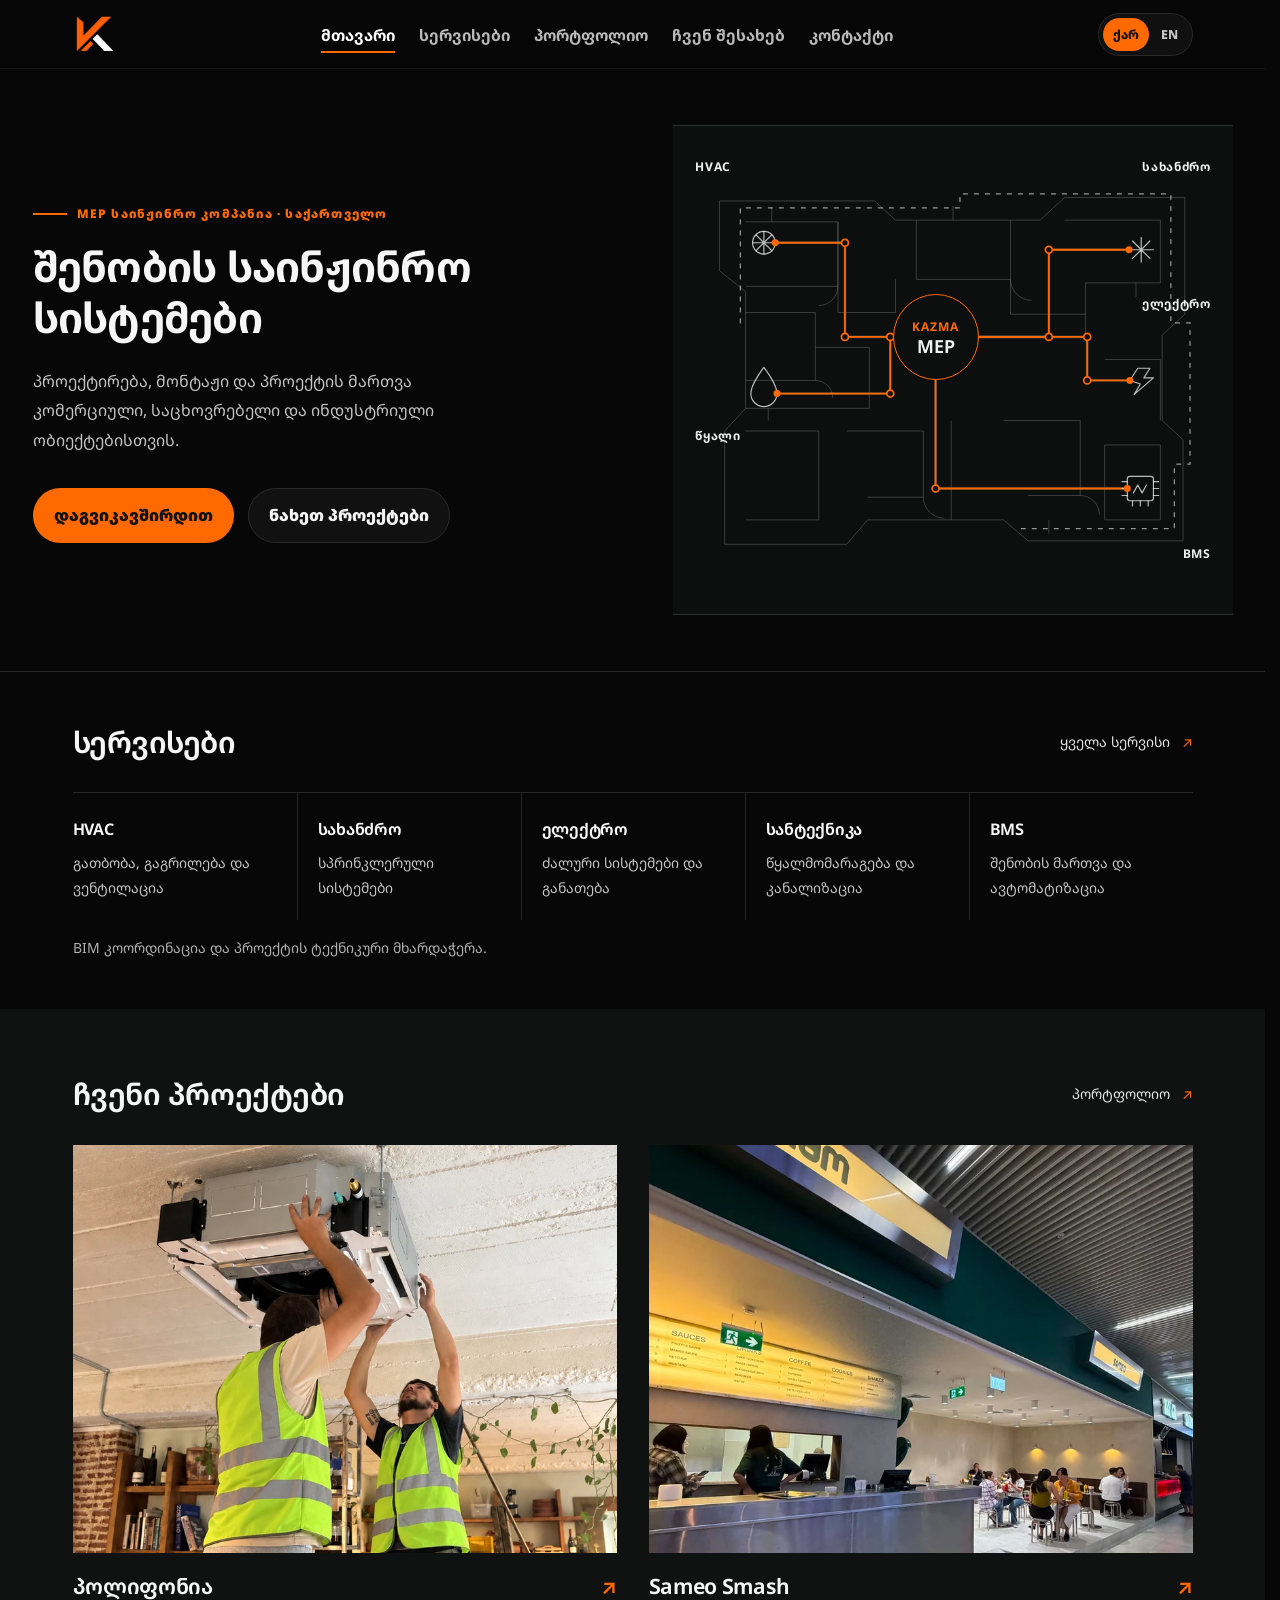
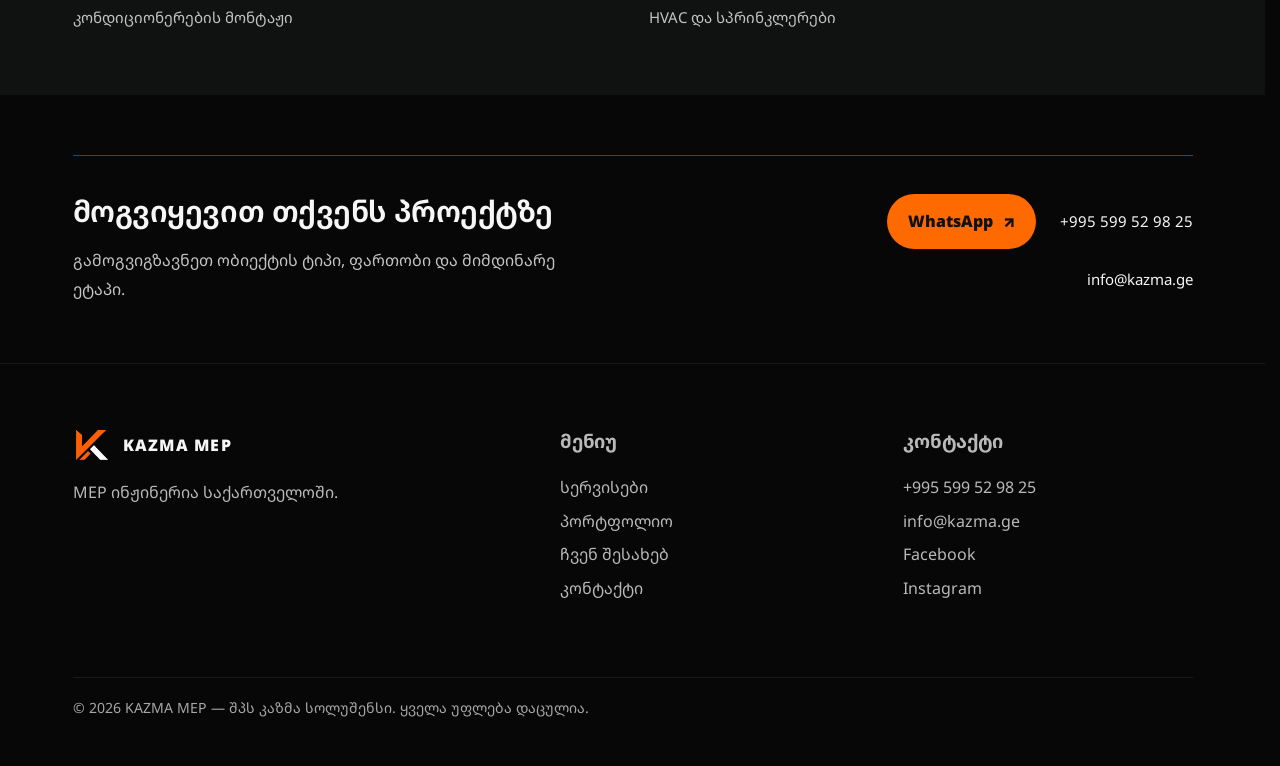
==== index.html @ 394b3fed "Clarify BIM scope and align Polyphonia project name" ====
<!DOCTYPE html>
<html lang="ka">
<head>
<meta charset="utf-8"/>
<meta content="width=device-width, initial-scale=1, viewport-fit=cover" name="viewport"/>
<title>KAZMA MEP | MEP Design, Installation &amp; Coordination in Georgia</title>
<meta content="KAZMA MEP provides HVAC, fire safety, electrical and BMS, plumbing, BIM design and MEP project coordination services in Georgia." name="description"/>
<meta content="#070707" name="theme-color"/>
<meta content="KAZMA MEP | MEP Engineering in Georgia" property="og:title"/>
<meta content="MEP design, installation and coordination for HVAC, fire safety, electrical and BMS, plumbing and BIM projects in Georgia." property="og:description"/>
<meta content="website" property="og:type"/>
<meta content="https://kazma.ge/kazma-sameo-og.jpg" property="og:image"/>
<meta content="1200" property="og:image:width"/>
<meta content="630" property="og:image:height"/>
<meta content="Completed Sameo Smash commercial interior and visible MEP ceiling systems" property="og:image:alt"/>
<meta content="https://kazma.ge/" property="og:url"/>
<meta content="ka_GE" property="og:locale"/>
<meta content="en_US" property="og:locale:alternate"/>
<meta content="summary_large_image" name="twitter:card"/>
<meta content="KAZMA MEP | MEP Design, Installation &amp; Coordination in Georgia" name="twitter:title"/>
<meta content="HVAC, fire safety, electrical and BMS, plumbing, BIM design and project coordination services in Georgia." name="twitter:description"/>
<meta content="https://kazma.ge/kazma-sameo-og.jpg" name="twitter:image"/>
<meta content="Completed Sameo Smash commercial interior and visible MEP ceiling systems" name="twitter:image:alt"/>
<meta content="index,follow,max-image-preview:large" name="robots"/>
<meta content="dark" name="color-scheme"/>
<link href="https://kazma.ge/" rel="canonical"/>
<link href="kazma-mark-icon-transparent.png" rel="icon" type="image/png"/>
<link href="https://fonts.googleapis.com" rel="preconnect"/>
<link crossorigin="" href="https://fonts.gstatic.com" rel="preconnect"/>
<link href="https://fonts.googleapis.com/css2?family=Inter:wght@400;500;600;700;800;900&amp;family=Noto+Sans+Georgian:wght@400;500;600;700;800;900&amp;display=swap" rel="stylesheet"/>
<link href="style.css?v=20260925" rel="stylesheet"/>
<link href="home.css?v=20260930d" rel="stylesheet"/>
<script type="application/ld+json">{"@context":"https://schema.org","@graph":[{"@type":"Organization","@id":"https://kazma.ge/#organization","name":"KAZMA MEP","legalName":"Kazma Solutions LLC","url":"https://kazma.ge/","logo":{"@type":"ImageObject","url":"https://kazma.ge/kazma-logo-full-tight.png"},"email":"info@kazma.ge","telephone":"+995599529825","areaServed":{"@type":"Country","name":"Georgia"},"sameAs":["https://www.facebook.com/KAZMAMEP","https://www.instagram.com/kazmamep/"],"knowsAbout":["HVAC","Fire safety systems","Electrical systems","Building Management Systems","Plumbing and sanitary systems","BIM coordination","MEP project management"]},{"@type":"WebSite","@id":"https://kazma.ge/#website","url":"https://kazma.ge/","name":"KAZMA MEP","publisher":{"@id":"https://kazma.ge/#organization"},"inLanguage":["ka","en"]}]}</script>
</head>
<body class="home-page" data-page-title-en="KAZMA MEP | MEP Design, Installation &amp; Coordination in Georgia" data-page-title-ka="KAZMA MEP | MEP ინჟინერია საქართველოში">
<a class="skip-link" href="#main-content"><span class="ka">მთავარ კონტენტზე გადასვლა</span><span class="en">Skip to main content</span></a>
<header class="site-header">
<div class="container nav-wrap">
<a aria-label="KAZMA MEP home" class="brand" href="/">
<img alt="KAZMA MEP logo mark" data-logo-img="" decoding="async" height="144" src="kazma-mark-icon-144.png" width="144"/>
<span class="brand-fallback" data-logo-fallback="">K</span><span class="sr-only">KAZMA MEP</span>
</a>
<nav aria-label="მთავარი ნავიგაცია / Main navigation" class="nav" id="primary-navigation">
<a aria-current="page" class="active" href="/"><span class="ka">მთავარი</span><span class="en">Home</span></a>
<a href="/services"><span class="ka">სერვისები</span><span class="en">Services</span></a>
<a href="/portfolio"><span class="ka">პორტფოლიო</span><span class="en">Portfolio</span></a>
<a href="/about"><span class="ka">ჩვენ შესახებ</span><span class="en">About</span></a>
<a href="/contact"><span class="ka">კონტაქტი</span><span class="en">Contact</span></a>
</nav>
<div class="header-actions">
<div aria-label="Language switcher" class="lang-toggle">
<button aria-label="ქართული ენის არჩევა" aria-pressed="true" data-lang="ka" type="button">ქარ</button>
<button aria-label="Switch to English" aria-pressed="false" data-lang="en" type="button">EN</button>
</div>
<button aria-controls="primary-navigation" aria-expanded="false" aria-label="მენიუს გახსნა" class="menu-btn" type="button"><span></span><span></span><span></span></button>
</div>
</div>
</header>

<main id="main-content" tabindex="-1">
<section class="home-hero">
<div class="container home-hero-grid">
<div class="home-hero-copy">
<div class="eyebrow"><span class="ka">MEP საინჟინრო კომპანია · საქართველო</span><span class="en">MEP engineering company · Georgia</span></div>
<h1><span class="ka">შენობის საინჟინრო სისტემები</span><span class="en">Engineering systems for buildings</span></h1>
<p class="lead"><span class="ka">პროექტირება, მონტაჟი და პროექტის მართვა კომერციული, საცხოვრებელი და ინდუსტრიული ობიექტებისთვის.</span><span class="en">Design, installation and project management for commercial, residential and industrial buildings.</span></p>
<div class="hero-actions">
<a class="btn btn-primary" href="/contact"><span class="ka">დაგვიკავშირდით</span><span class="en">Contact us</span></a>
<a class="btn btn-secondary" href="/portfolio"><span class="ka">ნახეთ პროექტები</span><span class="en">View projects</span></a>
</div>
</div>
<div aria-label="KAZMA MEP-ის საკოორდინაციო სქემა: HVAC, სახანძრო უსაფრთხოების, ელექტრო, სანტექნიკისა და BMS სისტემები" class="home-hero-media home-schematic" data-aria-en="KAZMA MEP coordination schematic: HVAC, fire safety, electrical, plumbing and BMS systems" data-aria-ka="KAZMA MEP-ის საკოორდინაციო სქემა: HVAC, სახანძრო უსაფრთხოების, ელექტრო, სანტექნიკისა და BMS სისტემები" role="img">
<svg aria-hidden="true" class="home-schematic-svg" focusable="false" viewBox="0 0 640 560">
<g class="home-plan-line">
<path d="M52 86H230L254 108H420L448 82H586V216L560 240V338L584 360V476H406L378 452H222L198 480H58V350L82 324V190L52 166Z"/>
<path d="M82 110H188V184H82M188 110V214H254M278 108V176H386V108M448 108H558V180H472V240"/>
<path d="M82 214H162V292H82M162 254H224V324H82M254 176V214M386 176V216H472"/>
<path d="M82 350H166V452H82M198 350H286V426H222M318 338V452M378 338H466V424H406M494 268H558V338M494 366H558V452H494Z"/>
<path d="M188 184A22 22 0 0 1 166 206M386 176A24 24 0 0 0 410 200M162 292A20 20 0 0 1 182 312M286 426A24 24 0 0 0 310 450M466 424A22 22 0 0 1 488 446"/>
<path d="M112 110V94M320 108V92M530 180V196M108 324V338M430 452V468"/>
</g>
<g class="home-route home-route-base">
<path d="M300 242H196V134H116"/>
<path d="M300 242H430V142H522"/>
<path d="M300 242H474V292H523"/>
<path d="M300 242H248V307H118"/>
<path d="M300 242V416H520"/>
</g>
<g class="home-route">
<path class="home-route-live" d="M300 242H196V134H116" style="--route-delay: .1s"/>
<path class="home-route-live" d="M300 242H430V142H522" style="--route-delay: .28s"/>
<path class="home-route-live" d="M300 242H474V292H523" style="--route-delay: .46s"/>
<path class="home-route-live" d="M300 242H248V307H118" style="--route-delay: .64s"/>
<path class="home-route-live" d="M300 242V416H520" style="--route-delay: .82s"/>
</g>
<path class="home-route home-route-signal" d="M76 226V94H328V78H570V226H592V388H574V462H394"/>
<g class="home-system-icon" data-system-icon="hvac"><circle cx="103" cy="134" r="13"/><path d="M103 121V147M90 134H116M94 125L112 143M112 125L94 143"/></g>
<g class="home-system-icon" data-system-icon="fire"><path d="M536 128V156M522 142H550M526 132L546 152M546 132L526 152"/></g>
<g class="home-system-icon" data-system-icon="power"><path d="M523 292L532 278H546L539 289H550L528 308L535 296Z"/></g>
<g class="home-system-icon" data-system-icon="water"><path d="M103 277S88 296 88 307a15 15 0 0 0 30 0c0-11-15-30-15-30Z"/></g>
<g class="home-system-icon" data-system-icon="bms"><rect height="28" rx="3" width="30" x="520" y="402"/><path d="M527 421L532 412L537 421L542 412M526 436V430M535 436V430M544 436V430M514 408H520M514 416H520M514 424H520M550 408H556M550 416H556M550 424H556"/></g>
<g>
<circle class="home-route-node" cx="196" cy="242" r="4"/><circle class="home-route-node" cx="196" cy="134" r="4"/>
<circle class="home-route-node" cx="430" cy="242" r="4"/><circle class="home-route-node" cx="430" cy="142" r="4"/>
<circle class="home-route-node" cx="474" cy="242" r="4"/><circle class="home-route-node" cx="474" cy="292" r="4"/>
<circle class="home-route-node" cx="248" cy="242" r="4"/><circle class="home-route-node" cx="248" cy="307" r="4"/>
<circle class="home-route-node" cx="300" cy="416" r="4"/>
<circle class="home-route-packet" cx="116" cy="134" r="4" style="--packet-delay: 0s"/>
<circle class="home-route-packet" cx="522" cy="142" r="4" style="--packet-delay: .45s"/>
<circle class="home-route-packet" cx="523" cy="292" r="4" style="--packet-delay: .9s"/>
<circle class="home-route-packet" cx="118" cy="307" r="4" style="--packet-delay: 1.35s"/>
<circle class="home-route-packet" cx="520" cy="416" r="4" style="--packet-delay: 1.8s"/>
</g>
</svg>
<div class="home-schematic-core"><div><span>KAZMA</span><strong>MEP</strong></div></div>
<div class="home-schematic-label home-label-hvac" data-system-label="hvac"><span>HVAC</span></div>
<div class="home-schematic-label home-schematic-label-right home-label-fire" data-system-label="fire"><span class="ka">სახანძრო</span><span class="en">Fire safety</span></div>
<div class="home-schematic-label home-schematic-label-right home-label-power" data-system-label="power"><span class="ka">ელექტრო</span><span class="en">Electrical</span></div>
<div class="home-schematic-label home-label-water" data-system-label="water"><span class="ka">წყალი</span><span class="en">Plumbing</span></div>
<div class="home-schematic-label home-schematic-label-right home-label-bms" data-system-label="bms"><span>BMS</span></div>
</div>
</div>
</section>

<section aria-labelledby="home-services-title" class="home-services-section">
<div class="container">
<header class="home-section-heading">
<h2 id="home-services-title"><span class="ka">სერვისები</span><span class="en">Services</span></h2>
<a class="home-arrow-link" href="/services"><span class="ka">ყველა სერვისი</span><span class="en">All services</span><span aria-hidden="true">↗</span></a>
</header>
<div class="home-services-list">
<article><h3>HVAC</h3><p><span class="ka">გათბობა, გაგრილება და ვენტილაცია</span><span class="en">Heating, cooling and ventilation</span></p></article>
<article><h3><span class="ka">სახანძრო</span><span class="en">Fire safety</span></h3><p><span class="ka">სპრინკლერული სისტემები</span><span class="en">Sprinkler systems</span></p></article>
<article><h3><span class="ka">ელექტრო</span><span class="en">Electrical</span></h3><p><span class="ka">ძალური სისტემები და განათება</span><span class="en">Power systems and lighting</span></p></article>
<article><h3><span class="ka">სანტექნიკა</span><span class="en">Plumbing</span></h3><p><span class="ka">წყალმომარაგება და კანალიზაცია</span><span class="en">Water supply and drainage</span></p></article>
<article><h3>BMS</h3><p><span class="ka">შენობის მართვა და ავტომატიზაცია</span><span class="en">Building controls and automation</span></p></article>
</div>
<p class="home-services-support"><span class="ka">BIM კოორდინაცია და პროექტის ტექნიკური მხარდაჭერა.</span><span class="en">BIM coordination and technical project support.</span></p>
</div>
</section>

<section aria-labelledby="home-projects-title" class="home-projects-section">
<div class="container">
<header class="home-section-heading">
<h2 id="home-projects-title"><span class="ka">ჩვენი პროექტები</span><span class="en">Our projects</span></h2>
<a class="home-arrow-link" href="/portfolio"><span class="ka">პორტფოლიო</span><span class="en">Portfolio</span><span aria-hidden="true">↗</span></a>
</header>
<div class="home-projects-grid">
<article class="home-project-preview">
<a href="/portfolio#polyphonia-case">
<div class="home-project-image home-project-image-polyphonia"><img alt="KAZMA-ს ხელოსნები პოლიფონიაში ჭერის კასეტურ კონდიციონერს ამონტაჟებენ" data-alt-ka="KAZMA-ს ხელოსნები პოლიფონიაში ჭერის კასეტურ კონდიციონერს ამონტაჟებენ" data-alt-en="KAZMA technicians installing a ceiling cassette air conditioner at Polyphonia" decoding="async" height="1196" loading="lazy" sizes="(min-width: 1160px) 544px, (min-width: 681px) calc((100vw - 72px) / 2), calc(100vw - 40px)" src="polyphonia-cassette-800.webp" srcset="polyphonia-cassette-480.webp 480w, polyphonia-cassette-800.webp 800w, polyphonia-cassette-1200.webp 1200w" width="1315"/></div>
<div class="home-project-caption">
<h3><span class="ka">პოლიფონია</span><span class="en">Polyphonia Wine Bar</span><span aria-hidden="true">↗</span></h3>
<p><span class="ka">კონდიციონერების მონტაჟი</span><span class="en">Air conditioning installation</span></p>
</div>
</a>
</article>
<article class="home-project-preview">
<a href="/portfolio#sameo-case">
<div class="home-project-image home-project-image-sameo"><img alt="Sameo Smash-ის დასრულებული კომერციული სივრცე City Mall-ში" data-alt-ka="Sameo Smash-ის დასრულებული კომერციული სივრცე City Mall-ში" data-alt-en="Completed Sameo Smash commercial interior at City Mall" decoding="async" height="1600" loading="lazy" sizes="(min-width: 1160px) 544px, (min-width: 681px) calc((100vw - 72px) / 2), calc(100vw - 40px)" src="sameo-completed-counter-800.webp" srcset="sameo-completed-counter-480.webp 480w, sameo-completed-counter-800.webp 800w, sameo-completed-counter-1200.webp 1200w" width="1200"/></div>
<div class="home-project-caption">
<h3>Sameo Smash<span aria-hidden="true">↗</span></h3>
<p><span class="ka">HVAC და სპრინკლერები</span><span class="en">HVAC and sprinklers</span></p>
</div>
</a>
</article>
</div>
</div>
</section>

<section aria-labelledby="home-contact-title" class="home-contact-section">
<div class="container home-contact-layout">
<div class="home-contact-copy">
<h2 id="home-contact-title"><span class="ka">მოგვიყევით თქვენს პროექტზე</span><span class="en">Tell us about your project</span></h2>
<p><span class="ka">გამოგვიგზავნეთ ობიექტის ტიპი, ფართობი და მიმდინარე ეტაპი.</span><span class="en">Send us the project type, approximate area and current stage.</span></p>
</div>
<div class="home-contact-actions">
<a class="btn btn-primary" href="https://wa.me/995599529825" rel="noopener noreferrer" target="_blank">WhatsApp<span aria-hidden="true">↗</span></a>
<a class="home-contact-link" href="tel:+995599529825">+995 599 52 98 25</a>
<a class="home-contact-link" href="mailto:info@kazma.ge">info@kazma.ge</a>
</div>
</div>
</section>
</main>

<footer class="site-footer">
<div class="container">
<div class="footer-grid">
<div><div class="footer-logo"><img alt="KAZMA MEP logo mark" data-logo-img="" decoding="async" height="144" src="kazma-mark-icon-144.png" width="144"/><span class="brand-fallback small" data-logo-fallback="">K</span><span>KAZMA MEP</span></div><p><span class="ka">MEP ინჟინერია საქართველოში.</span><span class="en">MEP engineering in Georgia.</span></p></div>
<div><h3><span class="ka">მენიუ</span><span class="en">Menu</span></h3><div class="footer-links"><a href="/services"><span class="ka">სერვისები</span><span class="en">Services</span></a><a href="/portfolio"><span class="ka">პორტფოლიო</span><span class="en">Portfolio</span></a><a href="/about"><span class="ka">ჩვენ შესახებ</span><span class="en">About</span></a><a href="/contact"><span class="ka">კონტაქტი</span><span class="en">Contact</span></a></div></div>
<div><h3><span class="ka">კონტაქტი</span><span class="en">Contact</span></h3><div class="footer-links"><a href="tel:+995599529825">+995 599 52 98 25</a><a href="mailto:info@kazma.ge">info@kazma.ge</a><a href="https://www.facebook.com/KAZMAMEP" rel="noopener noreferrer" target="_blank">Facebook</a><a href="https://www.instagram.com/kazmamep/" rel="noopener noreferrer" target="_blank">Instagram</a></div></div>
</div>
<div class="copyright"><span>© <span data-year=""></span> KAZMA MEP — <span class="ka">შპს კაზმა სოლუშენსი. ყველა უფლება დაცულია.</span><span class="en">Kazma Solutions LLC. All rights reserved.</span></span></div>
</div>
</footer>
<script src="script.js?v=20260930d"></script>
</body>
</html>
---- style.css ----
:root {
  --bg: #070707;
  --bg-soft: #101010;
  --card: #151515;
  --card-2: #1b1b1b;
  --line: #2a2a2a;
  --text: #f6f6f6;
  --muted: #b9b9b9;
  --muted-2: #8c8c8c;
  --orange: #ff6a00;
  --orange-soft: rgba(255, 106, 0, 0.16);
  --white: #ffffff;
  --max: 1120px;
  --radius: 22px;
}

* {
  box-sizing: border-box;
}

html {
  scroll-behavior: smooth;
}

body {
  margin: 0;
  background:
    radial-gradient(circle at top left, rgba(255, 106, 0, 0.10), transparent 34rem),
    radial-gradient(circle at top right, rgba(255, 255, 255, 0.06), transparent 28rem),
    var(--bg);
  color: var(--text);
  font-family: "Inter", "Noto Sans Georgian", system-ui, -apple-system, BlinkMacSystemFont, "Segoe UI", Arial, sans-serif;
  line-height: 1.6;
}

body .en {
  display: none !important;
}

body.lang-en .en {
  display: inline !important;
}

body.lang-en .ka {
  display: none !important;
}

body.lang-en .block-en {
  display: block !important;
}

body:not(.lang-en) .block-en {
  display: none !important;
}

img {
  max-width: 100%;
  display: block;
}

a {
  color: inherit;
}

.container {
  width: min(var(--max), calc(100% - 40px));
  margin: 0 auto;
}

.site-header {
  position: sticky;
  top: 0;
  z-index: 50;
  background: rgba(7, 7, 7, 0.82);
  backdrop-filter: blur(16px);
  border-bottom: 1px solid rgba(255, 255, 255, 0.08);
}

.nav-wrap {
  min-height: 68px;
  display: flex;
  align-items: center;
  justify-content: space-between;
  gap: 24px;
}

.brand {
  display: inline-flex;
  align-items: center;
  gap: 0;
  text-decoration: none;
  font-weight: 900;
  letter-spacing: 0.08em;
}

.brand img {
  height: 44px;
  width: 44px;
  border-radius: 12px;
  object-fit: contain;
}

.brand span {
  white-space: nowrap;
}

.sr-only {
  position: absolute;
  width: 1px;
  height: 1px;
  padding: 0;
  margin: -1px;
  overflow: hidden;
  clip: rect(0, 0, 0, 0);
  white-space: nowrap;
  border: 0;
}

.brand-fallback {
  display: none;
  width: 44px;
  height: 44px;
  border-radius: 12px;
  place-items: center;
  background: var(--orange);
  color: #111;
  font-weight: 950;
  line-height: 1;
}

.brand-fallback.small {
  width: 38px;
  height: 38px;
}

.brand-fallback.is-visible {
  display: grid;
}

.nav {
  display: flex;
  align-items: center;
  gap: 24px;
  color: var(--muted);
  font-size: 0.98rem;
  font-weight: 700;
}

.nav a {
  text-decoration: none;
  transition: color 0.2s ease;
}

.nav a:hover,
.nav a.active {
  color: var(--white);
}

.header-actions {
  display: flex;
  align-items: center;
  gap: 10px;
}

.lang-toggle {
  display: inline-flex;
  align-items: center;
  gap: 2px;
  padding: 4px;
  border: 1px solid var(--line);
  border-radius: 999px;
  background: rgba(255, 255, 255, 0.04);
}

.lang-toggle button {
  border: 0;
  background: transparent;
  color: var(--muted);
  padding: 8px 10px;
  border-radius: 999px;
  cursor: pointer;
  font-weight: 800;
  font-size: 0.78rem;
}

body:not(.lang-en) .lang-toggle button[data-lang="ka"],
body.lang-en .lang-toggle button[data-lang="en"] {
  background: var(--orange);
  color: #111;
}

.menu-btn {
  display: none;
  width: 42px;
  height: 42px;
  border: 1px solid var(--line);
  border-radius: 12px;
  background: rgba(255, 255, 255, 0.04);
  color: var(--white);
  cursor: pointer;
}

.menu-btn span {
  display: block;
  height: 2px;
  width: 18px;
  margin: 5px auto;
  background: currentColor;
}

.hero {
  padding: 68px 0 56px;
}

.hero-grid {
  display: grid;
  grid-template-columns: minmax(0, 1.04fr) minmax(280px, 0.82fr);
  gap: 54px;
  align-items: center;
}

.eyebrow {
  display: inline-flex;
  align-items: center;
  gap: 10px;
  color: var(--orange);
  font-weight: 900;
  text-transform: uppercase;
  letter-spacing: 0.16em;
  font-size: 0.86rem;
  margin-bottom: 18px;
}

.eyebrow::before {
  content: "";
  width: 34px;
  height: 2px;
  background: var(--orange);
  display: inline-block;
}

h1,
h2,
h3,
p {
  margin-top: 0;
}

h1 {
  font-size: clamp(2rem, 4.25vw, 3.55rem);
  letter-spacing: -0.02em;
  line-height: 1.08;
  margin-bottom: 26px;
}

.page-title {
  font-size: clamp(2rem, 4.1vw, 3.35rem);
  letter-spacing: -0.025em;
  line-height: 1.12;
  margin: 0;
}

.lead {
  font-size: clamp(1rem, 1.6vw, 1.16rem);
  color: var(--muted);
  max-width: 760px;
}

.hero-actions,
.cta-actions,
.card-actions {
  display: flex;
  flex-wrap: wrap;
  gap: 14px;
  margin-top: 32px;
}

.btn {
  display: inline-flex;
  align-items: center;
  justify-content: center;
  gap: 10px;
  min-height: 48px;
  padding: 14px 20px;
  border-radius: 999px;
  text-decoration: none;
  font-weight: 900;
  border: 1px solid transparent;
  transition: transform 0.2s ease, border-color 0.2s ease, background 0.2s ease;
}

.btn:hover {
  transform: translateY(-2px);
}

.btn-primary {
  background: var(--orange);
  color: #111;
}

.btn-secondary {
  background: rgba(255, 255, 255, 0.04);
  border-color: var(--line);
  color: var(--text);
}

.btn-small {
  min-height: 40px;
  padding: 10px 14px;
  font-size: 0.9rem;
}

.hero-panel {
  position: relative;
  border: 1px solid rgba(255, 255, 255, 0.10);
  border-radius: 34px;
  background:
    linear-gradient(145deg, rgba(255, 106, 0, 0.12), rgba(255, 255, 255, 0.04)),
    #090909;
  padding: 24px;
  overflow: hidden;
  box-shadow: 0 20px 70px rgba(0, 0, 0, 0.45);
}

.hero-panel::after {
  content: "";
  position: absolute;
  inset: auto -50px -70px auto;
  width: 180px;
  height: 180px;
  background: var(--orange);
  opacity: 0.16;
  filter: blur(28px);
  border-radius: 50%;
}

.logo-showcase {
  min-height: 250px;
  display: grid;
  place-items: center;
  padding: 28px;
}

.logo-showcase img {
  width: min(260px, 72%);
  border-radius: 20px;
}

.panel-list {
  display: grid;
  gap: 12px;
  margin-top: 20px;
}

.panel-item {
  display: flex;
  justify-content: space-between;
  gap: 20px;
  padding: 14px 0;
  border-top: 1px solid rgba(255, 255, 255, 0.10);
  color: var(--muted);
}

.panel-item strong {
  color: var(--white);
}

.section {
  padding: 70px 0;
  border-top: 1px solid rgba(255, 255, 255, 0.08);
}

.section-tight {
  padding: 46px 0;
}

.section-head {
  display: flex;
  justify-content: space-between;
  align-items: end;
  gap: 24px;
  margin-bottom: 34px;
}

.section-head h2 {
  font-size: clamp(1.55rem, 2.9vw, 2.35rem);
  letter-spacing: -0.018em;
  line-height: 1.18;
  margin-bottom: 0;
}

.section-head p {
  color: var(--muted);
  max-width: 520px;
  margin-bottom: 0;
}

.grid {
  display: grid;
  grid-template-columns: repeat(3, 1fr);
  gap: 18px;
}

.grid-2 {
  display: grid;
  grid-template-columns: repeat(2, 1fr);
  gap: 18px;
}

.card,
.project-card,
.contact-card {
  border: 1px solid rgba(255, 255, 255, 0.10);
  border-radius: var(--radius);
  background: linear-gradient(180deg, rgba(255, 255, 255, 0.055), rgba(255, 255, 255, 0.025));
  padding: 22px;
}

.card .number {
  color: var(--orange);
  font-weight: 900;
  font-size: 1rem;
  letter-spacing: 0.12em;
  margin-bottom: 22px;
}

.card h3,
.project-card h3,
.contact-card h3 {
  font-size: 1.28rem;
  letter-spacing: -0.012em;
  margin-bottom: 12px;
}

.card p,
.project-card p,
.contact-card p {
  color: var(--muted);
  margin-bottom: 0;
}

.card ul,
.project-card ul {
  padding-left: 18px;
  color: var(--muted);
  margin-bottom: 0;
}

.split {
  display: grid;
  grid-template-columns: 0.82fr 1.18fr;
  gap: 42px;
  align-items: center;
}

.tag-row {
  display: flex;
  flex-wrap: wrap;
  gap: 10px;
  margin: 18px 0 0;
}

.tag {
  display: inline-flex;
  align-items: center;
  min-height: 32px;
  padding: 7px 12px;
  border-radius: 999px;
  background: var(--orange-soft);
  color: #ffb278;
  border: 1px solid rgba(255, 106, 0, 0.26);
  font-size: 0.84rem;
  font-weight: 800;
}

.project-card {
  position: relative;
  overflow: hidden;
  min-height: 230px;
}

.project-card.featured {
  grid-column: span 2;
  min-height: 250px;
  background:
    radial-gradient(circle at top right, rgba(255, 106, 0, 0.22), transparent 28rem),
    linear-gradient(180deg, rgba(255, 255, 255, 0.065), rgba(255, 255, 255, 0.025));
}

.project-meta {
  display: flex;
  flex-wrap: wrap;
  gap: 10px;
  color: var(--muted-2);
  font-size: 0.9rem;
  margin-bottom: 20px;
}

.project-meta > span {
  padding: 6px 10px;
  border: 1px solid rgba(255, 255, 255, 0.10);
  border-radius: 999px;
}

.page-hero {
  padding: 62px 0 54px;
  border-bottom: 1px solid rgba(255, 255, 255, 0.08);
}

.breadcrumb {
  color: var(--orange);
  font-weight: 900;
  letter-spacing: 0.14em;
  text-transform: uppercase;
  font-size: 0.86rem;
  margin-bottom: 18px;
}

.process {
  counter-reset: step;
  display: grid;
  gap: 16px;
}

.process-item {
  counter-increment: step;
  display: grid;
  grid-template-columns: 72px 1fr;
  gap: 18px;
  align-items: start;
  padding: 24px;
  border: 1px solid rgba(255, 255, 255, 0.10);
  border-radius: var(--radius);
  background: rgba(255, 255, 255, 0.035);
}

.process-item::before {
  content: "0" counter(step);
  width: 54px;
  height: 54px;
  border-radius: 18px;
  display: grid;
  place-items: center;
  background: var(--orange);
  color: #111;
  font-weight: 950;
}

.info-box {
  border: 1px solid rgba(255, 106, 0, 0.28);
  background: rgba(255, 106, 0, 0.10);
  border-radius: var(--radius);
  padding: 24px;
}

.contact-list {
  display: grid;
  gap: 14px;
}

.contact-link {
  display: flex;
  align-items: center;
  justify-content: space-between;
  gap: 18px;
  padding: 18px;
  border: 1px solid rgba(255, 255, 255, 0.10);
  border-radius: 18px;
  text-decoration: none;
  background: rgba(255, 255, 255, 0.035);
}

.contact-link strong {
  display: block;
}

.contact-link span {
  color: var(--muted);
}

.contact-link em {
  color: var(--orange);
  font-style: normal;
  font-weight: 900;
}

.cta {
  border: 1px solid rgba(255, 106, 0, 0.28);
  border-radius: 34px;
  padding: 42px;
  background:
    radial-gradient(circle at top right, rgba(255, 106, 0, 0.22), transparent 22rem),
    #111;
}

.cta h2 {
  font-size: clamp(1.8rem, 3.4vw, 2.8rem);
  line-height: 1.08;
  letter-spacing: -0.035em;
  margin-bottom: 16px;
}

.cta p {
  color: var(--muted);
  max-width: 760px;
}

.site-footer {
  border-top: 1px solid rgba(255, 255, 255, 0.08);
  padding: 46px 0;
  color: var(--muted);
}

.footer-grid {
  display: grid;
  grid-template-columns: 1.2fr 0.8fr 0.8fr;
  gap: 24px;
}

.footer-logo {
  display: flex;
  align-items: center;
  gap: 12px;
  color: var(--text);
  font-weight: 950;
  letter-spacing: 0.08em;
  margin-bottom: 14px;
}

.footer-logo img {
  width: 38px;
  height: 38px;
  border-radius: 10px;
  object-fit: cover;
}

.footer-links {
  display: grid;
  gap: 8px;
}

.footer-links a {
  color: var(--muted);
  text-decoration: none;
}

.footer-links a:hover {
  color: var(--white);
}

.copyright {
  margin-top: 36px;
  color: var(--muted-2);
  font-size: 0.9rem;
}


/* Georgian text needs calmer spacing than Latin display typography. */
body:not(.lang-en) h1,
body:not(.lang-en) .page-title,
body:not(.lang-en) h2,
body:not(.lang-en) h3 {
  letter-spacing: -0.015em;
  word-break: normal;
  overflow-wrap: break-word;
}

body:not(.lang-en) h1 {
  font-size: clamp(1.72rem, 3.55vw, 2.95rem);
  line-height: 1.18;
}

body:not(.lang-en) .page-title {
  font-size: clamp(1.8rem, 3.45vw, 2.95rem);
  line-height: 1.22;
  max-width: 900px;
}

.logo-fallback {
  display: none;
  border: 1px solid rgba(255, 106, 0, 0.30);
  background: rgba(255, 106, 0, 0.10);
  border-radius: 22px;
  padding: 44px 28px;
  text-align: center;
  color: var(--white);
}

.logo-fallback strong {
  display: block;
  font-size: clamp(2rem, 5vw, 3.2rem);
  letter-spacing: 0.12em;
}

.logo-fallback span {
  display: block;
  color: var(--orange);
  font-weight: 900;
  letter-spacing: 0.38em;
  margin-top: 8px;
}

.logo-fallback.is-visible {
  display: block;
}

.logo-showcase img.is-hidden,
.brand img.is-hidden,
.footer-logo img.is-hidden {
  display: none;
}

@media (max-width: 920px) {
  .hero-grid,
  .split,
  .grid-2,
  .footer-grid {
    grid-template-columns: 1fr;
  }

  .grid {
    grid-template-columns: repeat(2, 1fr);
  }

  .project-card.featured {
    grid-column: span 1;
  }

  .section-head {
    display: block;
  }

  .section-head p {
    margin-top: 14px;
  }
}

@media (max-width: 720px) {
  .container {
    width: min(100% - 28px, var(--max));
  }

  .nav-wrap {
    min-height: 72px;
  }

  .brand span {
    font-size: 0.92rem;
  }

  .nav {
    position: absolute;
    left: 14px;
    right: 14px;
    top: 72px;
    display: none;
    flex-direction: column;
    align-items: stretch;
    gap: 0;
    padding: 14px;
    background: rgba(10, 10, 10, 0.98);
    border: 1px solid var(--line);
    border-radius: 18px;
  }

  .nav.open {
    display: flex;
  }

  .nav a {
    padding: 12px;
  }

  .menu-btn {
    display: inline-block;
  }

  .grid {
    grid-template-columns: 1fr;
  }

  .hero {
    padding: 44px 0 38px;
  }

  h1 {
    font-size: clamp(2.2rem, 11vw, 3.4rem);
    line-height: 1.08;
  }

  .hero-panel {
    padding: 18px;
  }

  .logo-showcase {
    min-height: 190px;
    padding: 16px;
  }

  .section {
    padding: 48px 0;
  }

  .page-hero {
    padding: 56px 0 44px;
  }

  .process-item {
    grid-template-columns: 1fr;
  }

  .cta {
    padding: 28px;
    border-radius: 24px;
  }

  .contact-link {
    display: block;
  }

  .contact-link em {
    display: inline-block;
    margin-top: 8px;
  }
}


/* V3 refinements: cleaner hero, fixed project pills, calmer Georgian typography. */
.hero-visual {
  position: relative;
  min-height: 360px;
  display: flex;
  align-items: center;
  justify-content: center;
  padding: 18px;
}

.hero-visual::before {
  content: "";
  position: absolute;
  width: 68%;
  aspect-ratio: 1;
  border-radius: 50%;
  background: rgba(255, 106, 0, 0.16);
  filter: blur(52px);
  z-index: -1;
}

.hero-logo {
  width: min(100%, 430px);
  max-height: 430px;
  mix-blend-mode: normal;
  filter: drop-shadow(0 22px 48px rgba(255, 106, 0, 0.10));
  object-fit: contain;
}

.hero-logo-fallback {
  width: min(100%, 430px);
}

body:not(.lang-en) .section-head h2,
body:not(.lang-en) .split h2,
body:not(.lang-en) .cta h2 {
  letter-spacing: -0.006em;
  line-height: 1.24;
}

.page-hero .lead {
  margin-top: 20px;
}

.project-meta > span span {
  padding: 0;
  border: 0;
  border-radius: 0;
}

.logo-showcase img.is-hidden,
.brand img.is-hidden,
.footer-logo img.is-hidden,
.hero-logo.is-hidden {
  display: none;
}

@media (max-width: 920px) {
  .hero-grid {
    grid-template-columns: 1fr;
    gap: 28px;
  }

  .hero-visual {
    min-height: 280px;
  }

  .hero-logo {
    width: min(100%, 340px);
  }
}

@media (max-width: 720px) {
  h1 {
    font-size: clamp(2rem, 9.5vw, 3rem);
  }

  body:not(.lang-en) h1 {
    font-size: clamp(1.85rem, 8.6vw, 2.75rem);
  }

  body:not(.lang-en) .page-title {
    font-size: clamp(1.65rem, 7.2vw, 2.25rem);
  }

  .hero-visual {
    min-height: 220px;
    padding: 6px 0 0;
  }

  .hero-logo {
    width: min(100%, 280px);
  }

  .brand img,
  .brand-fallback {
    width: 40px;
    height: 40px;
  }
}


/* V4 refinements: typography, transparent logo blend, stronger nav/services, legal footer. */
body:not(.lang-en) {
  font-family: "Noto Sans Georgian", "Inter", system-ui, -apple-system, BlinkMacSystemFont, "Segoe UI", Arial, sans-serif;
}

body:not(.lang-en) .nav,
body:not(.lang-en) .btn,
body:not(.lang-en) .lang-toggle button {
  font-family: "Noto Sans Georgian", "Inter", system-ui, sans-serif;
}

.hero-grid {
  grid-template-columns: minmax(0, 1fr) minmax(300px, 0.78fr);
}

.hero-visual {
  background: transparent;
}

.hero-visual::after {
  content: "";
  position: absolute;
  inset: 16% 5%;
  background: radial-gradient(circle, rgba(255, 106, 0, 0.08), transparent 62%);
  z-index: -2;
}

.hero .lead {
  max-width: 620px;
}

.services-preview .card p {
  min-height: 3.3em;
}

.card h3 .ka,
.project-card h3 .ka {
  line-height: 1.35;
}

.breadcrumb {
  font-size: 0.9rem;
  letter-spacing: 0.16em;
}

.card .number {
  line-height: 1;
}

.footer-logo img,
.brand img {
  object-fit: contain;
  background: transparent;
}

.copyright {
  padding-top: 18px;
  border-top: 1px solid rgba(255, 255, 255, 0.08);
  line-height: 1.7;
}

body:not(.lang-en) .copyright {
  font-size: 0.88rem;
}

@media (min-width: 921px) {
  .section-tight .split .lead {
    padding-top: 28px;
  }
}

@media (max-width: 720px) {
  .nav a {
    font-size: 1.02rem;
  }
  body:not(.lang-en) h1 {
    font-size: clamp(1.65rem, 7.4vw, 2.35rem);
    line-height: 1.24;
  }
  .hero-logo {
    width: min(100%, 260px);
  }
}


/* V4.1 — About page principles grid only. */
.principles-section {
  position: relative;
}

.principles-section::before {
  content: "";
  position: absolute;
  inset: 22px 0 auto 0;
  height: 1px;
  background: linear-gradient(90deg, transparent, rgba(255, 106, 0, 0.25), transparent);
  pointer-events: none;
}

.principles-grid {
  display: grid;
  grid-template-columns: repeat(4, minmax(0, 1fr));
  gap: 16px;
}

.principle-card {
  position: relative;
  overflow: hidden;
  min-height: 238px;
  padding: 24px;
  border: 1px solid rgba(255, 255, 255, 0.10);
  border-radius: var(--radius);
  background:
    radial-gradient(circle at top right, rgba(255, 106, 0, 0.10), transparent 9rem),
    linear-gradient(180deg, rgba(255, 255, 255, 0.058), rgba(255, 255, 255, 0.026));
}

.principle-card::after {
  content: "";
  position: absolute;
  left: 24px;
  right: 24px;
  bottom: 0;
  height: 3px;
  border-radius: 999px 999px 0 0;
  background: rgba(255, 106, 0, 0.75);
}

.principle-top {
  display: flex;
  align-items: center;
  gap: 12px;
  margin-bottom: 34px;
}

.principle-number {
  color: var(--orange);
  font-weight: 950;
  font-size: 1.18rem;
  letter-spacing: 0.10em;
  line-height: 1;
}

.principle-line {
  height: 1px;
  flex: 1;
  background: rgba(255, 255, 255, 0.12);
}

.principle-card h3 {
  margin-bottom: 12px;
  font-size: 1.24rem;
  line-height: 1.25;
}

.principle-card p {
  margin-bottom: 0;
  color: var(--muted);
  font-size: 0.97rem;
  line-height: 1.65;
}

body:not(.lang-en) .principle-card h3 {
  font-size: 1.18rem;
  line-height: 1.35;
}

body:not(.lang-en) .principle-card p {
  font-size: 0.95rem;
  line-height: 1.75;
}

@media (max-width: 1000px) {
  .principles-grid {
    grid-template-columns: repeat(2, minmax(0, 1fr));
  }
}

@media (max-width: 620px) {
  .principles-grid {
    grid-template-columns: 1fr;
  }

  .principle-card {
    min-height: auto;
  }

  .principle-top {
    margin-bottom: 22px;
  }
}


/* V4.2 — About page process timeline only. */
.workflow-section {
  position: relative;
  overflow: hidden;
}

.workflow-section::before {
  content: "";
  position: absolute;
  inset: 0;
  background:
    linear-gradient(rgba(255, 255, 255, 0.022) 1px, transparent 1px),
    linear-gradient(90deg, rgba(255, 255, 255, 0.022) 1px, transparent 1px);
  background-size: 44px 44px;
  mask-image: radial-gradient(circle at 50% 40%, black, transparent 70%);
  pointer-events: none;
}

.workflow-track {
  position: relative;
  display: grid;
  grid-template-columns: repeat(4, minmax(0, 1fr));
  gap: 16px;
}

.workflow-track::before {
  content: "";
  position: absolute;
  left: 7%;
  right: 7%;
  top: 38px;
  height: 1px;
  background: linear-gradient(90deg, rgba(255, 106, 0, 0.15), rgba(255, 106, 0, 0.65), rgba(255, 106, 0, 0.15));
  pointer-events: none;
}

.workflow-step {
  position: relative;
  z-index: 1;
  min-height: 230px;
  padding: 24px;
  border-radius: var(--radius);
  border: 1px solid rgba(255, 255, 255, 0.10);
  background:
    radial-gradient(circle at top left, rgba(255, 106, 0, 0.10), transparent 10rem),
    linear-gradient(180deg, rgba(255, 255, 255, 0.054), rgba(255, 255, 255, 0.024));
}

.workflow-step-head {
  display: flex;
  align-items: center;
  justify-content: space-between;
  gap: 14px;
  margin-bottom: 34px;
}

.workflow-number {
  color: var(--orange);
  font-size: 1.05rem;
  font-weight: 950;
  letter-spacing: 0.12em;
}

.workflow-dot {
  width: 16px;
  height: 16px;
  border-radius: 999px;
  background: var(--orange);
  box-shadow: 0 0 0 8px rgba(255, 106, 0, 0.10);
  flex: 0 0 auto;
}

.workflow-step h3 {
  margin-bottom: 12px;
  font-size: 1.22rem;
  line-height: 1.25;
}

.workflow-step p {
  margin-bottom: 0;
  color: var(--muted);
  font-size: 0.96rem;
  line-height: 1.65;
}

body:not(.lang-en) .workflow-step h3 {
  font-size: 1.14rem;
  line-height: 1.35;
}

body:not(.lang-en) .workflow-step p {
  font-size: 0.94rem;
  line-height: 1.75;
}

@media (max-width: 1000px) {
  .workflow-track {
    grid-template-columns: repeat(2, minmax(0, 1fr));
  }

  .workflow-track::before {
    display: none;
  }
}

@media (max-width: 620px) {
  .workflow-track {
    grid-template-columns: 1fr;
  }

  .workflow-step {
    min-height: auto;
  }

  .workflow-step-head {
    margin-bottom: 22px;
  }
}


/* V4.3 — About page disciplines visual block only. */
.discipline-section {
  position: relative;
  overflow: hidden;
}

.discipline-section::before {
  content: "";
  position: absolute;
  inset: 0;
  background:
    linear-gradient(rgba(255, 255, 255, 0.018) 1px, transparent 1px),
    linear-gradient(90deg, rgba(255, 255, 255, 0.018) 1px, transparent 1px);
  background-size: 44px 44px;
  mask-image: radial-gradient(circle at 50% 30%, black, transparent 72%);
  pointer-events: none;
}

.discipline-board {
  position: relative;
  overflow: hidden;
  padding: 20px;
  border: 1px solid rgba(255, 255, 255, 0.10);
  border-radius: calc(var(--radius) + 2px);
  background:
    radial-gradient(circle at top left, rgba(255, 106, 0, 0.12), transparent 16rem),
    linear-gradient(180deg, rgba(255, 255, 255, 0.055), rgba(255, 255, 255, 0.02));
}

.discipline-board::after {
  content: "";
  position: absolute;
  left: 22px;
  right: 22px;
  bottom: 0;
  height: 3px;
  border-radius: 999px 999px 0 0;
  background: linear-gradient(90deg, rgba(255, 106, 0, 0.8), rgba(255, 106, 0, 0.2));
}

.discipline-grid {
  display: grid;
  grid-template-columns: repeat(3, minmax(0, 1fr));
  gap: 14px;
}

.discipline-item {
  position: relative;
  min-height: 168px;
  padding: 20px 18px 18px;
  border: 1px solid rgba(255, 255, 255, 0.08);
  border-radius: 18px;
  background: linear-gradient(180deg, rgba(255, 255, 255, 0.045), rgba(255, 255, 255, 0.02));
}

.discipline-item::before {
  content: "";
  position: absolute;
  top: -22px;
  right: -22px;
  width: 84px;
  height: 84px;
  border: 1px solid rgba(255, 106, 0, 0.12);
  border-radius: 50%;
}

.discipline-top {
  display: flex;
  align-items: center;
  gap: 10px;
  margin-bottom: 20px;
}

.discipline-badge {
  color: var(--orange);
  font-weight: 900;
  font-size: 1.02rem;
  letter-spacing: 0.1em;
  line-height: 1;
}

.discipline-line {
  height: 1px;
  flex: 1;
  background: rgba(255, 255, 255, 0.12);
}

.discipline-item h3 {
  margin: 0 0 10px;
  font-size: 1.18rem;
  line-height: 1.25;
}

.discipline-item p {
  margin: 0;
  color: var(--muted);
  font-size: 0.94rem;
  line-height: 1.65;
}

body:not(.lang-en) .discipline-item h3 {
  font-size: 1.12rem;
  line-height: 1.34;
}

body:not(.lang-en) .discipline-item p {
  font-size: 0.93rem;
  line-height: 1.72;
}

@media (max-width: 1000px) {
  .discipline-grid {
    grid-template-columns: repeat(2, minmax(0, 1fr));
  }
}

@media (max-width: 620px) {
  .discipline-board {
    padding: 16px;
  }

  .discipline-grid {
    grid-template-columns: 1fr;
  }

  .discipline-item {
    min-height: auto;
  }
}


/* V4.4 — About page visual polish. */
.discipline-section {
  padding-top: 58px;
  padding-bottom: 58px;
}

.discipline-section .section-head {
  margin-bottom: 26px;
}

.discipline-board {
  padding: 18px;
  border-radius: 24px;
  background:
    linear-gradient(rgba(255, 255, 255, 0.018) 1px, transparent 1px),
    linear-gradient(90deg, rgba(255, 255, 255, 0.018) 1px, transparent 1px),
    radial-gradient(circle at 12% 10%, rgba(255, 106, 0, 0.12), transparent 18rem),
    linear-gradient(180deg, rgba(255, 255, 255, 0.052), rgba(255, 255, 255, 0.018));
  background-size: 42px 42px, 42px 42px, auto, auto;
}

.discipline-board-head {
  display: flex;
  align-items: center;
  justify-content: space-between;
  gap: 18px;
  padding: 0 4px 16px;
  margin-bottom: 16px;
  border-bottom: 1px solid rgba(255, 255, 255, 0.10);
  color: var(--muted-2);
  font-size: 0.78rem;
  font-weight: 900;
  letter-spacing: 0.16em;
  text-transform: uppercase;
}

.discipline-board-head span:first-child {
  color: var(--orange);
}

.discipline-map {
  display: grid;
  grid-template-columns: repeat(3, minmax(0, 1fr));
  gap: 12px;
}

.discipline-node {
  position: relative;
  min-height: 122px;
  padding: 18px 18px 16px;
  border-radius: 18px;
  border: 1px solid rgba(255, 255, 255, 0.09);
  background:
    radial-gradient(circle at top right, rgba(255, 106, 0, 0.065), transparent 7rem),
    rgba(255, 255, 255, 0.026);
  overflow: hidden;
}

.discipline-node::before {
  content: "";
  position: absolute;
  top: 18px;
  right: 18px;
  width: 9px;
  height: 9px;
  border-radius: 50%;
  background: var(--orange);
  box-shadow: 0 0 0 8px rgba(255, 106, 0, 0.08);
}

.discipline-node::after {
  content: "";
  position: absolute;
  left: 18px;
  right: 18px;
  bottom: 0;
  height: 2px;
  border-radius: 999px 999px 0 0;
  background: linear-gradient(90deg, rgba(255, 106, 0, 0.75), transparent);
}

.node-index {
  display: block;
  margin-bottom: 22px;
  color: var(--orange);
  font-size: 0.78rem;
  font-weight: 950;
  letter-spacing: 0.14em;
}

.discipline-node h3 {
  margin: 0 0 6px;
  font-size: 1.06rem;
  line-height: 1.25;
}

.discipline-node p {
  margin: 0;
  color: var(--muted);
  font-size: 0.9rem;
  line-height: 1.55;
}

body:not(.lang-en) .discipline-node h3 {
  font-size: 1.02rem;
  line-height: 1.35;
}

body:not(.lang-en) .discipline-node p {
  font-size: 0.88rem;
  line-height: 1.65;
}

/* Make the process and principles feel less repetitive after adding the visual board. */
.workflow-section {
  padding-top: 58px;
}

.workflow-track {
  gap: 14px;
}

.workflow-step {
  min-height: 178px;
}

.workflow-step h3 {
  font-size: 1.08rem;
}

.workflow-step p {
  font-size: 0.92rem;
}

.principles-section {
  padding-top: 58px;
}

.principles-grid {
  gap: 14px;
}

.principle-card {
  min-height: 200px;
  padding: 22px;
  border-radius: 18px;
}

.principle-top {
  margin-bottom: 26px;
}

.principle-card h3 {
  font-size: 1.12rem;
}

.principle-card p {
  font-size: 0.92rem;
}

body:not(.lang-en) .principle-card h3 {
  font-size: 1.08rem;
}

body:not(.lang-en) .principle-card p {
  font-size: 0.91rem;
}

@media (max-width: 1000px) {
  .discipline-map {
    grid-template-columns: repeat(2, minmax(0, 1fr));
  }

  .workflow-track,
  .principles-grid {
    grid-template-columns: repeat(2, minmax(0, 1fr));
  }
}

@media (max-width: 620px) {
  .discipline-board {
    padding: 14px;
  }

  .discipline-board-head {
    align-items: flex-start;
    flex-direction: column;
    gap: 6px;
  }

  .discipline-map,
  .workflow-track,
  .principles-grid {
    grid-template-columns: 1fr;
  }

  .discipline-node,
  .workflow-step,
  .principle-card {
    min-height: auto;
  }
}


/* V4.5 — About page simplified redesign. Fewer cards, more visual hierarchy. */
.about-clean-page .section,
.about-clean-page section {
  position: relative;
}

.about-clean-hero {
  padding: 86px 0 72px;
  border-bottom: 1px solid rgba(255, 255, 255, 0.08);
  background:
    radial-gradient(circle at 8% 0%, rgba(255, 106, 0, 0.16), transparent 22rem),
    linear-gradient(180deg, rgba(255, 255, 255, 0.025), transparent);
}

.about-hero-inner {
  max-width: 920px;
}

.about-clean-hero h1 {
  max-width: 860px;
  margin: 0 0 18px;
  font-size: clamp(2.2rem, 5vw, 4.9rem);
  line-height: 1.02;
  letter-spacing: -0.045em;
}

body:not(.lang-en) .about-clean-hero h1 {
  max-width: 930px;
  font-size: clamp(2rem, 4.1vw, 4.05rem);
  line-height: 1.16;
  letter-spacing: -0.025em;
}

.about-clean-hero p {
  max-width: 680px;
  margin: 0;
  color: var(--muted);
  font-size: 1.08rem;
  line-height: 1.75;
}

body:not(.lang-en) .about-clean-hero p {
  font-size: 1.02rem;
}

.about-statement-section {
  padding: 78px 0;
  border-bottom: 1px solid rgba(255, 255, 255, 0.08);
}

.statement-grid-clean {
  display: grid;
  grid-template-columns: minmax(0, 0.9fr) minmax(340px, 1.1fr);
  gap: 56px;
  align-items: center;
}

.statement-copy-clean h2,
.process-intro-clean h2,
.experience-panel-clean h2 {
  margin: 0 0 18px;
  font-size: clamp(1.7rem, 3.2vw, 3.15rem);
  line-height: 1.13;
  letter-spacing: -0.03em;
}

body:not(.lang-en) .statement-copy-clean h2,
body:not(.lang-en) .process-intro-clean h2,
body:not(.lang-en) .experience-panel-clean h2 {
  line-height: 1.22;
  letter-spacing: -0.015em;
}

.statement-copy-clean p,
.process-intro-clean p,
.experience-copy-clean p {
  margin: 0;
  color: var(--muted);
  font-size: 1.02rem;
  line-height: 1.8;
}

.engineering-visual {
  position: relative;
  overflow: hidden;
  min-height: 410px;
  padding: 28px;
  border: 1px solid rgba(255, 255, 255, 0.10);
  border-radius: 30px;
  background:
    linear-gradient(rgba(255, 255, 255, 0.025) 1px, transparent 1px),
    linear-gradient(90deg, rgba(255, 255, 255, 0.025) 1px, transparent 1px),
    radial-gradient(circle at 82% 16%, rgba(255, 106, 0, 0.18), transparent 14rem),
    linear-gradient(135deg, rgba(255, 255, 255, 0.07), rgba(255, 255, 255, 0.018));
  background-size: 42px 42px, 42px 42px, auto, auto;
}

.engineering-visual::before {
  content: "";
  position: absolute;
  inset: 18px;
  border: 1px solid rgba(255, 106, 0, 0.18);
  border-radius: 24px;
  pointer-events: none;
}

.visual-topline {
  position: relative;
  z-index: 1;
  display: flex;
  justify-content: space-between;
  gap: 18px;
  color: var(--muted-2);
  font-size: 0.78rem;
  font-weight: 900;
  letter-spacing: 0.16em;
  text-transform: uppercase;
}

.visual-topline > span:first-child {
  color: var(--orange);
}

.visual-core {
  position: relative;
  z-index: 1;
  display: grid;
  grid-template-columns: 0.7fr 1.3fr;
  gap: 28px;
  align-items: center;
  min-height: 250px;
  padding: 34px 0 26px;
}

.visual-axis {
  display: grid;
  place-items: center;
  width: 150px;
  height: 150px;
  border-radius: 50%;
  border: 1px solid rgba(255, 106, 0, 0.32);
  background: rgba(255, 106, 0, 0.08);
  color: var(--white);
  font-weight: 950;
  letter-spacing: 0.08em;
  box-shadow: 0 0 0 24px rgba(255, 106, 0, 0.035);
}

.visual-lines {
  display: grid;
  gap: 14px;
}

.visual-lines div {
  display: flex;
  align-items: center;
  gap: 16px;
  min-height: 58px;
  padding: 12px 14px;
  border-bottom: 1px solid rgba(255, 255, 255, 0.10);
}

.visual-lines span:first-child {
  color: var(--orange);
  font-weight: 950;
  font-size: 0.82rem;
  letter-spacing: 0.1em;
}

.visual-lines strong {
  font-size: 1.04rem;
  line-height: 1.3;
}

.visual-disciplines {
  position: relative;
  z-index: 1;
  display: flex;
  flex-wrap: wrap;
  gap: 10px;
  padding-top: 18px;
  border-top: 1px solid rgba(255, 255, 255, 0.10);
}

.visual-disciplines > span {
  display: inline-flex;
  align-items: center;
  min-height: 34px;
  padding: 8px 12px;
  border-radius: 999px;
  border: 1px solid rgba(255, 255, 255, 0.10);
  color: var(--muted);
  background: rgba(255, 255, 255, 0.035);
  font-size: 0.84rem;
  font-weight: 800;
}

.about-process-simple {
  padding: 76px 0;
  border-bottom: 1px solid rgba(255, 255, 255, 0.08);
}

.process-intro-clean {
  display: grid;
  grid-template-columns: 0.85fr 1.15fr;
  gap: 52px;
  align-items: end;
  margin-bottom: 48px;
}

.process-line-clean {
  position: relative;
  display: grid;
  grid-template-columns: repeat(3, 1fr);
  gap: 0;
  border-top: 1px solid rgba(255, 255, 255, 0.14);
}

.process-point-clean {
  position: relative;
  padding: 32px 34px 0 0;
}

.process-point-clean::before {
  content: "";
  position: absolute;
  top: -7px;
  left: 0;
  width: 13px;
  height: 13px;
  border-radius: 50%;
  background: var(--orange);
  box-shadow: 0 0 0 8px rgba(255, 106, 0, 0.08);
}

.process-point-clean span:first-child {
  display: block;
  margin-bottom: 24px;
  color: var(--orange);
  font-weight: 950;
  letter-spacing: 0.12em;
}

.process-point-clean h3 {
  margin: 0 0 10px;
  font-size: 1.2rem;
  line-height: 1.25;
}

.process-point-clean p {
  max-width: 290px;
  margin: 0;
  color: var(--muted);
  font-size: 0.95rem;
  line-height: 1.7;
}

.about-experience-clean {
  padding: 76px 0;
  border-bottom: 1px solid rgba(255, 255, 255, 0.08);
}

.experience-panel-clean {
  display: grid;
  grid-template-columns: 0.95fr 1.05fr;
  gap: 56px;
  align-items: center;
  padding: 38px;
  border-radius: 30px;
  border: 1px solid rgba(255, 255, 255, 0.10);
  background:
    radial-gradient(circle at 88% 18%, rgba(255, 106, 0, 0.14), transparent 16rem),
    linear-gradient(180deg, rgba(255, 255, 255, 0.052), rgba(255, 255, 255, 0.018));
}

.experience-list-clean {
  display: flex;
  flex-wrap: wrap;
  gap: 10px;
  margin-top: 22px;
}

.experience-list-clean span {
  display: inline-flex;
  align-items: center;
  min-height: 34px;
  padding: 8px 12px;
  border-radius: 999px;
  background: rgba(255, 106, 0, 0.08);
  border: 1px solid rgba(255, 106, 0, 0.18);
  color: #ffb278;
  font-size: 0.84rem;
  font-weight: 800;
}

.about-clean-page .cta {
  margin-top: 0;
}

@media (max-width: 1000px) {
  .statement-grid-clean,
  .process-intro-clean,
  .experience-panel-clean {
    grid-template-columns: 1fr;
    gap: 32px;
  }

  .engineering-visual {
    min-height: auto;
  }

  .visual-core {
    min-height: auto;
  }
}

@media (max-width: 760px) {
  .about-clean-hero,
  .about-statement-section,
  .about-process-simple,
  .about-experience-clean {
    padding: 56px 0;
  }

  .visual-core {
    grid-template-columns: 1fr;
  }

  .visual-axis {
    width: 118px;
    height: 118px;
  }

  .process-line-clean {
    grid-template-columns: 1fr;
    border-top: 0;
    gap: 30px;
  }

  .process-point-clean {
    padding: 0 0 0 26px;
    border-left: 1px solid rgba(255, 255, 255, 0.14);
  }

  .process-point-clean::before {
    top: 0;
    left: -7px;
  }

  .process-point-clean span:first-child {
    margin-bottom: 12px;
  }

  .experience-panel-clean {
    padding: 26px;
  }
}


/* V4.6 — About page UX/UI rebuild: editorial, lighter, less card-heavy. */
.about-editorial-page {
  overflow: hidden;
}

.about-editorial-page .breadcrumb {
  margin-bottom: 22px;
}

.about-editorial-hero {
  position: relative;
  padding: 86px 0 72px;
  border-bottom: 1px solid rgba(255, 255, 255, 0.08);
  background:
    radial-gradient(circle at 14% 10%, rgba(255, 106, 0, 0.18), transparent 28rem),
    linear-gradient(120deg, rgba(255, 106, 0, 0.035), transparent 38%);
}

.about-editorial-hero::after {
  content: "";
  position: absolute;
  inset: 0;
  background:
    linear-gradient(rgba(255, 255, 255, 0.016) 1px, transparent 1px),
    linear-gradient(90deg, rgba(255, 255, 255, 0.016) 1px, transparent 1px);
  background-size: 52px 52px;
  mask-image: radial-gradient(circle at 72% 50%, black, transparent 64%);
  pointer-events: none;
}

.about-editorial-grid {
  position: relative;
  z-index: 1;
  display: grid;
  grid-template-columns: minmax(0, 1.1fr) minmax(320px, 0.68fr);
  gap: 68px;
  align-items: center;
}

.about-editorial-copy h1 {
  max-width: 790px;
  margin: 0 0 22px;
  font-size: clamp(2.6rem, 5.8vw, 5.6rem);
  line-height: 0.98;
  letter-spacing: -0.055em;
}

.about-editorial-copy p {
  max-width: 640px;
  margin: 0;
  color: var(--muted);
  font-size: 1.12rem;
  line-height: 1.8;
}

body:not(.lang-en) .about-editorial-copy h1 {
  font-size: clamp(2.1rem, 4.6vw, 4.35rem);
  line-height: 1.12;
  letter-spacing: -0.035em;
}

body:not(.lang-en) .about-editorial-copy p {
  font-size: 1.03rem;
  line-height: 1.9;
}

.about-system-panel {
  position: relative;
  padding: 24px;
  border: 1px solid rgba(255, 106, 0, 0.22);
  border-radius: 24px;
  background:
    linear-gradient(rgba(255, 255, 255, 0.022) 1px, transparent 1px),
    linear-gradient(90deg, rgba(255, 255, 255, 0.022) 1px, transparent 1px),
    radial-gradient(circle at 20% 20%, rgba(255, 106, 0, 0.16), transparent 12rem),
    rgba(255, 255, 255, 0.025);
  background-size: 34px 34px, 34px 34px, auto, auto;
  box-shadow: 0 28px 80px rgba(0, 0, 0, 0.28);
}

.system-panel-top {
  display: flex;
  justify-content: space-between;
  gap: 18px;
  padding-bottom: 18px;
  margin-bottom: 24px;
  border-bottom: 1px solid rgba(255, 255, 255, 0.10);
  color: var(--muted-2);
  font-size: 0.72rem;
  font-weight: 900;
  letter-spacing: 0.14em;
  text-transform: uppercase;
}

.system-panel-top > span:first-child {
  color: var(--orange);
}

.system-map {
  position: relative;
  padding-left: 28px;
}

.system-spine {
  position: absolute;
  left: 6px;
  top: 4px;
  bottom: 4px;
  width: 2px;
  border-radius: 999px;
  background: linear-gradient(var(--orange), rgba(255, 106, 0, 0.08));
}

.system-line {
  position: relative;
  display: grid;
  grid-template-columns: 42px 1fr;
  gap: 12px;
  align-items: center;
  min-height: 46px;
  border-bottom: 1px solid rgba(255, 255, 255, 0.08);
}

.system-line:last-child {
  border-bottom: 0;
}

.system-line::before {
  content: "";
  position: absolute;
  left: -27px;
  top: 50%;
  width: 12px;
  height: 12px;
  transform: translateY(-50%);
  border-radius: 50%;
  background: var(--orange);
  box-shadow: 0 0 0 8px rgba(255, 106, 0, 0.08);
}

.system-line span {
  color: var(--orange);
  font-weight: 900;
  font-size: 0.78rem;
  letter-spacing: 0.12em;
}

.system-line strong {
  font-size: 1rem;
  letter-spacing: -0.01em;
}

.about-editorial-statement,
.about-focus-section,
.about-process-line-section,
.about-closing-section,
.about-final-cta {
  padding: 82px 0;
  border-bottom: 1px solid rgba(255, 255, 255, 0.08);
}

.statement-editorial-grid {
  display: grid;
  grid-template-columns: minmax(0, 0.95fr) minmax(0, 1.05fr);
  gap: 76px;
  align-items: start;
}

.statement-editorial-grid h2 {
  max-width: 620px;
  margin: 0;
  font-size: clamp(2rem, 3.9vw, 4.1rem);
  line-height: 1.04;
  letter-spacing: -0.045em;
}

.statement-editorial-text {
  max-width: 620px;
  color: var(--muted);
  font-size: 1.05rem;
  line-height: 1.85;
}

.statement-editorial-text p:last-child {
  color: var(--white);
  font-weight: 650;
}

body:not(.lang-en) .statement-editorial-grid h2 {
  font-size: clamp(1.7rem, 3.35vw, 3.2rem);
  line-height: 1.16;
  letter-spacing: -0.025em;
}

body:not(.lang-en) .statement-editorial-text {
  font-size: 1rem;
  line-height: 1.9;
}

.focus-rows {
  border-top: 1px solid rgba(255, 255, 255, 0.14);
}

.focus-row {
  display: grid;
  grid-template-columns: 82px minmax(230px, 0.78fr) minmax(0, 1fr);
  gap: 32px;
  align-items: baseline;
  padding: 30px 0;
  border-bottom: 1px solid rgba(255, 255, 255, 0.12);
}

.focus-number {
  color: var(--orange);
  font-size: 0.9rem;
  font-weight: 950;
  letter-spacing: 0.16em;
}

.focus-row h3 {
  margin: 0;
  font-size: clamp(1.35rem, 2.2vw, 2.2rem);
  line-height: 1.12;
  letter-spacing: -0.035em;
}

.focus-row p {
  margin: 0;
  color: var(--muted);
  font-size: 1rem;
  line-height: 1.75;
}

body:not(.lang-en) .focus-row h3 {
  font-size: clamp(1.25rem, 2vw, 1.95rem);
  line-height: 1.25;
  letter-spacing: -0.02em;
}

body:not(.lang-en) .focus-row p {
  font-size: 0.98rem;
  line-height: 1.85;
}

.process-line-head {
  display: flex;
  justify-content: space-between;
  align-items: end;
  gap: 36px;
  margin-bottom: 52px;
}

.process-line-head h2 {
  margin: 0;
  font-size: clamp(1.8rem, 3.3vw, 3.3rem);
  line-height: 1.08;
  letter-spacing: -0.04em;
}

.process-line-head p {
  max-width: 480px;
  margin: 0;
  color: var(--muted);
}

.process-line-minimal {
  position: relative;
  display: grid;
  grid-template-columns: repeat(3, minmax(0, 1fr));
  gap: 42px;
}

.process-line-minimal::before {
  content: "";
  position: absolute;
  left: 0;
  right: 0;
  top: 11px;
  height: 1px;
  background: linear-gradient(90deg, rgba(255, 106, 0, 0.85), rgba(255, 255, 255, 0.16), rgba(255, 106, 0, 0.20));
}

.process-minimal-step {
  position: relative;
  padding-top: 42px;
}

.process-minimal-step::before {
  content: "";
  position: absolute;
  top: 4px;
  left: 0;
  width: 15px;
  height: 15px;
  border-radius: 50%;
  background: var(--orange);
  box-shadow: 0 0 0 9px rgba(255, 106, 0, 0.10);
}

.process-minimal-step span {
  display: block;
  margin-bottom: 18px;
  color: var(--orange);
  font-size: 0.86rem;
  font-weight: 950;
  letter-spacing: 0.14em;
}

.process-minimal-step h3 {
  margin: 0 0 12px;
  font-size: 1.28rem;
  letter-spacing: -0.02em;
}

.process-minimal-step p {
  margin: 0;
  color: var(--muted);
  font-size: 0.97rem;
  line-height: 1.7;
}

.about-closing-panel {
  display: grid;
  grid-template-columns: minmax(0, 0.82fr) minmax(0, 1.18fr);
  gap: 64px;
  align-items: end;
  padding: 42px 0;
  border-top: 1px solid rgba(255, 106, 0, 0.42);
  border-bottom: 1px solid rgba(255, 106, 0, 0.16);
}

.about-closing-panel h2 {
  margin: 0;
  font-size: clamp(1.8rem, 3.2vw, 3.25rem);
  line-height: 1.08;
  letter-spacing: -0.04em;
}

.about-closing-panel p {
  max-width: 660px;
  margin: 0;
  color: var(--muted);
  font-size: 1.04rem;
  line-height: 1.8;
}

body:not(.lang-en) .about-closing-panel h2 {
  font-size: clamp(1.55rem, 2.85vw, 2.72rem);
  line-height: 1.2;
  letter-spacing: -0.02em;
}

.about-final-cta {
  border-bottom: 0;
}

.about-final-cta .cta {
  margin: 0;
}

@media (max-width: 980px) {
  .about-editorial-grid,
  .statement-editorial-grid,
  .about-closing-panel {
    grid-template-columns: 1fr;
    gap: 36px;
  }

  .about-system-panel {
    max-width: 620px;
  }

  .focus-row {
    grid-template-columns: 56px 1fr;
    gap: 20px;
  }

  .focus-row p {
    grid-column: 2;
  }

  .process-line-head {
    align-items: start;
    flex-direction: column;
  }

  .process-line-minimal {
    gap: 24px;
  }
}

@media (max-width: 720px) {
  .about-editorial-hero {
    padding: 64px 0 56px;
  }

  .about-editorial-statement,
  .about-focus-section,
  .about-process-line-section,
  .about-closing-section,
  .about-final-cta {
    padding: 58px 0;
  }

  .about-editorial-copy h1,
  body:not(.lang-en) .about-editorial-copy h1 {
    font-size: clamp(2rem, 10vw, 3.1rem);
  }

  .about-system-panel {
    padding: 18px;
  }

  .system-panel-top {
    align-items: flex-start;
    flex-direction: column;
    gap: 6px;
  }

  .focus-row {
    grid-template-columns: 1fr;
    gap: 10px;
    padding: 26px 0;
  }

  .focus-row p {
    grid-column: auto;
  }

  .process-line-minimal {
    grid-template-columns: 1fr;
    gap: 28px;
  }

  .process-line-minimal::before {
    display: none;
  }

  .process-minimal-step {
    padding: 0 0 0 34px;
  }

  .process-minimal-step::before {
    top: 5px;
    left: 0;
  }

  .process-minimal-step span {
    margin-bottom: 10px;
  }
}


/* Portfolio case page */
.portfolio-case-hero {
  position: relative;
  padding: 88px 0 74px;
  border-bottom: 1px solid rgba(255,255,255,0.08);
  background:
    radial-gradient(circle at 14% 10%, rgba(255,106,0,0.17), transparent 30rem),
    radial-gradient(circle at 90% 22%, rgba(255,255,255,0.055), transparent 24rem);
}

.portfolio-case-hero-grid {
  display: grid;
  grid-template-columns: minmax(0, 1fr) 260px;
  gap: 70px;
  align-items: end;
}

.portfolio-case-hero h1 {
  max-width: 790px;
  margin: 0 0 22px;
  font-size: clamp(2.7rem, 5.7vw, 5.7rem);
  line-height: 0.98;
  letter-spacing: -0.055em;
}

.portfolio-case-hero p {
  max-width: 700px;
  margin: 0;
  color: var(--muted);
  font-size: 1.08rem;
  line-height: 1.8;
}

body:not(.lang-en) .portfolio-case-hero h1 {
  font-size: clamp(2.15rem, 4.5vw, 4.4rem);
  line-height: 1.12;
  letter-spacing: -0.035em;
}

.portfolio-hero-index {
  display: flex;
  flex-direction: column;
  align-items: flex-end;
  padding-left: 28px;
  border-left: 1px solid rgba(255,255,255,0.12);
}

.portfolio-hero-index span {
  color: var(--orange);
  font-size: 0.88rem;
  font-weight: 950;
  letter-spacing: 0.15em;
}

.portfolio-hero-index strong {
  margin: 18px 0 10px;
  font-size: 2.25rem;
  letter-spacing: 0.06em;
}

.portfolio-hero-index small {
  color: var(--muted-2);
  font-weight: 800;
  letter-spacing: 0.10em;
}

.sameo-case-section {
  padding: 82px 0;
}

.sameo-case-header {
  display: grid;
  grid-template-columns: 0.75fr 1.25fr;
  gap: 54px;
  align-items: end;
  margin-bottom: 40px;
}

.sameo-case-header h2 {
  margin: 0;
  font-size: clamp(2.5rem, 5vw, 5.2rem);
  line-height: 1;
  letter-spacing: -0.055em;
}

.sameo-case-meta {
  display: grid;
  grid-template-columns: repeat(3, minmax(0, 1fr));
  border-top: 1px solid rgba(255,255,255,0.14);
  border-bottom: 1px solid rgba(255,255,255,0.14);
}

.sameo-case-meta > div {
  padding: 18px 20px;
  border-right: 1px solid rgba(255,255,255,0.10);
}

.sameo-case-meta > div:last-child { border-right: 0; }
.sameo-case-meta span { display: block; color: var(--muted-2); font-size: 0.78rem; font-weight: 800; margin-bottom: 8px; }
.sameo-case-meta strong { font-size: 0.94rem; }

.sameo-cover {
  position: relative;
  overflow: hidden;
  min-height: 560px;
  border: 1px solid rgba(255,255,255,0.10);
  border-radius: 24px;
  background: #111;
}

.sameo-cover img {
  width: 100%;
  height: 100%;
  min-height: 560px;
  object-fit: cover;
}

.sameo-cover::after {
  content: "";
  position: absolute;
  inset: 0;
  background: linear-gradient(180deg, transparent 55%, rgba(0,0,0,0.80));
  pointer-events: none;
}

.sameo-cover-caption {
  position: absolute;
  z-index: 1;
  left: 28px;
  right: 28px;
  bottom: 24px;
  display: flex;
  justify-content: space-between;
  gap: 28px;
  align-items: end;
}

.sameo-cover-caption > span {
  color: var(--orange);
  font-size: 0.78rem;
  font-weight: 950;
  letter-spacing: 0.14em;
}

.sameo-cover-caption p {
  max-width: 480px;
  margin: 0;
  text-align: right;
  font-weight: 700;
}

.sameo-summary-grid {
  display: grid;
  grid-template-columns: 0.7fr 1.3fr;
  gap: 68px;
  padding: 68px 0;
}

.sameo-summary-grid h3,
.sameo-gallery-head h3 {
  margin: 0;
  font-size: clamp(1.8rem, 3vw, 3rem);
  letter-spacing: -0.04em;
}

.sameo-summary-grid p {
  color: var(--muted);
  font-size: 1.02rem;
  line-height: 1.85;
}

.sameo-gallery-head {
  display: flex;
  justify-content: space-between;
  align-items: end;
  gap: 30px;
  margin-bottom: 26px;
}

.sameo-gallery-head p { margin: 0; color: var(--muted-2); }

.sameo-gallery {
  display: grid;
  grid-template-columns: repeat(12, 1fr);
  gap: 16px;
}

.sameo-gallery-item {
  position: relative;
  grid-column: span 5;
  min-height: 330px;
  overflow: hidden;
  border: 1px solid rgba(255,255,255,0.10);
  border-radius: 20px;
  background: #111;
}

.sameo-gallery-item.sameo-gallery-wide { grid-column: span 7; }
.sameo-gallery-item.sameo-gallery-portrait { grid-column: span 5; min-height: 560px; grid-row: span 2; }

.sameo-gallery-item img {
  width: 100%;
  height: 100%;
  min-height: inherit;
  object-fit: cover;
  transition: transform 0.45s ease;
}

.sameo-gallery-item:hover img { transform: scale(1.025); }
.sameo-gallery-item::after { content:""; position:absolute; inset:0; background:linear-gradient(180deg, transparent 58%, rgba(0,0,0,0.78)); }
.sameo-gallery-item > span { position:absolute; z-index:1; left:20px; right:20px; bottom:18px; color:#fff; font-weight:750; }

.portfolio-confirmed-note {
  padding: 72px 0;
  border-top: 1px solid rgba(255,255,255,0.08);
  border-bottom: 1px solid rgba(255,255,255,0.08);
}

.portfolio-note-inner {
  display: grid;
  grid-template-columns: 0.85fr 1.15fr;
  gap: 70px;
  align-items: end;
}

.portfolio-note-inner h2 {
  margin: 0;
  font-size: clamp(1.9rem, 3.5vw, 3.6rem);
  line-height: 1.08;
  letter-spacing: -0.04em;
}

.portfolio-note-inner p {
  margin: 0;
  color: var(--muted);
  font-size: 1.02rem;
  line-height: 1.8;
}

@media (max-width: 980px) {
  .portfolio-case-hero-grid,
  .sameo-case-header,
  .sameo-summary-grid,
  .portfolio-note-inner {
    grid-template-columns: 1fr;
  }

  .portfolio-hero-index { align-items: flex-start; border-left: 0; border-top: 1px solid rgba(255,255,255,0.12); padding: 24px 0 0; }
  .sameo-case-meta { margin-top: 8px; }
  .sameo-gallery-item,
  .sameo-gallery-item.sameo-gallery-wide { grid-column: span 7; }
  .sameo-gallery-item.sameo-gallery-portrait { grid-column: span 5; }
}

@media (max-width: 700px) {
  .portfolio-case-hero { padding: 64px 0 56px; }
  .sameo-case-section { padding: 58px 0; }
  .sameo-case-meta { grid-template-columns: 1fr; }
  .sameo-case-meta > div { border-right: 0; border-bottom: 1px solid rgba(255,255,255,0.10); }
  .sameo-case-meta > div:last-child { border-bottom: 0; }
  .sameo-cover, .sameo-cover img { min-height: 360px; }
  .sameo-cover-caption { flex-direction: column; align-items: flex-start; }
  .sameo-cover-caption p { text-align: left; }
  .sameo-summary-grid { gap: 28px; padding: 48px 0; }
  .sameo-gallery-head { align-items: flex-start; flex-direction: column; }
  .sameo-gallery { grid-template-columns: 1fr; }
  .sameo-gallery-item,
  .sameo-gallery-item.sameo-gallery-wide,
  .sameo-gallery-item.sameo-gallery-portrait { grid-column: 1; min-height: 290px; grid-row: auto; }
  .portfolio-confirmed-note { padding: 58px 0; }
}


/* Refined mobile navigation panel and hamburger state. */
@media (max-width: 720px) {
  body.menu-open {
    overflow: hidden;
  }

  body.menu-open::before {
    content: "";
    position: fixed;
    inset: 72px 0 0;
    z-index: 40;
    background: rgba(0, 0, 0, 0.58);
    backdrop-filter: blur(4px);
  }

  .site-header .nav {
    position: fixed;
    left: 14px;
    right: 14px;
    top: 80px;
    z-index: 51;
    display: flex;
    max-height: calc(100dvh - 96px);
    overflow-y: auto;
    padding: 10px;
    gap: 2px;
    border-color: rgba(255, 255, 255, 0.12);
    border-radius: 18px;
    background: rgba(10, 10, 10, 0.97);
    box-shadow: 0 24px 70px rgba(0, 0, 0, 0.52);
    opacity: 0;
    visibility: hidden;
    pointer-events: none;
    transform: translateY(-10px) scale(0.985);
    transform-origin: top center;
    transition:
      opacity 0.22s ease,
      visibility 0.22s ease,
      transform 0.22s cubic-bezier(.2,.7,.2,1);
  }

  .site-header .nav.open {
    opacity: 1;
    visibility: visible;
    pointer-events: auto;
    transform: translateY(0) scale(1);
  }

  .home-page .nav a {
    min-height: 50px;
    padding: 14px 15px;
    border-radius: 12px;
  }

  .home-page .nav a:hover,
  .home-page .nav a:focus-visible,
  .home-page .nav a.active {
    background: rgba(255, 106, 0, 0.08);
    outline: none;
  }

  .home-page .nav a::after {
    left: 15px;
    right: auto;
    bottom: 8px;
    width: 28px;
  }

  .menu-btn {
    position: relative;
    z-index: 52;
    padding: 0;
    transition:
      border-color 0.2s ease,
      background-color 0.2s ease,
      transform 0.2s ease;
  }

  .menu-btn span {
    transition:
      transform 0.22s cubic-bezier(.2,.7,.2,1),
      opacity 0.18s ease;
  }

  .menu-btn[aria-expanded="true"] {
    border-color: rgba(255, 106, 0, 0.65);
    background: rgba(255, 106, 0, 0.10);
  }

  .menu-btn[aria-expanded="true"] span:nth-child(1) {
    transform: translateY(7px) rotate(45deg);
  }

  .menu-btn[aria-expanded="true"] span:nth-child(2) {
    opacity: 0;
  }

  .menu-btn[aria-expanded="true"] span:nth-child(3) {
    transform: translateY(-7px) rotate(-45deg);
  }

  .menu-btn:active {
    transform: scale(0.96);
  }
}

@media (max-width: 420px) {
  .home-page .footer-grid {
    grid-template-columns: 1fr;
    gap: 28px;
  }

  .home-page .footer-grid > div:first-child {
    grid-column: auto;
  }
}

@media (prefers-reduced-motion: reduce) {
  .site-header .nav,
  .menu-btn,
  .menu-btn span {
    transition: none !important;
  }
}

/* Sameo completed-space photography: intentional crops for the existing portfolio layout. */
.portfolio-page .portfolio-cover-completed img { object-position: 32% 22%; }
.portfolio-page .portfolio-gallery-completed-primary img { object-position: 26% 30%; }
.portfolio-page .portfolio-gallery-completed-detail img { object-position: 50% 28%; }

@media (max-width: 760px) {
  .portfolio-page .portfolio-cover-completed img { object-position: 30% 23%; }
  .portfolio-page .portfolio-gallery-completed-primary img { object-position: 30% 25%; }
  .portfolio-page .portfolio-gallery-completed-detail img { object-position: 50% 24%; }
}

/* V5.3 — Final mobile navigation consistency and footer compaction. */

@media (max-width: 760px) {
  /* Apply the compact footer treatment across every page, not only Home. */
  .brand,
  .brand img,
  .brand-fallback,
  .menu-btn {
    min-width: 44px;
    min-height: 44px;
  }

  .lang-toggle {
    padding: 2px;
  }

  .lang-toggle button {
    min-width: 44px;
    min-height: 44px;
    padding: 8px;
  }

  .site-footer {
    padding-top: 40px;
    padding-bottom: calc(34px + env(safe-area-inset-bottom, 0px));
  }

  .site-footer .footer-grid {
    grid-template-columns: repeat(2, minmax(0, 1fr));
    gap: 30px 20px;
  }

  .site-footer .footer-grid > div:first-child {
    grid-column: 1 / -1;
  }

  .site-footer .footer-grid > div:first-child p {
    max-width: 34rem;
    margin-bottom: 0;
  }

  .site-footer .footer-links a {
    min-height: 44px;
    display: flex;
    align-items: center;
    overflow-wrap: anywhere;
    word-break: normal;
  }

  .site-footer .copyright {
    margin-top: 30px;
    padding-bottom: 2px;
  }
}

@media (max-width: 720px) {
  /* Keep the active menu item visually consistent on every internal page. */
  .site-header .nav a {
    min-height: 50px;
    padding: 14px 15px;
    border-radius: 12px;
  }

  .site-header .nav a:hover,
  .site-header .nav a:focus-visible,
  .site-header .nav a.active {
    background: rgba(255, 106, 0, 0.08);
    outline: none;
  }

  .site-header .nav a::after {
    left: 15px;
    right: auto;
    bottom: 8px;
    width: 28px;
  }

  .site-header .nav a.active::after {
    transform: scaleX(1);
  }
}

/* Only very narrow phones fall back to a single-column footer. */
@media (max-width: 340px) {
  .site-footer .footer-grid {
    grid-template-columns: 1fr;
    gap: 28px;
  }

  .site-footer .footer-grid > div:first-child {
    grid-column: auto;
  }
}

/* ==========================================================================
   V6.0 — Services page redesign
   ========================================================================== */

.services-page {
  background:
    radial-gradient(circle at 9% 5%, rgba(255, 106, 0, 0.10), transparent 30rem),
    radial-gradient(circle at 93% 8%, rgba(255, 255, 255, 0.045), transparent 27rem),
    var(--bg);
}

.services-page h1,
.services-page h2,
.services-page h3 {
  font-weight: 760;
}

body:not(.lang-en).services-page h1,
body:not(.lang-en).services-page h2,
body:not(.lang-en).services-page h3 {
  font-family: "Noto Sans Georgian", "Inter", system-ui, sans-serif;
  letter-spacing: -0.025em;
}

.services-hero {
  position: relative;
  overflow: hidden;
  padding: 82px 0 72px;
  border-bottom: 1px solid rgba(255,255,255,0.08);
}

.services-hero::after {
  content: "";
  position: absolute;
  width: 430px;
  height: 430px;
  right: -190px;
  top: -210px;
  border: 1px solid rgba(255, 106, 0, 0.12);
  border-radius: 50%;
  box-shadow:
    0 0 0 72px rgba(255, 106, 0, 0.018),
    0 0 0 144px rgba(255, 255, 255, 0.010);
  pointer-events: none;
}

.services-hero-grid {
  position: relative;
  z-index: 1;
  display: grid;
  grid-template-columns: minmax(0, 1.08fr) minmax(360px, 0.82fr);
  gap: 72px;
  align-items: center;
}

.services-hero-copy h1 {
  max-width: 760px;
  margin-bottom: 24px;
  font-size: clamp(2.45rem, 5.1vw, 4.6rem);
  line-height: 1.02;
  letter-spacing: -0.045em;
}

body:not(.lang-en).services-page .services-hero-copy h1 {
  max-width: 820px;
  font-size: clamp(2.25rem, 4.8vw, 4.25rem);
  line-height: 1.10;
}

.services-hero-copy .lead {
  max-width: 710px;
  margin-bottom: 0;
  color: #c4c4c4;
  font-size: 1.04rem;
  line-height: 1.78;
}

body:not(.lang-en).services-page .services-hero-copy .lead {
  line-height: 1.9;
}

.services-hero-actions {
  display: flex;
  flex-wrap: wrap;
  gap: 12px;
  margin-top: 30px;
}

.services-flow-card {
  position: relative;
  min-height: 368px;
  padding: 30px;
  overflow: hidden;
  border: 1px solid rgba(255, 106, 0, 0.36);
  border-radius: 24px;
  background:
    linear-gradient(145deg, rgba(255, 106, 0, 0.14), rgba(255, 106, 0, 0.018) 48%, rgba(255,255,255,0.025)),
    #0f0f0f;
  box-shadow: 0 28px 80px rgba(0, 0, 0, 0.32);
}

.services-flow-card::before {
  content: "";
  position: absolute;
  width: 230px;
  height: 230px;
  right: -95px;
  bottom: -105px;
  border: 1px solid rgba(255, 106, 0, 0.24);
  border-radius: 50%;
}

.services-flow-top,
.services-flow-meta {
  position: relative;
  z-index: 1;
}

.services-flow-top {
  display: flex;
  align-items: flex-start;
  justify-content: space-between;
  gap: 20px;
}

.services-flow-kicker {
  max-width: 210px;
  color: var(--orange);
  font-size: 0.76rem;
  font-weight: 800;
  letter-spacing: 0.12em;
  line-height: 1.5;
  text-transform: uppercase;
}

.services-flow-mark {
  color: rgba(255,255,255,0.16);
  font-size: 0.78rem;
  font-weight: 900;
  letter-spacing: 0.22em;
}

.services-flow {
  position: relative;
  z-index: 1;
  display: grid;
  grid-template-columns: auto 1fr auto 1fr auto;
  align-items: center;
  gap: 14px;
  margin: 76px 0 70px;
}

.services-flow-step {
  display: grid;
  gap: 9px;
}

.services-flow-step span {
  color: var(--orange);
  font-size: 0.70rem;
  font-weight: 900;
  letter-spacing: 0.12em;
}

.services-flow-step strong {
  font-size: 0.86rem;
  font-weight: 750;
  white-space: nowrap;
}

.services-flow-line {
  position: relative;
  height: 1px;
  overflow: hidden;
  background: rgba(255,255,255,0.16);
}

.services-flow-line::after {
  content: "";
  position: absolute;
  inset: 0;
  background: var(--orange);
  transform: scaleX(0);
  transform-origin: left;
}

.services-flow-meta {
  display: grid;
  grid-template-columns: 1fr 1fr;
  gap: 18px;
  padding-top: 22px;
  border-top: 1px solid rgba(255,255,255,0.10);
}

.services-flow-meta div {
  display: grid;
  gap: 4px;
}

.services-flow-meta strong {
  color: var(--white);
  font-size: 1.5rem;
  line-height: 1;
}

.services-flow-meta span {
  color: var(--muted);
  font-size: 0.78rem;
  line-height: 1.5;
}

.services-core-section,
.services-support-section,
.services-process-section,
.services-cta-section {
  padding: 92px 0;
}

.services-section-head,
.services-process-head {
  display: grid;
  grid-template-columns: minmax(0, 1fr) minmax(320px, 0.72fr);
  gap: 80px;
  align-items: end;
  margin-bottom: 48px;
}

.services-section-head h2,
.services-support-intro h2,
.services-process-head h2,
.services-cta h2 {
  margin-bottom: 0;
  font-size: clamp(2rem, 3.5vw, 3.2rem);
  line-height: 1.12;
  letter-spacing: -0.035em;
}

body:not(.lang-en).services-page .services-section-head h2,
body:not(.lang-en).services-page .services-support-intro h2,
body:not(.lang-en).services-page .services-process-head h2,
body:not(.lang-en).services-page .services-cta h2 {
  line-height: 1.22;
}

.services-section-head > p,
.services-process-head > p,
.services-support-intro > p,
.services-cta > div > p {
  margin-bottom: 0;
  color: #bdbdbd;
  line-height: 1.78;
}

.services-accordion {
  border-top: 1px solid rgba(255,255,255,0.13);
}

.service-panel {
  position: relative;
  border-bottom: 1px solid rgba(255,255,255,0.11);
  transition: background-color 0.3s ease, border-color 0.3s ease;
}

.service-panel::before {
  content: "";
  position: absolute;
  left: 0;
  bottom: -1px;
  z-index: 2;
  width: 0;
  height: 2px;
  background: var(--orange);
  transition: width 0.42s cubic-bezier(.2,.7,.2,1);
}

.service-panel:hover,
.service-panel.is-open {
  background: linear-gradient(90deg, rgba(255,106,0,0.08), transparent 70%);
}

.service-panel:hover::before,
.service-panel.is-open::before {
  width: 100%;
}

.service-panel-toggle {
  width: 100%;
  display: grid;
  grid-template-columns: 58px minmax(230px, 0.72fr) minmax(320px, 1fr) 46px;
  gap: 22px;
  align-items: center;
  padding: 30px 4px;
  border: 0;
  background: transparent;
  color: inherit;
  font: inherit;
  text-align: left;
  cursor: pointer;
}

.service-panel-number {
  color: var(--orange);
  font-size: 0.78rem;
  font-weight: 900;
  letter-spacing: 0.12em;
  transition: transform 0.25s ease;
}

.service-panel-title {
  display: grid;
  gap: 5px;
}

.service-panel-title strong {
  font-size: 1.24rem;
  line-height: 1.35;
  transition: transform 0.25s ease, color 0.25s ease;
}

.service-panel-title small {
  color: var(--muted-2);
  font-size: 0.78rem;
  font-weight: 600;
  line-height: 1.55;
}

.service-panel-summary {
  color: var(--muted);
  font-size: 0.92rem;
  line-height: 1.7;
  transition: color 0.25s ease;
}

.service-panel-icon {
  position: relative;
  width: 38px;
  height: 38px;
  justify-self: end;
  border: 1px solid rgba(255,255,255,0.15);
  border-radius: 50%;
  transition: border-color 0.25s ease, background-color 0.25s ease, transform 0.3s ease;
}

.service-panel-icon::before,
.service-panel-icon::after {
  content: "";
  position: absolute;
  left: 50%;
  top: 50%;
  width: 12px;
  height: 2px;
  background: currentColor;
  transform: translate(-50%, -50%);
  transition: transform 0.3s ease;
}

.service-panel-icon::after {
  transform: translate(-50%, -50%) rotate(90deg);
}

.service-panel:hover .service-panel-number,
.service-panel.is-open .service-panel-number {
  transform: translateX(4px);
}

.service-panel:hover .service-panel-title strong,
.service-panel.is-open .service-panel-title strong {
  color: var(--white);
  transform: translateX(4px);
}

.service-panel:hover .service-panel-summary,
.service-panel.is-open .service-panel-summary {
  color: #d2d2d2;
}

.service-panel:hover .service-panel-icon,
.service-panel.is-open .service-panel-icon {
  border-color: rgba(255,106,0,0.70);
  background: rgba(255,106,0,0.10);
  color: var(--orange);
}

.service-panel.is-open .service-panel-icon {
  transform: rotate(180deg);
}

.service-panel.is-open .service-panel-icon::after {
  transform: translate(-50%, -50%) rotate(0deg);
}

.service-panel-content {
  display: grid;
  grid-template-rows: 1fr;
  opacity: 1;
  transition:
    grid-template-rows 0.44s cubic-bezier(.2,.7,.2,1),
    opacity 0.30s ease;
}

.js-enabled .service-panel:not(.is-open) .service-panel-content {
  grid-template-rows: 0fr;
  opacity: 0;
}

.service-panel-content-inner {
  min-height: 0;
  overflow: hidden;
  display: grid;
  grid-template-columns: minmax(280px, 0.78fr) minmax(420px, 1.25fr);
  gap: 72px;
  padding: 0 58px 30px 80px;
}

.service-panel-content-inner p {
  margin-bottom: 0;
  color: #c8c8c8;
  font-size: 0.95rem;
  line-height: 1.82;
}

.service-panel-content-inner ul {
  display: grid;
  grid-template-columns: repeat(2, minmax(0, 1fr));
  gap: 10px 26px;
  margin: 0;
  padding: 0;
  list-style: none;
}

.service-panel-content-inner li {
  position: relative;
  padding-left: 18px;
  color: #dedede;
  font-size: 0.88rem;
  line-height: 1.65;
}

.service-panel-content-inner li::before {
  content: "";
  position: absolute;
  left: 0;
  top: 0.68em;
  width: 7px;
  height: 1px;
  background: var(--orange);
}

.services-support-section {
  border-top: 1px solid rgba(255,255,255,0.07);
  border-bottom: 1px solid rgba(255,255,255,0.07);
  background: rgba(255,255,255,0.015);
}

.services-support-layout {
  display: grid;
  grid-template-columns: minmax(280px, 0.72fr) minmax(0, 1.28fr);
  gap: 96px;
  align-items: start;
}

.services-support-intro {
  position: sticky;
  top: 112px;
}

.services-support-intro h2 {
  margin-bottom: 22px;
}

.services-support-list {
  border-top: 1px solid rgba(255,255,255,0.13);
}

.support-service {
  display: grid;
  grid-template-columns: 52px 1fr;
  gap: 24px;
  padding: 28px 2px;
  border-bottom: 1px solid rgba(255,255,255,0.11);
  transition: padding-left 0.25s ease, background-color 0.25s ease;
}

.support-service:hover {
  padding-left: 12px;
  background: linear-gradient(90deg, rgba(255,106,0,0.07), transparent 82%);
}

.support-service-number {
  padding-top: 3px;
  color: var(--orange);
  font-size: 0.76rem;
  font-weight: 900;
  letter-spacing: 0.12em;
}

.support-service h3 {
  margin-bottom: 8px;
  font-size: 1.08rem;
  line-height: 1.45;
}

.support-service p {
  max-width: 700px;
  margin-bottom: 0;
  color: var(--muted);
  font-size: 0.90rem;
  line-height: 1.76;
}

.services-process-head {
  margin-bottom: 54px;
}

.services-timeline {
  position: relative;
  display: grid;
  grid-template-columns: repeat(3, minmax(0, 1fr));
  gap: 42px;
  padding-top: 34px;
}

.services-timeline::before {
  content: "";
  position: absolute;
  left: 0;
  right: 0;
  top: 0;
  height: 1px;
  background: rgba(255,255,255,0.16);
}

.services-timeline-progress {
  position: absolute;
  left: 0;
  top: -1px;
  width: 100%;
  height: 3px;
  overflow: hidden;
}

.services-timeline-progress::after {
  content: "";
  display: block;
  width: 100%;
  height: 100%;
  background: var(--orange);
  transform: scaleX(0);
  transform-origin: left;
  transition: transform 1.05s cubic-bezier(.2,.7,.2,1);
}

.services-timeline.is-visible .services-timeline-progress::after {
  transform: scaleX(1);
}

.services-process-step {
  position: relative;
  padding-right: 28px;
}

.services-process-step::before {
  content: "";
  position: absolute;
  left: 0;
  top: -39px;
  width: 11px;
  height: 11px;
  border: 2px solid var(--orange);
  border-radius: 50%;
  background: var(--bg);
}

.services-process-number {
  display: block;
  margin-bottom: 20px;
  color: var(--orange);
  font-size: 0.78rem;
  font-weight: 900;
  letter-spacing: 0.12em;
}

.services-process-step h3 {
  margin-bottom: 12px;
  font-size: 1.16rem;
}

.services-process-step p {
  margin-bottom: 0;
  color: var(--muted);
  font-size: 0.90rem;
  line-height: 1.74;
}

.services-cta-section {
  padding-top: 28px;
  padding-bottom: 98px;
}

.services-cta {
  position: relative;
  overflow: hidden;
  display: grid;
  grid-template-columns: minmax(0, 1.12fr) minmax(280px, 0.60fr);
  gap: 70px;
  align-items: end;
  padding: 48px;
  border: 1px solid rgba(255,106,0,0.38);
  border-radius: 24px;
  background:
    linear-gradient(120deg, rgba(255,106,0,0.17), rgba(255,106,0,0.028) 54%, rgba(255,255,255,0.02)),
    #101010;
}

.services-cta::after {
  content: "";
  position: absolute;
  right: -110px;
  bottom: -170px;
  width: 330px;
  height: 330px;
  border: 1px solid rgba(255,106,0,0.20);
  border-radius: 50%;
  pointer-events: none;
}

.services-cta > * {
  position: relative;
  z-index: 1;
}

.services-cta h2 {
  max-width: 760px;
  margin-bottom: 18px;
}

.services-cta-actions {
  display: grid;
  gap: 10px;
}

.services-motion-btn {
  position: relative;
  isolation: isolate;
  overflow: hidden;
  width: 100%;
  justify-content: space-between;
  gap: 10px;
  transform: translateY(0);
  transition:
    transform 0.24s cubic-bezier(.2,.7,.2,1),
    background-color 0.24s ease,
    border-color 0.24s ease,
    box-shadow 0.24s ease;
}

.services-motion-btn::before {
  content: "";
  position: absolute;
  inset: 0;
  z-index: -1;
  background: linear-gradient(90deg, rgba(255,106,0,0.05), rgba(255,106,0,0.15));
  transform: scaleX(0);
  transform-origin: left;
  transition: transform 0.3s cubic-bezier(.2,.7,.2,1);
}

.services-motion-label,
.services-motion-arrow {
  display: inline-flex;
  align-items: center;
  transition: transform 0.24s cubic-bezier(.2,.7,.2,1), opacity 0.24s ease;
}

.services-motion-arrow {
  opacity: 0.72;
}

.services-motion-btn:hover,
.services-motion-btn:focus-visible {
  transform: translateY(-3px);
}

.services-motion-btn:hover::before,
.services-motion-btn:focus-visible::before {
  transform: scaleX(1);
}

.services-motion-btn:hover .services-motion-label,
.services-motion-btn:focus-visible .services-motion-label {
  transform: translateX(2px);
}

.services-motion-btn:hover .services-motion-arrow,
.services-motion-btn:focus-visible .services-motion-arrow {
  transform: translateX(4px);
  opacity: 1;
}

.services-motion-btn.btn-primary:hover,
.services-motion-btn.btn-primary:focus-visible {
  background: #ff7614;
  box-shadow: 0 12px 28px rgba(255,106,0,0.18);
}

.services-motion-btn.btn-secondary:hover,
.services-motion-btn.btn-secondary:focus-visible {
  border-color: rgba(255,106,0,0.78);
  background: rgba(255,106,0,0.08);
}

/* Entrance and scroll reveal. */
.js-enabled .services-page .services-hero-copy > *,
.js-enabled .services-page .services-flow-card {
  opacity: 0;
  transform: translateY(18px);
  transition:
    opacity 0.62s ease,
    transform 0.62s cubic-bezier(.2,.7,.2,1);
}

.js-enabled .services-page.services-ready .services-hero-copy > *,
.js-enabled .services-page.services-ready .services-flow-card {
  opacity: 1;
  transform: translateY(0);
}

.js-enabled .services-page.services-ready .services-hero-copy > h1 { transition-delay: 70ms; }
.js-enabled .services-page.services-ready .services-hero-copy > .lead { transition-delay: 140ms; }
.js-enabled .services-page.services-ready .services-hero-copy > .services-hero-actions { transition-delay: 210ms; }
.js-enabled .services-page.services-ready .services-flow-card { transition-delay: 170ms; }

.js-enabled .services-page:not(.services-ready) .services-hero .eyebrow::before {
  transform: scaleX(0);
}

.services-page .services-hero .eyebrow::before {
  transform-origin: left;
  transition: transform 0.64s cubic-bezier(.2,.7,.2,1);
}

.js-enabled .services-page.services-ready .services-hero .eyebrow::before {
  transform: scaleX(1);
}

.js-enabled .services-page.services-ready .services-flow-line::after {
  animation: servicesFlowLine 0.65s cubic-bezier(.2,.7,.2,1) forwards;
}

.js-enabled .services-page.services-ready .services-flow-line:nth-of-type(2)::after {
  animation-delay: 0.34s;
}

@keyframes servicesFlowLine {
  to { transform: scaleX(1); }
}

.js-enabled .services-page [data-services-reveal] {
  opacity: 0;
  transform: translateY(24px);
  transition:
    opacity 0.68s ease,
    transform 0.68s cubic-bezier(.2,.7,.2,1);
  transition-delay: var(--services-delay, 0ms);
}

.js-enabled .services-page [data-services-reveal].is-visible {
  opacity: 1;
  transform: translateY(0);
}

@media (max-width: 1000px) {
  .services-hero-grid {
    grid-template-columns: 1fr;
    gap: 46px;
  }

  .services-flow-card {
    min-height: auto;
  }

  .services-flow {
    margin: 48px 0 42px;
  }

  .services-section-head,
  .services-process-head {
    grid-template-columns: 1fr;
    gap: 22px;
    align-items: start;
  }

  .service-panel-toggle {
    grid-template-columns: 52px minmax(220px, 0.85fr) minmax(260px, 1fr) 42px;
    gap: 18px;
  }

  .service-panel-content-inner {
    grid-template-columns: 1fr;
    gap: 20px;
  }

  .services-support-layout {
    grid-template-columns: 1fr;
    gap: 44px;
  }

  .services-support-intro {
    position: static;
  }

  .services-cta {
    grid-template-columns: 1fr;
    gap: 32px;
  }

  .services-cta-actions {
    grid-template-columns: repeat(3, minmax(0, 1fr));
  }
}

@media (max-width: 760px) {
  .services-hero {
    padding: 48px 0 42px;
  }

  .services-hero::after {
    display: none;
  }

  .services-hero-grid {
    gap: 32px;
  }

  .services-hero-copy h1,
  body:not(.lang-en).services-page .services-hero-copy h1 {
    font-size: clamp(2.1rem, 10.7vw, 3rem);
    line-height: 1.12;
    letter-spacing: -0.034em;
  }

  .services-hero-copy .lead {
    font-size: 0.96rem;
    line-height: 1.78;
  }

  .services-hero-actions {
    display: grid;
    grid-template-columns: 1fr;
    margin-top: 24px;
  }

  .services-hero-actions .btn {
    width: 100%;
  }

  .services-flow-card {
    padding: 23px 20px;
    border-radius: 20px;
  }

  .services-flow {
    grid-template-columns: 1fr;
    gap: 0;
    margin: 34px 0 32px;
  }

  .services-flow-step {
    grid-template-columns: 32px 1fr;
    align-items: center;
    gap: 10px;
    padding: 10px 0;
  }

  .services-flow-line {
    width: 1px;
    height: 18px;
    margin-left: 15px;
  }

  .services-flow-line::after {
    transform: scaleY(0);
    transform-origin: top;
  }

  @keyframes servicesFlowLine {
    to { transform: scaleY(1); }
  }

  .services-core-section,
  .services-support-section,
  .services-process-section {
    padding: 68px 0;
  }

  .services-cta-section {
    padding: 8px 0 76px;
  }

  .services-section-head,
  .services-process-head {
    margin-bottom: 34px;
  }

  .services-section-head h2,
  .services-support-intro h2,
  .services-process-head h2,
  .services-cta h2 {
    font-size: clamp(1.75rem, 8vw, 2.35rem);
  }

  .service-panel-toggle {
    grid-template-columns: 38px 1fr 38px;
    gap: 12px;
    padding: 23px 0;
  }

  .service-panel-title {
    grid-column: 2;
  }

  .service-panel-summary {
    grid-column: 2 / 4;
    padding-right: 6px;
    font-size: 0.88rem;
  }

  .service-panel-icon {
    grid-column: 3;
    grid-row: 1;
    width: 34px;
    height: 34px;
  }

  .service-panel-content-inner {
    padding: 0 0 26px 50px;
  }

  .service-panel-content-inner ul {
    grid-template-columns: 1fr;
    gap: 8px;
  }

  .support-service {
    grid-template-columns: 38px 1fr;
    gap: 14px;
    padding: 24px 0;
  }

  .support-service:hover {
    padding-left: 0;
  }

  .services-timeline {
    grid-template-columns: 1fr;
    gap: 34px;
    padding-top: 0;
    padding-left: 27px;
  }

  .services-timeline::before {
    left: 4px;
    right: auto;
    top: 0;
    bottom: 0;
    width: 1px;
    height: auto;
  }

  .services-timeline-progress {
    left: 3px;
    top: 0;
    width: 3px;
    height: 100%;
  }

  .services-timeline-progress::after {
    transform: scaleY(0);
    transform-origin: top;
  }

  .services-timeline.is-visible .services-timeline-progress::after {
    transform: scaleY(1);
  }

  .services-process-step {
    padding-right: 0;
  }

  .services-process-step::before {
    left: -28px;
    top: 4px;
  }

  .services-process-number {
    margin-bottom: 10px;
  }

  .services-cta {
    gap: 26px;
    padding: 28px 20px;
    border-radius: 20px;
  }

  .services-cta-actions {
    grid-template-columns: 1fr;
  }

  .services-motion-btn {
    min-height: 54px;
  }

  .service-panel-toggle,
  .services-motion-btn,
  .services-hero-actions .btn {
    -webkit-tap-highlight-color: transparent;
  }

  .service-panel-toggle:active {
    transform: scale(0.992);
  }

  .services-motion-btn:active {
    transform: scale(0.985);
  }
}

@media (max-width: 390px) {
  .services-flow-meta {
    grid-template-columns: 1fr;
  }

  .service-panel-content-inner {
    padding-left: 0;
  }
}

@media (prefers-reduced-motion: reduce) {
  .services-page *,
  .services-page *::before,
  .services-page *::after {
    scroll-behavior: auto !important;
  }

  .js-enabled .services-page .services-hero-copy > *,
  .js-enabled .services-page .services-flow-card,
  .js-enabled .services-page [data-services-reveal] {
    opacity: 1 !important;
    transform: none !important;
    transition: none !important;
    animation: none !important;
  }

  .services-flow-line::after,
  .services-timeline-progress::after,
  .service-panel,
  .service-panel::before,
  .service-panel-icon,
  .service-panel-icon::after,
  .service-panel-content,
  .services-motion-btn,
  .services-motion-btn::before,
  .services-motion-label,
  .services-motion-arrow {
    transition: none !important;
    animation: none !important;
  }
}
/* ==========================================================================
   V6.1 — Services desktop polish
   ========================================================================== */

.services-flow-card {
  min-height: 324px;
  padding: 28px 30px 26px;
}

.services-flow {
  margin: 66px 0 28px;
}

.services-flow-kicker {
  max-width: 235px;
  font-size: 0.79rem;
  color: #ff8f3f;
}

.services-flow-mark {
  color: rgba(255,255,255,0.22);
  font-size: 0.82rem;
}

.services-flow-step strong {
  font-size: 0.92rem;
}

.services-core-section,
.services-support-section,
.services-process-section {
  padding: 80px 0;
}

.services-cta-section {
  padding-top: 14px;
  padding-bottom: 88px;
}

.services-section-head,
.services-process-head {
  gap: 68px;
  margin-bottom: 40px;
}

.service-panel-toggle {
  padding: 27px 4px;
}

.service-panel-title small {
  color: #b7b7b7;
  font-size: 0.80rem;
}

.service-panel-summary {
  color: #b6b6b6;
  font-size: 0.94rem;
  line-height: 1.68;
}

.service-panel:hover .service-panel-summary,
.service-panel.is-open .service-panel-summary {
  color: #dddddd;
}

.service-panel-content-inner p {
  color: #cecece;
}

.support-service p,
.services-section-head > p,
.services-process-head > p,
.services-support-intro > p,
.services-cta > div > p {
  color: #c5c5c5;
}

.services-cta {
  gap: 58px;
  padding: 42px 46px;
}

.services-cta h2 {
  max-width: 690px;
  font-size: clamp(1.9rem, 3.0vw, 2.75rem);
  line-height: 1.16;
}

body:not(.lang-en).services-page .services-cta h2 {
  line-height: 1.18;
}

@media (max-width: 760px) {
  .services-core-section,
  .services-support-section,
  .services-process-section {
    padding: 62px 0;
  }

  .services-cta-section {
    padding: 6px 0 72px;
  }

  .services-flow-card {
    min-height: auto;
    padding: 23px 20px;
  }

  .services-flow {
    margin: 34px 0 8px;
  }

  .services-cta {
    padding: 28px 20px;
  }
}

/* ==========================================================================
   V6.2 — Services hero process-card redesign
   ========================================================================== */

.services-page .services-flow-card {
  min-height: 334px;
  display: flex;
  flex-direction: column;
  justify-content: space-between;
  padding: 30px;
}

.services-page .services-flow-diagram {
  position: relative;
  display: grid;
  grid-template-columns: repeat(3, minmax(0, 1fr));
  gap: 24px;
  margin: 54px 0 34px;
}

.services-page .services-flow-rail {
  position: absolute;
  left: 16.666%;
  right: 16.666%;
  top: 22px;
  height: 1px;
  overflow: hidden;
  background: rgba(255, 255, 255, 0.16);
}

.services-page .services-flow-rail::after {
  content: "";
  display: block;
  width: 100%;
  height: 100%;
  background: var(--orange);
  transform: scaleX(0);
  transform-origin: left center;
}

.services-page.services-ready .services-flow-rail::after {
  animation: servicesRailDraw 0.95s 0.44s cubic-bezier(.2,.7,.2,1) forwards;
}

@keyframes servicesRailDraw {
  to { transform: scaleX(1); }
}

.services-page .services-flow-stage {
  position: relative;
  z-index: 1;
  display: grid;
  justify-items: center;
  gap: 16px;
  min-width: 0;
  text-align: center;
}

.services-page .services-flow-node {
  width: 45px;
  height: 45px;
  display: grid;
  place-items: center;
  border: 1px solid rgba(255, 106, 0, 0.68);
  border-radius: 50%;
  background: #16120f;
  box-shadow: 0 0 0 7px rgba(16, 16, 16, 0.96);
}

.services-page .services-flow-node span {
  color: var(--orange);
  font-size: 0.75rem;
  font-weight: 900;
  letter-spacing: 0.08em;
}

.services-page .services-flow-copy {
  display: grid;
  gap: 7px;
  min-width: 0;
}

.services-page .services-flow-copy strong {
  color: var(--white);
  font-size: 0.98rem;
  font-weight: 780;
  line-height: 1.45;
}

.services-page .services-flow-copy small {
  color: #aaa;
  font-size: 0.74rem;
  font-weight: 600;
  line-height: 1.55;
}

.services-page .services-flow-caption {
  position: relative;
  z-index: 1;
  padding-top: 20px;
  border-top: 1px solid rgba(255,255,255,0.10);
  color: #9f9f9f;
  font-size: 0.72rem;
  font-weight: 700;
  letter-spacing: 0.075em;
  line-height: 1.55;
  text-align: center;
  text-transform: uppercase;
}

/* Staged entrance inside the card. */
.js-enabled .services-page .services-flow-stage,
.js-enabled .services-page .services-flow-caption {
  opacity: 0;
  transform: translateY(12px);
  transition:
    opacity 0.48s ease,
    transform 0.48s cubic-bezier(.2,.7,.2,1);
}

.js-enabled .services-page.services-ready .services-flow-stage,
.js-enabled .services-page.services-ready .services-flow-caption {
  opacity: 1;
  transform: translateY(0);
}

.js-enabled .services-page.services-ready .services-flow-stage:nth-of-type(2) {
  transition-delay: 0.34s;
}

.js-enabled .services-page.services-ready .services-flow-stage:nth-of-type(3) {
  transition-delay: 0.46s;
}

.js-enabled .services-page.services-ready .services-flow-stage:nth-of-type(4) {
  transition-delay: 0.58s;
}

.js-enabled .services-page.services-ready .services-flow-caption {
  transition-delay: 0.69s;
}

@media (max-width: 760px) {
  .services-page .services-flow-card {
    min-height: auto;
    padding: 24px 20px 22px;
  }

  .services-page .services-flow-diagram {
    grid-template-columns: 1fr;
    gap: 0;
    margin: 30px 0 22px;
  }

  .services-page .services-flow-rail {
    left: 22px;
    right: auto;
    top: 22px;
    bottom: 22px;
    width: 1px;
    height: auto;
  }

  .services-page .services-flow-rail::after {
    width: 100%;
    height: 100%;
    transform: scaleY(0);
    transform-origin: top center;
  }

  .services-page.services-ready .services-flow-rail::after {
    animation-name: servicesRailDrawVertical;
  }

  @keyframes servicesRailDrawVertical {
    to { transform: scaleY(1); }
  }

  .services-page .services-flow-stage {
    grid-template-columns: 45px minmax(0, 1fr);
    justify-items: stretch;
    align-items: center;
    gap: 17px;
    min-height: 78px;
    text-align: left;
  }

  .services-page .services-flow-node {
    box-shadow: 0 0 0 6px rgba(16, 16, 16, 0.97);
  }

  .services-page .services-flow-copy {
    gap: 4px;
  }

  .services-page .services-flow-copy strong {
    font-size: 0.98rem;
  }

  .services-page .services-flow-copy small {
    font-size: 0.76rem;
  }

  .services-page .services-flow-caption {
    padding-top: 17px;
    font-size: 0.67rem;
    letter-spacing: 0.045em;
    text-align: left;
  }
}

@media (max-width: 390px) {
  .services-page .services-flow-kicker {
    max-width: 190px;
  }

  .services-page .services-flow-caption {
    font-size: 0.64rem;
  }
}

@media (prefers-reduced-motion: reduce) {
  .services-page .services-flow-rail::after {
    transform: none !important;
    animation: none !important;
  }

  .js-enabled .services-page .services-flow-stage,
  .js-enabled .services-page .services-flow-caption {
    opacity: 1 !important;
    transform: none !important;
    transition: none !important;
  }
}

/* ==========================================================================
   V6.3 — Services mobile final polish
   ========================================================================== */

@media (max-width: 760px) {
  /* Keep the process card informative without letting it dominate the hero. */
  .services-page .services-flow-card {
    padding: 23px 20px 20px;
  }

  .services-page .services-flow-diagram {
    margin: 26px 0 17px;
  }

  .services-page .services-flow-stage {
    min-height: 72px;
    gap: 15px;
  }

  .services-page .services-flow-copy strong {
    font-size: 0.96rem;
    line-height: 1.42;
  }

  .services-page .services-flow-copy small {
    color: #b7b7b7;
    font-size: 0.76rem;
    line-height: 1.48;
  }

  .services-page .services-flow-caption {
    padding-top: 15px;
    color: #b7b7b7;
    font-size: 0.71rem;
    font-weight: 650;
    letter-spacing: 0.018em;
    line-height: 1.55;
    text-align: center;
    text-transform: none;
  }

  /* CTA: shorter message, calmer type scale and tighter vertical rhythm. */
  .services-page .services-cta {
    gap: 22px;
    padding: 26px 20px;
  }

  .services-page .services-cta h2,
  body:not(.lang-en).services-page .services-cta h2 {
    max-width: 100%;
    margin-bottom: 13px;
    font-size: clamp(1.45rem, 7vw, 1.78rem);
    line-height: 1.24;
    letter-spacing: -0.022em;
  }

  .services-page .services-cta > div > p,
  body:not(.lang-en).services-page .services-cta > div > p {
    font-size: 0.91rem;
    line-height: 1.72;
  }

  .services-page .services-cta-actions {
    gap: 9px;
  }

  /* A slightly clearer pressed state for the compact supporting rows. */
  .services-page .support-service {
    position: relative;
    -webkit-tap-highlight-color: transparent;
    transition:
      background-color 0.18s ease,
      transform 0.18s ease;
  }

  .services-page .support-service:active {
    transform: scale(0.994);
    background: linear-gradient(90deg, rgba(255,106,0,0.075), transparent 84%);
  }

  /* Give the contact column enough width so the email does not break awkwardly. */
  .services-page .site-footer .footer-grid {
    grid-template-columns: minmax(0, 0.72fr) minmax(0, 1.28fr);
    gap: 28px 15px;
  }

  .services-page .site-footer .footer-grid > div:first-child {
    grid-column: 1 / -1;
  }

  .services-page .site-footer .footer-grid > div:nth-child(3) .footer-links {
    font-size: 0.76rem;
  }

  .services-page .site-footer .footer-links a[href*="kazma.mep"] {
    font-size: 0.70rem;
    letter-spacing: -0.015em;
    overflow-wrap: normal;
    word-break: normal;
  }

  .services-page .site-footer .footer-links a[href^="tel:"] {
    white-space: nowrap;
  }
}

@media (max-width: 360px) {
  .services-page .services-cta h2,
  body:not(.lang-en).services-page .services-cta h2 {
    font-size: 1.38rem;
  }

  .services-page .services-flow-caption {
    font-size: 0.67rem;
  }

  .services-page .site-footer .footer-grid {
    grid-template-columns: 1fr;
  }

  .services-page .site-footer .footer-grid > div:first-child {
    grid-column: auto;
  }
}

@media (prefers-reduced-motion: reduce) {
  .services-page .support-service {
    transition: none !important;
  }
}

/* ==========================================================================
   V6.4 — Global CTA heading typography
   Keeps CTA titles strong without letting them read like a second hero.
   ========================================================================== */

.cta h2,
.services-page .services-cta h2 {
  max-width: 760px;
  margin-bottom: 14px;
  font-size: clamp(1.62rem, 2.45vw, 2.35rem);
  line-height: 1.18;
  letter-spacing: -0.028em;
}

body:not(.lang-en) .cta h2,
body:not(.lang-en).services-page .services-cta h2 {
  line-height: 1.24;
  letter-spacing: -0.012em;
}

@media (max-width: 760px) {
  .cta h2,
  .services-page .services-cta h2,
  body:not(.lang-en) .cta h2,
  body:not(.lang-en).services-page .services-cta h2 {
    max-width: 100%;
    margin-bottom: 12px;
    font-size: clamp(1.24rem, 5.5vw, 1.50rem);
    line-height: 1.28;
    letter-spacing: -0.014em;
  }
}

@media (max-width: 360px) {
  .cta h2,
  .services-page .services-cta h2,
  body:not(.lang-en) .cta h2,
  body:not(.lang-en).services-page .services-cta h2 {
    font-size: 1.20rem;
  }
}

/* ==========================================================================
   V7.0 — Portfolio page redesign
   ========================================================================== */

.portfolio-page {
  background:
    radial-gradient(circle at 7% 4%, rgba(255,106,0,0.09), transparent 31rem),
    radial-gradient(circle at 92% 7%, rgba(255,255,255,0.045), transparent 28rem),
    var(--bg);
}

.portfolio-page h1,
.portfolio-page h2,
.portfolio-page h3 {
  font-weight: 760;
}

body:not(.lang-en).portfolio-page h1,
body:not(.lang-en).portfolio-page h2,
body:not(.lang-en).portfolio-page h3 {
  font-family: "Noto Sans Georgian", "Inter", system-ui, sans-serif;
  letter-spacing: -0.023em;
}

.portfolio-hero {
  padding: 84px 0 76px;
  border-bottom: 1px solid rgba(255,255,255,0.08);
}

.portfolio-hero-grid {
  display: grid;
  grid-template-columns: minmax(0, 1.16fr) minmax(330px, 0.64fr);
  gap: 80px;
  align-items: end;
}

.portfolio-hero-copy h1 {
  max-width: 900px;
  margin-bottom: 24px;
  font-size: clamp(2.5rem, 5.2vw, 4.75rem);
  line-height: 1.03;
  letter-spacing: -0.047em;
}

body:not(.lang-en).portfolio-page .portfolio-hero-copy h1 {
  font-size: clamp(2.25rem, 4.7vw, 4.15rem);
  line-height: 1.12;
}

.portfolio-hero-copy .lead {
  max-width: 760px;
  margin-bottom: 0;
  color: #c5c5c5;
  font-size: 1.02rem;
  line-height: 1.82;
}

.portfolio-hero-index {
  position: relative;
  overflow: hidden;
  min-height: 292px;
  display: flex;
  flex-direction: column;
  justify-content: space-between;
  padding: 28px;
  border: 1px solid rgba(255,106,0,0.36);
  border-radius: 22px;
  background:
    linear-gradient(145deg, rgba(255,106,0,0.13), rgba(255,106,0,0.018) 55%, rgba(255,255,255,0.025)),
    #101010;
}

.portfolio-hero-index::after {
  content: "";
  position: absolute;
  width: 230px;
  height: 230px;
  right: -105px;
  bottom: -135px;
  border: 1px solid rgba(255,106,0,0.24);
  border-radius: 50%;
}

.portfolio-hero-index > * {
  position: relative;
  z-index: 1;
}

.portfolio-hero-index-top {
  display: flex;
  justify-content: space-between;
  gap: 20px;
  color: var(--orange);
  font-size: 0.74rem;
  font-weight: 850;
  letter-spacing: 0.11em;
  text-transform: uppercase;
}

.portfolio-hero-index-top strong {
  color: rgba(255,255,255,0.25);
  font-size: 0.82rem;
}

.portfolio-hero-index-main small {
  color: #a9a9a9;
  font-size: 0.70rem;
  font-weight: 750;
  letter-spacing: 0.12em;
}

.portfolio-hero-index-main h2 {
  margin: 9px 0 7px;
  font-size: 1.85rem;
  line-height: 1.15;
}

.portfolio-hero-index-main p {
  margin: 0;
  color: #b8b8b8;
  font-size: 0.84rem;
}

.portfolio-hero-index > a {
  display: flex;
  align-items: center;
  justify-content: space-between;
  padding-top: 18px;
  border-top: 1px solid rgba(255,255,255,0.10);
  color: var(--white);
  font-size: 0.83rem;
  font-weight: 750;
}

.portfolio-hero-index > a span:last-child {
  color: var(--orange);
  transition: transform 0.22s ease;
}

.portfolio-hero-index > a:hover span:last-child {
  transform: translateY(4px);
}

.portfolio-featured,
.portfolio-gallery-section,
.portfolio-process-section {
  padding: 90px 0;
}

.portfolio-case-header {
  display: flex;
  align-items: end;
  justify-content: space-between;
  gap: 40px;
  margin-bottom: 34px;
}

.portfolio-case-header h2 {
  margin: 0;
  font-size: clamp(2.2rem, 4.6vw, 4.4rem);
  line-height: 1;
  letter-spacing: -0.045em;
}

.portfolio-case-status {
  display: flex;
  align-items: center;
  gap: 13px;
  min-width: 210px;
  padding: 14px 17px;
  border: 1px solid rgba(255,106,0,0.34);
  border-radius: 999px;
  background: rgba(255,106,0,0.055);
}

.portfolio-status-dot {
  width: 9px;
  height: 9px;
  flex: 0 0 auto;
  border-radius: 50%;
  background: var(--orange);
  box-shadow: 0 0 0 6px rgba(255,106,0,0.10);
  animation: portfolioStatusPulse 2.2s ease-in-out infinite;
}

@keyframes portfolioStatusPulse {
  50% { box-shadow: 0 0 0 10px rgba(255,106,0,0.015); }
}

.portfolio-case-status div {
  display: grid;
  gap: 2px;
}

.portfolio-case-status small {
  color: #9f9f9f;
  font-size: 0.67rem;
  font-weight: 700;
  letter-spacing: 0.08em;
  text-transform: uppercase;
}

.portfolio-case-status strong {
  font-size: 0.83rem;
  font-weight: 750;
}

.portfolio-cover {
  position: relative;
  height: min(68vw, 700px);
  min-height: 480px;
  overflow: hidden;
  border: 1px solid rgba(255,106,0,0.30);
  border-radius: 24px;
  background: #101010;
}

.portfolio-cover::after {
  content: "";
  position: absolute;
  inset: 0;
  background: linear-gradient(180deg, transparent 48%, rgba(0,0,0,0.76));
  pointer-events: none;
}

.portfolio-cover img {
  width: 100%;
  height: 100%;
  object-fit: cover;
  object-position: center;
  transition: transform 8s cubic-bezier(.2,.6,.25,1);
}

.portfolio-cover.is-visible img {
  transform: scale(1.025);
}

.portfolio-cover-overlay {
  position: absolute;
  left: 0;
  right: 0;
  bottom: 0;
  z-index: 2;
  display: flex;
  align-items: end;
  justify-content: space-between;
  gap: 30px;
  padding: 32px;
}

.portfolio-cover-overlay > div {
  display: grid;
  gap: 7px;
}

.portfolio-cover-label {
  color: var(--orange);
  font-size: 0.72rem;
  font-weight: 850;
  letter-spacing: 0.12em;
}

.portfolio-cover-overlay p,
.portfolio-cover-location span {
  margin: 0;
  color: #d0d0d0;
  font-size: 0.83rem;
}

.portfolio-cover-location {
  text-align: right;
}

.portfolio-cover-location strong {
  font-size: 1.4rem;
}

.portfolio-facts {
  display: grid;
  grid-template-columns: repeat(4, minmax(0, 1fr));
  border-bottom: 1px solid rgba(255,255,255,0.11);
}

.portfolio-facts > div {
  display: grid;
  gap: 6px;
  padding: 24px 24px 24px 0;
  border-right: 1px solid rgba(255,255,255,0.10);
}

.portfolio-facts > div:not(:first-child) {
  padding-left: 24px;
}

.portfolio-facts > div:last-child {
  border-right: 0;
}

.portfolio-facts span {
  color: #929292;
  font-size: 0.69rem;
  font-weight: 700;
  letter-spacing: 0.075em;
  text-transform: uppercase;
}

.portfolio-facts strong {
  font-size: 0.88rem;
  line-height: 1.5;
}

.portfolio-case-intro {
  display: grid;
  grid-template-columns: minmax(320px, 0.83fr) minmax(0, 1.17fr);
  gap: 90px;
  padding: 76px 0 58px;
}

.portfolio-case-intro-title h3 {
  max-width: 580px;
  margin: 0;
  font-size: clamp(1.9rem, 3.45vw, 3.05rem);
  line-height: 1.16;
  letter-spacing: -0.034em;
}

.portfolio-case-intro-copy {
  display: grid;
  align-content: start;
  gap: 18px;
  padding-top: 32px;
}

.portfolio-case-intro-copy p {
  margin: 0;
  color: #c5c5c5;
  line-height: 1.83;
}

.portfolio-scope-grid {
  display: grid;
  grid-template-columns: repeat(3, minmax(0, 1fr));
  border-top: 1px solid rgba(255,255,255,0.12);
  border-bottom: 1px solid rgba(255,255,255,0.12);
}

.portfolio-scope-grid article {
  position: relative;
  min-height: 260px;
  padding: 30px 30px 34px 0;
  border-right: 1px solid rgba(255,255,255,0.10);
  transition: background-color 0.25s ease, padding-left 0.25s ease;
}

.portfolio-scope-grid article:not(:first-child) {
  padding-left: 30px;
}

.portfolio-scope-grid article:last-child {
  border-right: 0;
}

.portfolio-scope-grid article:hover {
  padding-left: 14px;
  background: linear-gradient(120deg, rgba(255,106,0,0.075), transparent 74%);
}

.portfolio-scope-grid article:not(:first-child):hover {
  padding-left: 42px;
}

.portfolio-scope-grid article > span {
  color: var(--orange);
  font-size: 0.75rem;
  font-weight: 900;
  letter-spacing: 0.12em;
}

.portfolio-scope-grid h3 {
  margin: 34px 0 12px;
  font-size: 1.12rem;
}

.portfolio-scope-grid p {
  margin: 0;
  color: #aaa;
  font-size: 0.89rem;
  line-height: 1.78;
}

.portfolio-gallery-section {
  border-top: 1px solid rgba(255,255,255,0.07);
  border-bottom: 1px solid rgba(255,255,255,0.07);
  background: rgba(255,255,255,0.014);
}

.portfolio-section-head {
  display: grid;
  grid-template-columns: minmax(0, 1fr) minmax(310px, 0.68fr);
  gap: 80px;
  align-items: end;
  margin-bottom: 44px;
}

.portfolio-section-head h2 {
  margin: 0;
  font-size: clamp(2rem, 3.6vw, 3.25rem);
  line-height: 1.12;
  letter-spacing: -0.036em;
}

.portfolio-section-head > p {
  margin: 0;
  color: #b7b7b7;
  line-height: 1.76;
}

.portfolio-gallery {
  display: grid;
  grid-template-columns: 1.25fr 0.75fr;
  grid-template-rows: 320px 320px;
  gap: 14px;
}

.portfolio-gallery-item {
  position: relative;
  overflow: hidden;
  border: 1px solid rgba(255,255,255,0.09);
  border-radius: 18px;
  background: #111;
  cursor: zoom-in;
}

.portfolio-gallery-wide {
  grid-row: 1 / 3;
}

.portfolio-gallery-portrait {
  grid-column: 2;
}

.portfolio-gallery-item::after {
  content: "";
  position: absolute;
  inset: 0;
  background: linear-gradient(180deg, transparent 48%, rgba(0,0,0,0.76));
}

.portfolio-gallery-item img {
  width: 100%;
  height: 100%;
  object-fit: cover;
  transition: transform 0.7s cubic-bezier(.2,.7,.2,1), filter 0.35s ease;
}

.portfolio-gallery-item:hover img {
  transform: scale(1.035);
  filter: brightness(1.05);
}

.portfolio-gallery-index,
.portfolio-gallery-caption {
  position: absolute;
  z-index: 2;
}

.portfolio-gallery-index {
  top: 17px;
  left: 18px;
  color: var(--orange);
  font-size: 0.72rem;
  font-weight: 900;
  letter-spacing: 0.11em;
}

.portfolio-gallery-caption {
  left: 19px;
  right: 19px;
  bottom: 17px;
  color: var(--white);
  font-size: 0.86rem;
  font-weight: 750;
  line-height: 1.45;
}

.portfolio-next-update {
  display: flex;
  align-items: center;
  gap: 16px;
  margin-top: 24px;
  padding: 18px 0;
  border-top: 1px solid rgba(255,255,255,0.10);
  border-bottom: 1px solid rgba(255,255,255,0.10);
}

.portfolio-next-update-mark {
  width: 10px;
  height: 10px;
  flex: 0 0 auto;
  border: 2px solid var(--orange);
  border-radius: 50%;
}

.portfolio-next-update div {
  display: grid;
  gap: 4px;
}

.portfolio-next-update small {
  color: var(--orange);
  font-size: 0.69rem;
  font-weight: 800;
  letter-spacing: 0.09em;
  text-transform: uppercase;
}

.portfolio-next-update strong {
  font-size: 0.91rem;
}

.portfolio-stage-track {
  position: relative;
  display: grid;
  grid-template-columns: repeat(4, minmax(0, 1fr));
  gap: 34px;
  padding-top: 35px;
}

.portfolio-stage-track::before {
  content: "";
  position: absolute;
  left: 0;
  right: 0;
  top: 0;
  height: 1px;
  background: rgba(255,255,255,0.15);
}

.portfolio-stage-line {
  position: absolute;
  left: 0;
  top: -1px;
  width: 62.5%;
  height: 3px;
  overflow: hidden;
}

.portfolio-stage-line::after {
  content: "";
  display: block;
  width: 100%;
  height: 100%;
  background: var(--orange);
  transform: scaleX(0);
  transform-origin: left;
  transition: transform 1.05s cubic-bezier(.2,.7,.2,1);
}

.portfolio-stage-track.is-visible .portfolio-stage-line::after {
  transform: scaleX(1);
}

.portfolio-stage-track article {
  position: relative;
  padding-right: 18px;
}

.portfolio-stage-track article::before {
  content: "";
  position: absolute;
  left: 0;
  top: -40px;
  width: 11px;
  height: 11px;
  border: 2px solid #565656;
  border-radius: 50%;
  background: var(--bg);
}

.portfolio-stage-track article.is-complete::before,
.portfolio-stage-track article.is-active::before {
  border-color: var(--orange);
}

.portfolio-stage-track article.is-active::before {
  background: var(--orange);
  box-shadow: 0 0 0 7px rgba(255,106,0,0.10);
}

.portfolio-stage-track article > span {
  color: var(--orange);
  font-size: 0.74rem;
  font-weight: 900;
  letter-spacing: 0.10em;
}

.portfolio-stage-track h3 {
  margin: 18px 0 10px;
  font-size: 1.04rem;
}

.portfolio-stage-track p {
  margin: 0;
  color: #aaa;
  font-size: 0.87rem;
  line-height: 1.72;
}

.portfolio-note-section {
  padding: 8px 0 76px;
}

.portfolio-note {
  display: grid;
  grid-template-columns: 48px 1fr;
  gap: 18px;
  align-items: start;
  padding: 20px 0;
  border-top: 1px solid rgba(255,255,255,0.11);
  border-bottom: 1px solid rgba(255,255,255,0.11);
}

.portfolio-note-index {
  color: var(--orange);
  font-size: 0.73rem;
  font-weight: 900;
  letter-spacing: 0.10em;
}

.portfolio-note p {
  max-width: 920px;
  margin: 0;
  color: #aaa;
  font-size: 0.88rem;
  line-height: 1.75;
}

.portfolio-note strong {
  color: #d7d7d7;
}

.portfolio-cta-section {
  padding: 0 0 96px;
}

.portfolio-cta {
  display: grid;
  grid-template-columns: minmax(0, 1.12fr) minmax(280px, 0.58fr);
  gap: 60px;
  align-items: end;
  padding: 42px 46px;
  border: 1px solid rgba(255,106,0,0.36);
  border-radius: 24px;
  background:
    linear-gradient(120deg, rgba(255,106,0,0.16), rgba(255,106,0,0.025) 56%, rgba(255,255,255,0.02)),
    #101010;
}

.portfolio-cta > div:first-child > p {
  max-width: 720px;
  margin-bottom: 0;
  color: #c2c2c2;
  line-height: 1.75;
}

.portfolio-cta-actions {
  display: grid;
  gap: 9px;
}

.portfolio-motion-btn {
  width: 100%;
  justify-content: space-between;
  transition:
    transform 0.24s cubic-bezier(.2,.7,.2,1),
    border-color 0.24s ease,
    background-color 0.24s ease,
    box-shadow 0.24s ease;
}

.portfolio-motion-btn:hover,
.portfolio-motion-btn:focus-visible {
  transform: translateY(-3px);
}

.portfolio-motion-btn:hover span:last-child,
.portfolio-motion-btn:focus-visible span:last-child {
  transform: translateX(4px);
}

.portfolio-motion-btn > span:last-child {
  transition: transform 0.22s ease;
}

.portfolio-motion-btn.btn-primary:hover,
.portfolio-motion-btn.btn-primary:focus-visible {
  background: #ff7614;
  box-shadow: 0 12px 28px rgba(255,106,0,0.18);
}

.portfolio-motion-btn.btn-secondary:hover,
.portfolio-motion-btn.btn-secondary:focus-visible {
  border-color: rgba(255,106,0,0.78);
  background: rgba(255,106,0,0.08);
}

/* Lightbox */
.portfolio-lightbox {
  position: fixed;
  inset: 0;
  z-index: 200;
  display: grid;
  place-items: center;
  padding: 28px;
  opacity: 0;
  visibility: hidden;
  pointer-events: none;
  transition: opacity 0.28s ease, visibility 0.28s ease;
}

.portfolio-lightbox.is-open {
  opacity: 1;
  visibility: visible;
  pointer-events: auto;
}

.portfolio-lightbox-backdrop {
  position: absolute;
  inset: 0;
  background: rgba(0,0,0,0.90);
  backdrop-filter: blur(10px);
}

.portfolio-lightbox-panel {
  position: relative;
  z-index: 1;
  width: min(1180px, 94vw);
  height: min(820px, 88vh);
  display: grid;
  grid-template-columns: 58px minmax(0, 1fr) 58px;
  align-items: center;
}

.portfolio-lightbox figure {
  height: 100%;
  display: grid;
  grid-template-rows: minmax(0, 1fr) auto;
  margin: 0;
  overflow: hidden;
  border: 1px solid rgba(255,255,255,0.13);
  border-radius: 18px;
  background: #0b0b0b;
  box-shadow: 0 30px 100px rgba(0,0,0,0.55);
}

.portfolio-lightbox figure img {
  width: 100%;
  height: 100%;
  min-height: 0;
  object-fit: contain;
}

.portfolio-lightbox figcaption {
  display: flex;
  justify-content: space-between;
  gap: 24px;
  padding: 14px 17px;
  border-top: 1px solid rgba(255,255,255,0.10);
  color: #d3d3d3;
  font-size: 0.84rem;
}

.portfolio-lightbox figcaption small {
  color: var(--orange);
  font-weight: 800;
}

.portfolio-lightbox-close,
.portfolio-lightbox-nav {
  border: 1px solid rgba(255,255,255,0.17);
  background: rgba(14,14,14,0.82);
  color: var(--white);
  cursor: pointer;
  transition: border-color 0.2s ease, background-color 0.2s ease, transform 0.2s ease;
}

.portfolio-lightbox-close:hover,
.portfolio-lightbox-nav:hover {
  border-color: rgba(255,106,0,0.72);
  background: rgba(255,106,0,0.10);
}

.portfolio-lightbox-close {
  position: absolute;
  top: -18px;
  right: -18px;
  z-index: 2;
  width: 42px;
  height: 42px;
  border-radius: 50%;
  font-size: 1.45rem;
}

.portfolio-lightbox-nav {
  width: 44px;
  height: 44px;
  border-radius: 50%;
}

.portfolio-lightbox-prev {
  justify-self: start;
}

.portfolio-lightbox-next {
  justify-self: end;
}

body.lightbox-open {
  overflow: hidden;
}

/* Entrance and reveal */
.js-enabled .portfolio-page .portfolio-hero-copy > *,
.js-enabled .portfolio-page .portfolio-hero-index {
  opacity: 0;
  transform: translateY(18px);
  transition:
    opacity 0.62s ease,
    transform 0.62s cubic-bezier(.2,.7,.2,1);
}

.js-enabled .portfolio-page.portfolio-ready .portfolio-hero-copy > *,
.js-enabled .portfolio-page.portfolio-ready .portfolio-hero-index {
  opacity: 1;
  transform: translateY(0);
}

.js-enabled .portfolio-page.portfolio-ready .portfolio-hero-copy > h1 { transition-delay: 70ms; }
.js-enabled .portfolio-page.portfolio-ready .portfolio-hero-copy > .lead { transition-delay: 140ms; }
.js-enabled .portfolio-page.portfolio-ready .portfolio-hero-index { transition-delay: 170ms; }

.js-enabled .portfolio-page [data-portfolio-reveal],
.js-enabled .portfolio-page .portfolio-gallery-item {
  opacity: 0;
  transform: translateY(24px);
  transition:
    opacity 0.56s ease,
    transform 0.56s cubic-bezier(.2,.7,.2,1);
  transition-delay: var(--portfolio-delay, 0ms);
}

.js-enabled .portfolio-page [data-portfolio-reveal].is-visible,
.js-enabled .portfolio-page .portfolio-gallery-item.is-visible {
  opacity: 1;
  transform: translateY(0);
}

@media (max-width: 1000px) {
  .portfolio-hero-grid {
    grid-template-columns: 1fr;
    gap: 42px;
  }

  .portfolio-hero-index {
    min-height: 250px;
  }

  .portfolio-case-intro {
    grid-template-columns: 1fr;
    gap: 24px;
  }

  .portfolio-case-intro-copy {
    padding-top: 0;
  }

  .portfolio-scope-grid {
    grid-template-columns: 1fr;
  }

  .portfolio-scope-grid article,
  .portfolio-scope-grid article:not(:first-child) {
    min-height: auto;
    padding: 25px 0;
    border-right: 0;
    border-bottom: 1px solid rgba(255,255,255,0.10);
  }

  .portfolio-scope-grid article:last-child {
    border-bottom: 0;
  }

  .portfolio-scope-grid article:hover,
  .portfolio-scope-grid article:not(:first-child):hover {
    padding-left: 12px;
  }

  .portfolio-scope-grid h3 {
    margin-top: 18px;
  }

  .portfolio-section-head {
    grid-template-columns: 1fr;
    gap: 20px;
  }

  .portfolio-stage-track {
    grid-template-columns: repeat(2, minmax(0, 1fr));
    row-gap: 58px;
  }

  .portfolio-stage-track::before,
  .portfolio-stage-line {
    display: none;
  }

  .portfolio-stage-track article::before {
    top: 1px;
  }

  .portfolio-cta {
    grid-template-columns: 1fr;
    gap: 28px;
  }

  .portfolio-cta-actions {
    grid-template-columns: repeat(3, minmax(0, 1fr));
  }
}

@media (max-width: 760px) {
  .portfolio-hero {
    padding: 48px 0 44px;
  }

  .portfolio-hero-copy h1,
  body:not(.lang-en).portfolio-page .portfolio-hero-copy h1 {
    font-size: clamp(2.05rem, 10.5vw, 2.95rem);
    line-height: 1.13;
    letter-spacing: -0.034em;
  }

  .portfolio-hero-copy .lead {
    font-size: 0.95rem;
    line-height: 1.78;
  }

  .portfolio-hero-index {
    min-height: 226px;
    padding: 22px 20px;
  }

  .portfolio-featured,
  .portfolio-gallery-section,
  .portfolio-process-section {
    padding: 66px 0;
  }

  .portfolio-case-header {
    align-items: start;
    flex-direction: column;
    gap: 20px;
  }

  .portfolio-case-header h2 {
    font-size: 2.35rem;
  }

  .portfolio-case-status {
    min-width: 0;
  }

  .portfolio-cover {
    height: 62vh;
    min-height: 420px;
    max-height: 610px;
    border-radius: 18px;
  }

  .portfolio-cover img {
    object-position: center;
  }

  .portfolio-cover-overlay {
    align-items: start;
    flex-direction: column;
    gap: 14px;
    padding: 20px;
  }

  .portfolio-cover-location {
    text-align: left;
  }

  .portfolio-facts {
    grid-template-columns: repeat(2, minmax(0, 1fr));
  }

  .portfolio-facts > div,
  .portfolio-facts > div:not(:first-child) {
    padding: 18px 14px 18px 0;
    border-right: 0;
    border-bottom: 1px solid rgba(255,255,255,0.09);
  }

  .portfolio-facts > div:nth-child(even) {
    padding-left: 14px;
    border-left: 1px solid rgba(255,255,255,0.09);
  }

  .portfolio-case-intro {
    padding: 54px 0 42px;
  }

  .portfolio-case-intro-title h3 {
    font-size: clamp(1.75rem, 8.4vw, 2.35rem);
  }

  .portfolio-gallery {
    grid-template-columns: 1fr;
    grid-template-rows: none;
  }

  .portfolio-gallery-item,
  .portfolio-gallery-wide,
  .portfolio-gallery-portrait {
    grid-column: auto;
    grid-row: auto;
    height: 310px;
  }

  .portfolio-gallery-portrait {
    height: 460px;
  }

  .portfolio-section-head {
    margin-bottom: 30px;
  }

  .portfolio-section-head h2 {
    font-size: clamp(1.78rem, 8.2vw, 2.35rem);
  }

  .portfolio-next-update {
    align-items: flex-start;
  }

  .portfolio-stage-track {
    grid-template-columns: 1fr;
    gap: 34px;
    padding-top: 0;
    padding-left: 27px;
  }

  .portfolio-stage-track::before {
    display: block;
    left: 4px;
    right: auto;
    top: 0;
    bottom: 0;
    width: 1px;
    height: auto;
  }

  .portfolio-stage-line {
    display: block;
    left: 3px;
    top: 0;
    width: 3px;
    height: 62.5%;
  }

  .portfolio-stage-line::after {
    transform: scaleY(0);
    transform-origin: top;
  }

  .portfolio-stage-track.is-visible .portfolio-stage-line::after {
    transform: scaleY(1);
  }

  .portfolio-stage-track article::before {
    left: -28px;
    top: 3px;
  }

  .portfolio-note {
    grid-template-columns: 36px 1fr;
    gap: 12px;
  }

  .portfolio-cta-section {
    padding-bottom: 74px;
  }

  .portfolio-cta {
    gap: 22px;
    padding: 27px 20px;
    border-radius: 20px;
  }

  .portfolio-cta-actions {
    grid-template-columns: 1fr;
  }

  .portfolio-motion-btn {
    min-height: 54px;
  }

  .portfolio-lightbox {
    padding: 12px;
  }

  .portfolio-lightbox-panel {
    width: 100%;
    height: 86vh;
    grid-template-columns: 1fr;
  }

  .portfolio-lightbox-nav {
    position: absolute;
    z-index: 3;
    top: 50%;
    transform: translateY(-50%);
    background: rgba(8,8,8,0.78);
  }

  .portfolio-lightbox-prev {
    left: 9px;
  }

  .portfolio-lightbox-next {
    right: 9px;
  }

  .portfolio-lightbox-close {
    top: 8px;
    right: 8px;
  }

  .portfolio-lightbox figcaption {
    padding: 12px 14px;
    font-size: 0.78rem;
  }
}

@media (max-width: 380px) {
  .portfolio-facts {
    grid-template-columns: 1fr;
  }

  .portfolio-facts > div,
  .portfolio-facts > div:not(:first-child),
  .portfolio-facts > div:nth-child(even) {
    padding: 16px 0;
    border-left: 0;
  }

  .portfolio-gallery-item,
  .portfolio-gallery-wide {
    height: 270px;
  }

  .portfolio-gallery-portrait {
    height: 410px;
  }
}

@media (prefers-reduced-motion: reduce) {
  .portfolio-status-dot,
  .portfolio-cover img,
  .portfolio-stage-line::after {
    animation: none !important;
    transition: none !important;
  }

  .js-enabled .portfolio-page .portfolio-hero-copy > *,
  .js-enabled .portfolio-page .portfolio-hero-index,
  .js-enabled .portfolio-page [data-portfolio-reveal],
  .js-enabled .portfolio-page .portfolio-gallery-item {
    opacity: 1 !important;
    transform: none !important;
    transition: none !important;
  }
}

/* ==========================================================================
   V7.1 — Portfolio hero, hierarchy and readability polish
   ========================================================================== */

/* 1–4: concise, one-column editorial hero with controlled typography. */
.portfolio-page .portfolio-hero {
  padding: 76px 0 58px;
}

.portfolio-page .portfolio-hero-editorial {
  max-width: 1010px;
}

.portfolio-page .portfolio-hero-editorial h1 {
  max-width: 930px;
  margin-bottom: 22px;
  font-size: clamp(2.8rem, 4vw, 3.75rem);
  line-height: 1.08;
  letter-spacing: -0.042em;
}

body:not(.lang-en).portfolio-page .portfolio-hero-editorial h1 {
  max-width: 980px;
  font-size: clamp(2.65rem, 3.85vw, 3.62rem);
  line-height: 1.13;
  letter-spacing: -0.025em;
}

.portfolio-page .portfolio-hero-editorial .lead {
  max-width: 760px;
  margin-bottom: 0;
  color: #c9c9c9;
  font-size: 1rem;
  line-height: 1.82;
}

/* 5: full-width featured-project bar replacing the previous bulky card. */
.portfolio-page .portfolio-featured-bar {
  position: relative;
  display: grid;
  grid-template-columns: minmax(145px, 0.7fr) minmax(210px, 1fr) minmax(210px, 0.9fr) auto;
  gap: 28px;
  align-items: center;
  margin-top: 48px;
  padding: 22px 0;
  border-top: 1px solid rgba(255,255,255,0.14);
  border-bottom: 1px solid rgba(255,255,255,0.14);
  color: inherit;
  overflow: hidden;
}

.portfolio-page .portfolio-featured-bar::after {
  content: "";
  position: absolute;
  left: 0;
  bottom: -1px;
  width: 100%;
  height: 2px;
  background: var(--orange);
  transform: scaleX(0);
  transform-origin: left center;
}

.portfolio-page.portfolio-ready .portfolio-featured-bar::after {
  animation: portfolioFeaturedLine 0.82s 0.46s cubic-bezier(.2,.7,.2,1) forwards;
}

@keyframes portfolioFeaturedLine {
  to { transform: scaleX(1); }
}

.portfolio-page .portfolio-featured-label {
  color: var(--orange);
  font-size: 0.73rem;
  font-weight: 850;
  letter-spacing: 0.105em;
  text-transform: uppercase;
}

.portfolio-page .portfolio-featured-bar > strong {
  font-size: 1.25rem;
  line-height: 1.25;
}

.portfolio-page .portfolio-featured-meta,
.portfolio-page .portfolio-featured-action {
  display: inline-flex;
  align-items: center;
  gap: 10px;
}

.portfolio-page .portfolio-featured-meta {
  color: #bcbcbc;
  font-size: 0.84rem;
}

.portfolio-page .portfolio-featured-action {
  justify-self: end;
  color: var(--white);
  font-size: 0.82rem;
  font-weight: 760;
  white-space: nowrap;
}

.portfolio-page .portfolio-featured-action > span:last-child {
  color: var(--orange);
  transition: transform 0.22s ease;
}

.portfolio-page .portfolio-featured-bar:hover .portfolio-featured-action > span:last-child,
.portfolio-page .portfolio-featured-bar:focus-visible .portfolio-featured-action > span:last-child {
  transform: translateX(5px);
}

/* 6: the project status now appears once in the Featured bar; case header is leaner. */
.portfolio-page .portfolio-case-header {
  margin-bottom: 30px;
}

.portfolio-page .portfolio-case-number {
  align-self: flex-end;
  color: rgba(255,255,255,0.24);
  font-size: 0.84rem;
  font-weight: 850;
  letter-spacing: 0.13em;
}

/* 7: slightly shorter cover to bring project information into view sooner. */
.portfolio-page .portfolio-cover {
  height: min(61vw, 640px);
  min-height: 440px;
}

/* 8: stronger fact-label contrast and readability. */
.portfolio-page .portfolio-facts span {
  color: #b2b2b2;
  font-size: 0.71rem;
}

.portfolio-page .portfolio-facts strong {
  color: #eeeeee;
}

/* Status pulse stays intentionally restrained. */
.portfolio-page .portfolio-status-dot {
  width: 8px;
  height: 8px;
  box-shadow: 0 0 0 5px rgba(255,106,0,0.07);
  animation: portfolioStatusPulseSubtle 2.8s ease-in-out infinite;
}

@keyframes portfolioStatusPulseSubtle {
  50% { box-shadow: 0 0 0 8px rgba(255,106,0,0.012); }
}

/* 10: updated hero entrance and featured-bar reveal. */
.js-enabled .portfolio-page .portfolio-hero-editorial > *,
.js-enabled .portfolio-page .portfolio-featured-bar {
  opacity: 0;
  transform: translateY(17px);
  transition:
    opacity 0.58s ease,
    transform 0.58s cubic-bezier(.2,.7,.2,1);
}

.js-enabled .portfolio-page.portfolio-ready .portfolio-hero-editorial > *,
.js-enabled .portfolio-page.portfolio-ready .portfolio-featured-bar {
  opacity: 1;
  transform: translateY(0);
}

.js-enabled .portfolio-page.portfolio-ready .portfolio-hero-editorial > h1 {
  transition-delay: 70ms;
}

.js-enabled .portfolio-page.portfolio-ready .portfolio-hero-editorial > .lead {
  transition-delay: 135ms;
}

.js-enabled .portfolio-page.portfolio-ready .portfolio-featured-bar {
  transition-delay: 205ms;
}

/* Remove the old hero-card entrance selectors from influencing layout. */
.js-enabled .portfolio-page .portfolio-hero-index,
.js-enabled .portfolio-page.portfolio-ready .portfolio-hero-index {
  opacity: 1;
  transform: none;
}

/* 9: cohesive tablet and mobile behavior. */
@media (max-width: 900px) {
  .portfolio-page .portfolio-featured-bar {
    grid-template-columns: minmax(130px, 0.75fr) minmax(180px, 1fr) minmax(185px, 0.9fr);
  }

  .portfolio-page .portfolio-featured-action {
    grid-column: 1 / -1;
    justify-self: start;
    padding-top: 2px;
  }
}

@media (max-width: 760px) {
  .portfolio-page .portfolio-hero {
    padding: 48px 0 38px;
  }

  .portfolio-page .portfolio-hero-editorial h1,
  body:not(.lang-en).portfolio-page .portfolio-hero-editorial h1 {
    max-width: 100%;
    margin-bottom: 18px;
    font-size: clamp(2rem, 9vw, 2.55rem);
    line-height: 1.16;
    letter-spacing: -0.025em;
  }

  .portfolio-page .portfolio-hero-editorial .lead {
    font-size: 0.94rem;
    line-height: 1.78;
  }

  .portfolio-page .portfolio-featured-bar {
    grid-template-columns: 1fr;
    gap: 9px;
    margin-top: 32px;
    padding: 19px 0;
  }

  .portfolio-page .portfolio-featured-bar > strong {
    font-size: 1.2rem;
  }

  .portfolio-page .portfolio-featured-meta {
    font-size: 0.82rem;
  }

  .portfolio-page .portfolio-featured-action {
    grid-column: auto;
    justify-self: stretch;
    justify-content: space-between;
    margin-top: 7px;
    padding-top: 15px;
    border-top: 1px solid rgba(255,255,255,0.09);
  }

  .portfolio-page .portfolio-case-number {
    align-self: flex-start;
  }

  .portfolio-page .portfolio-cover {
    height: 55vh;
    min-height: 380px;
    max-height: 560px;
  }

  .portfolio-page .portfolio-facts span {
    font-size: 0.70rem;
  }
}

@media (max-width: 380px) {
  .portfolio-page .portfolio-hero-editorial h1,
  body:not(.lang-en).portfolio-page .portfolio-hero-editorial h1 {
    font-size: 1.92rem;
  }
}

@media (prefers-reduced-motion: reduce) {
  .portfolio-page .portfolio-featured-bar::after {
    transform: none !important;
    animation: none !important;
  }

  .portfolio-page .portfolio-status-dot {
    animation: none !important;
  }

  .js-enabled .portfolio-page .portfolio-hero-editorial > *,
  .js-enabled .portfolio-page .portfolio-featured-bar {
    opacity: 1 !important;
    transform: none !important;
    transition: none !important;
  }
}

/* ==========================================================================
   V7.2 — Portfolio final micro-polish
   ========================================================================== */

.portfolio-page .portfolio-featured {
  padding-top: 104px;
}

.portfolio-page .portfolio-facts > div {
  min-width: 0;
}

.portfolio-page .portfolio-facts strong {
  overflow-wrap: anywhere;
}

@media (max-width: 760px) {
  .portfolio-page .portfolio-featured {
    padding-top: 74px;
  }

  .portfolio-page .portfolio-facts {
    gap: 0;
  }

  .portfolio-page .portfolio-facts > div,
  .portfolio-page .portfolio-facts > div:not(:first-child) {
    min-height: 92px;
    align-content: center;
  }

  .portfolio-page .portfolio-facts strong {
    font-size: 0.86rem;
    line-height: 1.45;
  }
}

/* ==========================================================================
   V8.0 — About page redesign
   ========================================================================== */

.about-page {
  background:
    radial-gradient(circle at 8% 4%, rgba(255,106,0,0.09), transparent 31rem),
    radial-gradient(circle at 91% 7%, rgba(255,255,255,0.045), transparent 28rem),
    var(--bg);
}

.about-page h1,
.about-page h2,
.about-page h3 {
  font-weight: 760;
}

body:not(.lang-en).about-page h1,
body:not(.lang-en).about-page h2,
body:not(.lang-en).about-page h3 {
  font-family: "Noto Sans Georgian", "Inter", system-ui, sans-serif;
  letter-spacing: -0.022em;
}

.about-v8-hero {
  padding: 82px 0 76px;
  border-bottom: 1px solid rgba(255,255,255,0.08);
}

.about-v8-hero-grid {
  display: grid;
  grid-template-columns: minmax(0, 1.08fr) minmax(340px, 0.72fr);
  gap: 76px;
  align-items: center;
}

.about-v8-hero-copy h1 {
  max-width: 850px;
  margin-bottom: 24px;
  font-size: clamp(2.55rem, 5vw, 4.55rem);
  line-height: 1.03;
  letter-spacing: -0.045em;
}

body:not(.lang-en).about-page .about-v8-hero-copy h1 {
  font-size: clamp(2.3rem, 4.65vw, 4.1rem);
  line-height: 1.12;
}

.about-v8-hero-copy .lead {
  max-width: 760px;
  margin-bottom: 0;
  color: #c5c5c5;
  font-size: 1.02rem;
  line-height: 1.82;
}

.about-v8-hero-actions {
  display: flex;
  flex-wrap: wrap;
  gap: 12px;
  margin-top: 30px;
}

.about-v8-standard-card {
  position: relative;
  overflow: hidden;
  min-height: 408px;
  display: flex;
  flex-direction: column;
  justify-content: space-between;
  padding: 30px;
  border: 1px solid rgba(255,106,0,0.36);
  border-radius: 24px;
  background:
    linear-gradient(145deg, rgba(255,106,0,0.13), rgba(255,106,0,0.018) 54%, rgba(255,255,255,0.025)),
    #101010;
  box-shadow: 0 28px 80px rgba(0,0,0,0.28);
}

.about-v8-standard-card::after {
  content: "";
  position: absolute;
  width: 250px;
  height: 250px;
  right: -115px;
  bottom: -145px;
  border: 1px solid rgba(255,106,0,0.23);
  border-radius: 50%;
}

.about-v8-standard-card > * {
  position: relative;
  z-index: 1;
}

.about-v8-standard-top {
  display: flex;
  justify-content: space-between;
  gap: 20px;
  color: var(--orange);
  font-size: 0.76rem;
  font-weight: 850;
  letter-spacing: 0.11em;
  text-transform: uppercase;
}

.about-v8-standard-top strong {
  color: rgba(255,255,255,0.21);
  font-size: 0.82rem;
}

.about-v8-standard-list {
  display: grid;
  border-top: 1px solid rgba(255,255,255,0.11);
}

.about-v8-standard-list > div {
  display: grid;
  grid-template-columns: 38px minmax(110px, 0.65fr) minmax(0, 1fr);
  gap: 14px;
  align-items: center;
  padding: 20px 0;
  border-bottom: 1px solid rgba(255,255,255,0.10);
}

.about-v8-standard-list span {
  color: var(--orange);
  font-size: 0.72rem;
  font-weight: 900;
  letter-spacing: 0.10em;
}

.about-v8-standard-list strong {
  font-size: 0.95rem;
}

.about-v8-standard-list small {
  color: #aaa;
  font-size: 0.76rem;
  line-height: 1.55;
}

.about-v8-standard-footer {
  color: #999;
  font-size: 0.68rem;
  font-weight: 720;
  letter-spacing: 0.08em;
  text-align: center;
}

.about-v8-purpose,
.about-v8-principles,
.about-v8-expectations,
.about-v8-proof {
  padding: 88px 0;
}

.about-v8-purpose-grid {
  display: grid;
  grid-template-columns: minmax(0, 0.92fr) minmax(0, 1.08fr);
  gap: 90px;
  align-items: start;
}

.about-v8-purpose h2,
.about-v8-section-head h2,
.about-v8-expectations-intro h2,
.about-v8-proof-panel h2 {
  margin: 0;
  font-size: clamp(2rem, 3.65vw, 3.35rem);
  line-height: 1.13;
  letter-spacing: -0.036em;
}

body:not(.lang-en).about-page .about-v8-purpose h2,
body:not(.lang-en).about-page .about-v8-section-head h2,
body:not(.lang-en).about-page .about-v8-expectations-intro h2,
body:not(.lang-en).about-page .about-v8-proof-panel h2 {
  line-height: 1.22;
}

.about-v8-purpose-copy {
  display: grid;
  gap: 18px;
  padding-top: 30px;
}

.about-v8-purpose-copy p {
  margin: 0;
  color: #c3c3c3;
  line-height: 1.82;
}

.about-v8-principles {
  border-top: 1px solid rgba(255,255,255,0.07);
  border-bottom: 1px solid rgba(255,255,255,0.07);
  background: rgba(255,255,255,0.014);
}

.about-v8-section-head {
  display: grid;
  grid-template-columns: minmax(0, 1fr) minmax(310px, 0.68fr);
  gap: 78px;
  align-items: end;
  margin-bottom: 42px;
}

.about-v8-section-head > p {
  margin: 0;
  color: #bcbcbc;
  line-height: 1.78;
}

.about-v8-principle-list {
  border-top: 1px solid rgba(255,255,255,0.13);
}

.about-v8-principle-list article {
  position: relative;
  display: grid;
  grid-template-columns: 54px minmax(250px, 0.75fr) minmax(340px, 1fr) 34px;
  gap: 22px;
  align-items: center;
  padding: 28px 2px;
  border-bottom: 1px solid rgba(255,255,255,0.11);
  transition: padding-left 0.24s ease, background-color 0.24s ease;
}

.about-v8-principle-list article::after {
  content: "";
  position: absolute;
  left: 0;
  bottom: -1px;
  width: 0;
  height: 2px;
  background: var(--orange);
  transition: width 0.34s cubic-bezier(.2,.7,.2,1);
}

.about-v8-principle-list article:hover {
  padding-left: 12px;
  background: linear-gradient(90deg, rgba(255,106,0,0.075), transparent 78%);
}

.about-v8-principle-list article:hover::after {
  width: 100%;
}

.about-v8-principle-number {
  color: var(--orange);
  font-size: 0.75rem;
  font-weight: 900;
  letter-spacing: 0.11em;
}

.about-v8-principle-list h3 {
  margin: 0;
  font-size: 1.12rem;
  line-height: 1.45;
}

.about-v8-principle-list p {
  margin: 0;
  color: #aaa;
  font-size: 0.89rem;
  line-height: 1.75;
}

.about-v8-principle-arrow {
  color: var(--orange);
  opacity: 0.58;
  transition: transform 0.22s ease, opacity 0.22s ease;
}

.about-v8-principle-list article:hover .about-v8-principle-arrow {
  opacity: 1;
  transform: translateX(4px);
}

.about-v8-expectations-grid {
  display: grid;
  grid-template-columns: minmax(280px, 0.72fr) minmax(0, 1.28fr);
  gap: 92px;
}

.about-v8-expectations-intro {
  position: sticky;
  top: 112px;
}

.about-v8-expectations-list {
  border-top: 1px solid rgba(255,255,255,0.13);
}

.about-v8-expectations-list > div {
  display: grid;
  grid-template-columns: 54px 1fr;
  gap: 20px;
  align-items: center;
  padding: 25px 0;
  border-bottom: 1px solid rgba(255,255,255,0.11);
}

.about-v8-expectations-list span {
  color: var(--orange);
  font-size: 0.74rem;
  font-weight: 900;
  letter-spacing: 0.11em;
}

.about-v8-expectations-list strong {
  font-size: 1rem;
  line-height: 1.5;
}

.about-v8-proof {
  padding-top: 28px;
}

.about-v8-proof-panel {
  position: relative;
  overflow: hidden;
  display: grid;
  grid-template-columns: minmax(0, 1.12fr) minmax(260px, 0.58fr);
  gap: 60px;
  align-items: end;
  padding: 42px 46px;
  border: 1px solid rgba(255,106,0,0.34);
  border-radius: 24px;
  background:
    linear-gradient(120deg, rgba(255,106,0,0.13), rgba(255,106,0,0.022) 58%, rgba(255,255,255,0.02)),
    #101010;
  color: inherit;
}

.about-v8-proof-panel::after {
  content: "";
  position: absolute;
  right: -110px;
  bottom: -170px;
  width: 330px;
  height: 330px;
  border: 1px solid rgba(255,106,0,0.20);
  border-radius: 50%;
}

.about-v8-proof-panel > * {
  position: relative;
  z-index: 1;
}

.about-v8-proof-panel h2 {
  max-width: 720px;
  margin-bottom: 16px;
}

.about-v8-proof-panel p {
  max-width: 710px;
  margin: 0;
  color: #c1c1c1;
  line-height: 1.75;
}

.about-v8-proof-project {
  display: grid;
  gap: 8px;
  padding-top: 18px;
  border-top: 1px solid rgba(255,255,255,0.10);
}

.about-v8-proof-project small {
  color: var(--orange);
  font-size: 0.69rem;
  font-weight: 800;
  letter-spacing: 0.08em;
  text-transform: uppercase;
}

.about-v8-proof-project strong {
  font-size: 1.4rem;
}

.about-v8-proof-project > span {
  display: flex;
  justify-content: space-between;
  gap: 16px;
  margin-top: 6px;
  color: #d5d5d5;
  font-size: 0.82rem;
  font-weight: 760;
}

.about-v8-cta-section {
  padding: 0 0 96px;
}

.about-v8-cta {
  display: grid;
  grid-template-columns: minmax(0, 1.12fr) minmax(280px, 0.58fr);
  gap: 58px;
  align-items: end;
  padding: 42px 46px;
  border: 1px solid rgba(255,106,0,0.36);
  border-radius: 24px;
  background:
    linear-gradient(120deg, rgba(255,106,0,0.16), rgba(255,106,0,0.025) 56%, rgba(255,255,255,0.02)),
    #101010;
}

.about-v8-cta > div:first-child > p {
  max-width: 720px;
  margin-bottom: 0;
  color: #c2c2c2;
  line-height: 1.75;
}

.about-v8-cta-actions {
  display: grid;
  gap: 9px;
}

.about-v8-motion-btn {
  width: 100%;
  justify-content: space-between;
  transition:
    transform 0.24s cubic-bezier(.2,.7,.2,1),
    border-color 0.24s ease,
    background-color 0.24s ease,
    box-shadow 0.24s ease;
}

.about-v8-motion-btn > span:last-child {
  transition: transform 0.22s ease;
}

.about-v8-motion-btn:hover,
.about-v8-motion-btn:focus-visible {
  transform: translateY(-3px);
}

.about-v8-motion-btn:hover > span:last-child,
.about-v8-motion-btn:focus-visible > span:last-child {
  transform: translateX(4px);
}

.about-v8-motion-btn.btn-primary:hover,
.about-v8-motion-btn.btn-primary:focus-visible {
  background: #ff7614;
  box-shadow: 0 12px 28px rgba(255,106,0,0.18);
}

.about-v8-motion-btn.btn-secondary:hover,
.about-v8-motion-btn.btn-secondary:focus-visible {
  border-color: rgba(255,106,0,0.78);
  background: rgba(255,106,0,0.08);
}

/* Entrance and reveal */
.js-enabled .about-page .about-v8-hero-copy > *,
.js-enabled .about-page .about-v8-standard-card {
  opacity: 0;
  transform: translateY(18px);
  transition:
    opacity 0.60s ease,
    transform 0.60s cubic-bezier(.2,.7,.2,1);
}

.js-enabled .about-page.about-ready .about-v8-hero-copy > *,
.js-enabled .about-page.about-ready .about-v8-standard-card {
  opacity: 1;
  transform: translateY(0);
}

.js-enabled .about-page.about-ready .about-v8-hero-copy > h1 { transition-delay: 70ms; }
.js-enabled .about-page.about-ready .about-v8-hero-copy > .lead { transition-delay: 135ms; }
.js-enabled .about-page.about-ready .about-v8-hero-copy > .about-v8-hero-actions { transition-delay: 200ms; }
.js-enabled .about-page.about-ready .about-v8-standard-card { transition-delay: 170ms; }

.js-enabled .about-page [data-about-reveal] {
  opacity: 0;
  transform: translateY(23px);
  transition:
    opacity 0.55s ease,
    transform 0.55s cubic-bezier(.2,.7,.2,1);
  transition-delay: var(--about-delay, 0ms);
}

.js-enabled .about-page [data-about-reveal].is-visible {
  opacity: 1;
  transform: translateY(0);
}

@media (max-width: 1000px) {
  .about-v8-hero-grid,
  .about-v8-purpose-grid,
  .about-v8-expectations-grid {
    grid-template-columns: 1fr;
    gap: 44px;
  }

  .about-v8-standard-card {
    min-height: 360px;
  }

  .about-v8-section-head {
    grid-template-columns: 1fr;
    gap: 20px;
  }

  .about-v8-principle-list article {
    grid-template-columns: 48px minmax(220px, 0.8fr) minmax(260px, 1fr) 30px;
    gap: 16px;
  }

  .about-v8-expectations-intro {
    position: static;
  }

  .about-v8-proof-panel,
  .about-v8-cta {
    grid-template-columns: 1fr;
    gap: 28px;
  }

  .about-v8-cta-actions {
    grid-template-columns: repeat(3, minmax(0, 1fr));
  }
}

@media (max-width: 760px) {
  .about-v8-hero {
    padding: 48px 0 42px;
  }

  .about-v8-hero-copy h1,
  body:not(.lang-en).about-page .about-v8-hero-copy h1 {
    font-size: clamp(2.05rem, 10.4vw, 2.95rem);
    line-height: 1.14;
    letter-spacing: -0.03em;
  }

  .about-v8-hero-copy .lead {
    font-size: 0.95rem;
    line-height: 1.78;
  }

  .about-v8-hero-actions {
    display: grid;
    grid-template-columns: 1fr;
    margin-top: 24px;
  }

  .about-v8-hero-actions .btn {
    width: 100%;
  }

  .about-v8-standard-card {
    min-height: 0;
    padding: 23px 20px;
    border-radius: 20px;
  }

  .about-v8-standard-list {
    margin: 30px 0 24px;
  }

  .about-v8-standard-list > div {
    grid-template-columns: 34px 1fr;
    gap: 8px 13px;
    padding: 18px 0;
  }

  .about-v8-standard-list small {
    grid-column: 2;
  }

  .about-v8-purpose,
  .about-v8-principles,
  .about-v8-expectations {
    padding: 66px 0;
  }

  .about-v8-proof {
    padding: 8px 0 66px;
  }

  .about-v8-purpose h2,
  .about-v8-section-head h2,
  .about-v8-expectations-intro h2,
  .about-v8-proof-panel h2 {
    font-size: clamp(1.75rem, 8vw, 2.35rem);
  }

  .about-v8-purpose-copy {
    padding-top: 0;
  }

  .about-v8-principle-list article {
    grid-template-columns: 38px 1fr 26px;
    gap: 12px;
    padding: 23px 0;
  }

  .about-v8-principle-list h3 {
    grid-column: 2;
  }

  .about-v8-principle-list p {
    grid-column: 2 / 4;
  }

  .about-v8-principle-arrow {
    grid-column: 3;
    grid-row: 1;
  }

  .about-v8-principle-list article:hover {
    padding-left: 0;
  }

  .about-v8-expectations-list > div {
    grid-template-columns: 38px 1fr;
    gap: 14px;
    padding: 22px 0;
  }

  .about-v8-proof-panel,
  .about-v8-cta {
    padding: 27px 20px;
    border-radius: 20px;
  }

  .about-v8-proof-project {
    margin-top: 4px;
  }

  .about-v8-cta-section {
    padding-bottom: 74px;
  }

  .about-v8-cta-actions {
    grid-template-columns: 1fr;
  }

  .about-v8-motion-btn {
    min-height: 54px;
  }
}

@media (prefers-reduced-motion: reduce) {
  .js-enabled .about-page .about-v8-hero-copy > *,
  .js-enabled .about-page .about-v8-standard-card,
  .js-enabled .about-page [data-about-reveal] {
    opacity: 1 !important;
    transform: none !important;
    transition: none !important;
  }

  .about-v8-principle-list article,
  .about-v8-principle-list article::after,
  .about-v8-principle-arrow,
  .about-v8-motion-btn,
  .about-v8-motion-btn > span:last-child {
    transition: none !important;
  }
}

/* ==========================================================================
   V8.1 — Global subpage typography system
   Homepage remains unchanged.
   ========================================================================== */

/* Subpage hero titles */
body.services-page .services-hero-copy h1,
body.portfolio-page .portfolio-hero-editorial h1,
body.about-page .about-v81-hero-copy h1,
.page-hero .page-title {
  max-width: 920px;
  font-size: clamp(2.55rem, 3.6vw, 3.55rem);
  line-height: 1.08;
  letter-spacing: -0.038em;
}

body:not(.lang-en).services-page .services-hero-copy h1,
body:not(.lang-en).portfolio-page .portfolio-hero-editorial h1,
body:not(.lang-en).about-page .about-v81-hero-copy h1,
body:not(.lang-en) .page-hero .page-title {
  font-size: clamp(2.45rem, 3.4vw, 3.35rem);
  line-height: 1.15;
  letter-spacing: -0.022em;
}

/* Subpage section headings */
body.services-page .services-section-head h2,
body.services-page .services-support-intro h2,
body.services-page .services-process-head h2,
body.portfolio-page .portfolio-section-head h2,
body.portfolio-page .portfolio-case-intro-title h3,
body.about-page .about-v81-why h2,
body.about-page .about-v81-section-head h2,
body.about-page .about-v81-proof-copy h2,
.section h2 {
  font-size: clamp(1.75rem, 2.5vw, 2.55rem);
  line-height: 1.18;
  letter-spacing: -0.028em;
}

body:not(.lang-en).services-page .services-section-head h2,
body:not(.lang-en).services-page .services-support-intro h2,
body:not(.lang-en).services-page .services-process-head h2,
body:not(.lang-en).portfolio-page .portfolio-section-head h2,
body:not(.lang-en).portfolio-page .portfolio-case-intro-title h3,
body:not(.lang-en).about-page .about-v81-why h2,
body:not(.lang-en).about-page .about-v81-section-head h2,
body:not(.lang-en).about-page .about-v81-proof-copy h2,
body:not(.lang-en) .section h2 {
  line-height: 1.23;
  letter-spacing: -0.014em;
}

@media (max-width: 760px) {
  body.services-page .services-hero-copy h1,
  body.portfolio-page .portfolio-hero-editorial h1,
  body.about-page .about-v81-hero-copy h1,
  body:not(.lang-en).services-page .services-hero-copy h1,
  body:not(.lang-en).portfolio-page .portfolio-hero-editorial h1,
  body:not(.lang-en).about-page .about-v81-hero-copy h1,
  .page-hero .page-title,
  body:not(.lang-en) .page-hero .page-title {
    font-size: clamp(1.85rem, 8vw, 2.35rem);
    line-height: 1.16;
    letter-spacing: -0.018em;
  }

  body.services-page .services-section-head h2,
  body.services-page .services-support-intro h2,
  body.services-page .services-process-head h2,
  body.portfolio-page .portfolio-section-head h2,
  body.portfolio-page .portfolio-case-intro-title h3,
  body.about-page .about-v81-why h2,
  body.about-page .about-v81-section-head h2,
  body.about-page .about-v81-proof-copy h2,
  .section h2 {
    font-size: clamp(1.55rem, 6.5vw, 1.95rem);
    line-height: 1.24;
  }
}

/* ==========================================================================
   V8.1 — About page photo-led art direction
   ========================================================================== */

.about-page {
  background:
    radial-gradient(circle at 8% 4%, rgba(255,106,0,0.08), transparent 31rem),
    radial-gradient(circle at 92% 7%, rgba(255,255,255,0.045), transparent 28rem),
    var(--bg);
}

.about-v81-hero {
  padding: 74px 0 70px;
  border-bottom: 1px solid rgba(255,255,255,0.08);
}

.about-v81-hero-grid {
  display: grid;
  grid-template-columns: minmax(0, 0.88fr) minmax(420px, 1.12fr);
  gap: 72px;
  align-items: center;
}

.about-v81-hero-copy .lead {
  max-width: 720px;
  margin-bottom: 0;
  color: #c5c5c5;
  font-size: 1rem;
  line-height: 1.82;
}

.about-v81-primary-action {
  gap: 12px;
  margin-top: 28px;
}

.about-v81-primary-action > span:last-child {
  transition: transform 0.22s ease;
}

.about-v81-primary-action:hover > span:last-child,
.about-v81-primary-action:focus-visible > span:last-child {
  transform: translateX(4px);
}

.about-v81-hero-figure {
  position: relative;
  margin: 0;
}

.about-v81-image-frame {
  position: relative;
  height: 560px;
  overflow: hidden;
  border: 1px solid rgba(255,106,0,0.34);
  border-radius: 24px;
  background: #111;
}

.about-v81-image-frame::after {
  content: "";
  position: absolute;
  inset: 0;
  background: linear-gradient(180deg, transparent 54%, rgba(0,0,0,0.72));
  pointer-events: none;
}

.about-v81-image-frame img {
  width: 100%;
  height: 100%;
  object-fit: cover;
  object-position: center 42%;
  transform: scale(1);
  transition: transform 8s cubic-bezier(.2,.6,.25,1);
}

.about-page.about-ready .about-v81-image-frame img {
  transform: scale(1.025);
}

.about-v81-hero-figure figcaption {
  position: absolute;
  left: 22px;
  right: 22px;
  bottom: 20px;
  z-index: 2;
  display: flex;
  align-items: end;
  justify-content: space-between;
  gap: 20px;
  color: #fff;
}

.about-v81-hero-figure figcaption span {
  color: var(--orange);
  font-size: 0.70rem;
  font-weight: 850;
  letter-spacing: 0.11em;
}

.about-v81-hero-figure figcaption strong {
  max-width: 230px;
  font-size: 0.88rem;
  line-height: 1.5;
  text-align: right;
}

.about-v81-standard-strip {
  border-bottom: 1px solid rgba(255,255,255,0.08);
}

.about-v81-standard-grid {
  display: grid;
  grid-template-columns: repeat(3, minmax(0, 1fr));
}

.about-v81-standard-grid article {
  display: grid;
  grid-template-columns: 42px minmax(0, 1fr);
  gap: 18px;
  min-width: 0;
  padding: 30px 28px 30px 0;
  border-right: 1px solid rgba(255,255,255,0.10);
}

.about-v81-standard-grid article:not(:first-child) {
  padding-left: 28px;
}

.about-v81-standard-grid article:last-child {
  border-right: 0;
}

.about-v81-standard-number {
  padding-top: 4px;
  color: var(--orange);
  font-size: 0.74rem;
  font-weight: 900;
  letter-spacing: 0.10em;
}

.about-v81-standard-grid h2 {
  margin: 0 0 8px;
  font-size: 1.06rem;
  line-height: 1.4;
}

.about-v81-standard-grid p {
  margin: 0;
  color: #aaa;
  font-size: 0.84rem;
  line-height: 1.68;
}

.about-v81-why,
.about-v81-practice,
.about-v81-outcomes,
.about-v81-proof {
  padding: 82px 0;
}

.about-v81-why-grid {
  display: grid;
  grid-template-columns: minmax(0, 0.88fr) minmax(0, 1.12fr);
  gap: 88px;
  align-items: start;
}

.about-v81-why-copy {
  display: grid;
  gap: 18px;
  padding-top: 28px;
}

.about-v81-why-copy p,
.about-v81-section-head > p {
  margin: 0;
  color: #c1c1c1;
  line-height: 1.82;
}

.about-v81-practice {
  border-top: 1px solid rgba(255,255,255,0.07);
  border-bottom: 1px solid rgba(255,255,255,0.07);
  background: rgba(255,255,255,0.014);
}

.about-v81-section-head {
  display: grid;
  grid-template-columns: minmax(0, 1fr) minmax(310px, 0.68fr);
  gap: 76px;
  align-items: end;
  margin-bottom: 42px;
}

.about-v81-practice-layout {
  display: grid;
  grid-template-columns: minmax(0, 1.3fr) minmax(330px, 0.7fr);
  gap: 18px;
  align-items: stretch;
}

.about-v81-practice-main,
.about-v81-practice-detail {
  position: relative;
  overflow: hidden;
  margin: 0;
  border: 1px solid rgba(255,255,255,0.10);
  border-radius: 20px;
  background: #111;
}

.about-v81-practice-main {
  min-height: 610px;
}

.about-v81-practice-detail {
  min-height: 280px;
}

.about-v81-practice-main::after,
.about-v81-practice-detail::after {
  content: "";
  position: absolute;
  inset: 0;
  background: linear-gradient(180deg, transparent 58%, rgba(0,0,0,0.68));
  pointer-events: none;
}

.about-v81-practice-main img,
.about-v81-practice-detail img {
  width: 100%;
  height: 100%;
  object-fit: cover;
  transform: scale(1);
  transition: transform 7s cubic-bezier(.2,.6,.25,1);
}

.about-v81-practice-main.is-visible img,
.about-v81-practice-detail.is-visible img {
  transform: scale(1.025);
}

.about-v81-practice-main figcaption,
.about-v81-practice-detail figcaption {
  position: absolute;
  left: 18px;
  bottom: 16px;
  z-index: 2;
  color: #fff;
  font-size: 0.78rem;
  font-weight: 760;
}

.about-v81-practice-side {
  display: grid;
  grid-template-rows: 1fr 0.85fr;
  gap: 18px;
}

.about-v81-practice-copy {
  display: flex;
  flex-direction: column;
  justify-content: flex-end;
  padding: 30px;
  border: 1px solid rgba(255,106,0,0.24);
  border-radius: 20px;
  background:
    linear-gradient(145deg, rgba(255,106,0,0.10), rgba(255,106,0,0.018) 58%),
    #101010;
}

.about-v81-practice-index {
  margin-bottom: auto;
  color: var(--orange);
  font-size: 0.72rem;
  font-weight: 900;
  letter-spacing: 0.10em;
}

.about-v81-practice-copy h3 {
  margin: 30px 0 13px;
  font-size: 1.42rem;
  line-height: 1.28;
}

.about-v81-practice-copy p {
  margin: 0;
  color: #b7b7b7;
  font-size: 0.89rem;
  line-height: 1.76;
}

.about-v81-outcomes {
  padding-bottom: 72px;
}

.about-v81-outcome-grid {
  display: grid;
  grid-template-columns: repeat(2, minmax(0, 1fr));
  border-top: 1px solid rgba(255,255,255,0.12);
  border-left: 1px solid rgba(255,255,255,0.12);
}

.about-v81-outcome-grid article {
  position: relative;
  min-height: 220px;
  padding: 28px;
  border-right: 1px solid rgba(255,255,255,0.12);
  border-bottom: 1px solid rgba(255,255,255,0.12);
  transition: background-color 0.24s ease;
}

.about-v81-outcome-grid article::before {
  content: "";
  position: absolute;
  left: 28px;
  top: 0;
  width: 38px;
  height: 2px;
  background: var(--orange);
  transform: scaleX(0.28);
  transform-origin: left;
  transition: transform 0.28s ease;
}

.about-v81-outcome-grid article:hover {
  background: rgba(255,106,0,0.045);
}

.about-v81-outcome-grid article:hover::before {
  transform: scaleX(1);
}

.about-v81-outcome-grid article > span {
  color: var(--orange);
  font-size: 0.72rem;
  font-weight: 900;
  letter-spacing: 0.10em;
}

.about-v81-outcome-grid h3 {
  margin: 38px 0 12px;
  font-size: 1.12rem;
  line-height: 1.42;
}

.about-v81-outcome-grid p {
  max-width: 500px;
  margin: 0;
  color: #aaa;
  font-size: 0.88rem;
  line-height: 1.75;
}

.about-v81-proof {
  padding-top: 18px;
}

.about-v81-proof-panel {
  display: grid;
  grid-template-columns: minmax(360px, 0.82fr) minmax(0, 1.18fr);
  min-height: 400px;
  overflow: hidden;
  border: 1px solid rgba(255,106,0,0.32);
  border-radius: 24px;
  background: #101010;
  color: inherit;
}

.about-v81-proof-image {
  min-height: 400px;
  overflow: hidden;
}

.about-v81-proof-image img {
  width: 100%;
  height: 100%;
  object-fit: cover;
  transition: transform 0.65s cubic-bezier(.2,.7,.2,1);
}

.about-v81-proof-panel:hover .about-v81-proof-image img {
  transform: scale(1.035);
}

.about-v81-proof-copy {
  display: flex;
  flex-direction: column;
  justify-content: center;
  padding: 42px;
  background:
    radial-gradient(circle at 100% 100%, rgba(255,106,0,0.12), transparent 45%),
    #101010;
}

.about-v81-proof-copy h2 {
  max-width: 680px;
  margin-bottom: 16px;
}

.about-v81-proof-copy p {
  max-width: 650px;
  margin: 0;
  color: #c0c0c0;
  line-height: 1.76;
}

.about-v81-proof-link {
  display: flex;
  justify-content: space-between;
  gap: 18px;
  margin-top: 34px;
  padding-top: 17px;
  border-top: 1px solid rgba(255,255,255,0.11);
  color: #e5e5e5;
  font-size: 0.84rem;
  font-weight: 760;
}

.about-v81-cta-section {
  padding: 0 0 94px;
}

.about-v81-cta {
  display: grid;
  grid-template-columns: minmax(0, 1.12fr) minmax(280px, 0.58fr);
  gap: 56px;
  align-items: end;
  padding: 40px 44px;
  border: 1px solid rgba(255,106,0,0.36);
  border-radius: 24px;
  background:
    linear-gradient(120deg, rgba(255,106,0,0.15), rgba(255,106,0,0.024) 56%, rgba(255,255,255,0.02)),
    #101010;
}

.about-v81-cta > div:first-child > p {
  max-width: 720px;
  margin-bottom: 0;
  color: #c2c2c2;
  line-height: 1.74;
}

.about-v81-cta-actions {
  display: grid;
  gap: 9px;
}

.about-v81-motion-btn {
  width: 100%;
  justify-content: space-between;
}

.about-v81-motion-btn > span:last-child {
  transition: transform 0.22s ease;
}

.about-v81-motion-btn:hover > span:last-child,
.about-v81-motion-btn:focus-visible > span:last-child {
  transform: translateX(4px);
}

/* Hero and scroll motion */
.js-enabled .about-page .about-v81-hero-copy > *,
.js-enabled .about-page .about-v81-hero-figure {
  opacity: 0;
  transform: translateY(18px);
  transition:
    opacity 0.60s ease,
    transform 0.60s cubic-bezier(.2,.7,.2,1);
}

.js-enabled .about-page.about-ready .about-v81-hero-copy > *,
.js-enabled .about-page.about-ready .about-v81-hero-figure {
  opacity: 1;
  transform: translateY(0);
}

.js-enabled .about-page.about-ready .about-v81-hero-copy > h1 { transition-delay: 70ms; }
.js-enabled .about-page.about-ready .about-v81-hero-copy > .lead { transition-delay: 135ms; }
.js-enabled .about-page.about-ready .about-v81-primary-action { transition-delay: 200ms; }
.js-enabled .about-page.about-ready .about-v81-hero-figure { transition-delay: 150ms; }

@media (max-width: 1000px) {
  .about-v81-hero-grid,
  .about-v81-why-grid {
    grid-template-columns: 1fr;
    gap: 42px;
  }

  .about-v81-hero-figure {
    max-width: 720px;
  }

  .about-v81-section-head {
    grid-template-columns: 1fr;
    gap: 20px;
  }

  .about-v81-practice-layout {
    grid-template-columns: 1fr;
  }

  .about-v81-practice-side {
    grid-template-columns: 1fr 1fr;
    grid-template-rows: none;
  }

  .about-v81-proof-panel,
  .about-v81-cta {
    grid-template-columns: 1fr;
  }

  .about-v81-cta-actions {
    grid-template-columns: repeat(3, minmax(0, 1fr));
  }
}

@media (max-width: 760px) {
  .about-v81-hero {
    padding: 46px 0 40px;
  }

  .about-v81-hero-copy .lead {
    font-size: 0.95rem;
    line-height: 1.78;
  }

  .about-v81-primary-action {
    width: 100%;
    margin-top: 24px;
  }

  .about-v81-image-frame {
    height: min(124vw, 560px);
    min-height: 430px;
    border-radius: 18px;
  }

  .about-v81-hero-figure figcaption {
    left: 17px;
    right: 17px;
    bottom: 16px;
  }

  .about-v81-standard-grid {
    grid-template-columns: 1fr;
  }

  .about-v81-standard-grid article,
  .about-v81-standard-grid article:not(:first-child) {
    padding: 22px 0;
    border-right: 0;
    border-bottom: 1px solid rgba(255,255,255,0.10);
  }

  .about-v81-standard-grid article:last-child {
    border-bottom: 0;
  }

  .about-v81-why,
  .about-v81-practice,
  .about-v81-outcomes {
    padding: 64px 0;
  }

  .about-v81-proof {
    padding: 8px 0 64px;
  }

  .about-v81-why-copy {
    padding-top: 0;
  }

  .about-v81-practice-main {
    min-height: 420px;
  }

  .about-v81-practice-side {
    grid-template-columns: 1fr;
  }

  .about-v81-practice-copy {
    min-height: 300px;
    padding: 24px 20px;
  }

  .about-v81-practice-detail {
    min-height: 300px;
  }

  .about-v81-outcome-grid {
    grid-template-columns: 1fr;
  }

  .about-v81-outcome-grid article {
    min-height: 0;
    padding: 25px 20px;
  }

  .about-v81-outcome-grid article::before {
    left: 20px;
  }

  .about-v81-outcome-grid h3 {
    margin-top: 28px;
  }

  .about-v81-proof-panel {
    grid-template-columns: 1fr;
    min-height: 0;
    border-radius: 20px;
  }

  .about-v81-proof-image {
    min-height: 300px;
  }

  .about-v81-proof-copy {
    padding: 27px 20px;
  }

  .about-v81-cta-section {
    padding-bottom: 72px;
  }

  .about-v81-cta {
    gap: 22px;
    padding: 26px 20px;
    border-radius: 20px;
  }

  .about-v81-cta-actions {
    grid-template-columns: 1fr;
  }

  .about-v81-motion-btn {
    min-height: 54px;
  }
}

@media (max-width: 380px) {
  .about-v81-image-frame {
    min-height: 390px;
  }

  .about-v81-hero-figure figcaption {
    align-items: start;
    flex-direction: column;
    gap: 5px;
  }

  .about-v81-hero-figure figcaption strong {
    text-align: left;
  }
}

@media (prefers-reduced-motion: reduce) {
  .about-v81-image-frame img,
  .about-v81-practice-main img,
  .about-v81-practice-detail img,
  .about-v81-proof-image img,
  .about-v81-primary-action > span:last-child,
  .about-v81-motion-btn > span:last-child {
    transition: none !important;
    transform: none !important;
  }

  .js-enabled .about-page .about-v81-hero-copy > *,
  .js-enabled .about-page .about-v81-hero-figure {
    opacity: 1 !important;
    transform: none !important;
    transition: none !important;
  }
}

/* ==========================================================================
   V9.0 — Contact page redesign
   ========================================================================== */

.contact-page {
  background:
    radial-gradient(circle at 8% 4%, rgba(255,106,0,0.08), transparent 31rem),
    radial-gradient(circle at 91% 7%, rgba(255,255,255,0.045), transparent 28rem),
    var(--bg);
}

.contact-page h1,
.contact-page h2,
.contact-page h3 {
  font-weight: 760;
}

body:not(.lang-en).contact-page h1,
body:not(.lang-en).contact-page h2,
body:not(.lang-en).contact-page h3 {
  font-family: "Noto Sans Georgian", "Inter", system-ui, sans-serif;
  letter-spacing: -0.021em;
}

.contact-v9-hero {
  padding: 76px 0 70px;
  border-bottom: 1px solid rgba(255,255,255,0.08);
}

.contact-v9-hero-grid {
  display: grid;
  grid-template-columns: minmax(0, 1.05fr) minmax(360px, 0.72fr);
  gap: 76px;
  align-items: center;
}

.contact-v9-hero-copy h1 {
  max-width: 850px;
  margin-bottom: 23px;
  font-size: clamp(2.55rem, 3.6vw, 3.55rem);
  line-height: 1.08;
  letter-spacing: -0.038em;
}

body:not(.lang-en).contact-page .contact-v9-hero-copy h1 {
  max-width: 900px;
  font-size: clamp(2.45rem, 3.4vw, 3.35rem);
  line-height: 1.15;
  letter-spacing: -0.021em;
}

.contact-v9-hero-copy .lead {
  max-width: 730px;
  margin: 0;
  color: #c5c5c5;
  font-size: 1rem;
  line-height: 1.82;
}

.contact-v9-hero-actions {
  display: flex;
  flex-wrap: wrap;
  gap: 11px;
  margin-top: 29px;
}

.contact-v9-motion-btn {
  gap: 11px;
  transition:
    transform 0.24s cubic-bezier(.2,.7,.2,1),
    border-color 0.24s ease,
    background-color 0.24s ease,
    box-shadow 0.24s ease;
}

.contact-v9-motion-btn > span:last-child {
  transition: transform 0.22s ease;
}

.contact-v9-motion-btn:hover,
.contact-v9-motion-btn:focus-visible {
  transform: translateY(-3px);
}

.contact-v9-motion-btn:hover > span:last-child,
.contact-v9-motion-btn:focus-visible > span:last-child {
  transform: translateX(4px);
}

.contact-v9-motion-btn.btn-primary:hover,
.contact-v9-motion-btn.btn-primary:focus-visible {
  background: #ff7614;
  box-shadow: 0 12px 28px rgba(255,106,0,0.18);
}

.contact-v9-motion-btn.btn-secondary:hover,
.contact-v9-motion-btn.btn-secondary:focus-visible {
  border-color: rgba(255,106,0,0.78);
  background: rgba(255,106,0,0.08);
}

.contact-v9-direct-panel {
  position: relative;
  overflow: hidden;
  padding: 29px;
  border: 1px solid rgba(255,106,0,0.34);
  border-radius: 24px;
  background:
    linear-gradient(145deg, rgba(255,106,0,0.11), rgba(255,106,0,0.018) 55%, rgba(255,255,255,0.025)),
    #101010;
  box-shadow: 0 28px 80px rgba(0,0,0,0.28);
}

.contact-v9-direct-panel::after {
  content: "";
  position: absolute;
  right: -115px;
  bottom: -150px;
  width: 250px;
  height: 250px;
  border: 1px solid rgba(255,106,0,0.22);
  border-radius: 50%;
  pointer-events: none;
}

.contact-v9-direct-panel > * {
  position: relative;
  z-index: 1;
}

.contact-v9-panel-head {
  display: flex;
  justify-content: space-between;
  gap: 20px;
  margin-bottom: 29px;
  color: var(--orange);
  font-size: 0.74rem;
  font-weight: 850;
  letter-spacing: 0.11em;
  text-transform: uppercase;
}

.contact-v9-panel-head strong {
  color: rgba(255,255,255,0.22);
  font-size: 0.78rem;
}

.contact-v9-channel-list {
  border-top: 1px solid rgba(255,255,255,0.11);
}

.contact-v9-channel-list > a {
  display: grid;
  grid-template-columns: 38px minmax(0, 1fr) 24px;
  gap: 13px;
  align-items: center;
  min-width: 0;
  padding: 19px 0;
  border-bottom: 1px solid rgba(255,255,255,0.10);
  color: inherit;
  transition: padding-left 0.24s ease, background-color 0.24s ease;
}

.contact-v9-channel-list > a:hover,
.contact-v9-channel-list > a:focus-visible {
  padding-left: 8px;
  background: linear-gradient(90deg, rgba(255,106,0,0.075), transparent 82%);
}

.contact-v9-channel-index {
  color: var(--orange);
  font-size: 0.72rem;
  font-weight: 900;
  letter-spacing: 0.10em;
}

.contact-v9-channel-copy {
  display: grid;
  min-width: 0;
  gap: 4px;
}

.contact-v9-channel-copy small {
  color: #929292;
  font-size: 0.67rem;
  font-weight: 730;
  letter-spacing: 0.07em;
  text-transform: uppercase;
}

.contact-v9-channel-copy strong {
  min-width: 0;
  overflow-wrap: anywhere;
  font-size: 0.90rem;
  line-height: 1.48;
}

.contact-v9-channel-list > a > span:last-child {
  color: var(--orange);
  transition: transform 0.22s ease;
}

.contact-v9-channel-list > a:hover > span:last-child,
.contact-v9-channel-list > a:focus-visible > span:last-child {
  transform: translate(3px, -3px);
}

.contact-v9-social-row {
  display: flex;
  gap: 18px;
  padding-top: 20px;
}

.contact-v9-social-row a {
  color: #b7b7b7;
  font-size: 0.78rem;
  font-weight: 720;
}

.contact-v9-social-row a:hover {
  color: var(--orange);
}

.contact-v9-brief-section,
.contact-v9-process-section {
  padding: 82px 0;
}

.contact-v9-brief-section {
  border-bottom: 1px solid rgba(255,255,255,0.07);
}

.contact-v9-section-head {
  display: grid;
  grid-template-columns: minmax(0, 1fr) minmax(310px, 0.68fr);
  gap: 76px;
  align-items: end;
  margin-bottom: 42px;
}

.contact-v9-section-head h2,
.contact-v9-process-copy > h2,
.contact-v9-action-panel h2 {
  margin: 0;
  font-size: clamp(1.75rem, 2.5vw, 2.55rem);
  line-height: 1.18;
  letter-spacing: -0.028em;
}

body:not(.lang-en).contact-page .contact-v9-section-head h2,
body:not(.lang-en).contact-page .contact-v9-process-copy > h2,
body:not(.lang-en).contact-page .contact-v9-action-panel h2 {
  line-height: 1.23;
  letter-spacing: -0.014em;
}

.contact-v9-section-head > p {
  margin: 0;
  color: #bcbcbc;
  line-height: 1.78;
}

.contact-v9-brief-grid {
  display: grid;
  grid-template-columns: repeat(4, minmax(0, 1fr));
  border-top: 1px solid rgba(255,255,255,0.12);
  border-left: 1px solid rgba(255,255,255,0.12);
}

.contact-v9-brief-grid article {
  min-width: 0;
  min-height: 230px;
  padding: 27px;
  border-right: 1px solid rgba(255,255,255,0.12);
  border-bottom: 1px solid rgba(255,255,255,0.12);
  transition: background-color 0.24s ease;
}

.contact-v9-brief-grid article:hover {
  background: rgba(255,106,0,0.045);
}

.contact-v9-brief-grid article > span {
  color: var(--orange);
  font-size: 0.72rem;
  font-weight: 900;
  letter-spacing: 0.10em;
}

.contact-v9-brief-grid h3 {
  margin: 40px 0 12px;
  font-size: 1.04rem;
  line-height: 1.44;
}

.contact-v9-brief-grid p {
  margin: 0;
  color: #aaa;
  font-size: 0.86rem;
  line-height: 1.74;
}

.contact-v9-process-section {
  background: rgba(255,255,255,0.014);
  border-bottom: 1px solid rgba(255,255,255,0.07);
}

.contact-v9-process-grid {
  display: grid;
  grid-template-columns: minmax(0, 0.92fr) minmax(0, 1.08fr);
  gap: 72px;
  align-items: stretch;
}

.contact-v9-process-image {
  position: relative;
  min-height: 610px;
  overflow: hidden;
  margin: 0;
  border: 1px solid rgba(255,255,255,0.10);
  border-radius: 22px;
  background: #111;
}

.contact-v9-process-image::after {
  content: "";
  position: absolute;
  inset: 0;
  background: linear-gradient(180deg, transparent 58%, rgba(0,0,0,0.72));
}

.contact-v9-process-image img {
  width: 100%;
  height: 100%;
  object-fit: cover;
  transform: scale(1);
  transition: transform 8s cubic-bezier(.2,.6,.25,1);
}

.contact-v9-process-image.is-visible img {
  transform: scale(1.025);
}

.contact-v9-process-image figcaption {
  position: absolute;
  left: 20px;
  right: 20px;
  bottom: 18px;
  z-index: 2;
  display: flex;
  justify-content: space-between;
  gap: 18px;
  color: #fff;
}

.contact-v9-process-image figcaption span {
  color: var(--orange);
  font-size: 0.70rem;
  font-weight: 850;
  letter-spacing: 0.10em;
}

.contact-v9-process-image figcaption strong {
  max-width: 240px;
  font-size: 0.86rem;
  line-height: 1.5;
  text-align: right;
}

.contact-v9-process-copy {
  display: flex;
  flex-direction: column;
  justify-content: center;
}

.contact-v9-process-copy > h2 {
  margin-bottom: 34px;
}

.contact-v9-process-list {
  border-top: 1px solid rgba(255,255,255,0.12);
}

.contact-v9-process-list article {
  display: grid;
  grid-template-columns: 43px minmax(0, 1fr);
  gap: 17px;
  padding: 24px 0;
  border-bottom: 1px solid rgba(255,255,255,0.10);
}

.contact-v9-process-list article > span {
  padding-top: 3px;
  color: var(--orange);
  font-size: 0.72rem;
  font-weight: 900;
  letter-spacing: 0.10em;
}

.contact-v9-process-list h3 {
  margin: 0 0 8px;
  font-size: 1rem;
  line-height: 1.45;
}

.contact-v9-process-list p {
  margin: 0;
  color: #aaa;
  font-size: 0.88rem;
  line-height: 1.74;
}

.contact-v9-action-section {
  padding: 82px 0 94px;
}

.contact-v9-action-panel {
  display: grid;
  grid-template-columns: minmax(0, 1.12fr) minmax(310px, 0.58fr);
  gap: 58px;
  align-items: end;
  padding: 40px 44px;
  border: 1px solid rgba(255,106,0,0.36);
  border-radius: 24px;
  background:
    linear-gradient(120deg, rgba(255,106,0,0.15), rgba(255,106,0,0.024) 56%, rgba(255,255,255,0.02)),
    #101010;
}

.contact-v9-action-panel p {
  max-width: 720px;
  margin: 15px 0 0;
  color: #c2c2c2;
  line-height: 1.74;
}

.contact-v9-action-buttons {
  display: grid;
  gap: 9px;
}

.contact-v9-action-buttons .btn {
  width: 100%;
  justify-content: space-between;
}

/* Entrance and scroll reveal */
.js-enabled .contact-page .contact-v9-hero-copy > *,
.js-enabled .contact-page .contact-v9-direct-panel {
  opacity: 0;
  transform: translateY(18px);
  transition:
    opacity 0.60s ease,
    transform 0.60s cubic-bezier(.2,.7,.2,1);
}

.js-enabled .contact-page.contact-ready .contact-v9-hero-copy > *,
.js-enabled .contact-page.contact-ready .contact-v9-direct-panel {
  opacity: 1;
  transform: translateY(0);
}

.js-enabled .contact-page.contact-ready .contact-v9-hero-copy > h1 { transition-delay: 70ms; }
.js-enabled .contact-page.contact-ready .contact-v9-hero-copy > .lead { transition-delay: 135ms; }
.js-enabled .contact-page.contact-ready .contact-v9-hero-actions { transition-delay: 200ms; }
.js-enabled .contact-page.contact-ready .contact-v9-direct-panel { transition-delay: 160ms; }

.js-enabled .contact-page [data-contact-reveal] {
  opacity: 0;
  transform: translateY(23px);
  transition:
    opacity 0.55s ease,
    transform 0.55s cubic-bezier(.2,.7,.2,1);
  transition-delay: var(--contact-delay, 0ms);
}

.js-enabled .contact-page [data-contact-reveal].is-visible {
  opacity: 1;
  transform: translateY(0);
}

@media (max-width: 1000px) {
  .contact-v9-hero-grid,
  .contact-v9-process-grid {
    grid-template-columns: 1fr;
    gap: 42px;
  }

  .contact-v9-direct-panel {
    max-width: 760px;
  }

  .contact-v9-section-head {
    grid-template-columns: 1fr;
    gap: 20px;
  }

  .contact-v9-brief-grid {
    grid-template-columns: repeat(2, minmax(0, 1fr));
  }

  .contact-v9-action-panel {
    grid-template-columns: 1fr;
    gap: 28px;
  }

  .contact-v9-action-buttons {
    grid-template-columns: repeat(3, minmax(0, 1fr));
  }

}

@media (max-width: 760px) {
  .contact-v9-hero {
    padding: 46px 0 40px;
  }

  .contact-v9-hero-copy h1,
  body:not(.lang-en).contact-page .contact-v9-hero-copy h1 {
    font-size: clamp(1.85rem, 8vw, 2.35rem);
    line-height: 1.16;
    letter-spacing: -0.018em;
  }

  .contact-v9-hero-copy .lead {
    font-size: 0.95rem;
    line-height: 1.78;
  }

  .contact-v9-hero-actions {
    display: grid;
    grid-template-columns: 1fr;
    margin-top: 24px;
  }

  .contact-v9-hero-actions .btn {
    width: 100%;
  }

  .contact-v9-direct-panel {
    padding: 23px 20px;
    border-radius: 20px;
  }

  .contact-v9-brief-section,
  .contact-v9-process-section {
    padding: 64px 0;
  }

  .contact-v9-section-head h2,
  .contact-v9-process-copy > h2,
  .contact-v9-action-panel h2 {
    font-size: clamp(1.55rem, 6.5vw, 1.95rem);
    line-height: 1.24;
  }

  .contact-v9-brief-grid {
    grid-template-columns: 1fr;
  }

  .contact-v9-brief-grid article {
    min-height: 0;
    padding: 25px 20px;
  }

  .contact-v9-brief-grid h3 {
    margin-top: 28px;
  }

  .contact-v9-process-image {
    min-height: 430px;
    border-radius: 18px;
  }

  .contact-v9-process-image figcaption {
    align-items: flex-start;
    flex-direction: column;
    gap: 5px;
  }

  .contact-v9-process-image figcaption strong {
    text-align: left;
  }

  .contact-v9-process-copy > h2 {
    margin-bottom: 26px;
  }

  .contact-v9-action-section {
    padding: 64px 0 72px;
  }

  .contact-v9-action-panel {
    gap: 22px;
    padding: 26px 20px;
    border-radius: 20px;
  }

  .contact-v9-action-buttons {
    grid-template-columns: 1fr;
  }

  .contact-v9-action-buttons .btn {
    min-height: 54px;
  }

}

@media (max-width: 380px) {
  .contact-v9-channel-copy strong {
    font-size: 0.84rem;
  }

  .contact-v9-process-image {
    min-height: 390px;
  }
}

@media (prefers-reduced-motion: reduce) {
  .contact-v9-motion-btn,
  .contact-v9-motion-btn > span:last-child,
  .contact-v9-channel-list > a,
  .contact-v9-channel-list > a > span:last-child,
  .contact-v9-process-image img {
    transition: none !important;
    transform: none !important;
  }

  .js-enabled .contact-page .contact-v9-hero-copy > *,
  .js-enabled .contact-page .contact-v9-direct-panel,
  .js-enabled .contact-page [data-contact-reveal] {
    opacity: 1 !important;
    transform: none !important;
    transition: none !important;
  }
}

/* ==========================================================================
   V10 — Final system polish: accessibility, stability and site-wide finish
   ========================================================================== */

html {
  scrollbar-gutter: stable;
}

body {
  -webkit-font-smoothing: antialiased;
  -moz-osx-font-smoothing: grayscale;
  text-rendering: optimizeLegibility;
}

a,
button {
  touch-action: manipulation;
}

main[id],
section[id],
article[id] {
  scroll-margin-top: 104px;
}

.skip-link {
  position: fixed;
  left: 16px;
  top: 12px;
  z-index: 1000;
  padding: 11px 15px;
  border: 1px solid rgba(255,106,0,0.78);
  border-radius: 10px;
  background: #111;
  color: #fff;
  font-size: 0.82rem;
  font-weight: 750;
  transform: translateY(-150%);
  transition: transform 0.18s ease;
}

.skip-link:focus {
  transform: translateY(0);
}

a:focus-visible,
button:focus-visible,
[tabindex]:focus-visible {
  outline: 2px solid rgba(255,106,0,0.96) !important;
  outline-offset: 3px !important;
}

.lang-toggle button[aria-pressed="true"] {
  color: #080808;
  background: var(--orange);
}

.lang-toggle button[aria-pressed="false"] {
  color: #c7c7c7;
}

.site-footer .copyright {
  color: #949494;
  font-size: 0.80rem;
  line-height: 1.65;
}

.site-footer .footer-links a {
  transition: color 0.18s ease, transform 0.18s ease;
}

.site-footer .footer-links a:hover,
.site-footer .footer-links a:focus-visible {
  color: var(--orange);
  transform: translateX(2px);
}

.site-footer a[href^="mailto:"] {
  overflow-wrap: anywhere;
}

.portfolio-lightbox.is-loading figure::after {
  content: "";
  position: absolute;
  left: 50%;
  top: 50%;
  width: 28px;
  height: 28px;
  margin: -14px 0 0 -14px;
  border: 2px solid rgba(255,255,255,0.18);
  border-top-color: var(--orange);
  border-radius: 50%;
  animation: kazmaSpin 0.72s linear infinite;
}

@keyframes kazmaSpin {
  to { transform: rotate(360deg); }
}

@media (max-width: 720px) {
  main[id],
  section[id],
  article[id] {
    scroll-margin-top: 86px;
  }

  .site-footer .copyright {
    font-size: 0.76rem;
  }
}

@media (prefers-reduced-motion: reduce) {
  .skip-link,
  .site-footer .footer-links a {
    transition: none !important;
  }

  .portfolio-lightbox.is-loading figure::after {
    animation: none !important;
  }
}

/* ==========================================================================
   Stage 2 — About visual differentiation
   Editorial, photo-led layout scoped to the About page only.
   ========================================================================== */

.about-s2-page .about-s2-hero {
  padding: 52px 0 56px;
  border-bottom: 0;
}

.about-s2-page .about-s2-hero-grid {
  grid-template-columns: minmax(0, 1.16fr) minmax(300px, 0.68fr);
  grid-template-areas: "visual copy";
  gap: clamp(44px, 6vw, 90px);
  align-items: center;
}

.about-s2-page .about-s2-hero-copy {
  grid-area: copy;
  max-width: 520px;
}

.about-s2-page .about-s2-hero-copy .eyebrow {
  display: flex;
  align-items: center;
  gap: 12px;
}

.about-s2-page .about-s2-hero-copy .eyebrow::before {
  content: "";
  width: 30px;
  height: 1px;
  background: var(--orange);
}

.about-s2-page .about-s2-hero-copy h1,
body:not(.lang-en).about-s2-page .about-s2-hero-copy h1 {
  max-width: 560px;
  margin: 20px 0 22px;
  font-size: clamp(2.45rem, 3.7vw, 3.85rem);
  line-height: 1.08;
  letter-spacing: -0.04em;
  text-wrap: balance;
}

body:not(.lang-en).about-s2-page .about-s2-hero-copy h1 {
  max-width: 510px;
  font-size: clamp(2.18rem, 3.25vw, 3.3rem);
  line-height: 1.2;
  letter-spacing: -0.012em;
  overflow-wrap: normal;
  word-break: normal;
  hyphens: none;
}

.about-s2-page .about-s2-hero-copy .lead {
  max-width: 510px;
  color: #b9b9b9;
  font-size: 0.97rem;
  line-height: 1.78;
}

.about-s2-page .about-s2-hero-figure {
  grid-area: visual;
  min-width: 0;
}

.about-s2-page .about-s2-hero-figure .about-v11-image-frame {
  height: 500px;
  border: 0;
  border-radius: 3px 3px 42px 3px;
  box-shadow: 0 28px 80px rgba(0, 0, 0, 0.34);
}

.about-s2-page .about-s2-hero-figure .about-v11-image-frame::after {
  background: linear-gradient(180deg, transparent 52%, rgba(0, 0, 0, 0.76));
}

.about-s2-page .about-s2-hero-figure img {
  object-position: center 38%;
  transition: transform 0.7s cubic-bezier(0.22, 1, 0.36, 1);
}

.about-s2-page .about-s2-hero-figure:hover img {
  transform: scale(1.018);
}

.about-s2-page .about-s2-hero-figure figcaption {
  left: 22px;
  right: 22px;
  bottom: 20px;
  justify-content: flex-start;
}

.about-s2-page .about-s2-team {
  padding: 58px 0 54px;
}

.about-s2-page .about-s2-team-grid {
  grid-template-columns: minmax(250px, 0.62fr) minmax(0, 1.38fr);
  gap: clamp(44px, 7vw, 102px);
}

.about-s2-page .about-s2-team h2 {
  max-width: 430px;
  margin-top: 16px;
}

.about-s2-page .about-s2-role-list {
  display: block;
  border: 0;
}

.about-s2-page .about-s2-role-list article {
  display: grid;
  grid-template-columns: minmax(220px, 0.82fr) minmax(0, 1fr);
  gap: 34px;
  align-items: start;
  padding: 22px 0;
  border: 0;
  border-top: 1px solid rgba(255, 255, 255, 0.14);
}

.about-s2-page .about-s2-role-list article:last-child {
  border-bottom: 1px solid rgba(255, 255, 255, 0.14);
}

.about-s2-page .about-s2-role-list h3 {
  margin: 0;
  color: #f1f1f1;
  font-size: 0.96rem;
  font-weight: 650;
  line-height: 1.48;
}

.about-s2-page .about-s2-role-list p {
  color: #a9a9a9;
  font-size: 0.86rem;
  line-height: 1.7;
}

.about-s2-page .about-s2-contribution {
  padding: 58px 0 62px;
  border-top: 1px solid rgba(255, 255, 255, 0.07);
  border-bottom: 1px solid rgba(255, 255, 255, 0.07);
  background: rgba(255, 255, 255, 0.012);
}

.about-s2-page .about-s2-contribution-intro {
  max-width: 760px;
  margin-bottom: 38px;
}

.about-s2-page .about-s2-contribution-intro h2 {
  max-width: 660px;
  margin: 16px 0 14px;
  font-size: clamp(1.72rem, 2.45vw, 2.45rem);
  line-height: 1.2;
  text-wrap: balance;
}

.about-s2-page .about-s2-contribution-intro p {
  max-width: 650px;
  margin: 0;
  color: #aaa;
  font-size: 0.9rem;
  line-height: 1.72;
}

.about-s2-page .about-s2-contribution-list {
  display: grid;
  grid-template-columns: repeat(3, minmax(0, 1fr));
  gap: clamp(24px, 3.5vw, 48px);
}

.about-s2-page .about-s2-contribution-list article {
  position: relative;
  padding: 20px 0 0;
  border-top: 1px solid rgba(255, 255, 255, 0.16);
}

.about-s2-page .about-s2-contribution-list article::before {
  content: "";
  position: absolute;
  left: 0;
  top: -1px;
  width: 30px;
  height: 2px;
  background: var(--orange);
}

.about-s2-page .about-s2-contribution-list h3 {
  margin: 0 0 10px;
  color: #ededed;
  font-size: 0.98rem;
  line-height: 1.45;
}

.about-s2-page .about-s2-contribution-list p {
  max-width: 350px;
  margin: 0;
  color: #969696;
  font-size: 0.84rem;
  line-height: 1.68;
}

.about-s2-page .about-s2-cta-section {
  padding: 0 0 62px;
}

.about-s2-page .about-s2-cta {
  padding: 28px 0;
  border: 0;
  border-top: 1px solid rgba(255, 255, 255, 0.14);
  border-bottom: 1px solid rgba(255, 255, 255, 0.14);
  border-radius: 0;
  background: transparent;
}

.about-s2-page .about-s2-cta h2 {
  max-width: 700px;
}

@media (max-width: 1000px) {
  .about-s2-page .about-s2-hero-grid {
    grid-template-columns: 1fr;
    grid-template-areas:
      "copy"
      "visual";
    gap: 34px;
  }

  .about-s2-page .about-s2-hero-copy {
    max-width: 720px;
  }

  .about-s2-page .about-s2-hero-figure {
    max-width: none;
  }

  .about-s2-page .about-s2-hero-figure .about-v11-image-frame {
    height: 440px;
  }

  .about-s2-page .about-s2-team-grid {
    grid-template-columns: 1fr;
    gap: 32px;
  }

  .about-s2-page .about-s2-cta {
    align-items: flex-start;
    flex-direction: column;
  }
}

@media (max-width: 760px) {
  .about-s2-page .about-s2-hero {
    padding: 42px 0 46px;
  }

  body:not(.lang-en).about-s2-page .eyebrow {
    letter-spacing: 0.07em;
  }

  .about-s2-page .about-s2-hero-copy h1,
  .about-s2-page.lang-en .about-s2-hero-copy h1 {
    max-width: 340px;
    margin-top: 18px;
    font-size: clamp(1.9rem, 8.2vw, 2.3rem);
    line-height: 1.18;
  }

  body:not(.lang-en).about-s2-page .about-s2-hero-copy h1 {
    max-width: 330px;
    margin-top: 18px;
    font-size: clamp(1.7rem, 7.2vw, 1.95rem);
    line-height: 1.24;
    letter-spacing: -0.006em;
    overflow-wrap: normal;
    word-break: normal;
    hyphens: none;
  }

  .about-s2-page .about-s2-hero-copy .lead {
    font-size: 0.92rem;
    line-height: 1.72;
  }

  .about-s2-page .about-s2-hero-figure .about-v11-image-frame {
    height: 340px;
    min-height: 0;
    border-radius: 3px 3px 22px 3px;
  }

  .about-s2-page .about-s2-team {
    padding: 50px 0 46px;
  }

  .about-s2-page .about-s2-role-list article {
    grid-template-columns: 1fr;
    gap: 9px;
    padding: 20px 0;
  }

  .about-s2-page .about-s2-contribution {
    padding: 44px 0 46px;
  }

  .about-s2-page .about-s2-contribution-intro {
    margin-bottom: 28px;
  }

  .about-s2-page .about-s2-contribution-intro h2 {
    font-size: 1.52rem;
    line-height: 1.28;
  }

  .about-s2-page .about-s2-contribution-intro p {
    font-size: 0.88rem;
    line-height: 1.7;
  }

  .about-s2-page .about-s2-contribution-list {
    grid-template-columns: 1fr;
    gap: 0;
  }

  .about-s2-page .about-s2-contribution-list article {
    padding: 20px 0 22px;
    border-top: 1px solid rgba(255, 255, 255, 0.14);
  }

  .about-s2-page .about-s2-contribution-list article:last-child {
    padding-bottom: 0;
  }

  .about-s2-page .about-s2-cta-section {
    padding-bottom: 54px;
  }

  .about-s2-page .about-s2-cta {
    gap: 22px;
    padding: 28px 0;
  }

  .about-s2-page .about-s2-cta h2,
  body:not(.lang-en).about-s2-page .about-s2-cta h2 {
    max-width: 330px;
    font-size: clamp(1.38rem, 6.2vw, 1.65rem);
    line-height: 1.32;
    text-wrap: balance;
  }

  body:not(.lang-en).about-s2-page .about-s2-cta h2 {
    font-size: clamp(1.32rem, 5.9vw, 1.55rem);
    line-height: 1.38;
    overflow-wrap: normal;
    word-break: normal;
  }

  .about-s2-page .about-s2-cta .btn {
    width: 100%;
  }

  .about-s2-page .site-footer .footer-grid {
    grid-template-columns: 1fr;
    gap: 32px;
  }

  .about-s2-page .site-footer .footer-grid > div:first-child {
    grid-column: auto;
  }

  .about-s2-page .site-footer a[href^="mailto:"] {
    overflow-wrap: normal;
    word-break: normal;
    white-space: nowrap;
  }
}

@media (prefers-reduced-motion: reduce) {
  .about-s2-page .about-s2-hero-figure img {
    transition: none !important;
    transform: none !important;
  }
}


/* ==========================================================================\n   V11.0 — Stage 1 content reduction and page simplification\n   ========================================================================== */
.about-v11-hero{padding:66px 0 58px;border-bottom:1px solid rgba(255,255,255,.08)}
.about-v11-hero-grid{display:grid;grid-template-columns:minmax(0,.92fr) minmax(390px,.82fr);gap:66px;align-items:center}.about-v11-hero-copy h1{max-width:790px;margin-bottom:22px;font-size:clamp(2.35rem,3.25vw,3.25rem);line-height:1.1;letter-spacing:-.035em}body:not(.lang-en).about-page .about-v11-hero-copy h1{font-size:clamp(2.25rem,3.05vw,3.05rem);line-height:1.17;letter-spacing:-.018em}.about-v11-hero-copy .lead{max-width:690px;margin:0;color:#c5c5c5;font-size:.98rem;line-height:1.78}.about-v11-primary-action{gap:12px;margin-top:26px}.about-v11-primary-action>span:last-child,.about-v11-inline-link{transition:transform .22s ease,color .22s ease}.about-v11-primary-action:hover>span:last-child,.about-v11-primary-action:focus-visible>span:last-child{transform:translateX(4px)}.about-v11-hero-figure{position:relative;margin:0}.about-v11-image-frame{position:relative;height:500px;overflow:hidden;border:1px solid rgba(255,106,0,.32);border-radius:22px;background:#111}.about-v11-image-frame:after{content:"";position:absolute;inset:0;background:linear-gradient(180deg,transparent 55%,rgba(0,0,0,.72));pointer-events:none}.about-v11-image-frame img,.about-v11-story-image img{width:100%;height:100%;object-fit:cover}.about-v11-image-frame img{object-position:center 42%}.about-v11-hero-figure figcaption{position:absolute;left:20px;right:20px;bottom:18px;z-index:2;display:flex;justify-content:space-between;gap:18px;color:#fff}.about-v11-hero-figure figcaption span{color:var(--orange);font-size:.70rem;font-weight:850;letter-spacing:.10em}.about-v11-hero-figure figcaption strong{font-size:.86rem;line-height:1.45;text-align:right}.about-v11-team,.about-v11-principles,.about-v11-site-story{padding:66px 0}.about-v11-team-grid{display:grid;grid-template-columns:minmax(0,.72fr) minmax(0,1.28fr);gap:68px;align-items:start}.about-v11-team h2,.about-v11-site-story h2{margin:0;font-size:clamp(1.7rem,2.45vw,2.45rem);line-height:1.2}.about-v11-role-list{display:grid;grid-template-columns:repeat(2,minmax(0,1fr));border-top:1px solid rgba(255,255,255,.12);border-left:1px solid rgba(255,255,255,.12)}.about-v11-role-list article{min-width:0;padding:26px;border-right:1px solid rgba(255,255,255,.12);border-bottom:1px solid rgba(255,255,255,.12)}.about-v11-role-list article>span,.about-v11-principle-grid article>span{color:var(--orange);font-size:.72rem;font-weight:900;letter-spacing:.10em}.about-v11-role-list h3{margin:28px 0 12px;font-size:1.02rem;line-height:1.45}.about-v11-role-list p,.about-v11-principle-grid p,.about-v11-story-copy p{margin:0;color:#aaa;font-size:.88rem;line-height:1.74}.about-v11-principles{border-top:1px solid rgba(255,255,255,.07);border-bottom:1px solid rgba(255,255,255,.07);background:rgba(255,255,255,.014)}.about-v11-principle-grid{display:grid;grid-template-columns:repeat(3,minmax(0,1fr));gap:0}.about-v11-principle-grid article{padding:0 28px;border-right:1px solid rgba(255,255,255,.10)}.about-v11-principle-grid article:first-child{padding-left:0}.about-v11-principle-grid article:last-child{padding-right:0;border-right:0}.about-v11-principle-grid h2{margin:24px 0 10px;font-size:1.04rem;line-height:1.42}.about-v11-site-story-grid{display:grid;grid-template-columns:minmax(320px,.72fr) minmax(0,.88fr);gap:58px;align-items:center}.about-v11-story-image{min-height:360px;overflow:hidden;margin:0;border:1px solid rgba(255,255,255,.10);border-radius:20px;background:#111}.about-v11-story-copy p{max-width:680px;color:#c1c1c1}.about-v11-inline-link{display:inline-flex;gap:9px;margin-top:20px;color:var(--orange);font-size:.86rem;font-weight:760}.about-v11-inline-link:hover,.about-v11-inline-link:focus-visible{transform:translateX(4px)}.about-v11-cta-section{padding:0 0 74px}.about-v11-cta{display:flex;align-items:center;justify-content:space-between;gap:28px;padding:32px 36px;border:1px solid rgba(255,106,0,.34);border-radius:22px}.about-v11-cta h2{margin:0;font-size:clamp(1.55rem,2.2vw,2.18rem);line-height:1.22}.services-v11-support-compact{display:grid;grid-template-columns:minmax(0,.78fr) minmax(0,1fr);gap:50px;align-items:center;padding:34px 0;border-top:1px solid rgba(255,255,255,.12);border-bottom:1px solid rgba(255,255,255,.12)}.services-v11-support-compact h2{margin:0;font-size:clamp(1.48rem,2vw,2.05rem);line-height:1.22}.services-v11-support-tags{display:flex;flex-wrap:wrap;justify-content:flex-end;gap:9px}.services-v11-support-tags span{min-height:42px;display:inline-flex;align-items:center;padding:10px 14px;border:1px solid rgba(255,255,255,.13);border-radius:999px;color:#d3d3d3;font-size:.84rem;font-weight:700}.contact-v11-brief-section{padding:62px 0 74px}.contact-v11-brief-panel{display:grid;grid-template-columns:minmax(0,.72fr) minmax(0,1.28fr);gap:42px;align-items:center;padding:30px 0;border-top:1px solid rgba(255,255,255,.12);border-bottom:1px solid rgba(255,255,255,.12)}.contact-v11-brief-panel h2{margin:0;font-size:clamp(1.55rem,2.2vw,2.18rem);line-height:1.2}.contact-v11-brief-tags{display:flex;flex-wrap:wrap;justify-content:flex-end;gap:9px}.contact-v11-brief-tags span{min-height:42px;display:inline-flex;align-items:center;padding:10px 14px;border:1px solid rgba(255,255,255,.13);border-radius:999px;color:#d3d3d3;font-size:.84rem;font-weight:700}.portfolio-page .portfolio-featured{padding-bottom:72px}.portfolio-page .portfolio-gallery-section{padding-top:0}@media(max-width:1000px){.about-v11-hero-grid,.about-v11-team-grid,.about-v11-site-story-grid,.services-v11-support-compact,.contact-v11-brief-panel{grid-template-columns:1fr;gap:34px}.about-v11-hero-figure{max-width:720px}.services-v11-support-tags,.contact-v11-brief-tags{justify-content:flex-start}.about-v11-cta{align-items:flex-start;flex-direction:column}}@media(max-width:760px){.about-v11-hero{padding:44px 0 38px}.about-v11-hero-copy h1,body:not(.lang-en).about-page .about-v11-hero-copy h1{font-size:clamp(1.85rem,8vw,2.35rem);line-height:1.17}.about-v11-hero-copy .lead{font-size:.94rem;line-height:1.75}.about-v11-primary-action{width:100%;margin-top:23px}.about-v11-image-frame{height:min(118vw,530px);min-height:390px;border-radius:18px}.about-v11-hero-figure figcaption{align-items:flex-start;flex-direction:column;gap:5px;left:17px;right:17px;bottom:16px}.about-v11-hero-figure figcaption strong{text-align:left}.about-v11-team,.about-v11-principles,.about-v11-site-story{padding:52px 0}.about-v11-role-list{grid-template-columns:1fr}.about-v11-role-list article{padding:23px 20px}.about-v11-principle-grid{grid-template-columns:1fr}.about-v11-principle-grid article,.about-v11-principle-grid article:first-child,.about-v11-principle-grid article:last-child{padding:22px 0;border-right:0;border-bottom:1px solid rgba(255,255,255,.10)}.about-v11-principle-grid article:last-child{border-bottom:0}.about-v11-principle-grid h2{margin-top:20px}.about-v11-story-image{min-height:300px;border-radius:18px}.about-v11-cta-section{padding-bottom:62px}.about-v11-cta{padding:25px 20px;border-radius:20px}.about-v11-cta .btn{width:100%}.services-v11-support-compact,.contact-v11-brief-panel{padding:26px 0}.services-v11-support-tags,.contact-v11-brief-tags{gap:8px}.services-v11-support-tags span,.contact-v11-brief-tags span{width:100%;justify-content:center;min-height:44px;text-align:center}.contact-v11-brief-section{padding:48px 0 60px}}@media(prefers-reduced-motion:reduce){.about-v11-primary-action>span:last-child,.about-v11-inline-link{transition:none!important;transform:none!important}}

/* ==========================================================================
   Stage 2 final overrides — About and mobile footer
   ========================================================================== */

@media (max-width: 760px) {
  .site-footer .container .footer-grid {
    grid-template-columns: 1fr;
    gap: 32px;
  }

  .site-footer .container .footer-grid > div:first-child {
    grid-column: auto;
  }

  .site-footer .footer-links a[href^="mailto:"] {
    max-width: 100%;
    overflow-wrap: normal;
    word-break: normal;
    white-space: nowrap;
  }

  .about-s2-page .about-s2-hero {
    padding: 42px 0 46px;
  }

  .about-s2-page .about-s2-hero-copy h1,
  .about-s2-page.lang-en .about-s2-hero-copy h1 {
    max-width: 340px;
    margin-top: 18px;
    font-size: clamp(1.9rem, 8.2vw, 2.3rem);
    line-height: 1.18;
  }

  body:not(.lang-en).about-s2-page .about-s2-hero-copy h1 {
    max-width: 330px;
    font-size: clamp(1.7rem, 7.2vw, 1.95rem);
    line-height: 1.24;
    letter-spacing: -0.006em;
    overflow-wrap: normal;
    word-break: normal;
    hyphens: none;
  }

  body:not(.lang-en).about-s2-page .eyebrow {
    letter-spacing: 0.07em;
  }

  .about-s2-page .about-s2-hero-figure .about-v11-image-frame {
    height: 340px;
    min-height: 0;
    border-radius: 3px 3px 22px 3px;
  }

  .about-s2-page .about-s2-cta {
    gap: 22px;
    padding: 28px 0;
    border-radius: 0;
  }

  .about-s2-page .about-s2-cta .btn {
    width: 100%;
  }
}

/* ==========================================================================
   Stage 3 — Complete Sameo project gallery
   ========================================================================== */

.portfolio-page .portfolio-gallery-complete {
  grid-template-columns: none;
  grid-template-rows: 420px;
  grid-auto-flow: column;
  grid-auto-columns: minmax(300px, calc((100% - 28px) / 3));
  overflow-x: auto;
  overflow-y: hidden;
  padding-bottom: 18px;
  scroll-snap-type: x mandatory;
  scrollbar-color: var(--orange) rgba(255, 255, 255, 0.08);
  scrollbar-width: thin;
}

.portfolio-page .portfolio-gallery-complete > .portfolio-gallery-item {
  grid-column: auto;
  grid-row: auto;
  height: 420px;
  scroll-snap-align: start;
}

.portfolio-page .portfolio-gallery-complete .portfolio-gallery-frame-upper img {
  object-position: center 36%;
}

.portfolio-page .portfolio-gallery-complete::-webkit-scrollbar {
  height: 6px;
}

.portfolio-page .portfolio-gallery-complete::-webkit-scrollbar-track {
  border-radius: 999px;
  background: rgba(255, 255, 255, 0.08);
}

.portfolio-page .portfolio-gallery-complete::-webkit-scrollbar-thumb {
  border-radius: 999px;
  background: var(--orange);
}

@media (max-width: 1000px) {
  .portfolio-page .portfolio-gallery-complete {
    grid-template-columns: none;
    grid-template-rows: 380px;
    grid-auto-columns: minmax(300px, calc((100% - 14px) / 2));
  }

  .portfolio-page .portfolio-gallery-complete > .portfolio-gallery-item {
    height: 380px;
  }
}

@media (max-width: 760px) {
  .portfolio-page .portfolio-gallery-complete {
    grid-template-columns: none;
    grid-template-rows: 380px;
    grid-auto-columns: minmax(278px, 88%);
    gap: 12px;
    padding-bottom: 14px;
  }

  .portfolio-page .portfolio-gallery-complete > .portfolio-gallery-item {
    height: 380px;
  }
}

/* ==========================================================================
   Stage 4 — Portfolio mobile and cover polish
   ========================================================================== */

.portfolio-page .portfolio-featured-bar,
.portfolio-page .portfolio-featured-bar:hover,
.portfolio-page .portfolio-featured-bar:focus-visible,
.portfolio-page .portfolio-featured-bar * {
  text-decoration: none;
}

.portfolio-page .portfolio-featured-bar:focus-visible {
  outline: 2px solid var(--orange);
  outline-offset: 5px;
}

.portfolio-page .portfolio-cover img {
  object-position: center 38%;
}

.portfolio-page .portfolio-gallery-hint {
  display: inline-flex;
  align-items: center;
  gap: 8px;
  margin-top: 15px;
  color: var(--orange);
  font-size: 0.72rem;
  font-weight: 750;
  letter-spacing: 0.08em;
  text-transform: uppercase;
}

.portfolio-page .portfolio-gallery-hint > span:last-child {
  font-size: 0.94rem;
}

@media (max-width: 760px) {
  .portfolio-page .site-header {
    background: rgba(7, 7, 7, 0.97);
    backdrop-filter: blur(12px);
  }

  .portfolio-page .site-header .nav-wrap {
    min-height: 62px;
  }

  .portfolio-page .site-header .brand img,
  .portfolio-page .site-header .brand-fallback {
    width: 38px;
    height: 38px;
    border-radius: 10px;
  }

  .portfolio-page .site-header .menu-btn {
    width: 38px;
    height: 38px;
    border-radius: 10px;
  }

  .portfolio-page .site-header .lang-toggle button {
    padding: 7px 9px;
  }

  .portfolio-page .site-header .nav {
    top: 68px;
    max-height: calc(100dvh - 82px);
  }

  body.portfolio-page.menu-open::before {
    inset: 62px 0 0;
  }

  .portfolio-page main > section,
  .portfolio-page #sameo-case {
    scroll-margin-top: 76px;
  }

  .portfolio-page .portfolio-hero {
    padding-top: 38px;
  }

  .portfolio-page .portfolio-featured-bar {
    padding: 18px 12px;
    border-radius: 10px 10px 0 0;
    background: linear-gradient(100deg, rgba(255, 106, 0, 0.055), transparent 68%);
  }

  .portfolio-page .portfolio-hero-editorial .lead,
  .portfolio-page .portfolio-case-intro-copy p,
  .portfolio-page .portfolio-section-head > p,
  .portfolio-page .portfolio-cta > div:first-child > p {
    font-size: 0.9rem;
    line-height: 1.72;
  }

  body:not(.lang-en).portfolio-page .portfolio-hero-editorial .lead,
  body:not(.lang-en).portfolio-page .portfolio-case-intro-copy p,
  body:not(.lang-en).portfolio-page .portfolio-section-head > p,
  body:not(.lang-en).portfolio-page .portfolio-cta > div:first-child > p {
    font-size: 0.875rem;
    line-height: 1.76;
  }

  .portfolio-page .portfolio-scope-grid p {
    font-size: 0.86rem;
    line-height: 1.72;
  }

  body:not(.lang-en).portfolio-page .portfolio-scope-grid p {
    font-size: 0.85rem;
    line-height: 1.76;
  }

  .portfolio-page .portfolio-cover {
    height: 52vh;
    min-height: 360px;
    max-height: 510px;
  }

  .portfolio-page .portfolio-cover img {
    object-position: center 36%;
  }

  .portfolio-page .portfolio-gallery-hint {
    margin-top: 12px;
    font-size: 0.68rem;
    letter-spacing: 0.065em;
  }

  .portfolio-page .portfolio-gallery-caption {
    left: 16px;
    right: 16px;
    bottom: 15px;
    font-size: 0.78rem;
    font-weight: 650;
    line-height: 1.38;
  }
}

@media (max-width: 380px) {
  .portfolio-page .portfolio-gallery-caption {
    font-size: 0.76rem;
  }
}

/* ==========================================================================
   Stage 5 — Portfolio mobile visual polish
   ========================================================================== */

.portfolio-page .portfolio-featured-bar:link,
.portfolio-page .portfolio-featured-bar:visited,
.portfolio-page .portfolio-featured-bar:hover,
.portfolio-page .portfolio-featured-bar:active {
  color: inherit;
  text-decoration: none !important;
}

.portfolio-page .portfolio-gallery-shell {
  position: relative;
}

@media (max-width: 760px) {
  .portfolio-page .site-header {
    position: relative;
    top: auto;
    background: rgba(7, 7, 7, 0.985);
    border-bottom-color: rgba(255, 255, 255, 0.065);
    box-shadow: 0 10px 28px rgba(0, 0, 0, 0.22);
  }

  .portfolio-page .site-header .nav-wrap {
    min-height: 58px;
  }

  .portfolio-page .site-header .brand img,
  .portfolio-page .site-header .brand-fallback {
    width: 34px;
    height: 34px;
    border-radius: 9px;
  }

  .portfolio-page .site-header .menu-btn {
    width: 36px;
    height: 36px;
    border-radius: 9px;
  }

  .portfolio-page .site-header .lang-toggle {
    padding: 3px;
  }

  .portfolio-page .site-header .lang-toggle button {
    padding: 6px 8px;
    font-size: 0.72rem;
  }

  .portfolio-page .site-header .nav {
    top: 64px;
    max-height: calc(100dvh - 78px);
  }

  body.portfolio-page.menu-open::before {
    inset: 58px 0 0;
  }

  .portfolio-page main > section,
  .portfolio-page #sameo-case,
  .portfolio-page #sameo-gallery {
    scroll-margin-top: 24px;
  }

  .portfolio-page .portfolio-hero {
    padding-top: 34px;
  }

  .portfolio-page .portfolio-featured-bar {
    gap: 8px;
    margin-top: 28px;
    padding: 19px 18px;
    border: 1px solid rgba(255, 255, 255, 0.105);
    border-left: 2px solid var(--orange);
    border-radius: 14px;
    background:
      linear-gradient(115deg, rgba(255, 106, 0, 0.085), transparent 62%),
      rgba(255, 255, 255, 0.018);
  }

  .portfolio-page .portfolio-featured-bar::after {
    display: none;
  }

  .portfolio-page .portfolio-featured-label {
    font-size: 0.68rem;
    letter-spacing: 0.09em;
  }

  body:not(.lang-en).portfolio-page .portfolio-featured-label {
    letter-spacing: 0.055em;
  }

  .portfolio-page .portfolio-featured-bar > strong {
    margin-top: 2px;
    font-size: 1.14rem;
  }

  .portfolio-page .portfolio-featured-meta {
    color: #b8b8b8;
    font-size: 0.78rem;
  }

  .portfolio-page .portfolio-featured-action {
    width: auto;
    justify-self: start;
    justify-content: center;
    gap: 12px;
    margin-top: 9px;
    padding: 9px 13px;
    border: 1px solid rgba(255, 106, 0, 0.28);
    border-radius: 999px;
    background: rgba(255, 106, 0, 0.075);
    color: #f4f4f4;
    font-size: 0.76rem;
  }

  .portfolio-page .portfolio-hero-editorial .lead,
  .portfolio-page .portfolio-case-intro-copy p,
  .portfolio-page .portfolio-section-head > p,
  .portfolio-page .portfolio-cta > div:first-child > p {
    font-size: 0.875rem;
    line-height: 1.68;
  }

  body:not(.lang-en).portfolio-page .portfolio-hero-editorial .lead,
  body:not(.lang-en).portfolio-page .portfolio-case-intro-copy p,
  body:not(.lang-en).portfolio-page .portfolio-section-head > p,
  body:not(.lang-en).portfolio-page .portfolio-cta > div:first-child > p {
    font-size: 0.85rem;
    line-height: 1.72;
  }

  .portfolio-page .portfolio-scope-grid p {
    font-size: 0.84rem;
    line-height: 1.68;
  }

  body:not(.lang-en).portfolio-page .portfolio-scope-grid p {
    font-size: 0.825rem;
    line-height: 1.72;
  }

  .portfolio-page .portfolio-cover {
    height: clamp(390px, 108vw, 480px);
    min-height: 0;
    max-height: none;
  }

  .portfolio-page .portfolio-cover::after {
    background: linear-gradient(
      180deg,
      rgba(0, 0, 0, 0.02) 28%,
      rgba(0, 0, 0, 0.44) 62%,
      rgba(0, 0, 0, 0.9) 100%
    );
  }

  .portfolio-page .portfolio-cover img {
    object-position: center 35%;
  }

  .portfolio-page .portfolio-cover-overlay {
    gap: 10px;
    padding: 18px;
  }

  .portfolio-page .portfolio-cover-overlay p,
  .portfolio-page .portfolio-cover-location span {
    font-size: 0.76rem;
    text-shadow: 0 1px 12px rgba(0, 0, 0, 0.8);
  }

  .portfolio-page .portfolio-cover-location strong {
    font-size: 1.22rem;
    text-shadow: 0 1px 16px rgba(0, 0, 0, 0.9);
  }

  .portfolio-page .portfolio-gallery-hint {
    gap: 9px;
    margin-top: 11px;
    padding: 5px 9px;
    border: 1px solid rgba(255, 106, 0, 0.2);
    border-radius: 999px;
    background: rgba(255, 106, 0, 0.045);
    font-size: 0.65rem;
    letter-spacing: 0.055em;
  }

  .portfolio-page .portfolio-gallery-shell::after {
    content: "";
    position: absolute;
    top: 0;
    right: 0;
    bottom: 20px;
    z-index: 3;
    width: 34px;
    border-radius: 0 18px 18px 0;
    background: linear-gradient(90deg, transparent, rgba(8, 8, 8, 0.74));
    pointer-events: none;
  }

  .portfolio-page .portfolio-gallery-caption {
    left: 15px;
    right: 15px;
    bottom: 14px;
    font-size: 0.74rem;
    font-weight: 600;
    line-height: 1.34;
    text-shadow: 0 1px 12px rgba(0, 0, 0, 0.86);
  }

  body:not(.lang-en).portfolio-page .portfolio-gallery-caption {
    font-size: 0.73rem;
  }
}

@media (max-width: 380px) {
  .portfolio-page .portfolio-cover {
    height: 400px;
  }

  .portfolio-page .portfolio-gallery-caption,
  body:not(.lang-en).portfolio-page .portfolio-gallery-caption {
    font-size: 0.71rem;
  }
}

/* ==========================================================================
   Stage 6 — Services premium system layout
   ========================================================================== */

.services-page {
  --services-s6-line: rgba(255, 255, 255, 0.105);
  --services-s6-line-strong: rgba(255, 106, 0, 0.42);
  --services-s6-panel: rgba(255, 255, 255, 0.022);
  --services-s6-copy: #b8b8b8;
}

.services-page .services-hero {
  isolation: isolate;
  padding: 94px 0 88px;
  border-bottom: 1px solid rgba(255, 255, 255, 0.075);
  background:
    radial-gradient(circle at 77% 34%, rgba(255, 106, 0, 0.09), transparent 28rem),
    linear-gradient(180deg, rgba(255, 255, 255, 0.012), transparent 64%);
}

.services-page .services-hero::before {
  content: "";
  position: absolute;
  inset: 0;
  z-index: -2;
  background-image:
    linear-gradient(rgba(255, 255, 255, 0.028) 1px, transparent 1px),
    linear-gradient(90deg, rgba(255, 255, 255, 0.028) 1px, transparent 1px);
  background-size: 72px 72px;
  mask-image: linear-gradient(90deg, transparent, #000 26%, #000 92%, transparent);
  pointer-events: none;
}

.services-page .services-hero::after {
  inset: 12% -8% auto auto;
  z-index: -1;
  width: min(48vw, 720px);
  height: min(48vw, 720px);
  border: 1px solid rgba(255, 106, 0, 0.13);
  border-radius: 50%;
  background: transparent;
  box-shadow:
    0 0 0 72px rgba(255, 106, 0, 0.018),
    0 0 0 144px rgba(255, 106, 0, 0.012);
  opacity: 0.9;
}

.services-page .services-hero-grid {
  grid-template-columns: minmax(0, 1.03fr) minmax(430px, 0.83fr);
  gap: clamp(52px, 7vw, 104px);
  align-items: center;
}

.services-page .services-hero-copy {
  max-width: 780px;
}

.services-page .services-hero-copy h1 {
  max-width: 740px;
  margin: 24px 0 22px;
  font-size: clamp(3rem, 5.1vw, 4.75rem);
  line-height: 1.02;
  letter-spacing: -0.045em;
}

body:not(.lang-en).services-page .services-hero-copy h1 {
  max-width: 780px;
  font-size: clamp(2.75rem, 4.55vw, 4.25rem);
  line-height: 1.13;
  letter-spacing: -0.018em;
}

.services-page .services-hero-copy .lead,
body:not(.lang-en).services-page .services-hero-copy .lead {
  max-width: 670px;
  color: #c0c0c0;
  font-size: 0.98rem;
  line-height: 1.78;
}

.services-page .services-hero-actions {
  margin-top: 30px;
}

.services-page .services-system-map {
  position: relative;
  min-width: 0;
  overflow: hidden;
  border: 1px solid rgba(255, 255, 255, 0.13);
  border-top-color: rgba(255, 106, 0, 0.46);
  border-radius: 4px 4px 24px 4px;
  background: rgba(8, 8, 8, 0.88);
}

.services-page .services-system-map::before,
.services-page .services-system-map::after {
  content: "";
  position: absolute;
  pointer-events: none;
}

.services-page .services-system-map::before {
  inset: 0;
  background-image:
    linear-gradient(rgba(255, 255, 255, 0.032) 1px, transparent 1px),
    linear-gradient(90deg, rgba(255, 255, 255, 0.032) 1px, transparent 1px);
  background-size: 36px 36px;
  opacity: 0.72;
}

.services-page .services-system-map::after {
  top: -1px;
  right: -1px;
  width: 44px;
  height: 44px;
  border-top: 1px solid var(--orange);
  border-right: 1px solid var(--orange);
}

.services-page .services-system-map-head,
.services-page .services-system-map-foot,
.services-page .services-system-map-canvas {
  position: relative;
  z-index: 1;
}

.services-page .services-system-map-head,
.services-page .services-system-map-foot {
  display: flex;
  align-items: center;
  justify-content: space-between;
  gap: 20px;
  padding: 14px 18px;
  color: #9c9c9c;
  font-size: 0.67rem;
  font-weight: 800;
  letter-spacing: 0.13em;
  text-transform: uppercase;
}

.services-page .services-system-map-head {
  border-bottom: 1px solid var(--services-s6-line);
}

.services-page .services-system-map-head > span:first-child,
.services-page .services-system-map-foot > span:first-child {
  color: var(--orange);
}

.services-page .services-system-map-canvas {
  display: grid;
  grid-template-columns: 154px minmax(0, 1fr);
  gap: 20px;
  align-items: center;
  min-height: 390px;
  padding: 24px 20px;
}

.services-page .services-system-map-core {
  position: relative;
  display: grid;
  place-items: center;
  align-content: center;
  aspect-ratio: 1;
  border: 1px solid var(--services-s6-line-strong);
  border-radius: 50%;
  background: radial-gradient(circle, rgba(255, 106, 0, 0.12), rgba(255, 106, 0, 0.025) 58%, transparent 59%);
  text-align: center;
}

.services-page .services-system-map-core::before,
.services-page .services-system-map-core::after {
  content: "";
  position: absolute;
  background: rgba(255, 106, 0, 0.3);
}

.services-page .services-system-map-core::before {
  top: 50%;
  left: -21px;
  right: -21px;
  height: 1px;
}

.services-page .services-system-map-core::after {
  top: -21px;
  bottom: -21px;
  left: 50%;
  width: 1px;
}

.services-page .services-system-map-core > * {
  position: relative;
  z-index: 1;
}

.services-page .services-system-map-core > span {
  color: var(--orange);
  font-size: 0.62rem;
  font-weight: 900;
  letter-spacing: 0.16em;
}

.services-page .services-system-map-core strong {
  margin: 5px 0;
  color: #fff;
  font-size: 2rem;
  line-height: 1;
  letter-spacing: -0.04em;
}

.services-page .services-system-map-core small {
  max-width: 96px;
  color: #999;
  font-size: 0.62rem;
  line-height: 1.45;
}

.services-page .services-system-map-list {
  min-width: 0;
  border-top: 1px solid var(--services-s6-line);
}

.services-page .services-system-map-list > div {
  position: relative;
  display: grid;
  grid-template-columns: 42px minmax(74px, 0.7fr) minmax(0, 1fr);
  gap: 10px;
  align-items: center;
  min-height: 52px;
  border-bottom: 1px solid var(--services-s6-line);
}

.services-page .services-system-map-list > div::before {
  content: "";
  position: absolute;
  top: 50%;
  left: -21px;
  width: 13px;
  height: 1px;
  background: rgba(255, 106, 0, 0.46);
}

.services-page .services-system-map-list > div > span {
  color: var(--orange);
  font-size: 0.62rem;
  font-weight: 850;
  letter-spacing: 0.08em;
}

.services-page .services-system-map-list strong {
  min-width: 0;
  color: #f3f3f3;
  font-size: 0.79rem;
  line-height: 1.3;
}

.services-page .services-system-map-list small {
  min-width: 0;
  color: #929292;
  font-size: 0.66rem;
  line-height: 1.4;
}

.services-page .services-system-map-foot {
  border-top: 1px solid var(--services-s6-line);
  letter-spacing: 0.08em;
  text-transform: none;
}

.services-page .services-core-section {
  position: relative;
  overflow: hidden;
  padding: 108px 0 94px;
}

.services-page .services-core-watermark {
  position: absolute;
  top: 76px;
  right: max(24px, calc((100vw - 1240px) / 2));
  color: rgba(255, 255, 255, 0.035);
  font-size: clamp(2.4rem, 6vw, 6rem);
  font-weight: 900;
  letter-spacing: -0.04em;
  white-space: nowrap;
  pointer-events: none;
}

.services-page .services-section-head {
  position: relative;
  z-index: 1;
  grid-template-columns: minmax(0, 0.86fr) minmax(320px, 0.52fr);
  gap: 72px;
  margin-bottom: 64px;
}

.services-page .services-section-head h2 {
  max-width: 680px;
  font-size: clamp(2.2rem, 3.4vw, 3.35rem);
  line-height: 1.11;
  letter-spacing: -0.035em;
}

body:not(.lang-en).services-page .services-section-head h2 {
  font-size: clamp(2rem, 3.05vw, 3rem);
  line-height: 1.2;
  letter-spacing: -0.014em;
}

.services-page .services-section-head > p {
  align-self: end;
  color: var(--services-s6-copy);
  font-size: 0.9rem;
  line-height: 1.78;
}

.services-page .services-system-legend,
.services-page .service-panel-toggle {
  grid-template-columns: 72px minmax(210px, 0.72fr) minmax(260px, 1fr) 42px;
}

.services-page .services-system-legend {
  display: grid;
  gap: 28px;
  align-items: center;
  padding: 0 20px 13px;
  color: #777;
  font-size: 0.61rem;
  font-weight: 800;
  letter-spacing: 0.12em;
  text-transform: uppercase;
}

.services-page .services-accordion {
  position: relative;
  border-top: 1px solid rgba(255, 106, 0, 0.35);
}

.services-page .services-accordion::before {
  content: "";
  position: absolute;
  top: 0;
  bottom: 0;
  left: 54px;
  z-index: 1;
  width: 1px;
  background: linear-gradient(var(--orange), rgba(255, 106, 0, 0.08));
  pointer-events: none;
}

.services-page .service-panel {
  isolation: isolate;
  border-bottom: 1px solid var(--services-s6-line);
  background: transparent;
}

.services-page .service-panel::before {
  z-index: -1;
  width: 100%;
  height: 100%;
  background:
    linear-gradient(90deg, rgba(255, 106, 0, 0.075), transparent 58%),
    linear-gradient(90deg, transparent 54px, rgba(255, 255, 255, 0.035) 55px, transparent 56px);
  opacity: 0;
  transition: opacity 0.24s ease;
}

.services-page .service-panel:hover,
.services-page .service-panel.is-open {
  background: transparent;
}

.services-page .service-panel:hover::before,
.services-page .service-panel.is-open::before {
  opacity: 1;
}

.services-page .service-panel-toggle {
  gap: 28px;
  min-height: 116px;
  padding: 23px 20px;
}

.services-page .service-panel-toggle:focus-visible {
  outline: 2px solid var(--orange);
  outline-offset: -3px;
}

.services-page .service-panel-number {
  position: relative;
  z-index: 2;
  display: grid;
  place-items: center;
  width: 31px;
  height: 31px;
  border: 1px solid rgba(255, 106, 0, 0.48);
  border-radius: 50%;
  background: #090909;
  color: var(--orange);
  font-size: 0.65rem;
}

.services-page .service-panel-title {
  gap: 6px;
}

.services-page .service-panel-title strong {
  color: #e9e9e9;
  font-size: 1.08rem;
  line-height: 1.35;
}

.services-page .service-panel-title small {
  color: #898989;
  font-size: 0.72rem;
  line-height: 1.5;
}

.services-page .service-panel-summary {
  max-width: 620px;
  color: #a8a8a8;
  font-size: 0.83rem;
  line-height: 1.68;
}

.services-page .service-panel-icon {
  width: 34px;
  height: 34px;
  border-radius: 50%;
}

.services-page .service-panel-content-inner {
  display: grid;
  grid-template-columns: minmax(210px, 0.72fr) minmax(0, 1fr);
  gap: 40px;
  margin-left: 72px;
  padding: 0 62px 32px 28px;
}

.services-page .service-panel-content-inner p {
  color: #b7b7b7;
  font-size: 0.84rem;
  line-height: 1.72;
}

.services-page .service-panel-content-inner ul {
  grid-template-columns: repeat(2, minmax(0, 1fr));
  gap: 9px 22px;
  margin: 0;
}

.services-page .service-panel-content-inner li {
  color: #a7a7a7;
  font-size: 0.75rem;
  line-height: 1.55;
}

.services-page .services-support-section {
  padding: 74px 0;
  border-top: 1px solid rgba(255, 255, 255, 0.075);
  border-bottom: 1px solid rgba(255, 255, 255, 0.075);
  background:
    linear-gradient(90deg, rgba(255, 106, 0, 0.045), transparent 42%),
    rgba(255, 255, 255, 0.012);
}

.services-page .services-support-system {
  display: grid;
  grid-template-columns: minmax(280px, 0.72fr) minmax(0, 1fr);
  gap: clamp(46px, 7vw, 96px);
  align-items: start;
}

.services-page .services-support-system-head h2 {
  max-width: 560px;
  margin: 0;
  font-size: clamp(1.75rem, 2.4vw, 2.45rem);
  line-height: 1.2;
}

body:not(.lang-en).services-page .services-support-system-head h2 {
  font-size: clamp(1.62rem, 2.2vw, 2.22rem);
  line-height: 1.28;
}

.services-page .services-support-system-list {
  border-top: 1px solid rgba(255, 106, 0, 0.36);
}

.services-page .services-support-system-list article {
  position: relative;
  display: grid;
  grid-template-columns: 46px minmax(0, 1fr);
  gap: 18px;
  align-items: center;
  min-height: 76px;
  padding: 16px 18px;
  border-bottom: 1px solid var(--services-s6-line);
  transition: background 0.22s ease, padding-left 0.22s ease;
}

.services-page .services-support-system-list article::after {
  content: "";
  position: absolute;
  top: 50%;
  right: 18px;
  width: 28px;
  height: 1px;
  background: rgba(255, 106, 0, 0.52);
}

.services-page .services-support-system-list article:hover {
  padding-left: 24px;
  background: rgba(255, 106, 0, 0.055);
}

.services-page .services-support-system-list article > span {
  color: var(--orange);
  font-size: 0.67rem;
  font-weight: 900;
  letter-spacing: 0.08em;
}

.services-page .services-support-system-list strong {
  max-width: calc(100% - 56px);
  color: #e5e5e5;
  font-size: 0.91rem;
  line-height: 1.48;
}

.services-page .services-process-system {
  padding: 98px 0 104px;
  border-bottom: 1px solid rgba(255, 255, 255, 0.07);
}

.services-page .services-process-system-head {
  display: grid;
  grid-template-columns: minmax(0, 0.86fr) minmax(320px, 0.5fr);
  gap: 70px;
  align-items: end;
  margin-bottom: 58px;
}

.services-page .services-process-system-head h2 {
  max-width: 680px;
  margin: 0;
  font-size: clamp(2rem, 3vw, 3rem);
  line-height: 1.16;
}

body:not(.lang-en).services-page .services-process-system-head h2 {
  font-size: clamp(1.85rem, 2.72vw, 2.72rem);
  line-height: 1.23;
}

.services-page .services-process-system-head > p {
  margin: 0;
  color: var(--services-s6-copy);
  font-size: 0.88rem;
  line-height: 1.75;
}

.services-page .services-process-track {
  position: relative;
  display: grid;
  grid-template-columns: repeat(3, minmax(0, 1fr));
  gap: 0;
  margin: 0;
  padding: 0;
  list-style: none;
}

.services-page .services-process-track::before {
  content: "";
  position: absolute;
  top: 22px;
  left: 22px;
  right: 22px;
  height: 1px;
  background: linear-gradient(90deg, var(--orange), rgba(255, 106, 0, 0.18));
}

.services-page .services-process-track li {
  position: relative;
  display: grid;
  grid-template-columns: 46px minmax(0, 1fr);
  gap: 18px;
  min-width: 0;
  padding-right: clamp(28px, 5vw, 70px);
}

.services-page .services-process-index {
  position: relative;
  z-index: 1;
  display: grid;
  place-items: center;
  width: 45px;
  height: 45px;
  border: 1px solid rgba(255, 106, 0, 0.58);
  border-radius: 50%;
  background: #080808;
  color: var(--orange);
  font-size: 0.67rem;
  font-weight: 900;
}

.services-page .services-process-track h3 {
  margin: 4px 0 12px;
  color: #f2f2f2;
  font-size: 1rem;
  line-height: 1.4;
}

.services-page .services-process-track p {
  max-width: 300px;
  margin: 0;
  color: #9e9e9e;
  font-size: 0.79rem;
  line-height: 1.66;
}

@media (max-width: 1080px) {
  .services-page .services-hero-grid {
    grid-template-columns: minmax(0, 1fr) minmax(390px, 0.8fr);
    gap: 48px;
  }

  .services-page .services-system-map-canvas {
    grid-template-columns: 126px minmax(0, 1fr);
    gap: 17px;
    padding-inline: 16px;
  }

  .services-page .services-system-map-list > div {
    grid-template-columns: 38px minmax(66px, 0.62fr) minmax(0, 1fr);
    gap: 8px;
  }

  .services-page .services-system-legend,
  .services-page .service-panel-toggle {
    grid-template-columns: 62px minmax(190px, 0.72fr) minmax(220px, 1fr) 38px;
    gap: 22px;
  }

  .services-page .services-accordion::before {
    left: 48px;
  }

  .services-page .service-panel-content-inner {
    margin-left: 62px;
    padding-right: 50px;
  }
}

@media (max-width: 900px) {
  .services-page .services-hero-grid,
  .services-page .services-section-head,
  .services-page .services-support-system,
  .services-page .services-process-system-head {
    grid-template-columns: 1fr;
  }

  .services-page .services-system-map {
    max-width: 680px;
  }

  .services-page .services-section-head,
  .services-page .services-process-system-head {
    gap: 28px;
  }

  .services-page .services-section-head > p,
  .services-page .services-process-system-head > p {
    max-width: 620px;
  }

  .services-page .services-system-legend,
  .services-page .service-panel-toggle {
    grid-template-columns: 58px minmax(190px, 0.8fr) minmax(190px, 1fr) 36px;
    gap: 18px;
  }

  .services-page .services-accordion::before {
    left: 45px;
  }

  .services-page .service-panel-content-inner {
    margin-left: 58px;
    padding-inline: 18px 42px;
  }
}

@media (max-width: 760px) {
  .services-page main > section,
  .services-page #core-services,
  .services-page .service-panel {
    scroll-margin-top: 78px;
  }

  .services-page .services-hero {
    padding: 46px 0 54px;
  }

  .services-page .services-hero::before {
    background-size: 44px 44px;
    mask-image: linear-gradient(180deg, #000, transparent 82%);
  }

  .services-page .services-hero::after {
    top: 12%;
    right: -48%;
    width: 94vw;
    height: 94vw;
    box-shadow: 0 0 0 42px rgba(255, 106, 0, 0.015);
  }

  .services-page .services-hero-grid {
    gap: 32px;
  }

  .services-page .services-hero-copy h1,
  body:not(.lang-en).services-page .services-hero-copy h1 {
    max-width: 350px;
    margin: 20px 0 18px;
    font-size: clamp(2.05rem, 9.6vw, 2.55rem);
    line-height: 1.12;
    letter-spacing: -0.025em;
  }

  body:not(.lang-en).services-page .services-hero-copy h1 {
    max-width: 344px;
    font-size: clamp(1.9rem, 8.7vw, 2.28rem);
    line-height: 1.2;
    letter-spacing: -0.008em;
  }

  .services-page .services-hero-copy .lead,
  body:not(.lang-en).services-page .services-hero-copy .lead {
    max-width: 355px;
    font-size: 0.87rem;
    line-height: 1.72;
  }

  .services-page .services-hero-actions {
    display: grid;
    grid-template-columns: 1fr;
    margin-top: 25px;
  }

  .services-page .services-hero-actions .btn {
    width: 100%;
  }

  .services-page .services-system-map {
    border-radius: 3px 3px 18px 3px;
  }

  .services-page .services-system-map-head,
  .services-page .services-system-map-foot {
    padding: 12px 14px;
    font-size: 0.59rem;
    letter-spacing: 0.09em;
  }

  .services-page .services-system-map-canvas {
    grid-template-columns: 1fr;
    gap: 26px;
    min-height: 0;
    padding: 30px 14px 22px;
  }

  .services-page .services-system-map-core {
    width: 124px;
    margin: 0 auto;
  }

  .services-page .services-system-map-core::before {
    left: -58px;
    right: -58px;
  }

  .services-page .services-system-map-core::after {
    top: -14px;
    bottom: -14px;
  }

  .services-page .services-system-map-list > div {
    grid-template-columns: 38px minmax(78px, 0.7fr) minmax(0, 1fr);
    min-height: 48px;
  }

  .services-page .services-system-map-list > div::before {
    display: none;
  }

  .services-page .services-system-map-list strong {
    font-size: 0.75rem;
  }

  .services-page .services-system-map-list small {
    font-size: 0.62rem;
  }

  .services-page .services-core-section {
    padding: 70px 0 62px;
  }

  .services-page .services-core-watermark {
    top: 46px;
    right: 14px;
    font-size: 2.2rem;
  }

  .services-page .services-section-head {
    margin-bottom: 38px;
  }

  .services-page .services-section-head h2,
  body:not(.lang-en).services-page .services-section-head h2 {
    max-width: 350px;
    font-size: clamp(1.72rem, 7.8vw, 2.05rem);
    line-height: 1.2;
  }

  body:not(.lang-en).services-page .services-section-head h2 {
    font-size: clamp(1.58rem, 7.2vw, 1.88rem);
    line-height: 1.28;
  }

  .services-page .services-section-head > p {
    font-size: 0.84rem;
    line-height: 1.72;
  }

  .services-page .services-system-legend {
    display: none;
  }

  .services-page .services-accordion::before {
    left: 28px;
  }

  .services-page .service-panel-toggle {
    grid-template-columns: 42px minmax(0, 1fr) 34px;
    grid-template-rows: auto auto;
    gap: 7px 13px;
    min-height: 0;
    padding: 17px 0;
  }

  .services-page .service-panel-number {
    grid-column: 1;
    grid-row: 1 / 3;
    align-self: start;
    width: 29px;
    height: 29px;
    margin-left: 0;
    font-size: 0.61rem;
  }

  .services-page .service-panel-title {
    grid-column: 2;
    grid-row: 1;
  }

  .services-page .service-panel-title strong {
    font-size: 0.94rem;
    line-height: 1.4;
  }

  .services-page .service-panel-title small {
    font-size: 0.67rem;
    line-height: 1.5;
  }

  .services-page .service-panel-summary {
    grid-column: 2;
    grid-row: 2;
    font-size: 0.78rem;
    line-height: 1.62;
  }

  body:not(.lang-en).services-page .service-panel-summary {
    font-size: 0.76rem;
    line-height: 1.68;
  }

  .services-page .service-panel-icon {
    grid-column: 3;
    grid-row: 1 / 3;
    width: 32px;
    height: 32px;
  }

  .services-page .service-panel-content-inner {
    grid-template-columns: 1fr;
    gap: 14px;
    margin-left: 0;
    padding: 0 8px 19px 42px;
  }

  .services-page .service-panel-content-inner p {
    font-size: 0.78rem;
    line-height: 1.64;
  }

  body:not(.lang-en).services-page .service-panel-content-inner p {
    font-size: 0.76rem;
    line-height: 1.68;
  }

  .services-page .service-panel-content-inner ul {
    grid-template-columns: 1fr;
    gap: 7px;
  }

  .services-page .service-panel-content-inner li {
    font-size: 0.72rem;
  }

  .services-page .services-support-section {
    padding: 58px 0;
  }

  .services-page .services-support-system {
    gap: 34px;
  }

  .services-page .services-support-system-head h2,
  body:not(.lang-en).services-page .services-support-system-head h2 {
    max-width: 350px;
    font-size: 1.55rem;
    line-height: 1.27;
  }

  .services-page .services-support-system-list article {
    grid-template-columns: 34px minmax(0, 1fr);
    gap: 12px;
    min-height: 68px;
    padding: 14px 10px;
  }

  .services-page .services-support-system-list article::after {
    right: 10px;
    width: 18px;
  }

  .services-page .services-support-system-list strong {
    max-width: calc(100% - 32px);
    font-size: 0.82rem;
  }

  .services-page .services-process-system {
    padding: 68px 0 72px;
  }

  .services-page .services-process-system-head {
    margin-bottom: 34px;
  }

  .services-page .services-process-system-head h2,
  body:not(.lang-en).services-page .services-process-system-head h2 {
    max-width: 350px;
    font-size: 1.68rem;
    line-height: 1.24;
  }

  .services-page .services-process-system-head > p {
    font-size: 0.82rem;
    line-height: 1.7;
  }

  .services-page .services-process-track {
    grid-template-columns: 1fr;
    gap: 0;
  }

  .services-page .services-process-track::before {
    top: 22px;
    bottom: 22px;
    left: 22px;
    right: auto;
    width: 1px;
    height: auto;
    background: linear-gradient(var(--orange), rgba(255, 106, 0, 0.14));
  }

  .services-page .services-process-track li {
    grid-template-columns: 45px minmax(0, 1fr);
    gap: 14px;
    padding: 0 0 26px;
  }

  .services-page .services-process-track li:last-child {
    padding-bottom: 0;
  }

  .services-page .services-process-track h3 {
    margin-top: 3px;
    margin-bottom: 5px;
    font-size: 0.93rem;
  }

  .services-page .services-process-track p {
    max-width: 290px;
    font-size: 0.76rem;
    line-height: 1.58;
  }
}

@media (max-width: 380px) {
  .services-page .services-system-map-head,
  .services-page .services-system-map-foot {
    gap: 10px;
    font-size: 0.55rem;
  }

  .services-page .services-system-map-list > div {
    grid-template-columns: 35px 74px minmax(0, 1fr);
  }

  .services-page .service-panel-toggle {
    grid-template-columns: 39px minmax(0, 1fr) 31px;
    gap: 8px 10px;
  }
}

@media (prefers-reduced-motion: reduce) {
  .services-page .service-panel::before,
  .services-page .service-panel-number,
  .services-page .service-panel-title strong,
  .services-page .services-support-system-list article {
    transition: none !important;
  }
}

/* ===========================================================================
   Stage 7 — Lead engineer previous professional experience
   ========================================================================== */

.portfolio-page .portfolio-team-experience {
  position: relative;
  isolation: isolate;
  overflow: hidden;
  padding: 72px 0 76px;
  border-top: 1px solid rgba(255, 106, 0, 0.34);
  border-bottom: 1px solid rgba(255, 255, 255, 0.08);
  background:
    linear-gradient(90deg, rgba(255, 106, 0, 0.032) 1px, transparent 1px) 0 0 / 104px 100%,
    radial-gradient(circle at 82% 12%, rgba(255, 106, 0, 0.075), transparent 29%),
    #070707;
}

.portfolio-page .portfolio-team-experience::before,
.portfolio-page .portfolio-team-experience::after {
  content: "";
  position: absolute;
  z-index: -1;
  pointer-events: none;
}

.portfolio-page .portfolio-team-experience::before {
  top: 0;
  left: 0;
  width: min(34vw, 520px);
  height: 1px;
  background: var(--orange);
  box-shadow: 0 0 28px rgba(255, 106, 0, 0.45);
}

.portfolio-page .portfolio-team-experience::after {
  top: 72px;
  right: -72px;
  width: 260px;
  height: 260px;
  border: 1px solid rgba(255, 255, 255, 0.055);
  transform: rotate(45deg);
}

.portfolio-page .portfolio-team-experience-head {
  display: grid;
  grid-template-columns: minmax(0, 0.92fr) minmax(0, 1.08fr);
  gap: clamp(38px, 6vw, 78px);
  align-items: end;
  margin-bottom: 36px;
}

.portfolio-page .portfolio-team-experience-head > *,
.portfolio-page .portfolio-experience-card,
.portfolio-page .portfolio-experience-content {
  min-width: 0;
}

.portfolio-page .portfolio-team-experience-head h2 {
  max-width: 760px;
  margin: 0;
  font-size: clamp(1.82rem, 2.7vw, 2.75rem);
  line-height: 1.12;
  letter-spacing: -0.035em;
}

body:not(.lang-en).portfolio-page .portfolio-team-experience-head h2 {
  font-size: clamp(1.72rem, 2.5vw, 2.62rem);
  line-height: 1.18;
  letter-spacing: -0.024em;
}

.portfolio-page .portfolio-team-experience-copy {
  max-width: 670px;
  padding-left: 28px;
  border-left: 1px solid rgba(255, 255, 255, 0.15);
}

.portfolio-page .portfolio-team-experience-copy p {
  margin: 0;
  color: #c3c3c3;
  font-size: 0.96rem;
  line-height: 1.82;
}

.portfolio-page .portfolio-team-experience-copy p + p {
  margin-top: 14px;
  color: #9b9b9b;
}

.portfolio-page .portfolio-team-experience-note {
  display: grid;
  grid-template-columns: auto minmax(0, 1fr);
  gap: 18px;
  align-items: center;
  margin-bottom: 20px;
  padding: 8px 12px;
  border: 1px solid rgba(255, 255, 255, 0.075);
  border-left-color: rgba(255, 106, 0, 0.38);
  background: rgba(255, 255, 255, 0.012);
}

.portfolio-page .portfolio-team-experience-note > span {
  color: rgba(255, 106, 0, 0.78);
  font-size: 0.64rem;
  font-weight: 800;
  letter-spacing: 0.12em;
  white-space: nowrap;
}

.portfolio-page .portfolio-team-experience-note p {
  margin: 0;
  color: #b9b9b9;
  font-size: 0.78rem;
  font-weight: 600;
  line-height: 1.55;
}

.portfolio-page .portfolio-team-experience-featured {
  display: grid;
  grid-template-columns: repeat(3, minmax(0, 1fr));
  gap: 14px;
}

.portfolio-page .portfolio-experience-card {
  position: relative;
  overflow: hidden;
  border: 1px solid rgba(255, 255, 255, 0.11);
  border-radius: 16px;
  background: #0d0d0d;
}

.portfolio-page .portfolio-experience-card::after {
  content: "";
  position: absolute;
  inset: 0;
  border-radius: inherit;
  box-shadow: inset 0 0 0 1px transparent;
  pointer-events: none;
  transition: box-shadow 220ms ease;
}

.portfolio-page .portfolio-experience-card:hover::after {
  box-shadow: inset 0 0 0 1px rgba(255, 106, 0, 0.5);
}

.portfolio-page .portfolio-experience-card-featured {
  display: flex;
  flex-direction: column;
}

.portfolio-page .portfolio-experience-media {
  position: relative;
  overflow: hidden;
  min-width: 0;
  margin: 0;
  background: #151515;
}

.portfolio-page .portfolio-experience-card-featured .portfolio-experience-media {
  height: 178px;
  aspect-ratio: auto;
}

.portfolio-page .portfolio-team-experience-featured > article:first-child .portfolio-experience-media {
  height: 184px;
  aspect-ratio: auto;
}

.portfolio-page .portfolio-experience-media::after {
  content: "";
  position: absolute;
  inset: 0;
  background: linear-gradient(180deg, rgba(0, 0, 0, 0.12) 8%, rgba(0, 0, 0, 0.36) 52%, rgba(0, 0, 0, 0.90));
  pointer-events: none;
}

.portfolio-page .portfolio-experience-media img {
  width: 100%;
  height: 100%;
  object-fit: cover;
  filter: saturate(0.72) brightness(0.82) contrast(1.08);
  transition: transform 450ms ease, filter 450ms ease;
}

.portfolio-page .portfolio-experience-card:hover .portfolio-experience-media img {
  transform: scale(1.015);
  filter: saturate(0.82) brightness(0.88) contrast(1.08);
}

.portfolio-page .portfolio-experience-media figcaption {
  position: absolute;
  z-index: 1;
  left: 16px;
  right: 16px;
  bottom: 14px;
  display: flex;
  justify-content: flex-start;
  gap: 16px;
  align-items: flex-end;
  color: #fff;
  font-size: 0.64rem;
  font-weight: 800;
  letter-spacing: 0.08em;
  text-transform: uppercase;
}

.portfolio-page .portfolio-experience-media figcaption > span:first-child {
  color: var(--orange);
  font-size: 0.68rem;
}

.portfolio-page .portfolio-experience-media figcaption > span:last-child {
  text-align: right;
}

.portfolio-page .portfolio-experience-content {
  display: flex;
  flex: 1;
  flex-direction: column;
  padding: 17px;
}

.portfolio-page .portfolio-experience-meta {
  margin: 0 0 11px;
  color: var(--orange);
  font-size: 0.68rem;
  font-weight: 850;
  line-height: 1.45;
  letter-spacing: 0.09em;
  text-transform: uppercase;
}

.portfolio-page .portfolio-experience-content h3 {
  margin: 0;
  font-size: clamp(1.2rem, 1.65vw, 1.58rem);
  line-height: 1.18;
  letter-spacing: -0.025em;
}

.portfolio-page .portfolio-experience-scope {
  margin-top: auto;
  padding-top: 19px;
}

.portfolio-page .portfolio-experience-scope > span {
  display: block;
  margin-bottom: 8px;
  color: #767676;
  font-size: 0.62rem;
  font-weight: 850;
  letter-spacing: 0.1em;
  text-transform: uppercase;
}

.portfolio-page .portfolio-experience-scope p {
  overflow-wrap: anywhere;
  margin: 0;
  color: #c7c7c7;
  font-size: 0.82rem;
  line-height: 1.65;
}

.portfolio-page .portfolio-team-experience-supporting {
  display: grid;
  grid-template-columns: repeat(2, minmax(0, 1fr));
  gap: 12px;
  margin-top: 14px;
}

.portfolio-page .portfolio-experience-card-compact {
  display: grid;
  grid-template-columns: 112px minmax(0, 1fr);
  min-height: 144px;
}

.portfolio-page .portfolio-experience-card-compact .portfolio-experience-media {
  min-height: 100%;
}

.portfolio-page .portfolio-experience-card-compact .portfolio-experience-media figcaption {
  top: 14px;
  bottom: auto;
}

.portfolio-page .portfolio-experience-card-compact .portfolio-experience-content {
  display: block;
  padding: 13px 15px;
}

.portfolio-page .portfolio-experience-card-compact .portfolio-experience-content h3 {
  font-size: 1.02rem;
}

.portfolio-page .portfolio-experience-card-compact .portfolio-experience-scope {
  margin-top: 9px;
  padding-top: 0;
}

.portfolio-page .portfolio-experience-card-compact .portfolio-experience-scope > span {
  margin-bottom: 6px;
}

.portfolio-page .portfolio-experience-card-compact .portfolio-experience-scope p {
  line-height: 1.55;
}

.portfolio-page .portfolio-cta-section {
  padding-top: 74px;
}

@media (max-width: 1000px) {
  .portfolio-page .portfolio-team-experience {
    padding: 64px 0 68px;
  }

  .portfolio-page .portfolio-team-experience-head {
    grid-template-columns: 1fr;
    gap: 24px;
  }

  .portfolio-page .portfolio-team-experience-copy {
    max-width: 780px;
  }

  .portfolio-page .portfolio-team-experience-featured {
    grid-template-columns: repeat(3, minmax(0, 1fr));
  }

  .portfolio-page .portfolio-team-experience-featured > article:first-child .portfolio-experience-media {
    height: 180px;
    aspect-ratio: auto;
  }

  .portfolio-page .portfolio-team-experience-supporting {
    grid-template-columns: 1fr;
  }
}

@media (min-width: 1480px) {
  .portfolio-page .portfolio-team-experience-featured {
    grid-template-columns: minmax(0, 1.08fr) repeat(2, minmax(0, 1fr));
  }
}

@media (max-width: 820px) {
  .portfolio-page .portfolio-team-experience-featured {
    grid-template-columns: 1fr;
  }

  .portfolio-page .portfolio-experience-card-featured .portfolio-experience-media,
  .portfolio-page .portfolio-team-experience-featured > article:first-child .portfolio-experience-media {
    height: 160px;
  }
}

@media (max-width: 650px) {
  .portfolio-page .portfolio-team-experience {
    padding: 46px 0 50px;
    background:
      linear-gradient(90deg, rgba(255, 106, 0, 0.03) 1px, transparent 1px) 0 0 / 78px 100%,
      radial-gradient(circle at 100% 4%, rgba(255, 106, 0, 0.065), transparent 24%),
      #070707;
  }

  .portfolio-page .portfolio-team-experience::after {
    display: none;
  }

  .portfolio-page .portfolio-team-experience-head {
    margin-bottom: 24px;
  }

  .portfolio-page .portfolio-team-experience-head h2,
  body:not(.lang-en).portfolio-page .portfolio-team-experience-head h2 {
    max-width: 360px;
    font-size: clamp(1.5rem, 6.7vw, 1.78rem);
    line-height: 1.25;
    letter-spacing: -0.02em;
  }

  .portfolio-page .portfolio-team-experience-copy {
    padding-left: 18px;
  }

  .portfolio-page .portfolio-team-experience-copy p {
    font-size: 0.84rem;
    line-height: 1.74;
  }

  .portfolio-page .portfolio-team-experience-note {
    grid-template-columns: 1fr;
    gap: 6px;
    margin-bottom: 18px;
    padding: 9px 11px;
  }

  .portfolio-page .portfolio-team-experience-note p {
    font-size: 0.74rem;
  }

  .portfolio-page .portfolio-team-experience-featured {
    grid-template-columns: 1fr;
    gap: 12px;
  }

  .portfolio-page .portfolio-team-experience-featured > article:first-child {
    grid-column: auto;
  }

  .portfolio-page .portfolio-experience-card-featured .portfolio-experience-media,
  .portfolio-page .portfolio-team-experience-featured > article:first-child .portfolio-experience-media {
    height: 136px;
    aspect-ratio: auto;
  }

  .portfolio-page .portfolio-experience-content {
    padding: 15px;
  }

  .portfolio-page .portfolio-experience-content h3 {
    font-size: 1.22rem;
  }

  .portfolio-page .portfolio-experience-scope {
    padding-top: 15px;
  }

  .portfolio-page .portfolio-team-experience-supporting {
    gap: 10px;
    margin-top: 12px;
  }

  .portfolio-page .portfolio-experience-card-compact {
    grid-template-columns: 74px minmax(0, 1fr);
    min-height: 142px;
  }

  .portfolio-page .portfolio-experience-card-compact .portfolio-experience-content {
    padding: 11px 12px;
  }

  .portfolio-page .portfolio-experience-card-compact .portfolio-experience-content h3 {
    font-size: 0.98rem;
  }

  .portfolio-page .portfolio-experience-card-compact .portfolio-experience-meta {
    margin-bottom: 8px;
    font-size: 0.58rem;
  }

  .portfolio-page .portfolio-experience-card-compact .portfolio-experience-scope {
    margin-top: 10px;
    padding-top: 0;
  }

  .portfolio-page .portfolio-experience-card-compact .portfolio-experience-scope > span {
    margin-bottom: 5px;
    font-size: 0.55rem;
  }

  .portfolio-page .portfolio-experience-card-compact .portfolio-experience-scope p {
    font-size: 0.72rem;
    line-height: 1.55;
  }

  .portfolio-page .portfolio-experience-media figcaption {
    left: 12px;
    right: 12px;
    bottom: 11px;
  }

  .portfolio-page .portfolio-experience-card-compact .portfolio-experience-media figcaption {
    top: 11px;
  }

  .portfolio-page .portfolio-experience-card-compact .portfolio-experience-media figcaption > span:last-child {
    display: none;
  }

  .portfolio-page .portfolio-cta-section {
    padding-top: 58px;
  }
}

@media (prefers-reduced-motion: reduce) {
  .portfolio-page .portfolio-experience-card::after,
  .portfolio-page .portfolio-experience-media img {
    transition: none !important;
  }

  .portfolio-page .portfolio-experience-card:hover .portfolio-experience-media img {
    transform: none !important;
  }
}

/* Polyphonia: retain the full photographs and keep captions off the images. */
@media (min-width: 761px) {
  #polyphonia-gallery .portfolio-gallery-hint { display: none; }
}
.portfolio-page .portfolio-polyphonia-cover {
  height: auto;
  min-height: 0;
  max-height: none;
}
.portfolio-page .portfolio-polyphonia-cover img {
  display: block;
  height: auto;
  max-height: 700px;
  object-fit: contain;
  transform: none;
}
.portfolio-polyphonia-cover::after,
.portfolio-polyphonia-gallery .portfolio-gallery-item::after { display: none; }
.portfolio-page .portfolio-polyphonia-cover .portfolio-cover-overlay {
  position: relative;
  padding: 22px;
  background: #101010;
}
.portfolio-page .portfolio-polyphonia-gallery {
  grid-template-columns: repeat(3, minmax(0, 1fr));
  grid-template-rows: auto;
}
.portfolio-polyphonia-gallery .portfolio-gallery-item {
  display: flex;
  flex-direction: column;
  height: auto;
}
.portfolio-page .portfolio-polyphonia-gallery .portfolio-gallery-item img {
  height: 360px;
  object-fit: contain;
  object-position: center;
  transform: none;
  flex-shrink: 0;
}
.portfolio-page .portfolio-polyphonia-gallery .portfolio-gallery-caption {
  position: static;
  padding: 16px;
}
.portfolio-polyphonia-gallery .portfolio-gallery-index {
  padding: 3px 7px;
  border-radius: 4px;
  background: #101010;
}
@media (max-width: 760px) {
  .portfolio-page .portfolio-polyphonia-gallery {
    grid-template-columns: none;
    grid-auto-flow: column;
    grid-auto-columns: 88%;
    overflow-x: auto;
    padding-bottom: 14px;
    scroll-snap-type: x mandatory;
    scrollbar-color: var(--orange) #171717;
    scrollbar-width: thin;
  }
  .portfolio-polyphonia-gallery .portfolio-gallery-item { scroll-snap-align: start; }
  .portfolio-page .portfolio-polyphonia-gallery .portfolio-gallery-item img { height: 340px; }
  .portfolio-page .portfolio-polyphonia-cover .portfolio-cover-overlay { padding: 18px; }
}
---- home.css ----
/* Homepage: introduction, services, project previews and contact. */
.home-page {
  --home-line: rgba(255, 255, 255, 0.13);
  --home-copy: #c4c4c4;
  background: #070707;
}

.home-page .site-header { background: rgba(7, 7, 7, 0.9); }

.home-page .nav a { position: relative; padding: 22px 0 19px; }
.home-page .nav a::after {
  content: "";
  position: absolute;
  left: 0;
  right: 0;
  bottom: 14px;
  height: 2px;
  background: var(--orange);
  transform: scaleX(0);
  transform-origin: left;
  transition: transform 0.2s ease;
}
.home-page .nav a:hover::after,
.home-page .nav a.active::after { transform: scaleX(1); }

.home-hero { overflow: hidden; padding: 56px 0; }
.home-hero .container { width: min(1200px, calc(100% - 40px)); }
.home-hero-grid {
  display: grid;
  grid-template-columns: minmax(0, 1fr) minmax(0, 1fr);
  gap: clamp(32px, 4vw, 64px);
  align-items: center;
}
.home-hero-copy { min-width: 0; max-width: 560px; }
.home-hero-copy h1 {
  max-width: 560px;
  margin-bottom: 24px;
  font-size: clamp(2.6rem, 4.1vw, 3.8rem);
  font-weight: 700;
  line-height: 1.08;
  letter-spacing: -0.04em;
}
body:not(.lang-en) .home-hero-copy h1 {
  font-size: clamp(2rem, 3.25vw, 3rem);
  line-height: 1.22;
  letter-spacing: -0.018em;
}
.home-hero-copy .lead {
  max-width: 48ch;
  color: var(--home-copy);
  font-size: clamp(1rem, 1.15vw, 1.08rem);
  line-height: 1.78;
}
body:not(.lang-en) .home-hero-copy .lead { line-height: 1.86; }
.home-hero-media {
  position: relative;
  width: 100%;
  max-width: 560px;
  aspect-ratio: 640 / 560;
  justify-self: end;
  overflow: hidden;
  border-top: 1px solid rgba(255, 255, 255, 0.14);
  border-bottom: 1px solid rgba(255, 255, 255, 0.14);
  background: #0d0e0e;
  contain: layout paint;
  isolation: isolate;
}
.home-schematic-svg {
  position: absolute;
  inset: 0;
  display: block;
  width: 100%;
  height: 100%;
}
.home-plan-line,
.home-route,
.home-system-icon {
  fill: none;
  vector-effect: non-scaling-stroke;
}
.home-plan-line {
  stroke: rgba(170, 170, 170, 0.34);
  stroke-width: 1;
}
.home-route-base {
  stroke: rgba(220, 220, 220, 0.22);
  stroke-width: 3;
  stroke-linecap: round;
  stroke-linejoin: round;
}
.home-route-live {
  stroke: var(--orange);
  stroke-width: 1.8;
  stroke-linecap: round;
  stroke-linejoin: round;
  vector-effect: non-scaling-stroke;
  stroke-dasharray: 430;
  stroke-dashoffset: 430;
  animation: home-schematic-route 1.35s cubic-bezier(.2, .7, .2, 1) forwards;
  animation-delay: var(--route-delay);
}
.home-route-signal {
  stroke: rgba(235, 235, 235, 0.62);
  stroke-width: 1.25;
  stroke-dasharray: 4 7;
  stroke-linecap: round;
  animation: home-schematic-signal 8s linear infinite;
}
.home-system-icon {
  stroke: rgba(238, 238, 238, 0.78);
  stroke-width: 1.35;
  stroke-linecap: round;
  stroke-linejoin: round;
}
.home-route-node {
  fill: #0d0e0e;
  stroke: var(--orange);
  stroke-width: 1.75;
  vector-effect: non-scaling-stroke;
}
.home-route-packet {
  fill: var(--orange);
  transform-box: fill-box;
  transform-origin: center;
  animation: home-schematic-packet 2.6s ease-in-out infinite;
  animation-delay: var(--packet-delay);
}
.home-schematic-core {
  position: absolute;
  z-index: 4;
  left: 46.875%;
  top: 43.214%;
  width: clamp(66px, 7vw, 86px);
  aspect-ratio: 1;
  display: grid;
  place-items: center;
  border: 1px solid var(--orange);
  border-radius: 50%;
  background: #0d0e0e;
  text-align: center;
  transform: translate(-50%, -50%);
}
.home-schematic-core span {
  display: block;
  color: var(--orange);
  font-size: 0.75rem;
  font-weight: 700;
  letter-spacing: 0.1em;
}
.home-schematic-core strong {
  display: block;
  color: #f2f2f2;
  font-size: 1.125rem;
  font-weight: 650;
  line-height: 1.15;
}
.home-schematic-label {
  position: absolute;
  z-index: 6;
  display: grid;
  gap: 2px;
  color: #efefef;
  font-size: 0.75rem;
  font-weight: 700;
  letter-spacing: 0.055em;
  line-height: 1.15;
  white-space: nowrap;
  pointer-events: none;
}
.home-schematic-label-right { text-align: right; }
.home-label-hvac { left: 4%; top: 7%; }
.home-label-fire { right: 4%; top: 7%; }
.home-label-power { right: 4%; top: 35%; }
.home-label-water { left: 4%; top: 62%; }
.home-label-bms { right: 4%; bottom: 11%; }
@keyframes home-schematic-route { to { stroke-dashoffset: 0; } }
@keyframes home-schematic-signal { to { stroke-dashoffset: -110; } }
@keyframes home-schematic-packet {
  0%, 100% { opacity: 0.25; transform: scale(0.65); }
  50% { opacity: 1; transform: scale(1.15); }
}
/* Compact content stays visible without scroll-triggered animation. */
.home-page .eyebrow { font-size: 0.75rem; letter-spacing: 0.1em; }
.home-page main :is(h1, h2, h3) { overflow-wrap: normal; word-break: normal; }
.home-services-section { padding: 48px 0; border-top: 1px solid var(--home-line); }
.home-projects-section { padding: 64px 0; background: #101111; }
.home-section-heading {
  display: flex;
  justify-content: space-between;
  align-items: center;
  gap: 20px;
  margin-bottom: 28px;
}
.home-section-heading h2,
.home-contact-copy h2 {
  margin: 0;
  font-size: clamp(1.55rem, 2.3vw, 2.05rem);
  font-weight: 650;
  line-height: 1.3;
  letter-spacing: -0.02em;
}
.home-arrow-link {
  flex-shrink: 0;
  min-height: 44px;
  display: inline-flex;
  align-items: center;
  gap: 12px;
  color: #e4e4e4;
  font-size: 0.875rem;
  text-decoration: none;
}
.home-arrow-link > span:last-child { color: var(--orange); }
.home-arrow-link:hover { text-decoration: underline; text-underline-offset: 5px; }
.home-services-list {
  display: grid;
  grid-template-columns: repeat(5, minmax(0, 1fr));
  border-top: 1px solid var(--home-line);
}
.home-services-list article { min-width: 0; padding: 24px 20px 20px 0; }
.home-services-list article + article { padding-left: 20px; border-left: 1px solid var(--home-line); }
.home-services-list h3 { margin: 0 0 10px; font-size: 1rem; font-weight: 650; line-height: 1.5; }
.home-services-list p { margin: 0; color: var(--home-copy); font-size: 0.875rem; line-height: 1.75; }
.home-services-support { margin: 16px 0 0; color: #b0b0b0; font-size: 0.875rem; line-height: 1.75; }
.home-projects-grid { display: grid; grid-template-columns: repeat(2, minmax(0, 1fr)); gap: 32px; }
.home-project-preview { min-width: 0; }
.home-project-preview > a { display: block; height: 100%; text-decoration: none; }
.home-project-image { aspect-ratio: 4 / 3; overflow: hidden; background: #181818; }
.home-project-image img { width: 100%; height: 100%; object-fit: cover; }
.home-project-image-polyphonia img { object-position: 50% 0; }
.home-project-image-sameo img { object-position: 50% 24%; }
.home-project-caption { padding: 18px 0 0; }
.home-project-caption h3 {
  display: flex;
  align-items: baseline;
  justify-content: space-between;
  gap: 16px;
  margin: 0 0 5px;
  font-size: clamp(1.1rem, 1.65vw, 1.4rem);
  font-weight: 650;
  line-height: 1.4;
}
.home-project-caption h3 > span[aria-hidden] { color: var(--orange); flex-shrink: 0; }
.home-project-caption p { margin: 0; color: var(--home-copy); font-size: 0.9375rem; line-height: 1.7; }
.home-project-preview a:hover h3 { text-decoration: underline; text-underline-offset: 6px; }
.home-contact-section { padding: 60px 0; }
.home-contact-layout {
  display: grid;
  grid-template-columns: minmax(0, 1fr) auto;
  align-items: center;
  gap: 40px;
  border-top: 1px solid rgba(255, 106, 0, 0.45);
  padding-top: 36px;
}
.home-contact-copy p { max-width: 54ch; margin: 16px 0 0; color: var(--home-copy); line-height: 1.8; }
.home-contact-actions { display: flex; flex-wrap: wrap; align-items: center; justify-content: flex-end; gap: 8px 24px; max-width: 410px; }
.home-contact-actions .btn { min-height: 48px; }
.home-contact-link { display: inline-flex; align-items: center; min-height: 44px; font-size: 0.9375rem; text-decoration: none; }
.home-contact-link:hover { text-decoration: underline; text-underline-offset: 5px; }
.home-page :is(.home-arrow-link, .home-project-preview > a, .home-contact-link):focus-visible { outline: 2px solid var(--orange); outline-offset: 5px; }
.home-page .site-footer { padding-top: 62px; }
.home-page .footer-grid { gap: 54px; padding-bottom: 40px; }
.home-page .footer-grid > div:first-child p { max-width: 390px; line-height: 1.78; }
.home-page .copyright { font-size: 0.84rem; color: #a7a7a7; }

@media (max-width: 1000px) {
  .home-services-list { grid-template-columns: repeat(3, minmax(0, 1fr)); }
  .home-services-list article { border-bottom: 1px solid var(--home-line); }
  .home-services-list article:nth-child(4) { padding-left: 0; border-left: 0; }
  .home-contact-layout { grid-template-columns: 1fr; gap: 24px; }
  .home-contact-actions { justify-content: flex-start; max-width: none; }
}

@media (min-width: 721px) and (max-width: 900px) {
  .home-page .site-header .nav-wrap { gap: 14px; }
  .home-page .site-header .nav { gap: 14px; font-size: .875rem; }
  .home-page .site-header .nav a { white-space: nowrap; min-height: 44px; display: flex; align-items: center; }
}
@media (max-width: 900px) {
  .home-hero { padding: 40px 0; }
  .home-hero-grid { grid-template-columns: 1fr; gap: 32px; }
  .home-hero-copy { max-width: 640px; }
  .home-hero-media { width: min(100%, 460px); justify-self: center; }
}

@media (max-width: 720px) {
  .home-page .nav { transition: opacity .22s ease, transform .22s cubic-bezier(.2,.7,.2,1); }
  .home-page .nav a { padding: 14px 15px; }
  .home-page .nav a::after { left: 15px; right: auto; bottom: 8px; width: 28px; }
}

@media (max-width: 760px) {
  .home-page .site-footer .container .footer-grid {
    grid-template-columns: repeat(2, minmax(0, 1fr));
    gap: 24px 20px;
    padding-bottom: 0;
  }
  .home-page .site-footer .container .footer-grid > div:first-child { grid-column: 1 / -1; }
  .home-page .site-footer .footer-links { gap: 2px; }
  .home-page .site-footer .footer-links a { min-height: 44px; font-size: 0.875rem; }
  .home-page .site-footer .copyright { margin-top: 24px; }
}

@media (max-width: 680px) {
  .home-hero { padding: 30px 0 36px; }
  .home-hero-media { width: 85%; max-width: 360px; }
  .home-hero-copy h1 { font-size: clamp(2.1rem, 8.5vw, 3rem); line-height: 1.12; }
  body:not(.lang-en) .home-hero-copy h1 { font-size: clamp(1.85rem, 7.5vw, 2.45rem); line-height: 1.25; }
  .home-hero-copy .lead,
  body:not(.lang-en) .home-hero-copy .lead { font-size: 1rem; line-height: 1.8; }
  .home-hero-copy .hero-actions { display: grid; grid-template-columns: 1fr 1fr; gap: 10px; margin-top: 24px; }
  .home-hero-copy .btn { min-height: 50px; padding: 12px 10px; font-size: 0.875rem; }
  .home-services-section,
  .home-projects-section { padding: 40px 0; }
  .home-section-heading { margin-bottom: 20px; align-items: flex-start; flex-wrap: wrap; gap: 6px 20px; }
  .home-section-heading h2 { align-self: center; }
  .home-services-list { grid-template-columns: 1fr; }
  .home-services-list article,
  .home-services-list article + article {
    display: grid;
    grid-template-columns: minmax(0, 0.9fr) minmax(0, 1.1fr);
    align-items: baseline;
    gap: 18px;
    padding: 18px 0;
    border-left: 0;
  }
  .home-services-list h3 { margin: 0; }
  .home-services-support { margin-top: 20px; }
  .home-projects-grid { grid-template-columns: 1fr; gap: 32px; }
  .home-project-caption { padding-top: 14px; }
  .home-contact-section { padding: 40px 0; }
  .home-contact-layout { padding-top: 28px; }
  .home-contact-actions { gap: 8px 20px; }
  .home-page .site-footer { padding-top: 40px; }
}

@media (max-width: 390px) {
  .home-hero-copy .hero-actions { grid-template-columns: 1fr; }
  .home-hero-copy .btn { width: 100%; }
}

@media (prefers-reduced-motion: reduce) {
  .home-route-live,
  .home-route-signal,
  .home-route-packet {
    animation: none !important;
    stroke-dashoffset: 0 !important;
  }
  .home-page :is(.btn, .nav a::after) { transition: none !important; }
  .home-page .btn:hover { transform: none; }
}
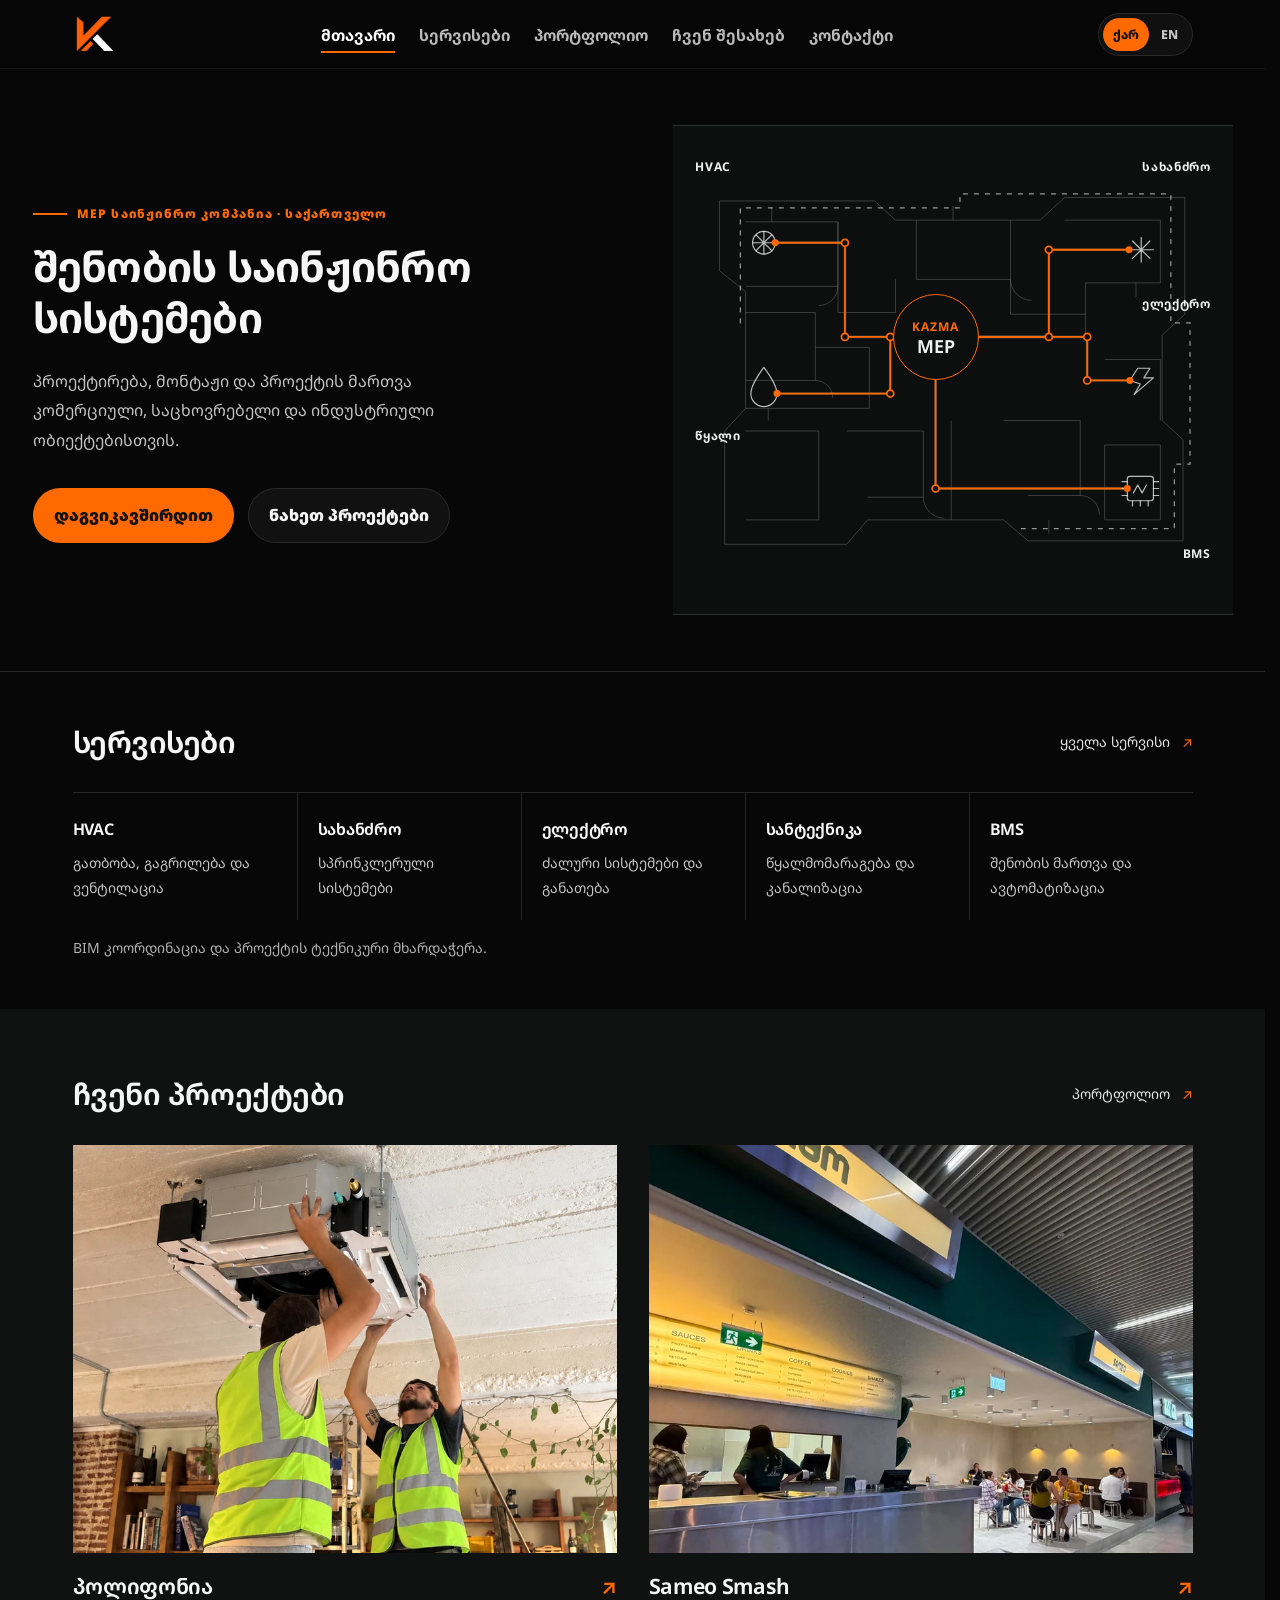
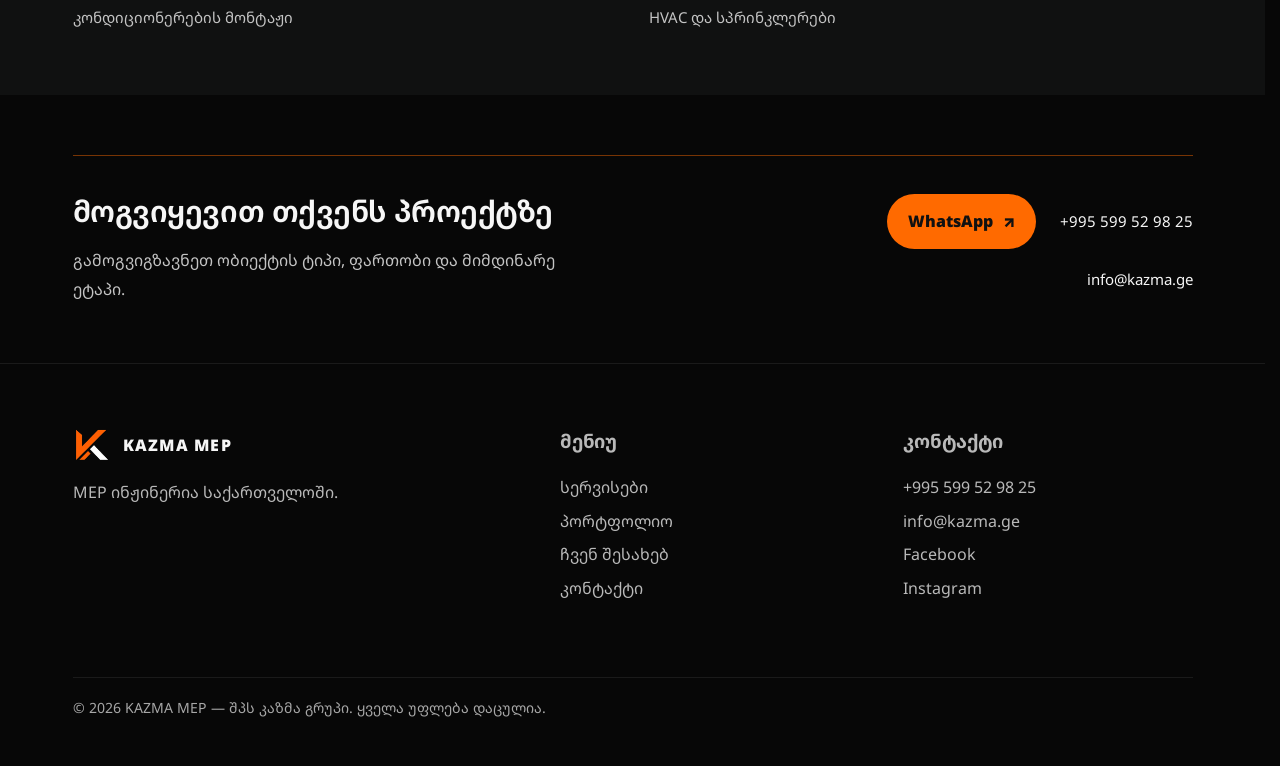
==== commit ee09c5c5: "Simplify inner-page copy and restore Poliphonia spelling" ====
--- a/index.html
+++ b/index.html
@@ -30,7 +30,7 @@
 <link href="https://fonts.googleapis.com/css2?family=Inter:wght@400;500;600;700;800;900&amp;family=Noto+Sans+Georgian:wght@400;500;600;700;800;900&amp;display=swap" rel="stylesheet"/>
 <link href="style.css?v=20260925" rel="stylesheet"/>
 <link href="home.css?v=20260930d" rel="stylesheet"/>
-<script type="application/ld+json">{"@context":"https://schema.org","@graph":[{"@type":"Organization","@id":"https://kazma.ge/#organization","name":"KAZMA MEP","legalName":"Kazma Solutions LLC","url":"https://kazma.ge/","logo":{"@type":"ImageObject","url":"https://kazma.ge/kazma-logo-full-tight.png"},"email":"info@kazma.ge","telephone":"+995599529825","areaServed":{"@type":"Country","name":"Georgia"},"sameAs":["https://www.facebook.com/KAZMAMEP","https://www.instagram.com/kazmamep/"],"knowsAbout":["HVAC","Fire safety systems","Electrical systems","Building Management Systems","Plumbing and sanitary systems","BIM coordination","MEP project management"]},{"@type":"WebSite","@id":"https://kazma.ge/#website","url":"https://kazma.ge/","name":"KAZMA MEP","publisher":{"@id":"https://kazma.ge/#organization"},"inLanguage":["ka","en"]}]}</script>
+<script type="application/ld+json">{"@context":"https://schema.org","@graph":[{"@type":"Organization","@id":"https://kazma.ge/#organization","name":"KAZMA MEP","legalName":"Kazma Group LLC","url":"https://kazma.ge/","logo":{"@type":"ImageObject","url":"https://kazma.ge/kazma-logo-full-tight.png"},"email":"info@kazma.ge","telephone":"+995599529825","areaServed":{"@type":"Country","name":"Georgia"},"sameAs":["https://www.facebook.com/KAZMAMEP","https://www.instagram.com/kazmamep/"],"knowsAbout":["HVAC","Fire safety systems","Electrical systems","Building Management Systems","Plumbing and sanitary systems","BIM coordination","MEP project management"]},{"@type":"WebSite","@id":"https://kazma.ge/#website","url":"https://kazma.ge/","name":"KAZMA MEP","publisher":{"@id":"https://kazma.ge/#organization"},"inLanguage":["ka","en"]}]}</script>
 </head>
 <body class="home-page" data-page-title-en="KAZMA MEP | MEP Design, Installation &amp; Coordination in Georgia" data-page-title-ka="KAZMA MEP | MEP ინჟინერია საქართველოში">
 <a class="skip-link" href="#main-content"><span class="ka">მთავარ კონტენტზე გადასვლა</span><span class="en">Skip to main content</span></a>
@@ -148,9 +148,9 @@
 <div class="home-projects-grid">
 <article class="home-project-preview">
 <a href="/portfolio#polyphonia-case">
-<div class="home-project-image home-project-image-polyphonia"><img alt="KAZMA-ს ხელოსნები პოლიფონიაში ჭერის კასეტურ კონდიციონერს ამონტაჟებენ" data-alt-ka="KAZMA-ს ხელოსნები პოლიფონიაში ჭერის კასეტურ კონდიციონერს ამონტაჟებენ" data-alt-en="KAZMA technicians installing a ceiling cassette air conditioner at Polyphonia" decoding="async" height="1196" loading="lazy" sizes="(min-width: 1160px) 544px, (min-width: 681px) calc((100vw - 72px) / 2), calc(100vw - 40px)" src="polyphonia-cassette-800.webp" srcset="polyphonia-cassette-480.webp 480w, polyphonia-cassette-800.webp 800w, polyphonia-cassette-1200.webp 1200w" width="1315"/></div>
+<div class="home-project-image home-project-image-polyphonia"><img alt="KAZMA-ს ხელოსნები პოლიფონიაში ჭერის კასეტურ კონდიციონერს ამონტაჟებენ" data-alt-ka="KAZMA-ს ხელოსნები პოლიფონიაში ჭერის კასეტურ კონდიციონერს ამონტაჟებენ" data-alt-en="KAZMA technicians installing a ceiling cassette air conditioner at Poliphonia" decoding="async" height="1196" loading="lazy" sizes="(min-width: 1160px) 544px, (min-width: 681px) calc((100vw - 72px) / 2), calc(100vw - 40px)" src="polyphonia-cassette-800.webp" srcset="polyphonia-cassette-480.webp 480w, polyphonia-cassette-800.webp 800w, polyphonia-cassette-1200.webp 1200w" width="1315"/></div>
 <div class="home-project-caption">
-<h3><span class="ka">პოლიფონია</span><span class="en">Polyphonia Wine Bar</span><span aria-hidden="true">↗</span></h3>
+<h3><span class="ka">პოლიფონია</span><span class="en">Poliphonia Wine Bar</span><span aria-hidden="true">↗</span></h3>
 <p><span class="ka">კონდიციონერების მონტაჟი</span><span class="en">Air conditioning installation</span></p>
 </div>
 </a>
@@ -190,7 +190,7 @@
 <div><h3><span class="ka">მენიუ</span><span class="en">Menu</span></h3><div class="footer-links"><a href="/services"><span class="ka">სერვისები</span><span class="en">Services</span></a><a href="/portfolio"><span class="ka">პორტფოლიო</span><span class="en">Portfolio</span></a><a href="/about"><span class="ka">ჩვენ შესახებ</span><span class="en">About</span></a><a href="/contact"><span class="ka">კონტაქტი</span><span class="en">Contact</span></a></div></div>
 <div><h3><span class="ka">კონტაქტი</span><span class="en">Contact</span></h3><div class="footer-links"><a href="tel:+995599529825">+995 599 52 98 25</a><a href="mailto:info@kazma.ge">info@kazma.ge</a><a href="https://www.facebook.com/KAZMAMEP" rel="noopener noreferrer" target="_blank">Facebook</a><a href="https://www.instagram.com/kazmamep/" rel="noopener noreferrer" target="_blank">Instagram</a></div></div>
 </div>
-<div class="copyright"><span>© <span data-year=""></span> KAZMA MEP — <span class="ka">შპს კაზმა სოლუშენსი. ყველა უფლება დაცულია.</span><span class="en">Kazma Solutions LLC. All rights reserved.</span></span></div>
+<div class="copyright"><span>© <span data-year=""></span> KAZMA MEP — <span class="ka">შპს კაზმა გრუპი. ყველა უფლება დაცულია.</span><span class="en">Kazma Group LLC. All rights reserved.</span></span></div>
 </div>
 </footer>
 <script src="script.js?v=20260930d"></script>
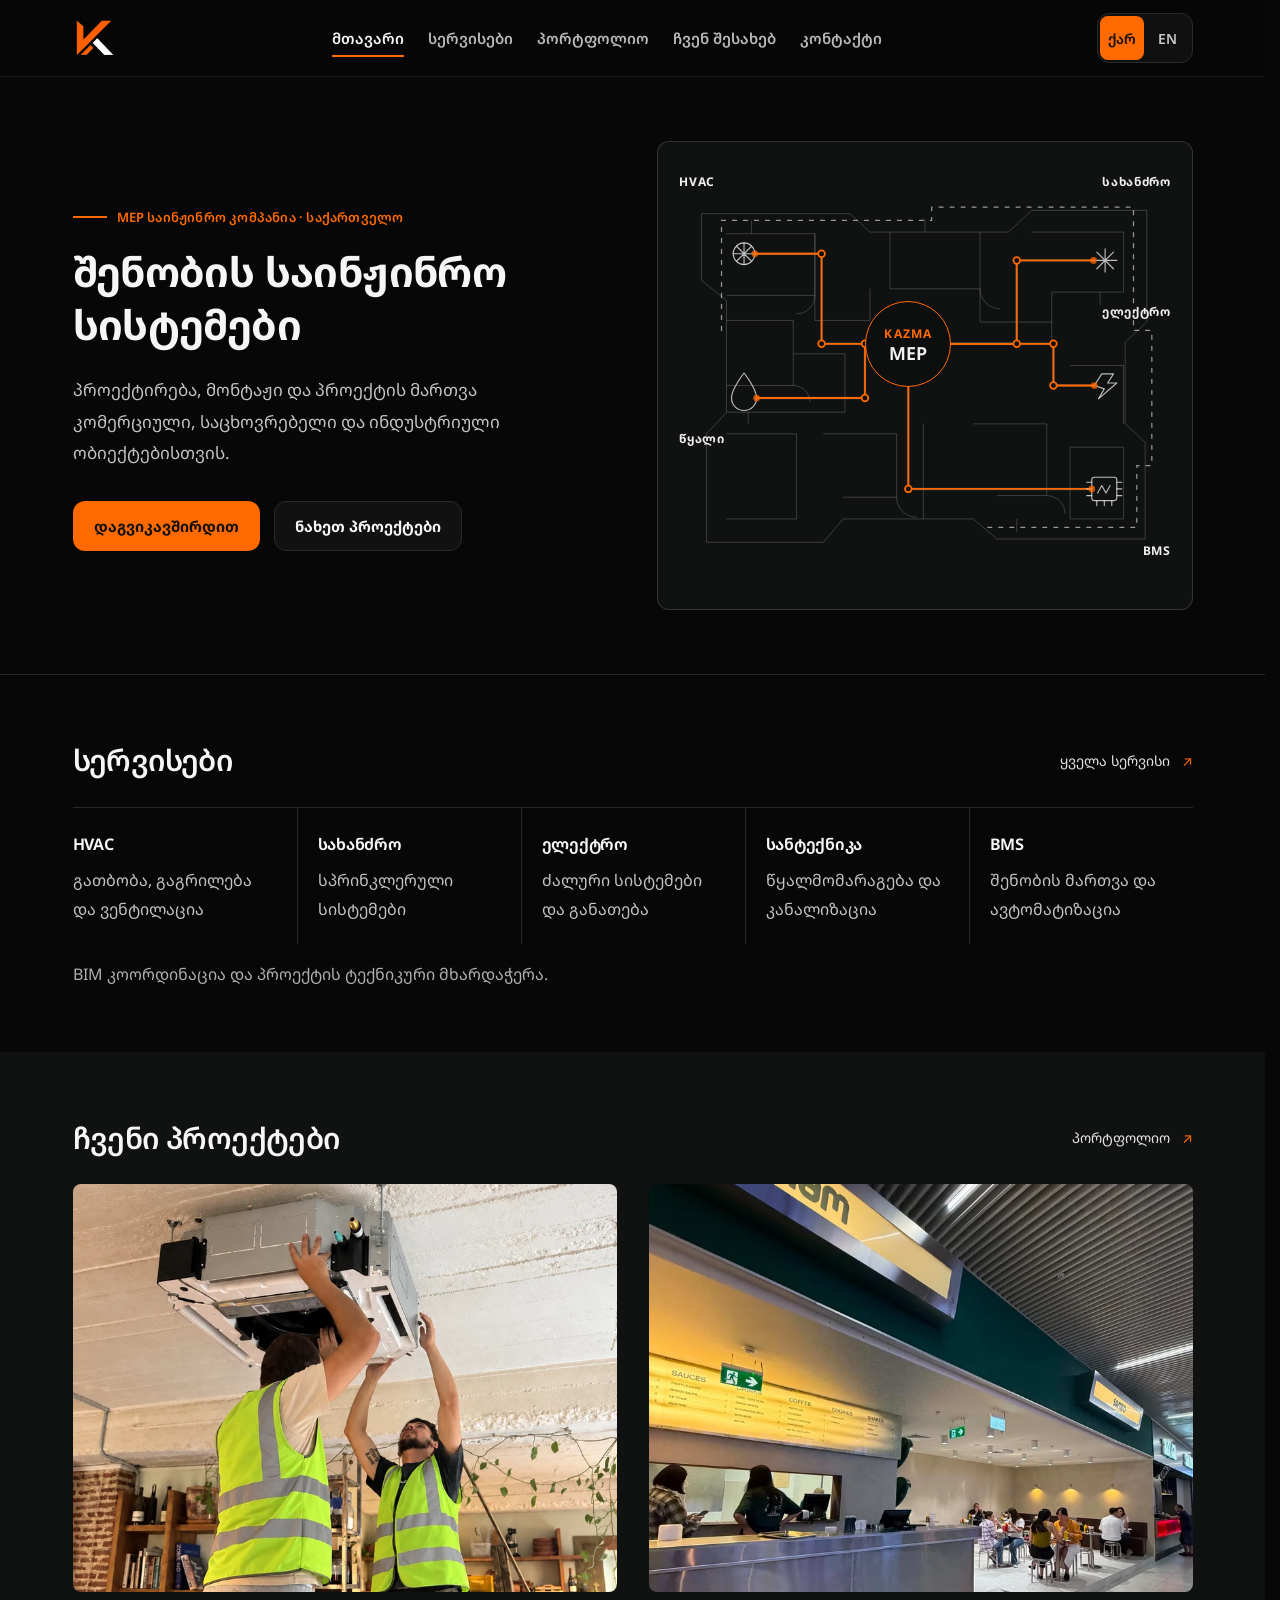
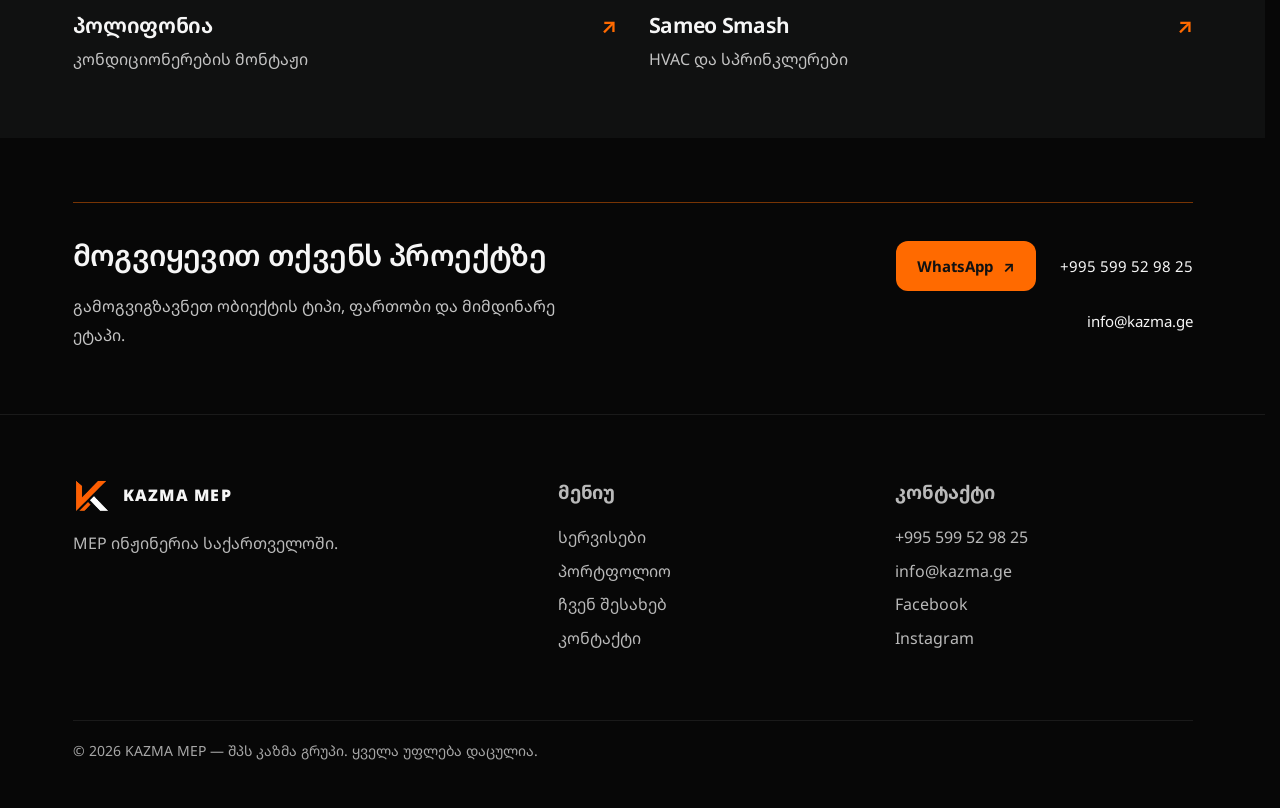
==== commit 5a269ff7: "Unify KAZMA spacing, controls and navigation; simplify schematic motion" ====
--- a/index.html
+++ b/index.html
@@ -29,7 +29,8 @@
 <link crossorigin="" href="https://fonts.gstatic.com" rel="preconnect"/>
 <link href="https://fonts.googleapis.com/css2?family=Inter:wght@400;500;600;700;800;900&amp;family=Noto+Sans+Georgian:wght@400;500;600;700;800;900&amp;display=swap" rel="stylesheet"/>
 <link href="style.css?v=20260925" rel="stylesheet"/>
-<link href="home.css?v=20260930d" rel="stylesheet"/>
+<link href="home.css?v=20261003" rel="stylesheet"/>
+<link href="site-ui.css?v=20261003" rel="stylesheet"/>
 <script type="application/ld+json">{"@context":"https://schema.org","@graph":[{"@type":"Organization","@id":"https://kazma.ge/#organization","name":"KAZMA MEP","legalName":"Kazma Group LLC","url":"https://kazma.ge/","logo":{"@type":"ImageObject","url":"https://kazma.ge/kazma-logo-full-tight.png"},"email":"info@kazma.ge","telephone":"+995599529825","areaServed":{"@type":"Country","name":"Georgia"},"sameAs":["https://www.facebook.com/KAZMAMEP","https://www.instagram.com/kazmamep/"],"knowsAbout":["HVAC","Fire safety systems","Electrical systems","Building Management Systems","Plumbing and sanitary systems","BIM coordination","MEP project management"]},{"@type":"WebSite","@id":"https://kazma.ge/#website","url":"https://kazma.ge/","name":"KAZMA MEP","publisher":{"@id":"https://kazma.ge/#organization"},"inLanguage":["ka","en"]}]}</script>
 </head>
 <body class="home-page" data-page-title-en="KAZMA MEP | MEP Design, Installation &amp; Coordination in Georgia" data-page-title-ka="KAZMA MEP | MEP ინჟინერია საქართველოში">
@@ -112,6 +113,20 @@
 <circle class="home-route-packet" cx="520" cy="416" r="4" style="--packet-delay: 1.8s"/>
 </g>
 </svg>
+<svg aria-hidden="true" class="home-schematic-svg home-schematic-mobile" focusable="false" viewBox="0 0 360 200">
+<g class="home-route">
+<path d="M180 100H120V56H32"/>
+<path d="M180 100H232V56H328"/>
+<path d="M180 100H328"/>
+<path d="M180 100H120V152H32"/>
+<path d="M180 100H232V152H328"/>
+</g>
+<g class="home-route-node">
+<circle cx="32" cy="56" r="3.5"/><circle cx="328" cy="56" r="3.5"/>
+<circle cx="328" cy="100" r="3.5"/><circle cx="32" cy="152" r="3.5"/>
+<circle cx="328" cy="152" r="3.5"/>
+</g>
+</svg>
 <div class="home-schematic-core"><div><span>KAZMA</span><strong>MEP</strong></div></div>
 <div class="home-schematic-label home-label-hvac" data-system-label="hvac"><span>HVAC</span></div>
 <div class="home-schematic-label home-schematic-label-right home-label-fire" data-system-label="fire"><span class="ka">სახანძრო</span><span class="en">Fire safety</span></div>
--- a/home.css
+++ b/home.css
@@ -24,7 +24,7 @@
 .home-page .nav a.active::after { transform: scaleX(1); }
 
 .home-hero { overflow: hidden; padding: 56px 0; }
-.home-hero .container { width: min(1200px, calc(100% - 40px)); }
+.home-hero .container { width: min(var(--max), calc(100% - 40px)); }
 .home-hero-grid {
   display: grid;
   grid-template-columns: minmax(0, 1fr) minmax(0, 1fr);
@@ -104,7 +104,6 @@
   stroke-width: 1.25;
   stroke-dasharray: 4 7;
   stroke-linecap: round;
-  animation: home-schematic-signal 8s linear infinite;
 }
 .home-system-icon {
   stroke: rgba(238, 238, 238, 0.78);
@@ -122,8 +121,8 @@
   fill: var(--orange);
   transform-box: fill-box;
   transform-origin: center;
-  animation: home-schematic-packet 2.6s ease-in-out infinite;
-  animation-delay: var(--packet-delay);
+  opacity: .75;
+  animation: home-schematic-packet 2.4s ease-out both;
 }
 .home-schematic-core {
   position: absolute;
@@ -176,9 +175,11 @@
 @keyframes home-schematic-route { to { stroke-dashoffset: 0; } }
 @keyframes home-schematic-signal { to { stroke-dashoffset: -110; } }
 @keyframes home-schematic-packet {
-  0%, 100% { opacity: 0.25; transform: scale(0.65); }
-  50% { opacity: 1; transform: scale(1.15); }
-}
+  0% { opacity: 0; transform: scale(.65); }
+  65% { opacity: 1; transform: scale(1.1); }
+  100% { opacity: .75; transform: scale(1); }
+}
+.home-schematic-mobile { display: none; }
 /* Compact content stays visible without scroll-triggered animation. */
 .home-page .eyebrow { font-size: 0.75rem; letter-spacing: 0.1em; }
 .home-page main :is(h1, h2, h3) { overflow-wrap: normal; word-break: normal; }
@@ -302,7 +303,19 @@
 
 @media (max-width: 680px) {
   .home-hero { padding: 30px 0 36px; }
-  .home-hero-media { width: 85%; max-width: 360px; }
+  .home-hero-media { width: 100%; max-width: 460px; height: 196px; aspect-ratio: auto; }
+  .home-schematic-svg { display: none; }
+  .home-schematic-mobile { display: block; }
+  .home-schematic-mobile .home-route { stroke: var(--orange); stroke-width: 1.5; stroke-linecap: round; stroke-linejoin: round; }
+  .home-schematic-core { left: 50%; top: 50%; width: 68px; }
+  .home-schematic-core span { font-size: .75rem; }
+  .home-schematic-core strong { font-size: 1rem; }
+  .home-schematic-label { font-size: .875rem; font-weight: 600; letter-spacing: 0; line-height: 1.4; }
+  .home-label-hvac { left: 16px; top: 14px; }
+  .home-label-fire { right: 16px; top: 14px; }
+  .home-label-power { right: 16px; top: 72px; }
+  .home-label-water { left: 16px; top: auto; bottom: 14px; }
+  .home-label-bms { right: 16px; bottom: 14px; }
   .home-hero-copy h1 { font-size: clamp(2.1rem, 8.5vw, 3rem); line-height: 1.12; }
   body:not(.lang-en) .home-hero-copy h1 { font-size: clamp(1.85rem, 7.5vw, 2.45rem); line-height: 1.25; }
   .home-hero-copy .lead,
--- a/site-ui.css
+++ b/site-ui.css
@@ -0,0 +1,211 @@
+/* Shared visual rules for the five public pages. Loaded after page styles. */
+:root {
+  --max: 1120px;
+  --page-gutter: 20px;
+  --section-space: clamp(40px, 5vw, 64px);
+  --layout-gap: clamp(24px, 4vw, 48px);
+  --control-radius: 12px;
+  --photo-radius: 8px;
+  --surface: #101111;
+  --copy: #c4c4c4;
+}
+
+body { font-size: 1rem; }
+button { font-family: inherit; }
+.container,
+.home-hero .container {
+  width: min(var(--max), calc(100% - var(--page-gutter) * 2));
+}
+
+/* One header, active marker and touch target across all routes. */
+body:is(.home-page, .company-page) .site-header { background: rgba(7, 7, 7, .94); }
+body:is(.home-page, .company-page) .site-header .nav-wrap { min-height: 76px; gap: 24px; }
+body:is(.home-page, .company-page) .site-header .nav { gap: 24px; font-size: .9375rem; font-weight: 600; }
+body:is(.home-page, .company-page) .site-header .nav a {
+  position: relative;
+  display: inline-flex;
+  align-items: center;
+  min-height: 52px;
+  padding: 16px 0;
+  white-space: nowrap;
+  color: #b9b9b9;
+  transition: color .16s ease;
+}
+body:is(.home-page, .company-page) .site-header .nav a::after {
+  content: "";
+  position: absolute;
+  left: 0;
+  right: 0;
+  bottom: 9px;
+  width: auto;
+  height: 2px;
+  background: var(--orange);
+  transform: scaleX(0);
+  transform-origin: left;
+  transition: transform .16s ease;
+}
+body:is(.home-page, .company-page) .site-header .nav a:is(:hover, :focus-visible, .active) { color: #f6f6f6; }
+body:is(.home-page, .company-page) .site-header .nav a:is(:hover, :focus-visible, .active)::after { transform: scaleX(1); }
+body:is(.home-page, .company-page) .site-header .lang-toggle { border-radius: var(--control-radius); padding: 2px; }
+body:is(.home-page, .company-page) .site-header .lang-toggle button {
+  min-width: 44px;
+  min-height: 44px;
+  padding: 8px;
+  border-radius: 8px;
+  font-size: .875rem;
+  font-weight: 600;
+  transition: background-color .16s ease, color .16s ease;
+}
+body:is(.home-page, .company-page) .site-header .brand img,
+body:is(.home-page, .company-page) .site-header .menu-btn { width: 44px; height: 44px; border-radius: var(--control-radius); }
+
+/* A restrained type hierarchy that keeps Georgian and English readable. */
+.home-page .home-hero-copy h1,
+.company-page main h1 {
+  margin-bottom: 24px;
+  font-size: clamp(2.25rem, 3.8vw, 3.5rem);
+  font-weight: 700;
+  line-height: 1.14;
+  letter-spacing: -.035em;
+}
+body:not(.lang-en) .home-hero-copy h1,
+.company-page:not(.lang-en) main h1 {
+  font-size: clamp(2rem, 3.2vw, 2.875rem);
+  line-height: 1.28;
+  letter-spacing: -.015em;
+}
+.home-page main h2,
+.company-page main h2,
+.services-minimal-page .services-minimal-core h2,
+.services-minimal-page .services-minimal-support h2 {
+  font-size: clamp(1.5rem, 2.3vw, 2.125rem);
+  font-weight: 600;
+  line-height: 1.4;
+  letter-spacing: -.02em;
+}
+body .company-contact h2 { margin-bottom: 0; }
+body .contact-brief h2 { font-size: 1.125rem; line-height: 1.6; }
+.home-page .eyebrow { font-size: .8125rem; font-weight: 600; letter-spacing: .045em; }
+body:not(.lang-en) .eyebrow { letter-spacing: .015em; }
+.home-page .home-hero-copy .lead,
+.company-lead { font-size: 1.0625rem; line-height: 1.8; color: var(--copy); }
+.home-services-list p,
+.home-services-support,
+.home-project-caption p,
+.company-roles p,
+.company-experience-note,
+.company-experience-list p,
+.service-scope-description,
+.service-scope-body ul,
+.service-support-list p,
+.contact-brief p { font-size: 1rem; line-height: 1.8; }
+.company-kicker,
+.case-facts dt,
+.contact-channel-label,
+.case-photo figcaption,
+.company-team-photo figcaption { font-size: .875rem; }
+
+body:is(.home-page, .company-page) .btn {
+  min-height: 50px;
+  padding: 12px 20px;
+  border-radius: var(--control-radius);
+  font-size: .9375rem;
+  font-weight: 700;
+  line-height: 1.5;
+  transition: background-color .16s ease, border-color .16s ease, color .16s ease;
+}
+body:is(.home-page, .company-page) .btn:hover { transform: none; }
+body:is(.home-page, .company-page) .btn-primary:hover { background: #ff7a1a; }
+body:is(.home-page, .company-page) .btn-secondary:hover { background: #1b1b1b; border-color: #777; }
+body .site-footer .footer-links a:hover { transform: none; }
+body .site-footer .footer-links a { transition: color .16s ease; }
+
+/* The same vertical rhythm and image treatment from introduction to footer. */
+.home-hero,
+.home-services-section,
+.home-projects-section,
+.home-contact-section,
+.company-about-intro,
+.company-experience,
+.case-study,
+.services-minimal-support { padding: var(--section-space) 0; }
+.company-intro { padding: var(--section-space) 0 40px; }
+.company-contact { padding: 40px 0 var(--section-space); }
+.home-hero-grid,
+.case-overview,
+.company-about-grid,
+.contact-minimal-layout { gap: var(--layout-gap); }
+.home-section-heading { margin-bottom: 24px; }
+.home-contact-layout,
+.company-contact-inner { padding-top: 32px; }
+.home-hero-media {
+  background: var(--surface);
+  border: 1px solid rgba(255, 255, 255, .14);
+  border-radius: var(--control-radius);
+}
+.home-project-image,
+.case-photo > a,
+.company-team-photo img,
+.company-experience-thumbnail { border-radius: var(--photo-radius); }
+.home-project-image img,
+.case-photo img { transition: opacity .16s ease; }
+.home-project-preview > a:hover img,
+.case-photo > a:hover img { opacity: .9; }
+.case-photo figcaption { gap: 16px; padding-top: 12px; }
+body .site-footer { padding-top: var(--section-space); }
+body .site-footer .footer-grid { gap: 40px; padding-bottom: 32px; }
+body .site-footer .copyright { font-size: .875rem; color: #a7a7a7; }
+
+@media (min-width: 721px) and (max-width: 900px) {
+  body:is(.home-page, .company-page) .site-header .nav-wrap { gap: 12px; }
+  body:is(.home-page, .company-page) .site-header .nav { gap: 14px; font-size: .875rem; }
+}
+
+@media (max-width: 920px) {
+  body .site-footer .container .footer-grid { grid-template-columns: repeat(2, minmax(0, 1fr)); gap: 24px; }
+  body .site-footer .container .footer-grid > div:first-child { grid-column: 1 / -1; }
+  body .site-footer .footer-links a { display: flex; align-items: center; min-height: 44px; font-size: .875rem; }
+}
+
+@media (max-width: 720px) {
+  body:is(.home-page, .company-page) .site-header .nav-wrap { min-height: 72px; }
+  body:is(.home-page, .company-page) .site-header .nav {
+    top: 80px;
+    left: var(--page-gutter);
+    right: var(--page-gutter);
+    padding: 8px;
+    gap: 4px;
+    border-radius: var(--control-radius);
+    transition: opacity .16s ease, visibility .16s ease, transform .16s ease;
+  }
+  body:is(.home-page, .company-page) .site-header .nav a { min-height: 50px; padding: 14px 16px; border-radius: 8px; }
+  body:is(.home-page, .company-page) .site-header .nav a.active { background: rgba(255, 106, 0, .08); }
+  body:is(.home-page, .company-page) .site-header .nav a::after { left: 16px; right: auto; bottom: 8px; width: 28px; }
+  body:is(.home-page, .company-page) .site-header .nav a:hover { background: rgba(255, 255, 255, .04); }
+}
+
+@media (max-width: 680px) {
+  .home-hero { padding: 32px 0 40px; }
+  .home-hero-grid { gap: 28px; }
+  .home-page .home-hero-copy h1 { font-size: clamp(2rem, 8vw, 2.75rem); }
+  body:not(.lang-en) .home-hero-copy h1 { font-size: clamp(1.875rem, 7.5vw, 2.5rem); }
+  .home-page .home-hero-copy .lead,
+  .company-lead { font-size: 1rem; }
+  .company-intro { padding-bottom: 28px; }
+  .company-contact { padding-top: 32px; }
+  .home-contact-layout,
+  .company-contact-inner { padding-top: 24px; }
+  .home-page .home-hero-copy .btn { font-size: .875rem; padding: 12px 10px; }
+  body .site-footer .footer-grid { padding-bottom: 0; }
+}
+
+@media (prefers-reduced-motion: reduce) {
+  html { scroll-behavior: auto; }
+  body:is(.home-page, .company-page) .btn,
+  body:is(.home-page, .company-page) .site-header .nav,
+  body:is(.home-page, .company-page) .site-header .nav a,
+  body:is(.home-page, .company-page) .site-header .nav a::after,
+  body:is(.home-page, .company-page) .site-header .lang-toggle button,
+  .home-project-image img,
+  .case-photo img { transition: none; }
+}
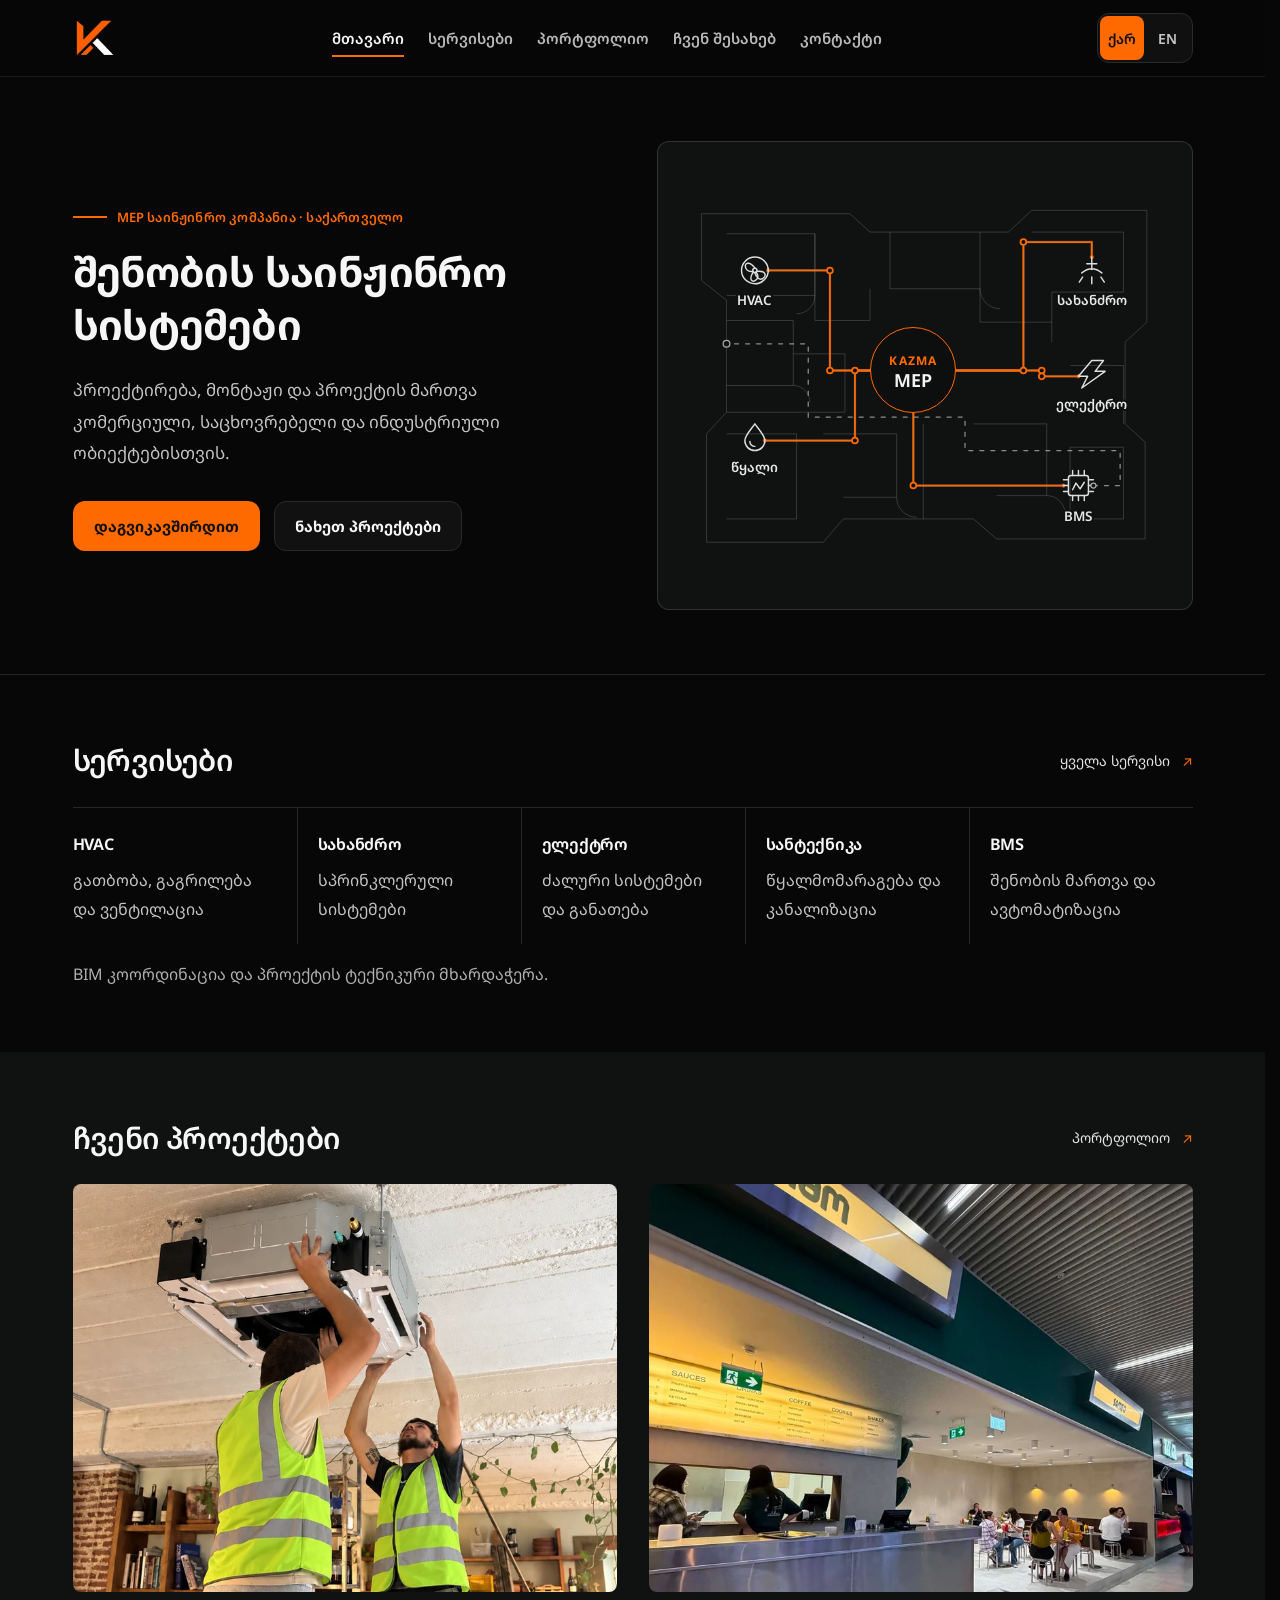
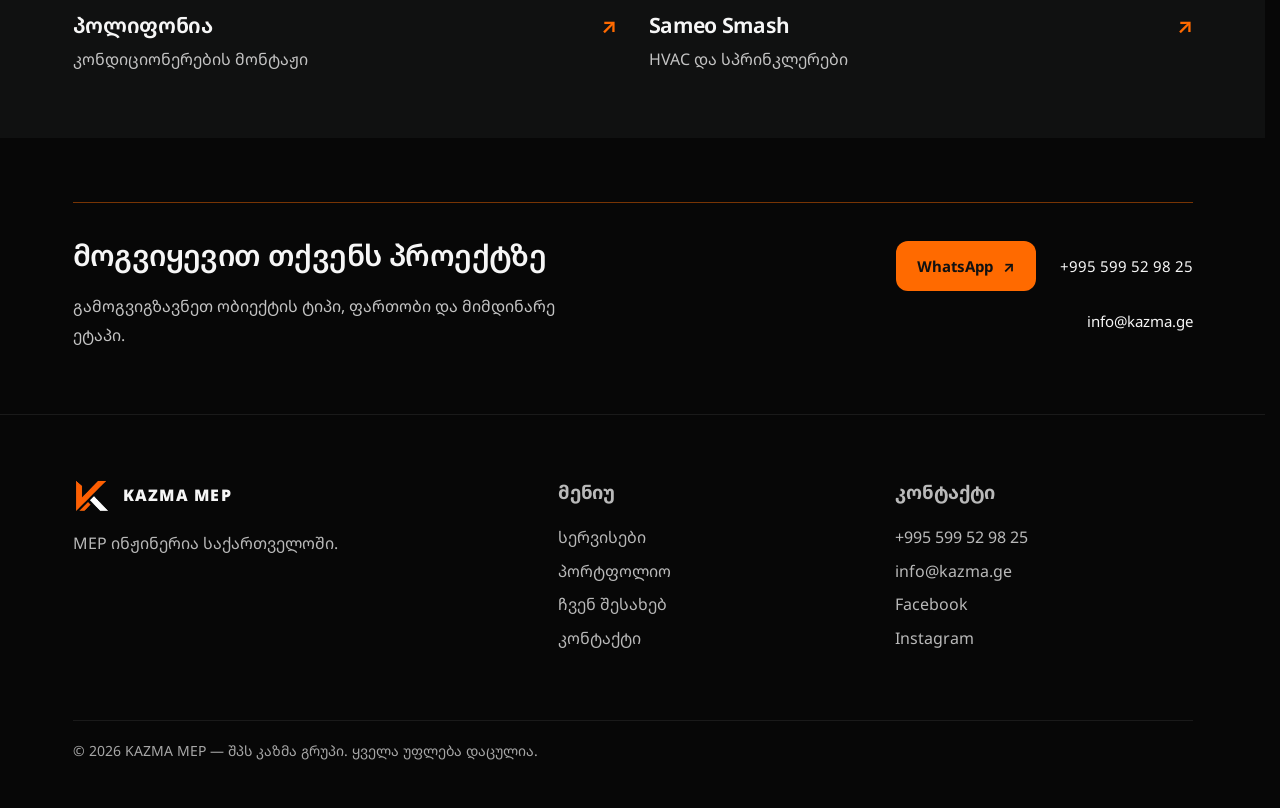
==== commit 46849fe8: "Refine homepage MEP schematic labels and connection routes" ====
--- a/index.html
+++ b/index.html
@@ -29,7 +29,7 @@
 <link crossorigin="" href="https://fonts.gstatic.com" rel="preconnect"/>
 <link href="https://fonts.googleapis.com/css2?family=Inter:wght@400;500;600;700;800;900&amp;family=Noto+Sans+Georgian:wght@400;500;600;700;800;900&amp;display=swap" rel="stylesheet"/>
 <link href="style.css?v=20260925" rel="stylesheet"/>
-<link href="home.css?v=20261003" rel="stylesheet"/>
+<link href="home.css?v=20261005-schematic" rel="stylesheet"/>
 <link href="site-ui.css?v=20261003" rel="stylesheet"/>
 <script type="application/ld+json">{"@context":"https://schema.org","@graph":[{"@type":"Organization","@id":"https://kazma.ge/#organization","name":"KAZMA MEP","legalName":"Kazma Group LLC","url":"https://kazma.ge/","logo":{"@type":"ImageObject","url":"https://kazma.ge/kazma-logo-full-tight.png"},"email":"info@kazma.ge","telephone":"+995599529825","areaServed":{"@type":"Country","name":"Georgia"},"sameAs":["https://www.facebook.com/KAZMAMEP","https://www.instagram.com/kazmamep/"],"knowsAbout":["HVAC","Fire safety systems","Electrical systems","Building Management Systems","Plumbing and sanitary systems","BIM coordination","MEP project management"]},{"@type":"WebSite","@id":"https://kazma.ge/#website","url":"https://kazma.ge/","name":"KAZMA MEP","publisher":{"@id":"https://kazma.ge/#organization"},"inLanguage":["ka","en"]}]}</script>
 </head>
@@ -71,68 +71,39 @@
 </div>
 </div>
 <div aria-label="KAZMA MEP-ის საკოორდინაციო სქემა: HVAC, სახანძრო უსაფრთხოების, ელექტრო, სანტექნიკისა და BMS სისტემები" class="home-hero-media home-schematic" data-aria-en="KAZMA MEP coordination schematic: HVAC, fire safety, electrical, plumbing and BMS systems" data-aria-ka="KAZMA MEP-ის საკოორდინაციო სქემა: HVAC, სახანძრო უსაფრთხოების, ელექტრო, სანტექნიკისა და BMS სისტემები" role="img">
-<svg aria-hidden="true" class="home-schematic-svg" focusable="false" viewBox="0 0 640 560">
+<svg aria-hidden="true" class="home-schematic-svg home-schematic-desktop" focusable="false" viewBox="0 0 640 560">
 <g class="home-plan-line">
 <path d="M52 86H230L254 108H420L448 82H586V216L560 240V338L584 360V476H406L378 452H222L198 480H58V350L82 324V190L52 166Z"/>
 <path d="M82 110H188V184H82M188 110V214H254M278 108V176H386V108M448 108H558V180H472V240"/>
 <path d="M82 214H162V292H82M162 254H224V324H82M254 176V214M386 176V216H472"/>
 <path d="M82 350H166V452H82M198 350H286V426H222M318 338V452M378 338H466V424H406M494 268H558V338M494 366H558V452H494Z"/>
 <path d="M188 184A22 22 0 0 1 166 206M386 176A24 24 0 0 0 410 200M162 292A20 20 0 0 1 182 312M286 426A24 24 0 0 0 310 450M466 424A22 22 0 0 1 488 446"/>
-<path d="M112 110V94M320 108V92M530 180V196M108 324V338M430 452V468"/>
 </g>
-<g class="home-route home-route-base">
-<path d="M300 242H196V134H116"/>
-<path d="M300 242H430V142H522"/>
-<path d="M300 242H474V292H523"/>
-<path d="M300 242H248V307H118"/>
-<path d="M300 242V416H520"/>
-</g>
-<g class="home-route">
-<path class="home-route-live" d="M300 242H196V134H116" style="--route-delay: .1s"/>
-<path class="home-route-live" d="M300 242H430V142H522" style="--route-delay: .28s"/>
-<path class="home-route-live" d="M300 242H474V292H523" style="--route-delay: .46s"/>
-<path class="home-route-live" d="M300 242H248V307H118" style="--route-delay: .64s"/>
-<path class="home-route-live" d="M300 242V416H520" style="--route-delay: .82s"/>
-</g>
-<path class="home-route home-route-signal" d="M76 226V94H328V78H570V226H592V388H574V462H394"/>
-<g class="home-system-icon" data-system-icon="hvac"><circle cx="103" cy="134" r="13"/><path d="M103 121V147M90 134H116M94 125L112 143M112 125L94 143"/></g>
-<g class="home-system-icon" data-system-icon="fire"><path d="M536 128V156M522 142H550M526 132L546 152M546 132L526 152"/></g>
-<g class="home-system-icon" data-system-icon="power"><path d="M523 292L532 278H546L539 289H550L528 308L535 296Z"/></g>
-<g class="home-system-icon" data-system-icon="water"><path d="M103 277S88 296 88 307a15 15 0 0 0 30 0c0-11-15-30-15-30Z"/></g>
-<g class="home-system-icon" data-system-icon="bms"><rect height="28" rx="3" width="30" x="520" y="402"/><path d="M527 421L532 412L537 421L542 412M526 436V430M535 436V430M544 436V430M514 408H520M514 416H520M514 424H520M550 408H556M550 416H556M550 424H556"/></g>
-<g>
-<circle class="home-route-node" cx="196" cy="242" r="4"/><circle class="home-route-node" cx="196" cy="134" r="4"/>
-<circle class="home-route-node" cx="430" cy="242" r="4"/><circle class="home-route-node" cx="430" cy="142" r="4"/>
-<circle class="home-route-node" cx="474" cy="242" r="4"/><circle class="home-route-node" cx="474" cy="292" r="4"/>
-<circle class="home-route-node" cx="248" cy="242" r="4"/><circle class="home-route-node" cx="248" cy="307" r="4"/>
-<circle class="home-route-node" cx="300" cy="416" r="4"/>
-<circle class="home-route-packet" cx="116" cy="134" r="4" style="--packet-delay: 0s"/>
-<circle class="home-route-packet" cx="522" cy="142" r="4" style="--packet-delay: .45s"/>
-<circle class="home-route-packet" cx="523" cy="292" r="4" style="--packet-delay: .9s"/>
-<circle class="home-route-packet" cx="118" cy="307" r="4" style="--packet-delay: 1.35s"/>
-<circle class="home-route-packet" cx="520" cy="416" r="4" style="--packet-delay: 1.8s"/>
-</g>
+<path class="home-route home-route-signal" d="M522 412H554V370H368V330H180V242H82"/>
+<g class="home-route home-route-base"><path d="M306 274H206V154H132"/><path d="M306 274H438V120H520V138"/><path d="M306 274H460V281H504"/><path d="M306 274H236V358H128"/><path d="M306 274V412H486"/></g>
+<g class="home-route"><path class="home-route-live" d="M306 274H206V154H132" style="--route-delay: 0.10s"/><path class="home-route-live" d="M306 274H438V120H520V138" style="--route-delay: 0.28s"/><path class="home-route-live" d="M306 274H460V281H504" style="--route-delay: 0.46s"/><path class="home-route-live" d="M306 274H236V358H128" style="--route-delay: 0.64s"/><path class="home-route-live" d="M306 274V412H486" style="--route-delay: 0.82s"/></g>
+<g><circle class="home-route-node" cx="206" cy="274" r="3.5"/><circle class="home-route-node" cx="206" cy="154" r="3.5"/><circle class="home-route-node" cx="438" cy="274" r="3.5"/><circle class="home-route-node" cx="438" cy="120" r="3.5"/><circle class="home-route-node" cx="460" cy="274" r="3.5"/><circle class="home-route-node" cx="460" cy="281" r="3.5"/><circle class="home-route-node" cx="236" cy="274" r="3.5"/><circle class="home-route-node" cx="236" cy="358" r="3.5"/><circle class="home-route-node" cx="306" cy="412" r="3.5"/><circle class="home-route-packet" cx="132" cy="154" r="2.5"/><circle class="home-route-packet" cx="520" cy="138" r="2.5"/><circle class="home-route-packet" cx="504" cy="281" r="2.5"/><circle class="home-route-packet" cx="128" cy="358" r="2.5"/><circle class="home-route-packet" cx="486" cy="412" r="2.5"/></g>
+<g class="home-system" data-system="hvac"><g class="home-system-icon" data-system-icon="hvac" transform="translate(116 154)"><circle r="16"/><circle r="2.5"/><path d="M0 -3C-7 -12 -13 -9 -11 -3C-10 1 -5 2 -2 1M3 1C14 0 14 7 9 10C5 12 1 7 0 3M-2 2C-8 11 -3 16 2 11C5 8 3 3 1 2"/></g><g data-system-label="hvac"><text class="home-schematic-label" x="116" y="196">HVAC</text></g></g>
+<g class="home-system" data-system="fire"><g class="home-system-icon" data-system-icon="fire" transform="translate(520 154)"><path d="M0 -16V-8M-6 -8H6M0 -8V-1M-12 3Q0 -7 12 3M-11 8L-15 14M0 8V16M11 8L15 14"/></g><g data-system-label="fire"><text class="home-schematic-label ka" x="520" y="196">სახანძრო</text><text class="home-schematic-label en" x="520" y="196">Fire safety</text></g></g>
+<g class="home-system" data-system="power"><g class="home-system-icon" data-system-icon="power" transform="translate(520 278)"><path d="M0 -16H14L4 -3H16L-12 17L-5 3H-16Z"/></g><g data-system-label="power"><text class="home-schematic-label ka" x="520" y="320">ელექტრო</text><text class="home-schematic-label en" x="520" y="320">Electrical</text></g></g>
+<g class="home-system" data-system="water"><g class="home-system-icon" data-system-icon="water" transform="translate(116 354)"><path d="M0 -16C-4 -10 -12 -2 -12 4a12 12 0 0 0 24 0C12 -2 4 -10 0 -16Z"/><path d="M-6 5a6 6 0 0 0 6 6"/></g><g data-system-label="water"><text class="home-schematic-label ka" x="116" y="396">წყალი</text><text class="home-schematic-label en" x="116" y="396">Plumbing</text></g></g>
+<g class="home-system" data-system="bms"><g class="home-system-icon" data-system-icon="bms" transform="translate(504 412)"><rect x="-12" y="-12" width="24" height="24" rx="3"/><path d="M-18 -7H-12M-18 0H-12M-18 7H-12M12 -7H18M12 0H18M12 7H18M-7 -18V-12M0 -18V-12M7 -18V-12M-7 12V18M0 12V18M7 12V18M-7 5L-3 -3L2 4L7 -4"/></g><g data-system-label="bms"><text class="home-schematic-label" x="504" y="454">BMS</text></g></g>
+<g><circle class="home-signal-node" cx="522" cy="412" r="3"/><circle class="home-signal-node" cx="82" cy="242" r="4"/></g>
 </svg>
-<svg aria-hidden="true" class="home-schematic-svg home-schematic-mobile" focusable="false" viewBox="0 0 360 200">
-<g class="home-route">
-<path d="M180 100H120V56H32"/>
-<path d="M180 100H232V56H328"/>
-<path d="M180 100H328"/>
-<path d="M180 100H120V152H32"/>
-<path d="M180 100H232V152H328"/>
-</g>
-<g class="home-route-node">
-<circle cx="32" cy="56" r="3.5"/><circle cx="328" cy="56" r="3.5"/>
-<circle cx="328" cy="100" r="3.5"/><circle cx="32" cy="152" r="3.5"/>
-<circle cx="328" cy="152" r="3.5"/>
-</g>
+<svg aria-hidden="true" class="home-schematic-svg home-schematic-mobile" focusable="false" viewBox="0 0 360 320">
+<g class="home-plan-line"><path d="M26 24H118L130 36H244L258 24H334V130L322 142V212L334 224V302H218L202 288H130L114 302H26V228L38 216V142L26 130Z"/></g>
+<path class="home-route home-route-signal" d="M314 242H334V214H216V204H102V156H38"/>
+<g class="home-route home-route-base"><path d="M180 152H118V58H80"/><path d="M180 152H242V40H296V42"/><path d="M180 152H250V157H280"/><path d="M180 152H128V246H76"/><path d="M180 152V242H278"/></g>
+<g class="home-route"><path class="home-route-live" d="M180 152H118V58H80" style="--route-delay: 0.10s"/><path class="home-route-live" d="M180 152H242V40H296V42" style="--route-delay: 0.28s"/><path class="home-route-live" d="M180 152H250V157H280" style="--route-delay: 0.46s"/><path class="home-route-live" d="M180 152H128V246H76" style="--route-delay: 0.64s"/><path class="home-route-live" d="M180 152V242H278" style="--route-delay: 0.82s"/></g>
+<g><circle class="home-route-node" cx="118" cy="152" r="3.5"/><circle class="home-route-node" cx="118" cy="58" r="3.5"/><circle class="home-route-node" cx="242" cy="152" r="3.5"/><circle class="home-route-node" cx="242" cy="40" r="3.5"/><circle class="home-route-node" cx="250" cy="152" r="3.5"/><circle class="home-route-node" cx="250" cy="157" r="3.5"/><circle class="home-route-node" cx="128" cy="152" r="3.5"/><circle class="home-route-node" cx="128" cy="246" r="3.5"/><circle class="home-route-node" cx="180" cy="242" r="3.5"/><circle class="home-route-packet" cx="80" cy="58" r="2.5"/><circle class="home-route-packet" cx="296" cy="42" r="2.5"/><circle class="home-route-packet" cx="280" cy="157" r="2.5"/><circle class="home-route-packet" cx="76" cy="246" r="2.5"/><circle class="home-route-packet" cx="278" cy="242" r="2.5"/></g>
+<g class="home-system" data-system="hvac"><g class="home-system-icon" data-system-icon="hvac" transform="translate(64 58)"><circle r="16"/><circle r="2.5"/><path d="M0 -3C-7 -12 -13 -9 -11 -3C-10 1 -5 2 -2 1M3 1C14 0 14 7 9 10C5 12 1 7 0 3M-2 2C-8 11 -3 16 2 11C5 8 3 3 1 2"/></g><g data-system-label="hvac"><text class="home-schematic-label" x="64" y="100">HVAC</text></g></g>
+<g class="home-system" data-system="fire"><g class="home-system-icon" data-system-icon="fire" transform="translate(296 58)"><path d="M0 -16V-8M-6 -8H6M0 -8V-1M-12 3Q0 -7 12 3M-11 8L-15 14M0 8V16M11 8L15 14"/></g><g data-system-label="fire"><text class="home-schematic-label ka" x="296" y="100">სახანძრო</text><text class="home-schematic-label en" x="296" y="100">Fire safety</text></g></g>
+<g class="home-system" data-system="power"><g class="home-system-icon" data-system-icon="power" transform="translate(296 154)"><path d="M0 -16H14L4 -3H16L-12 17L-5 3H-16Z"/></g><g data-system-label="power"><text class="home-schematic-label ka" x="296" y="196">ელექტრო</text><text class="home-schematic-label en" x="296" y="196">Electrical</text></g></g>
+<g class="home-system" data-system="water"><g class="home-system-icon" data-system-icon="water" transform="translate(64 242)"><path d="M0 -16C-4 -10 -12 -2 -12 4a12 12 0 0 0 24 0C12 -2 4 -10 0 -16Z"/><path d="M-6 5a6 6 0 0 0 6 6"/></g><g data-system-label="water"><text class="home-schematic-label ka" x="64" y="284">წყალი</text><text class="home-schematic-label en" x="64" y="284">Plumbing</text></g></g>
+<g class="home-system" data-system="bms"><g class="home-system-icon" data-system-icon="bms" transform="translate(296 242)"><rect x="-12" y="-12" width="24" height="24" rx="3"/><path d="M-18 -7H-12M-18 0H-12M-18 7H-12M12 -7H18M12 0H18M12 7H18M-7 -18V-12M0 -18V-12M7 -18V-12M-7 12V18M0 12V18M7 12V18M-7 5L-3 -3L2 4L7 -4"/></g><g data-system-label="bms"><text class="home-schematic-label" x="296" y="284">BMS</text></g></g>
+<g><circle class="home-signal-node" cx="314" cy="242" r="3"/><circle class="home-signal-node" cx="38" cy="156" r="4"/></g>
 </svg>
 <div class="home-schematic-core"><div><span>KAZMA</span><strong>MEP</strong></div></div>
-<div class="home-schematic-label home-label-hvac" data-system-label="hvac"><span>HVAC</span></div>
-<div class="home-schematic-label home-schematic-label-right home-label-fire" data-system-label="fire"><span class="ka">სახანძრო</span><span class="en">Fire safety</span></div>
-<div class="home-schematic-label home-schematic-label-right home-label-power" data-system-label="power"><span class="ka">ელექტრო</span><span class="en">Electrical</span></div>
-<div class="home-schematic-label home-label-water" data-system-label="water"><span class="ka">წყალი</span><span class="en">Plumbing</span></div>
-<div class="home-schematic-label home-schematic-label-right home-label-bms" data-system-label="bms"><span>BMS</span></div>
 </div>
 </div>
 </section>
@@ -208,6 +179,6 @@
 <div class="copyright"><span>© <span data-year=""></span> KAZMA MEP — <span class="ka">შპს კაზმა გრუპი. ყველა უფლება დაცულია.</span><span class="en">Kazma Group LLC. All rights reserved.</span></span></div>
 </div>
 </footer>
-<script src="script.js?v=20260930d"></script>
+<script src="script.js?v=20261005"></script>
 </body>
 </html>
--- a/home.css
+++ b/home.css
@@ -79,9 +79,10 @@
   vector-effect: non-scaling-stroke;
 }
 .home-plan-line {
-  stroke: rgba(170, 170, 170, 0.34);
+  stroke: rgba(170, 170, 170, 0.25);
   stroke-width: 1;
 }
+.home-plan-line path { vector-effect: non-scaling-stroke; }
 .home-route-base {
   stroke: rgba(220, 220, 220, 0.22);
   stroke-width: 3;
@@ -100,16 +101,24 @@
   animation-delay: var(--route-delay);
 }
 .home-route-signal {
-  stroke: rgba(235, 235, 235, 0.62);
+  stroke: rgba(235, 235, 235, 0.56);
   stroke-width: 1.25;
   stroke-dasharray: 4 7;
   stroke-linecap: round;
+  animation: home-schematic-signal 8s linear infinite;
 }
 .home-system-icon {
-  stroke: rgba(238, 238, 238, 0.78);
-  stroke-width: 1.35;
+  stroke: #dedede;
+  stroke-width: 1.45;
   stroke-linecap: round;
   stroke-linejoin: round;
+}
+.home-system-icon :is(path, circle, rect) { vector-effect: non-scaling-stroke; }
+.home-signal-node {
+  fill: #101111;
+  stroke: #aaa;
+  stroke-width: 1.25;
+  vector-effect: non-scaling-stroke;
 }
 .home-route-node {
   fill: #0d0e0e;
@@ -127,8 +136,8 @@
 .home-schematic-core {
   position: absolute;
   z-index: 4;
-  left: 46.875%;
-  top: 43.214%;
+  left: 47.8125%;
+  top: 48.9286%;
   width: clamp(66px, 7vw, 86px);
   aspect-ratio: 1;
   display: grid;
@@ -154,24 +163,18 @@
   line-height: 1.15;
 }
 .home-schematic-label {
-  position: absolute;
-  z-index: 6;
-  display: grid;
-  gap: 2px;
-  color: #efefef;
-  font-size: 0.75rem;
-  font-weight: 700;
-  letter-spacing: 0.055em;
-  line-height: 1.15;
-  white-space: nowrap;
+  fill: #e8e8e8;
+  font-family: inherit;
+  font-size: 16px;
+  font-weight: 600;
+  letter-spacing: 0;
+  text-anchor: middle;
+  paint-order: stroke fill;
+  stroke: #101111;
+  stroke-width: 5px;
+  stroke-linejoin: round;
   pointer-events: none;
 }
-.home-schematic-label-right { text-align: right; }
-.home-label-hvac { left: 4%; top: 7%; }
-.home-label-fire { right: 4%; top: 7%; }
-.home-label-power { right: 4%; top: 35%; }
-.home-label-water { left: 4%; top: 62%; }
-.home-label-bms { right: 4%; bottom: 11%; }
 @keyframes home-schematic-route { to { stroke-dashoffset: 0; } }
 @keyframes home-schematic-signal { to { stroke-dashoffset: -110; } }
 @keyframes home-schematic-packet {
@@ -303,19 +306,15 @@
 
 @media (max-width: 680px) {
   .home-hero { padding: 30px 0 36px; }
-  .home-hero-media { width: 100%; max-width: 460px; height: 196px; aspect-ratio: auto; }
+  .home-hero-media { width: 100%; max-width: 460px; height: auto; aspect-ratio: 360 / 320; }
   .home-schematic-svg { display: none; }
   .home-schematic-mobile { display: block; }
-  .home-schematic-mobile .home-route { stroke: var(--orange); stroke-width: 1.5; stroke-linecap: round; stroke-linejoin: round; }
-  .home-schematic-core { left: 50%; top: 50%; width: 68px; }
+  .home-schematic-mobile .home-route-base { stroke-width: 2.5; }
+  .home-schematic-mobile .home-route-live { stroke-width: 1.5; }
+  .home-schematic-core { left: 50%; top: 47.5%; width: 68px; }
   .home-schematic-core span { font-size: .75rem; }
   .home-schematic-core strong { font-size: 1rem; }
-  .home-schematic-label { font-size: .875rem; font-weight: 600; letter-spacing: 0; line-height: 1.4; }
-  .home-label-hvac { left: 16px; top: 14px; }
-  .home-label-fire { right: 16px; top: 14px; }
-  .home-label-power { right: 16px; top: 72px; }
-  .home-label-water { left: 16px; top: auto; bottom: 14px; }
-  .home-label-bms { right: 16px; bottom: 14px; }
+  .home-schematic-mobile .home-schematic-label { font-size: 18px; }
   .home-hero-copy h1 { font-size: clamp(2.1rem, 8.5vw, 3rem); line-height: 1.12; }
   body:not(.lang-en) .home-hero-copy h1 { font-size: clamp(1.85rem, 7.5vw, 2.45rem); line-height: 1.25; }
   .home-hero-copy .lead,
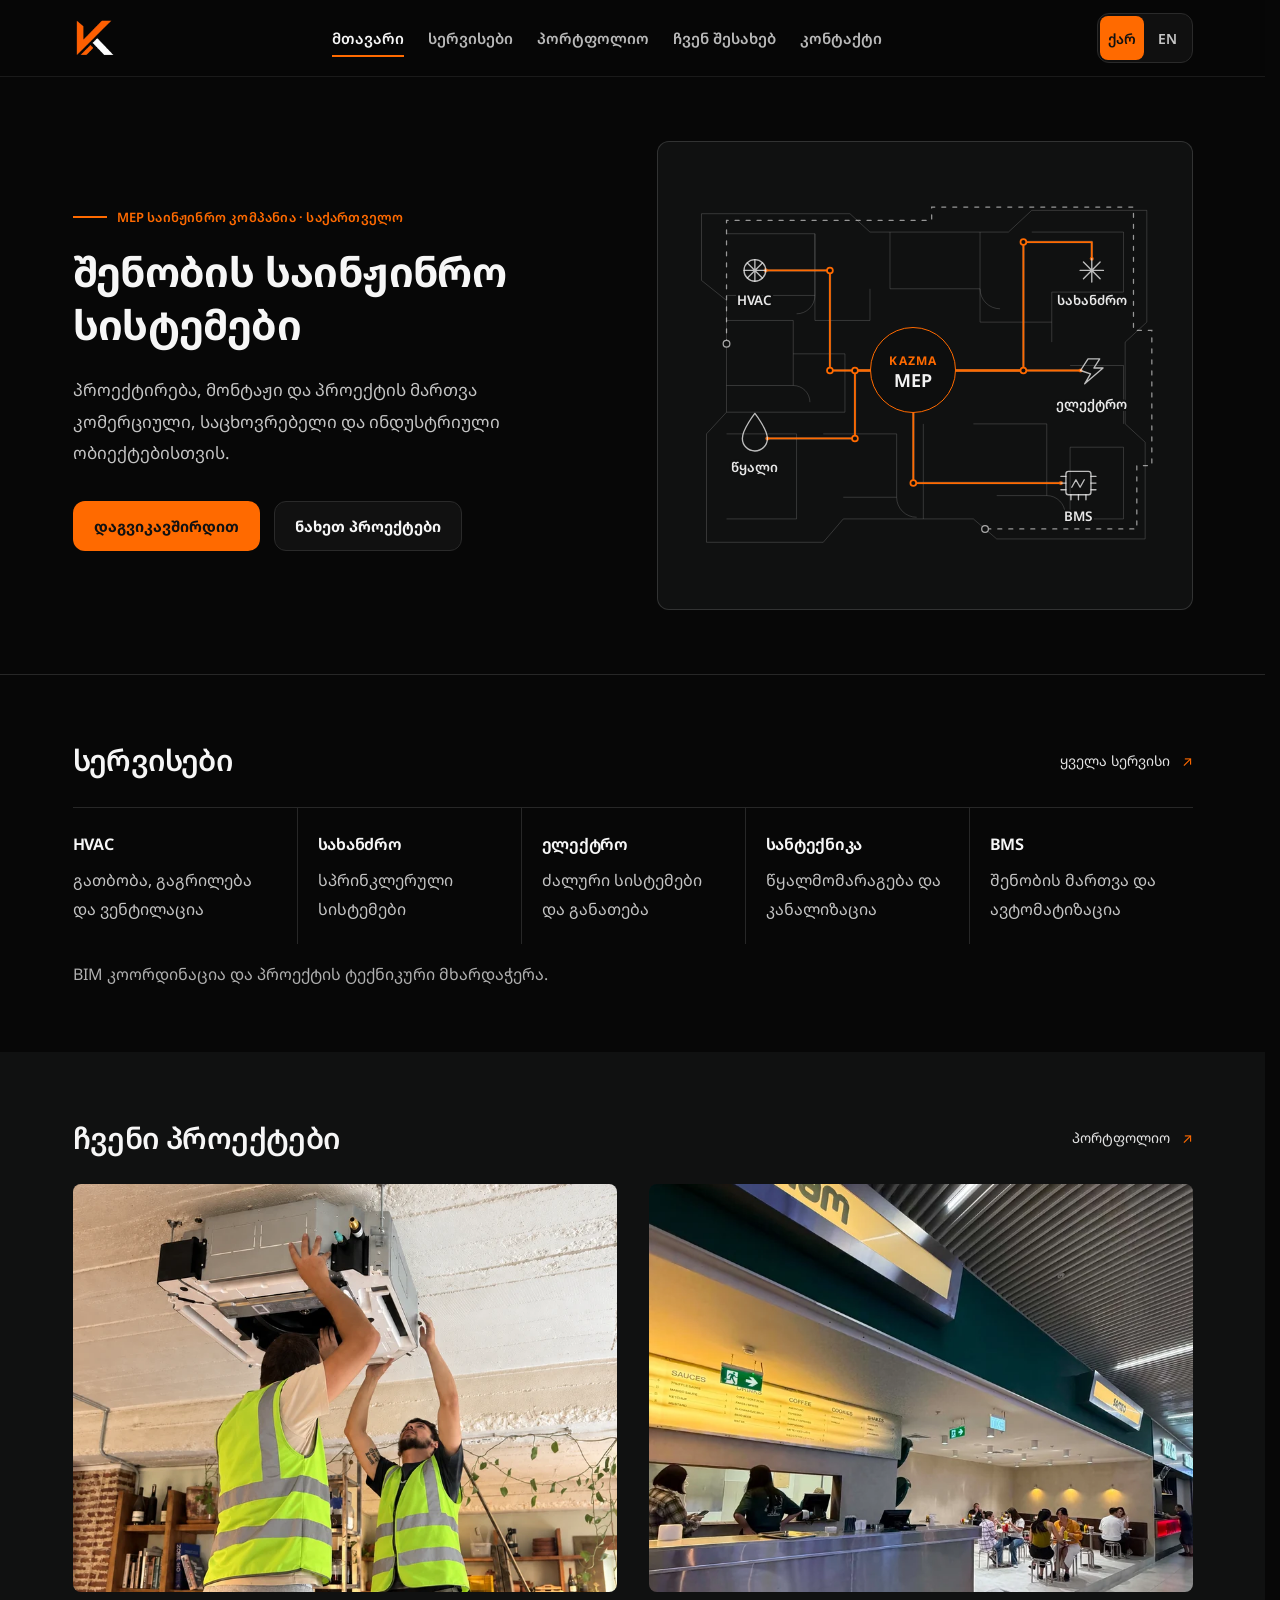
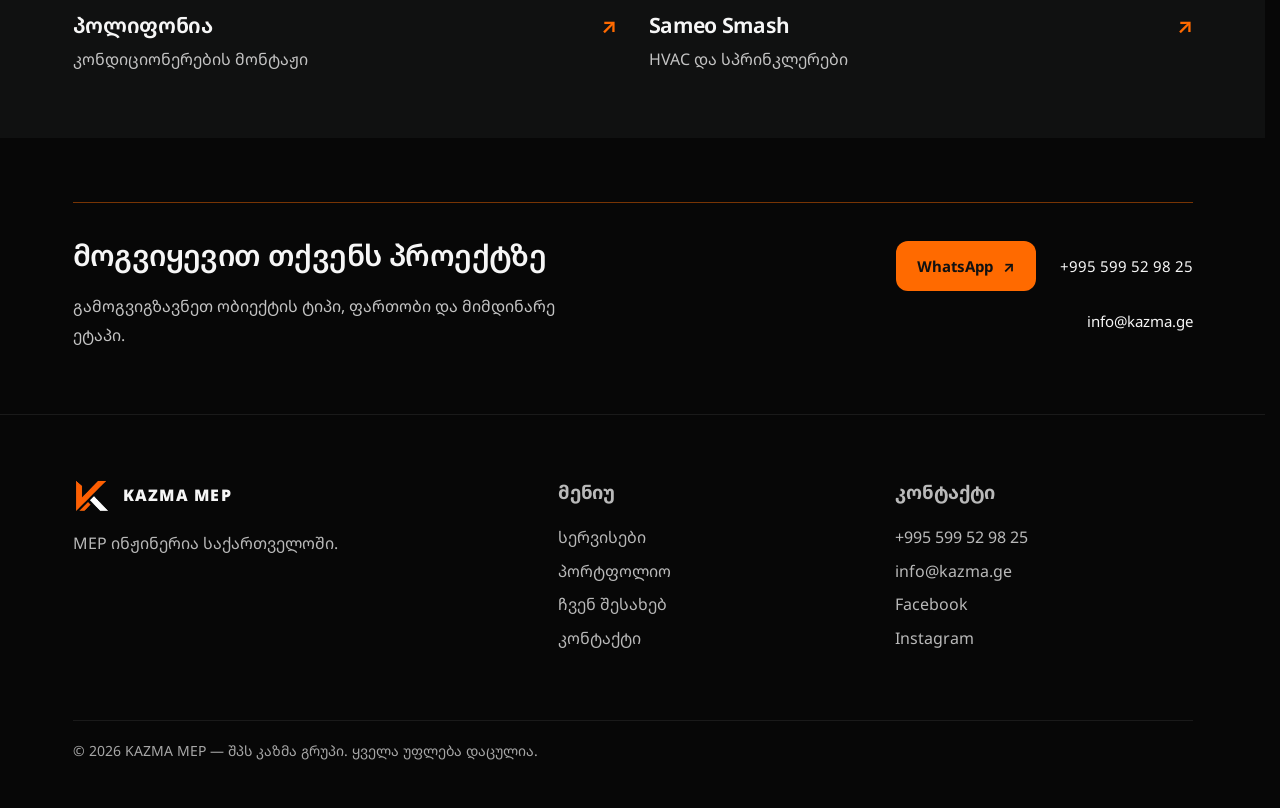
==== commit 155ff896: "Restore original schematic symbols and perimeter signal route" ====
--- a/index.html
+++ b/index.html
@@ -29,7 +29,7 @@
 <link crossorigin="" href="https://fonts.gstatic.com" rel="preconnect"/>
 <link href="https://fonts.googleapis.com/css2?family=Inter:wght@400;500;600;700;800;900&amp;family=Noto+Sans+Georgian:wght@400;500;600;700;800;900&amp;display=swap" rel="stylesheet"/>
 <link href="style.css?v=20260925" rel="stylesheet"/>
-<link href="home.css?v=20261005-schematic" rel="stylesheet"/>
+<link href="home.css?v=20261005-restored-icons" rel="stylesheet"/>
 <link href="site-ui.css?v=20261003" rel="stylesheet"/>
 <script type="application/ld+json">{"@context":"https://schema.org","@graph":[{"@type":"Organization","@id":"https://kazma.ge/#organization","name":"KAZMA MEP","legalName":"Kazma Group LLC","url":"https://kazma.ge/","logo":{"@type":"ImageObject","url":"https://kazma.ge/kazma-logo-full-tight.png"},"email":"info@kazma.ge","telephone":"+995599529825","areaServed":{"@type":"Country","name":"Georgia"},"sameAs":["https://www.facebook.com/KAZMAMEP","https://www.instagram.com/kazmamep/"],"knowsAbout":["HVAC","Fire safety systems","Electrical systems","Building Management Systems","Plumbing and sanitary systems","BIM coordination","MEP project management"]},{"@type":"WebSite","@id":"https://kazma.ge/#website","url":"https://kazma.ge/","name":"KAZMA MEP","publisher":{"@id":"https://kazma.ge/#organization"},"inLanguage":["ka","en"]}]}</script>
 </head>
@@ -79,29 +79,29 @@
 <path d="M82 350H166V452H82M198 350H286V426H222M318 338V452M378 338H466V424H406M494 268H558V338M494 366H558V452H494Z"/>
 <path d="M188 184A22 22 0 0 1 166 206M386 176A24 24 0 0 0 410 200M162 292A20 20 0 0 1 182 312M286 426A24 24 0 0 0 310 450M466 424A22 22 0 0 1 488 446"/>
 </g>
-<path class="home-route home-route-signal" d="M522 412H554V370H368V330H180V242H82"/>
-<g class="home-route home-route-base"><path d="M306 274H206V154H132"/><path d="M306 274H438V120H520V138"/><path d="M306 274H460V281H504"/><path d="M306 274H236V358H128"/><path d="M306 274V412H486"/></g>
-<g class="home-route"><path class="home-route-live" d="M306 274H206V154H132" style="--route-delay: 0.10s"/><path class="home-route-live" d="M306 274H438V120H520V138" style="--route-delay: 0.28s"/><path class="home-route-live" d="M306 274H460V281H504" style="--route-delay: 0.46s"/><path class="home-route-live" d="M306 274H236V358H128" style="--route-delay: 0.64s"/><path class="home-route-live" d="M306 274V412H486" style="--route-delay: 0.82s"/></g>
-<g><circle class="home-route-node" cx="206" cy="274" r="3.5"/><circle class="home-route-node" cx="206" cy="154" r="3.5"/><circle class="home-route-node" cx="438" cy="274" r="3.5"/><circle class="home-route-node" cx="438" cy="120" r="3.5"/><circle class="home-route-node" cx="460" cy="274" r="3.5"/><circle class="home-route-node" cx="460" cy="281" r="3.5"/><circle class="home-route-node" cx="236" cy="274" r="3.5"/><circle class="home-route-node" cx="236" cy="358" r="3.5"/><circle class="home-route-node" cx="306" cy="412" r="3.5"/><circle class="home-route-packet" cx="132" cy="154" r="2.5"/><circle class="home-route-packet" cx="520" cy="138" r="2.5"/><circle class="home-route-packet" cx="504" cy="281" r="2.5"/><circle class="home-route-packet" cx="128" cy="358" r="2.5"/><circle class="home-route-packet" cx="486" cy="412" r="2.5"/></g>
-<g class="home-system" data-system="hvac"><g class="home-system-icon" data-system-icon="hvac" transform="translate(116 154)"><circle r="16"/><circle r="2.5"/><path d="M0 -3C-7 -12 -13 -9 -11 -3C-10 1 -5 2 -2 1M3 1C14 0 14 7 9 10C5 12 1 7 0 3M-2 2C-8 11 -3 16 2 11C5 8 3 3 1 2"/></g><g data-system-label="hvac"><text class="home-schematic-label" x="116" y="196">HVAC</text></g></g>
-<g class="home-system" data-system="fire"><g class="home-system-icon" data-system-icon="fire" transform="translate(520 154)"><path d="M0 -16V-8M-6 -8H6M0 -8V-1M-12 3Q0 -7 12 3M-11 8L-15 14M0 8V16M11 8L15 14"/></g><g data-system-label="fire"><text class="home-schematic-label ka" x="520" y="196">სახანძრო</text><text class="home-schematic-label en" x="520" y="196">Fire safety</text></g></g>
-<g class="home-system" data-system="power"><g class="home-system-icon" data-system-icon="power" transform="translate(520 278)"><path d="M0 -16H14L4 -3H16L-12 17L-5 3H-16Z"/></g><g data-system-label="power"><text class="home-schematic-label ka" x="520" y="320">ელექტრო</text><text class="home-schematic-label en" x="520" y="320">Electrical</text></g></g>
-<g class="home-system" data-system="water"><g class="home-system-icon" data-system-icon="water" transform="translate(116 354)"><path d="M0 -16C-4 -10 -12 -2 -12 4a12 12 0 0 0 24 0C12 -2 4 -10 0 -16Z"/><path d="M-6 5a6 6 0 0 0 6 6"/></g><g data-system-label="water"><text class="home-schematic-label ka" x="116" y="396">წყალი</text><text class="home-schematic-label en" x="116" y="396">Plumbing</text></g></g>
-<g class="home-system" data-system="bms"><g class="home-system-icon" data-system-icon="bms" transform="translate(504 412)"><rect x="-12" y="-12" width="24" height="24" rx="3"/><path d="M-18 -7H-12M-18 0H-12M-18 7H-12M12 -7H18M12 0H18M12 7H18M-7 -18V-12M0 -18V-12M7 -18V-12M-7 12V18M0 12V18M7 12V18M-7 5L-3 -3L2 4L7 -4"/></g><g data-system-label="bms"><text class="home-schematic-label" x="504" y="454">BMS</text></g></g>
-<g><circle class="home-signal-node" cx="522" cy="412" r="3"/><circle class="home-signal-node" cx="82" cy="242" r="4"/></g>
+<path class="home-route home-route-signal" d="M82 242V94H328V78H570V226H592V388H574V464H392"/>
+<g class="home-route home-route-base"><path d="M306 274H206V154H129"/><path d="M306 274H438V120H520V140"/><path d="M306 274H506.5"/><path d="M306 274H236V355.5H131"/><path d="M306 274V409H483"/></g>
+<g class="home-route"><path class="home-route-live" d="M306 274H206V154H129" style="--route-delay: 0.10s"/><path class="home-route-live" d="M306 274H438V120H520V140" style="--route-delay: 0.28s"/><path class="home-route-live" d="M306 274H506.5" style="--route-delay: 0.46s"/><path class="home-route-live" d="M306 274H236V355.5H131" style="--route-delay: 0.64s"/><path class="home-route-live" d="M306 274V409H483" style="--route-delay: 0.82s"/></g>
+<g><circle class="home-route-node" cx="206" cy="274" r="3.5"/><circle class="home-route-node" cx="206" cy="154" r="3.5"/><circle class="home-route-node" cx="438" cy="274" r="3.5"/><circle class="home-route-node" cx="438" cy="120" r="3.5"/><circle class="home-route-node" cx="236" cy="274" r="3.5"/><circle class="home-route-node" cx="236" cy="355.5" r="3.5"/><circle class="home-route-node" cx="306" cy="409" r="3.5"/><circle class="home-route-packet" cx="129" cy="154" r="2.5"/><circle class="home-route-packet" cx="520" cy="140" r="2.5"/><circle class="home-route-packet" cx="506.5" cy="274" r="2.5"/><circle class="home-route-packet" cx="131" cy="355.5" r="2.5"/><circle class="home-route-packet" cx="483" cy="409" r="2.5"/></g>
+<g class="home-system" data-system="hvac"><g class="home-system-icon" data-system-icon="hvac" transform="translate(116 154)"><g transform="translate(-103 -134)"><circle cx="103" cy="134" r="13"/><path d="M103 121V147M90 134H116M94 125L112 143M112 125L94 143"/></g></g><g data-system-label="hvac"><text class="home-schematic-label" x="116" y="196">HVAC</text></g></g>
+<g class="home-system" data-system="fire"><g class="home-system-icon" data-system-icon="fire" transform="translate(520 154)"><g transform="translate(-536 -142)"><path d="M536 128V156M522 142H550M526 132L546 152M546 132L526 152"/></g></g><g data-system-label="fire"><text class="home-schematic-label ka" x="520" y="196">სახანძრო</text><text class="home-schematic-label en" x="520" y="196">Fire safety</text></g></g>
+<g class="home-system" data-system="power"><g class="home-system-icon" data-system-icon="power" transform="translate(520 275)"><g transform="translate(-536.5 -293)"><path d="M523 292L532 278H546L539 289H550L528 308L535 296Z"/></g></g><g data-system-label="power"><text class="home-schematic-label ka" x="520" y="320">ელექტრო</text><text class="home-schematic-label en" x="520" y="320">Electrical</text></g></g>
+<g class="home-system" data-system="water"><g class="home-system-icon" data-system-icon="water" transform="translate(116 348)"><g transform="translate(-103 -299.5)"><path d="M103 277S88 296 88 307a15 15 0 0 0 30 0c0-11-15-30-15-30Z"/></g></g><g data-system-label="water"><text class="home-schematic-label ka" x="116" y="396">წყალი</text><text class="home-schematic-label en" x="116" y="396">Plumbing</text></g></g>
+<g class="home-system" data-system="bms"><g class="home-system-icon" data-system-icon="bms" transform="translate(504 412)"><g transform="translate(-535 -419)"><rect height="28" rx="3" width="30" x="520" y="402"/><path d="M527 421L532 412L537 421L542 412M526 436V430M535 436V430M544 436V430M514 408H520M514 416H520M514 424H520M550 408H556M550 416H556M550 424H556"/></g></g><g data-system-label="bms"><text class="home-schematic-label" x="504" y="454">BMS</text></g></g>
+<g><circle class="home-signal-node" cx="392" cy="464" r="4"/><circle class="home-signal-node" cx="82" cy="242" r="4"/></g>
 </svg>
 <svg aria-hidden="true" class="home-schematic-svg home-schematic-mobile" focusable="false" viewBox="0 0 360 320">
 <g class="home-plan-line"><path d="M26 24H118L130 36H244L258 24H334V130L322 142V212L334 224V302H218L202 288H130L114 302H26V228L38 216V142L26 130Z"/></g>
-<path class="home-route home-route-signal" d="M314 242H334V214H216V204H102V156H38"/>
-<g class="home-route home-route-base"><path d="M180 152H118V58H80"/><path d="M180 152H242V40H296V42"/><path d="M180 152H250V157H280"/><path d="M180 152H128V246H76"/><path d="M180 152V242H278"/></g>
-<g class="home-route"><path class="home-route-live" d="M180 152H118V58H80" style="--route-delay: 0.10s"/><path class="home-route-live" d="M180 152H242V40H296V42" style="--route-delay: 0.28s"/><path class="home-route-live" d="M180 152H250V157H280" style="--route-delay: 0.46s"/><path class="home-route-live" d="M180 152H128V246H76" style="--route-delay: 0.64s"/><path class="home-route-live" d="M180 152V242H278" style="--route-delay: 0.82s"/></g>
-<g><circle class="home-route-node" cx="118" cy="152" r="3.5"/><circle class="home-route-node" cx="118" cy="58" r="3.5"/><circle class="home-route-node" cx="242" cy="152" r="3.5"/><circle class="home-route-node" cx="242" cy="40" r="3.5"/><circle class="home-route-node" cx="250" cy="152" r="3.5"/><circle class="home-route-node" cx="250" cy="157" r="3.5"/><circle class="home-route-node" cx="128" cy="152" r="3.5"/><circle class="home-route-node" cx="128" cy="246" r="3.5"/><circle class="home-route-node" cx="180" cy="242" r="3.5"/><circle class="home-route-packet" cx="80" cy="58" r="2.5"/><circle class="home-route-packet" cx="296" cy="42" r="2.5"/><circle class="home-route-packet" cx="280" cy="157" r="2.5"/><circle class="home-route-packet" cx="76" cy="246" r="2.5"/><circle class="home-route-packet" cx="278" cy="242" r="2.5"/></g>
-<g class="home-system" data-system="hvac"><g class="home-system-icon" data-system-icon="hvac" transform="translate(64 58)"><circle r="16"/><circle r="2.5"/><path d="M0 -3C-7 -12 -13 -9 -11 -3C-10 1 -5 2 -2 1M3 1C14 0 14 7 9 10C5 12 1 7 0 3M-2 2C-8 11 -3 16 2 11C5 8 3 3 1 2"/></g><g data-system-label="hvac"><text class="home-schematic-label" x="64" y="100">HVAC</text></g></g>
-<g class="home-system" data-system="fire"><g class="home-system-icon" data-system-icon="fire" transform="translate(296 58)"><path d="M0 -16V-8M-6 -8H6M0 -8V-1M-12 3Q0 -7 12 3M-11 8L-15 14M0 8V16M11 8L15 14"/></g><g data-system-label="fire"><text class="home-schematic-label ka" x="296" y="100">სახანძრო</text><text class="home-schematic-label en" x="296" y="100">Fire safety</text></g></g>
-<g class="home-system" data-system="power"><g class="home-system-icon" data-system-icon="power" transform="translate(296 154)"><path d="M0 -16H14L4 -3H16L-12 17L-5 3H-16Z"/></g><g data-system-label="power"><text class="home-schematic-label ka" x="296" y="196">ელექტრო</text><text class="home-schematic-label en" x="296" y="196">Electrical</text></g></g>
-<g class="home-system" data-system="water"><g class="home-system-icon" data-system-icon="water" transform="translate(64 242)"><path d="M0 -16C-4 -10 -12 -2 -12 4a12 12 0 0 0 24 0C12 -2 4 -10 0 -16Z"/><path d="M-6 5a6 6 0 0 0 6 6"/></g><g data-system-label="water"><text class="home-schematic-label ka" x="64" y="284">წყალი</text><text class="home-schematic-label en" x="64" y="284">Plumbing</text></g></g>
-<g class="home-system" data-system="bms"><g class="home-system-icon" data-system-icon="bms" transform="translate(296 242)"><rect x="-12" y="-12" width="24" height="24" rx="3"/><path d="M-18 -7H-12M-18 0H-12M-18 7H-12M12 -7H18M12 0H18M12 7H18M-7 -18V-12M0 -18V-12M7 -18V-12M-7 12V18M0 12V18M7 12V18M-7 5L-3 -3L2 4L7 -4"/></g><g data-system-label="bms"><text class="home-schematic-label" x="296" y="284">BMS</text></g></g>
-<g><circle class="home-signal-node" cx="314" cy="242" r="3"/><circle class="home-signal-node" cx="38" cy="156" r="4"/></g>
+<path class="home-route home-route-signal" d="M38 156H14V14H184V8H346V132H350V224H344V310H218V302"/>
+<g class="home-route home-route-base"><path d="M180 152H118V58H77"/><path d="M180 152H242V40H296V44"/><path d="M180 152H282.5"/><path d="M180 152H128V241.5H79"/><path d="M180 152V239H275"/></g>
+<g class="home-route"><path class="home-route-live" d="M180 152H118V58H77" style="--route-delay: 0.10s"/><path class="home-route-live" d="M180 152H242V40H296V44" style="--route-delay: 0.28s"/><path class="home-route-live" d="M180 152H282.5" style="--route-delay: 0.46s"/><path class="home-route-live" d="M180 152H128V241.5H79" style="--route-delay: 0.64s"/><path class="home-route-live" d="M180 152V239H275" style="--route-delay: 0.82s"/></g>
+<g><circle class="home-route-node" cx="118" cy="152" r="3.5"/><circle class="home-route-node" cx="118" cy="58" r="3.5"/><circle class="home-route-node" cx="242" cy="152" r="3.5"/><circle class="home-route-node" cx="242" cy="40" r="3.5"/><circle class="home-route-node" cx="128" cy="152" r="3.5"/><circle class="home-route-node" cx="128" cy="241.5" r="3.5"/><circle class="home-route-node" cx="180" cy="239" r="3.5"/><circle class="home-route-packet" cx="77" cy="58" r="2.5"/><circle class="home-route-packet" cx="296" cy="44" r="2.5"/><circle class="home-route-packet" cx="282.5" cy="152" r="2.5"/><circle class="home-route-packet" cx="79" cy="241.5" r="2.5"/><circle class="home-route-packet" cx="275" cy="239" r="2.5"/></g>
+<g class="home-system" data-system="hvac"><g class="home-system-icon" data-system-icon="hvac" transform="translate(64 58)"><g transform="translate(-103 -134)"><circle cx="103" cy="134" r="13"/><path d="M103 121V147M90 134H116M94 125L112 143M112 125L94 143"/></g></g><g data-system-label="hvac"><text class="home-schematic-label" x="64" y="100">HVAC</text></g></g>
+<g class="home-system" data-system="fire"><g class="home-system-icon" data-system-icon="fire" transform="translate(296 58)"><g transform="translate(-536 -142)"><path d="M536 128V156M522 142H550M526 132L546 152M546 132L526 152"/></g></g><g data-system-label="fire"><text class="home-schematic-label ka" x="296" y="100">სახანძრო</text><text class="home-schematic-label en" x="296" y="100">Fire safety</text></g></g>
+<g class="home-system" data-system="power"><g class="home-system-icon" data-system-icon="power" transform="translate(296 153)"><g transform="translate(-536.5 -293)"><path d="M523 292L532 278H546L539 289H550L528 308L535 296Z"/></g></g><g data-system-label="power"><text class="home-schematic-label ka" x="296" y="196">ელექტრო</text><text class="home-schematic-label en" x="296" y="196">Electrical</text></g></g>
+<g class="home-system" data-system="water"><g class="home-system-icon" data-system-icon="water" transform="translate(64 234)"><g transform="translate(-103 -299.5)"><path d="M103 277S88 296 88 307a15 15 0 0 0 30 0c0-11-15-30-15-30Z"/></g></g><g data-system-label="water"><text class="home-schematic-label ka" x="64" y="284">წყალი</text><text class="home-schematic-label en" x="64" y="284">Plumbing</text></g></g>
+<g class="home-system" data-system="bms"><g class="home-system-icon" data-system-icon="bms" transform="translate(296 242)"><g transform="translate(-535 -419)"><rect height="28" rx="3" width="30" x="520" y="402"/><path d="M527 421L532 412L537 421L542 412M526 436V430M535 436V430M544 436V430M514 408H520M514 416H520M514 424H520M550 408H556M550 416H556M550 424H556"/></g></g><g data-system-label="bms"><text class="home-schematic-label" x="296" y="284">BMS</text></g></g>
+<g><circle class="home-signal-node" cx="218" cy="302" r="4"/><circle class="home-signal-node" cx="38" cy="156" r="4"/></g>
 </svg>
 <div class="home-schematic-core"><div><span>KAZMA</span><strong>MEP</strong></div></div>
 </div>
--- a/home.css
+++ b/home.css
@@ -101,15 +101,15 @@
   animation-delay: var(--route-delay);
 }
 .home-route-signal {
-  stroke: rgba(235, 235, 235, 0.56);
+  stroke: rgba(235, 235, 235, 0.62);
   stroke-width: 1.25;
   stroke-dasharray: 4 7;
   stroke-linecap: round;
   animation: home-schematic-signal 8s linear infinite;
 }
 .home-system-icon {
-  stroke: #dedede;
-  stroke-width: 1.45;
+  stroke: rgba(238, 238, 238, 0.78);
+  stroke-width: 1.35;
   stroke-linecap: round;
   stroke-linejoin: round;
 }
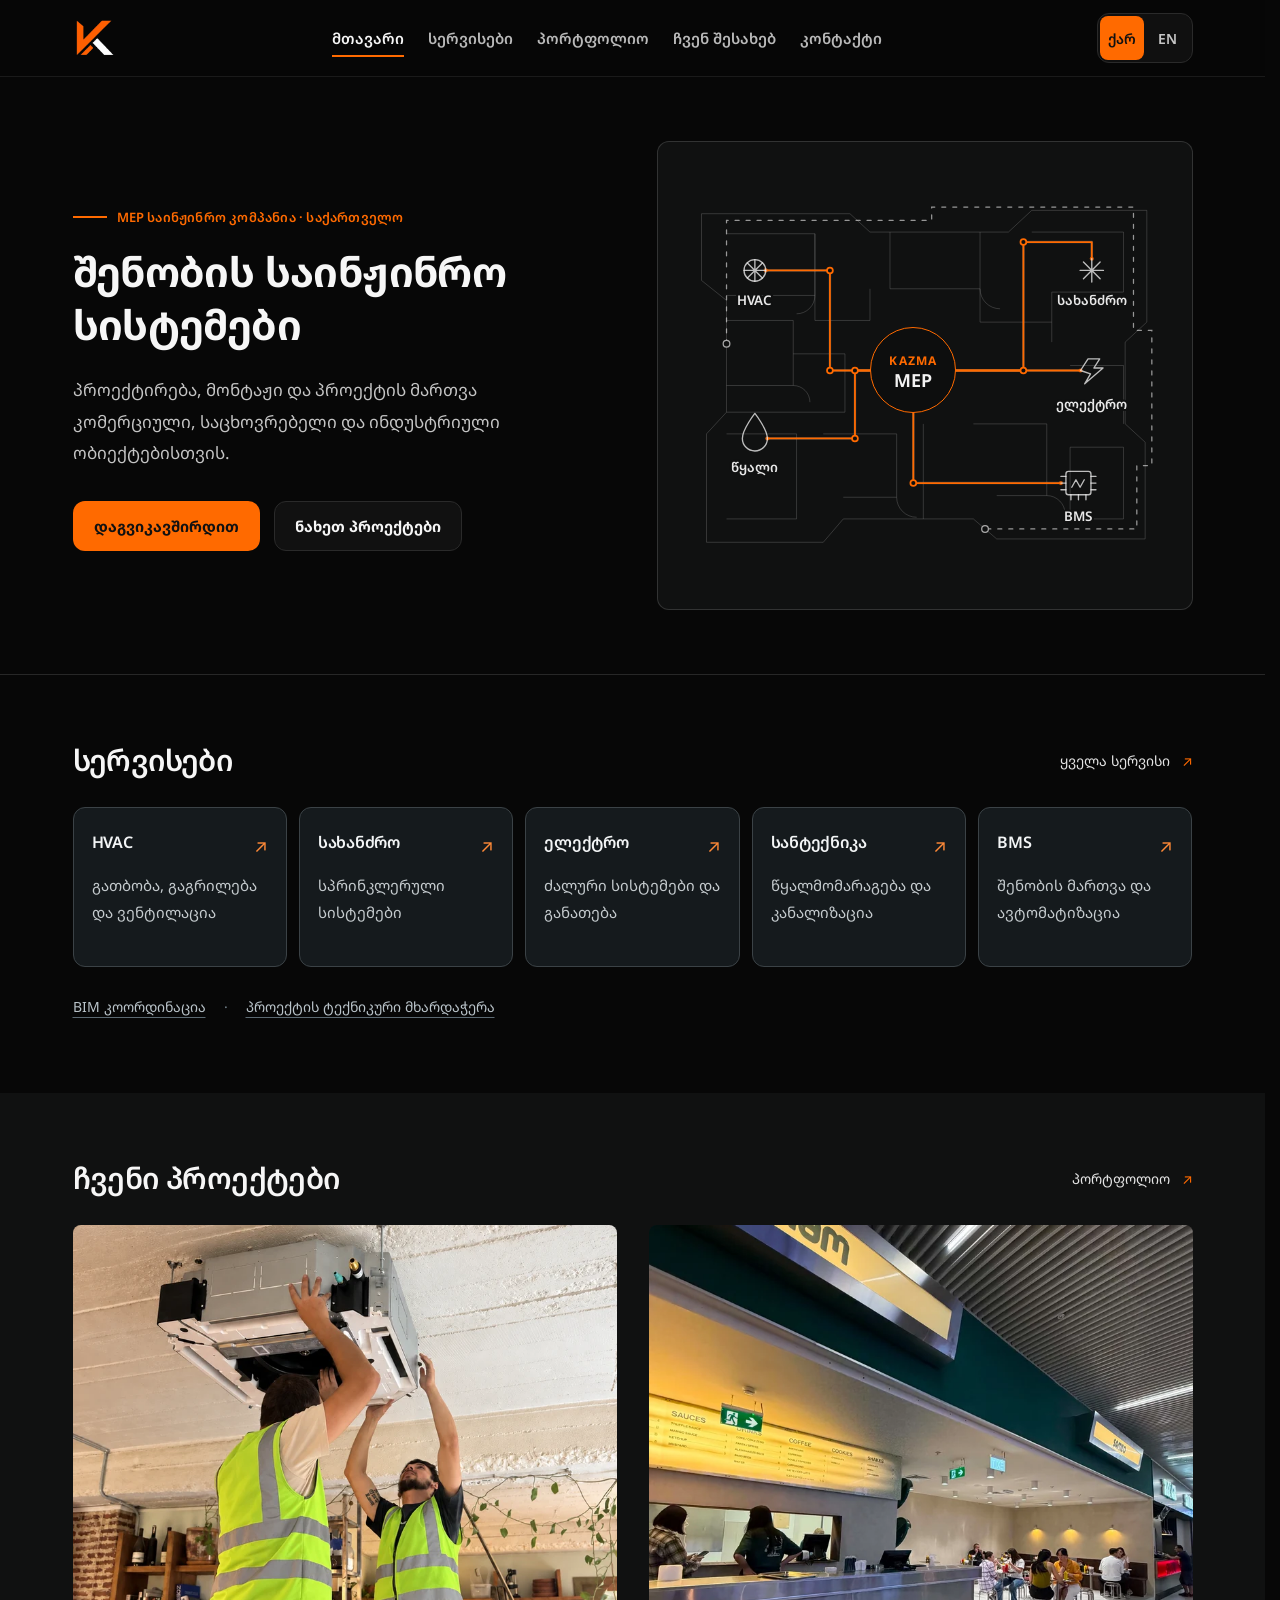
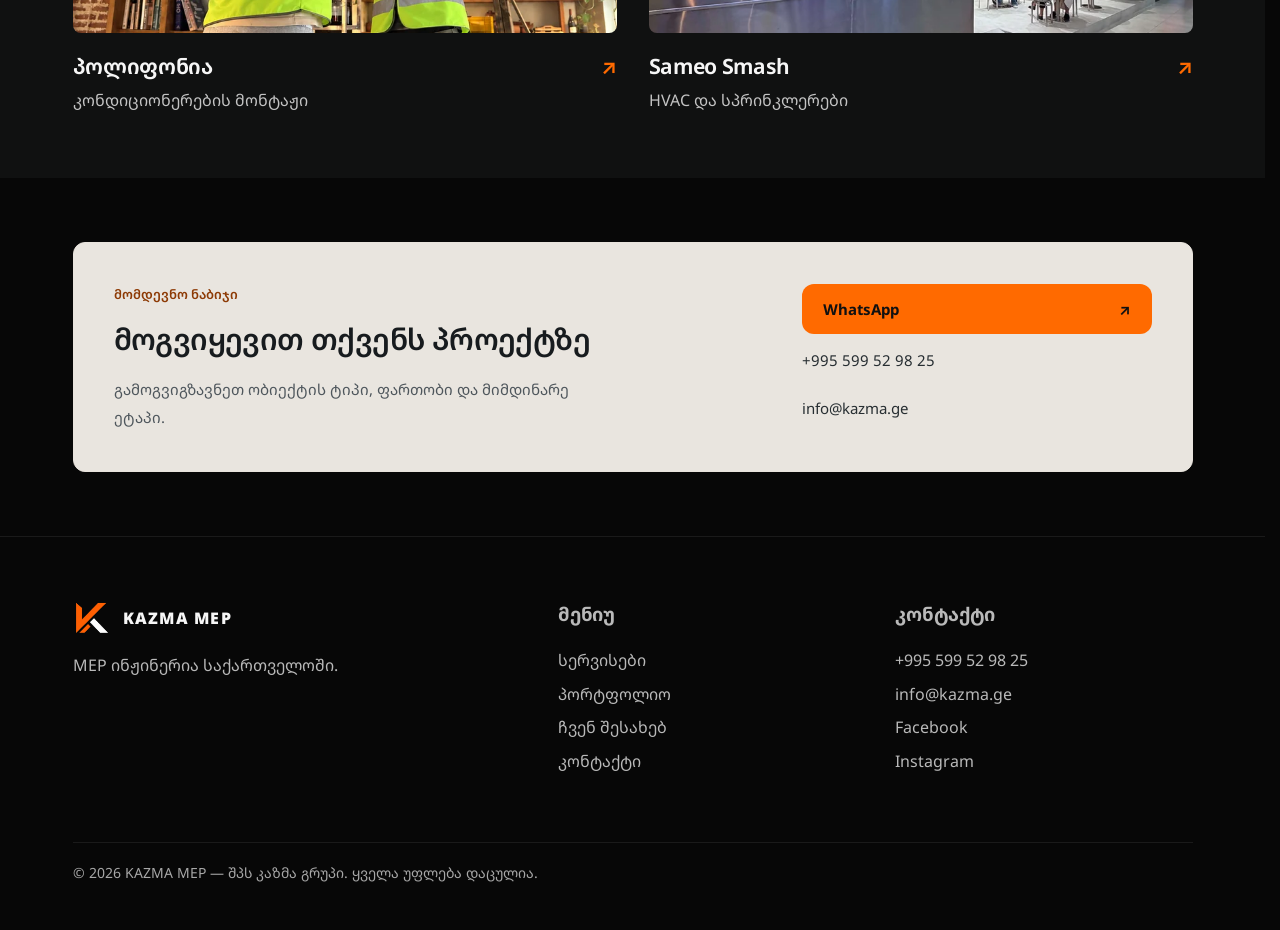
==== commit 266b1641: "Link homepage services and refine the closing contact panel" ====
--- a/index.html
+++ b/index.html
@@ -31,6 +31,7 @@
 <link href="style.css?v=20260925" rel="stylesheet"/>
 <link href="home.css?v=20261005-restored-icons" rel="stylesheet"/>
 <link href="site-ui.css?v=20261003" rel="stylesheet"/>
+<link href="home-content.css?v=20261023" rel="stylesheet"/>
 <script type="application/ld+json">{"@context":"https://schema.org","@graph":[{"@type":"Organization","@id":"https://kazma.ge/#organization","name":"KAZMA MEP","legalName":"Kazma Group LLC","url":"https://kazma.ge/","logo":{"@type":"ImageObject","url":"https://kazma.ge/kazma-logo-full-tight.png"},"email":"info@kazma.ge","telephone":"+995599529825","areaServed":{"@type":"Country","name":"Georgia"},"sameAs":["https://www.facebook.com/KAZMAMEP","https://www.instagram.com/kazmamep/"],"knowsAbout":["HVAC","Fire safety systems","Electrical systems","Building Management Systems","Plumbing and sanitary systems","BIM coordination","MEP project management"]},{"@type":"WebSite","@id":"https://kazma.ge/#website","url":"https://kazma.ge/","name":"KAZMA MEP","publisher":{"@id":"https://kazma.ge/#organization"},"inLanguage":["ka","en"]}]}</script>
 </head>
 <body class="home-page" data-page-title-en="KAZMA MEP | MEP Design, Installation &amp; Coordination in Georgia" data-page-title-ka="KAZMA MEP | MEP ინჟინერია საქართველოში">
@@ -114,14 +115,14 @@
 <h2 id="home-services-title"><span class="ka">სერვისები</span><span class="en">Services</span></h2>
 <a class="home-arrow-link" href="/services"><span class="ka">ყველა სერვისი</span><span class="en">All services</span><span aria-hidden="true">↗</span></a>
 </header>
-<div class="home-services-list">
-<article><h3>HVAC</h3><p><span class="ka">გათბობა, გაგრილება და ვენტილაცია</span><span class="en">Heating, cooling and ventilation</span></p></article>
-<article><h3><span class="ka">სახანძრო</span><span class="en">Fire safety</span></h3><p><span class="ka">სპრინკლერული სისტემები</span><span class="en">Sprinkler systems</span></p></article>
-<article><h3><span class="ka">ელექტრო</span><span class="en">Electrical</span></h3><p><span class="ka">ძალური სისტემები და განათება</span><span class="en">Power systems and lighting</span></p></article>
-<article><h3><span class="ka">სანტექნიკა</span><span class="en">Plumbing</span></h3><p><span class="ka">წყალმომარაგება და კანალიზაცია</span><span class="en">Water supply and drainage</span></p></article>
-<article><h3>BMS</h3><p><span class="ka">შენობის მართვა და ავტომატიზაცია</span><span class="en">Building controls and automation</span></p></article>
-</div>
-<p class="home-services-support"><span class="ka">BIM კოორდინაცია და პროექტის ტექნიკური მხარდაჭერა.</span><span class="en">BIM coordination and technical project support.</span></p>
+<ul class="home-service-links" role="list">
+<li><a class="home-service-card" href="/services#hvac"><h3>HVAC</h3><p><span class="ka">გათბობა, გაგრილება და ვენტილაცია</span><span class="en">Heating, cooling and ventilation</span></p><span class="home-service-arrow" aria-hidden="true">↗</span></a></li>
+<li><a class="home-service-card" href="/services#fire-safety"><h3><span class="ka">სახანძრო</span><span class="en">Fire safety</span></h3><p><span class="ka">სპრინკლერული სისტემები</span><span class="en">Sprinkler systems</span></p><span class="home-service-arrow" aria-hidden="true">↗</span></a></li>
+<li><a class="home-service-card" href="/services#electrical-bms"><h3><span class="ka">ელექტრო</span><span class="en">Electrical</span></h3><p><span class="ka">ძალური სისტემები და განათება</span><span class="en">Power systems and lighting</span></p><span class="home-service-arrow" aria-hidden="true">↗</span></a></li>
+<li><a class="home-service-card" href="/services#plumbing"><h3><span class="ka">სანტექნიკა</span><span class="en">Plumbing</span></h3><p><span class="ka">წყალმომარაგება და კანალიზაცია</span><span class="en">Water supply and drainage</span></p><span class="home-service-arrow" aria-hidden="true">↗</span></a></li>
+<li><a class="home-service-card" href="/services#bms"><h3>BMS</h3><p><span class="ka">შენობის მართვა და ავტომატიზაცია</span><span class="en">Building controls and automation</span></p><span class="home-service-arrow" aria-hidden="true">↗</span></a></li>
+</ul>
+<p class="home-services-support"><a href="/services#bim-coordination"><span class="ka">BIM კოორდინაცია</span><span class="en">BIM coordination</span></a><span class="home-support-divider" aria-hidden="true">·</span><a href="/services#project-support"><span class="ka">პროექტის ტექნიკური მხარდაჭერა</span><span class="en">Technical project support</span></a></p>
 </div>
 </section>
 
@@ -157,6 +158,7 @@
 <section aria-labelledby="home-contact-title" class="home-contact-section">
 <div class="container home-contact-layout">
 <div class="home-contact-copy">
+<p class="home-contact-eyebrow"><span class="ka">მომდევნო ნაბიჯი</span><span class="en">The next step</span></p>
 <h2 id="home-contact-title"><span class="ka">მოგვიყევით თქვენს პროექტზე</span><span class="en">Tell us about your project</span></h2>
 <p><span class="ka">გამოგვიგზავნეთ ობიექტის ტიპი, ფართობი და მიმდინარე ეტაპი.</span><span class="en">Send us the project type, approximate area and current stage.</span></p>
 </div>
--- a/home-content.css
+++ b/home-content.css
@@ -0,0 +1,55 @@
+/* Content-only refinements. Hero, schematic, projects and shared styles stay separate. */
+.home-page .home-services-section .home-service-links { display: grid; grid-template-columns: repeat(5, minmax(0, 1fr)); gap: 12px; margin: 0; padding: 0; list-style: none; }
+.home-page .home-services-section .home-service-links > li { min-width: 0; }
+.home-page .home-services-section .home-service-card { display: grid; grid-template-columns: minmax(0, 1fr) 20px; grid-template-rows: auto 1fr; align-content: start; gap: 14px 8px; min-height: 160px; height: 100%; padding: 22px 18px; border: 1px solid #3b4246; border-radius: 12px; background: #151a1d; color: #f3f5f6; text-decoration: none; transition: border-color .18s ease, background-color .18s ease; }
+.home-page .home-services-section .home-service-card h3 { grid-column: 1; grid-row: 1; min-width: 0; margin: 0; font-size: 1rem; line-height: 1.6; font-weight: 600; }
+.home-page .home-services-section .home-service-card p { grid-column: 1 / -1; grid-row: 2; margin: 0; color: #c5cbce; font-size: .9375rem; line-height: 1.8; }
+.home-page .home-services-section .home-service-arrow { grid-column: 2; grid-row: 1; align-self: start; padding-top: 3px; color: #ff8a38; font-size: 1.125rem; line-height: 1.4; text-align: right; transition: transform .18s ease; }
+.home-page .home-services-section .home-service-card:focus-visible { outline: 2px solid #ff8a38; outline-offset: 4px; }
+.home-page .home-services-section .home-services-support { display: flex; flex-wrap: wrap; align-items: center; gap: 0 18px; margin: 18px 0 0; font-size: .875rem; line-height: 1.8; }
+.home-page .home-services-section .home-services-support a { display: inline-flex; align-items: center; min-height: 44px; max-width: 100%; color: #bac4ca; text-decoration: underline; text-decoration-color: #5b6972; text-underline-offset: 5px; transition: color .18s ease, text-decoration-color .18s ease; }
+.home-page .home-services-section .home-services-support a:focus-visible { outline: 2px solid #ff8a38; outline-offset: 4px; }
+.home-page .home-services-section .home-support-divider { color: #728089; }
+
+.home-page .home-contact-section .home-contact-layout { grid-template-columns: minmax(0, 1fr) minmax(220px, .55fr); gap: 36px 52px; padding: 40px; border: 1px solid #e8e3dc; border-radius: 12px; background: #e9e5df; color: #171b1e; }
+.home-page .home-contact-section .home-contact-copy .home-contact-eyebrow { margin: 0 0 12px; color: #8d3a05; font-size: .8125rem; font-weight: 600; line-height: 1.7; }
+.home-page .home-contact-section .home-contact-copy h2 { max-width: 30ch; color: #171b1e; font-size: clamp(1.45rem, 2.4vw, 1.85rem); line-height: 1.5; }
+.home-page .home-contact-section .home-contact-copy > p:last-child { margin: 14px 0 0; color: #4e565c; font-size: .9375rem; line-height: 1.85; }
+.home-page .home-contact-section .home-contact-actions { display: grid; grid-template-columns: 1fr; justify-content: stretch; justify-items: start; gap: 4px; max-width: none; }
+.home-page .home-contact-section .home-contact-actions .btn { display: flex; align-items: center; justify-content: space-between; justify-self: stretch; gap: 24px; }
+.home-page .home-contact-section .home-contact-link { color: #272e32; font-size: .9375rem; }
+.home-page .home-contact-section :is(.home-contact-link, .btn):focus-visible { outline: 2px solid #8d3a05; outline-offset: 4px; }
+
+@media (hover: hover) and (pointer: fine) {
+  .home-page .home-services-section .home-service-card:hover { border-color: #a36a41; background: #202426; }
+  .home-page .home-services-section .home-service-card:hover .home-service-arrow { transform: translate(2px, -2px); }
+  .home-page .home-services-section .home-services-support a:hover { color: #ff8a38; text-decoration-color: #ff8a38; }
+}
+@media (min-width: 681px) and (max-width: 1050px) {
+  .home-page .home-services-section .home-service-links { grid-template-columns: repeat(6, minmax(0, 1fr)); gap: 14px; }
+  .home-page .home-services-section .home-service-links > li { grid-column: span 2; }
+  .home-page .home-services-section .home-service-links > li:nth-last-child(-n + 2) { grid-column: span 3; }
+  .home-page .home-services-section .home-service-card { min-height: 144px; padding: 22px; }
+}
+@media (max-width: 800px) {
+  .home-page .home-contact-section .home-contact-layout { grid-template-columns: 1fr; padding: 32px; gap: 24px; }
+  .home-page .home-contact-section .home-contact-actions { grid-template-columns: minmax(200px, .7fr) 1fr; align-items: center; column-gap: 28px; }
+  .home-page .home-contact-section .home-contact-actions .btn { grid-row: 1 / 3; }
+}
+@media (max-width: 680px) {
+  .home-page .home-services-section .home-service-links { grid-template-columns: 1fr; gap: 10px; }
+  .home-page .home-services-section .home-service-card { grid-template-columns: minmax(0, 1fr) 24px; grid-template-rows: auto auto; min-height: 96px; gap: 6px 16px; padding: 18px 20px; }
+  .home-page .home-services-section .home-service-card p { grid-column: 1; font-size: .875rem; }
+  .home-page .home-services-section .home-service-arrow { grid-row: 1 / 3; align-self: center; padding: 0; }
+  .home-page .home-services-section .home-services-support { display: block; margin-top: 14px; }
+  .home-page .home-services-section .home-services-support a { display: flex; width: fit-content; }
+  .home-page .home-services-section .home-support-divider { display: none; }
+  .home-page .home-contact-section .home-contact-layout { padding: 28px 24px; }
+  .home-page .home-contact-section .home-contact-actions { grid-template-columns: 1fr; gap: 4px; }
+  .home-page .home-contact-section .home-contact-actions .btn { grid-row: auto; margin-bottom: 4px; }
+}
+@media (prefers-reduced-motion: reduce) {
+  .home-page .home-services-section .home-service-card,
+  .home-page .home-services-section .home-service-arrow,
+  .home-page .home-services-section .home-services-support a { transition: none; }
+}
